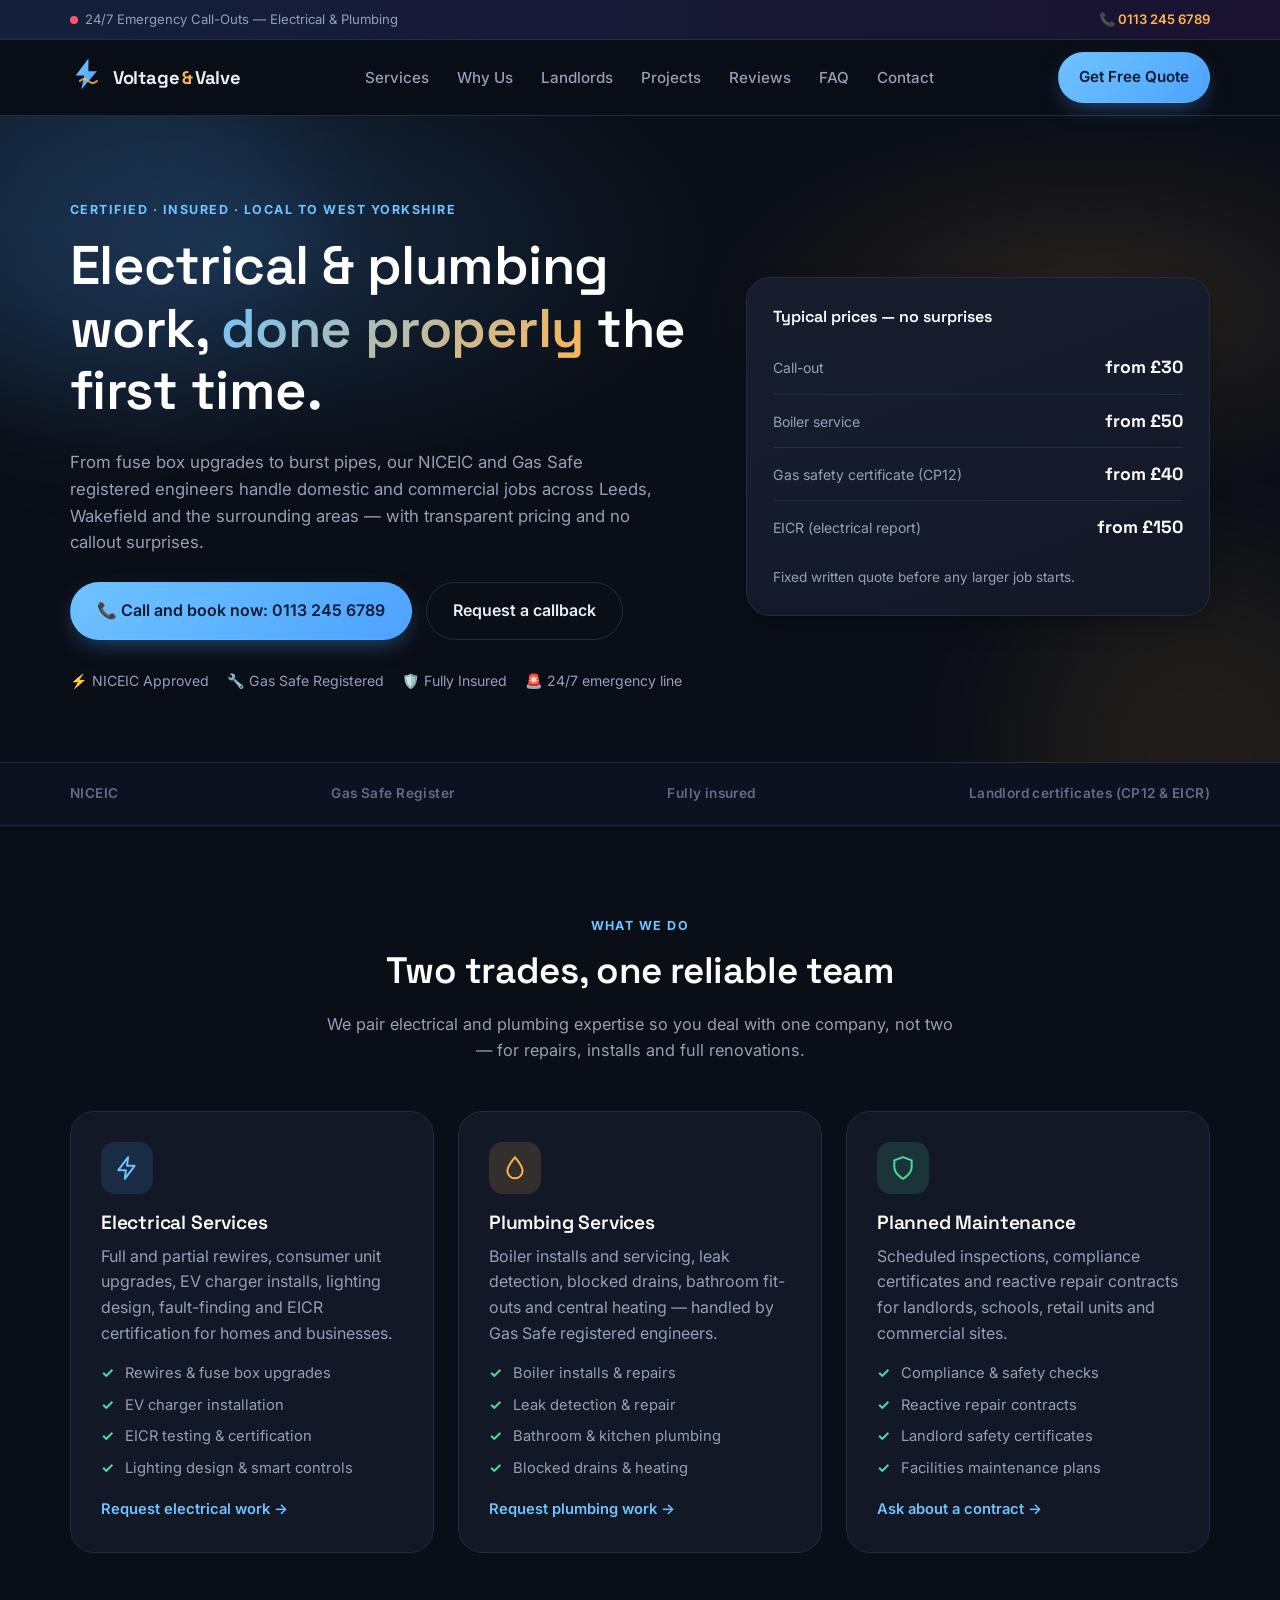
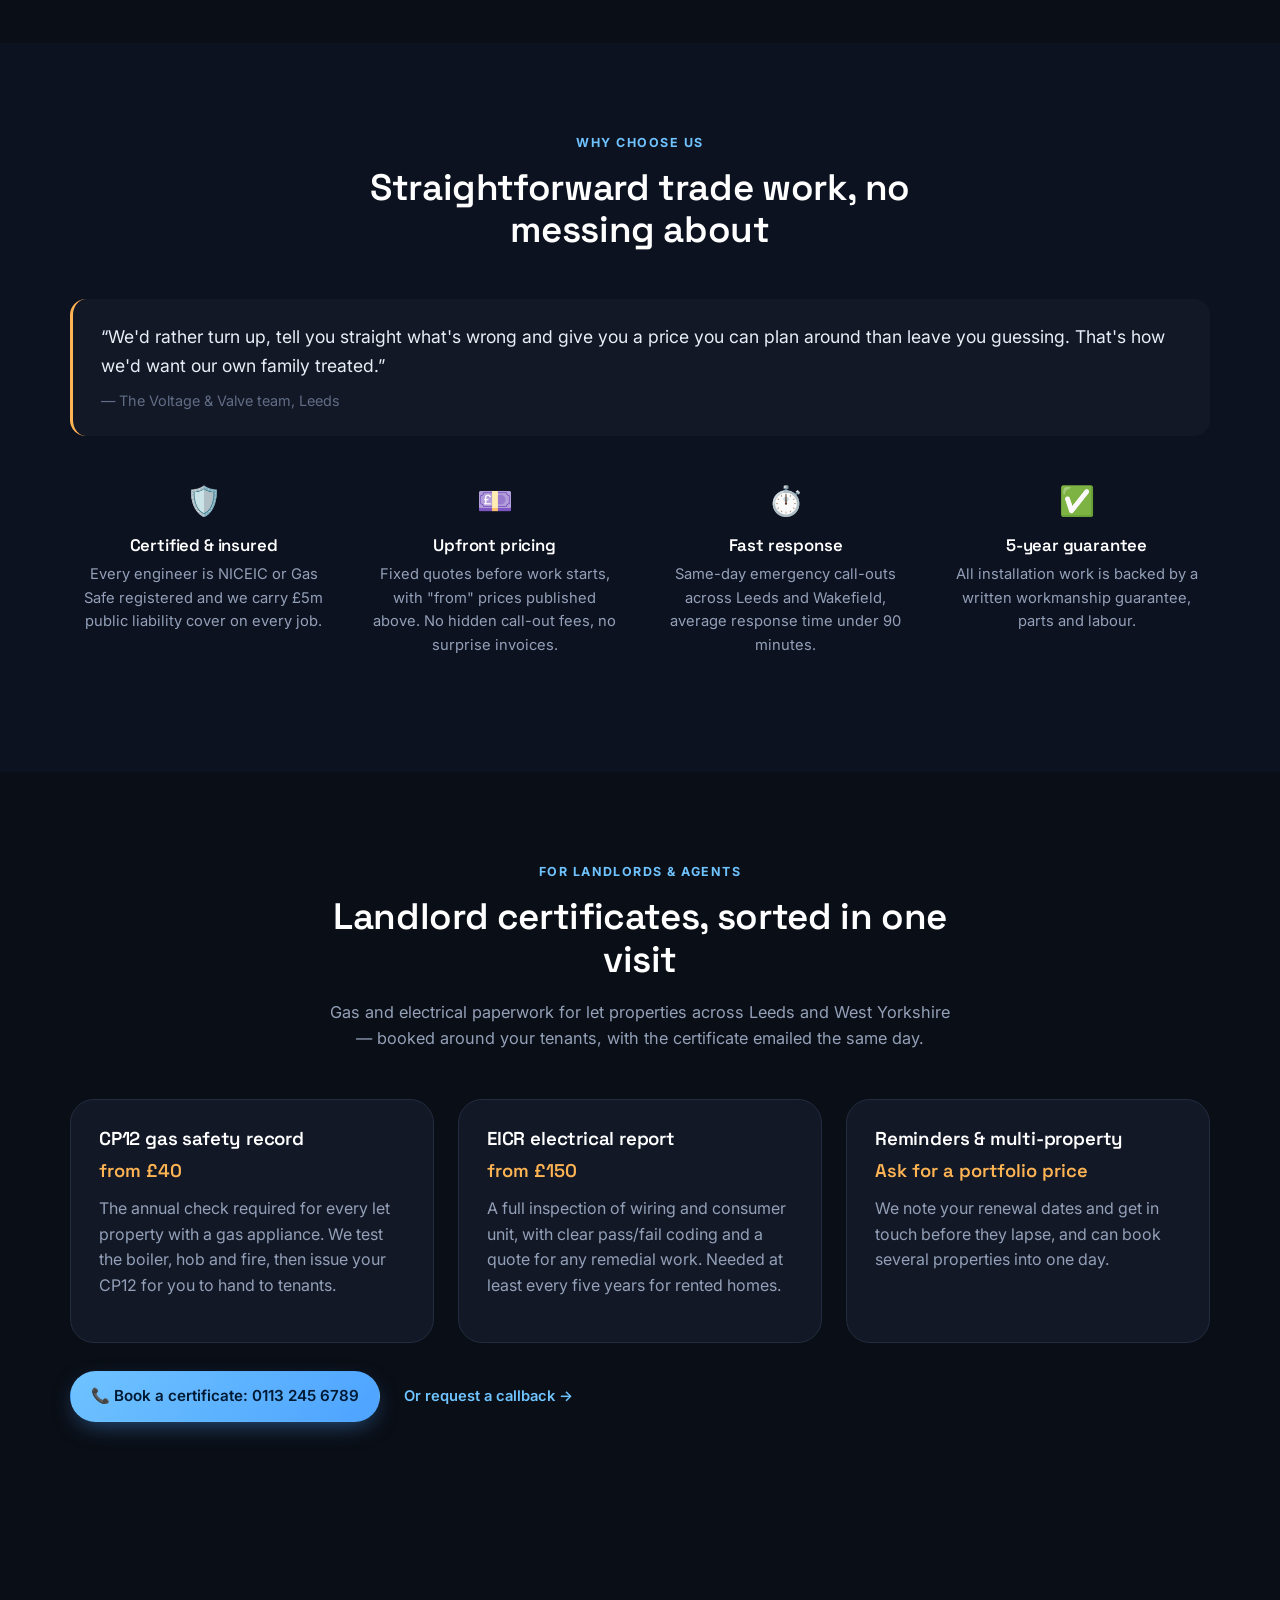
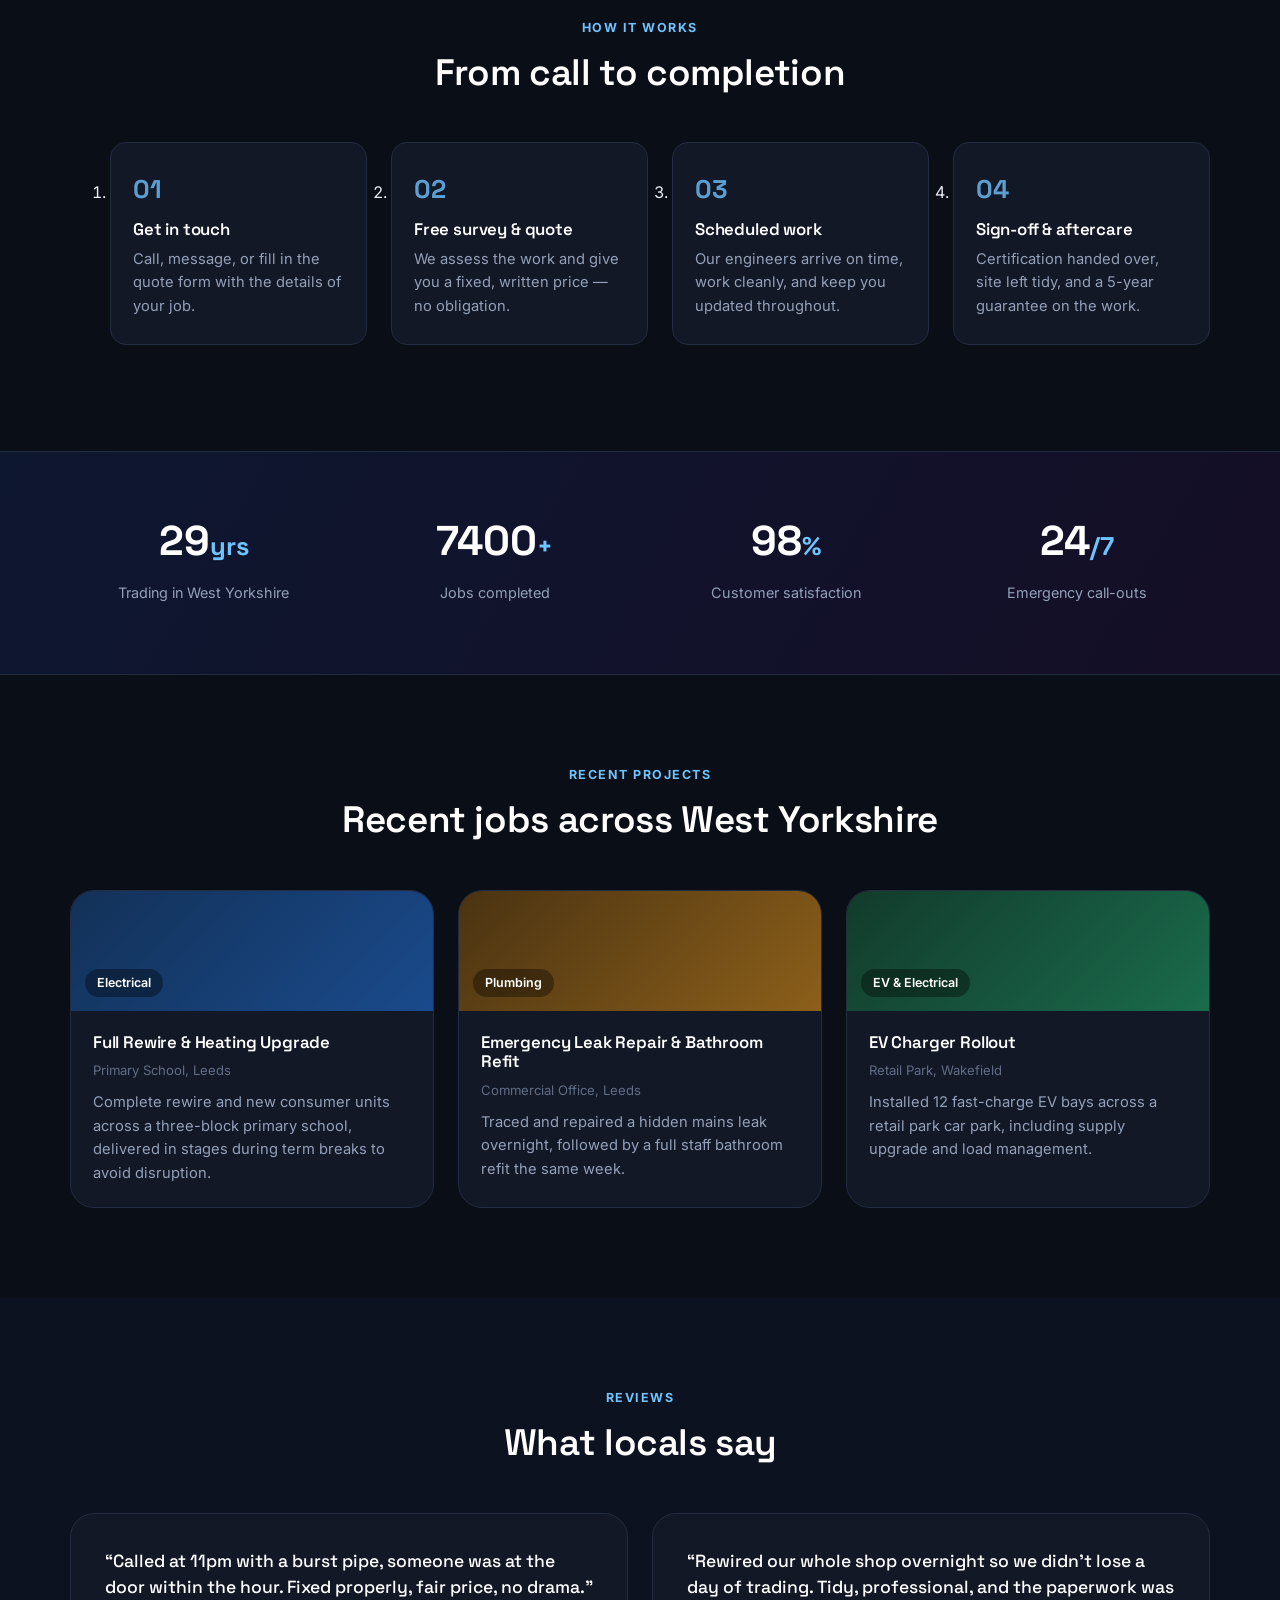
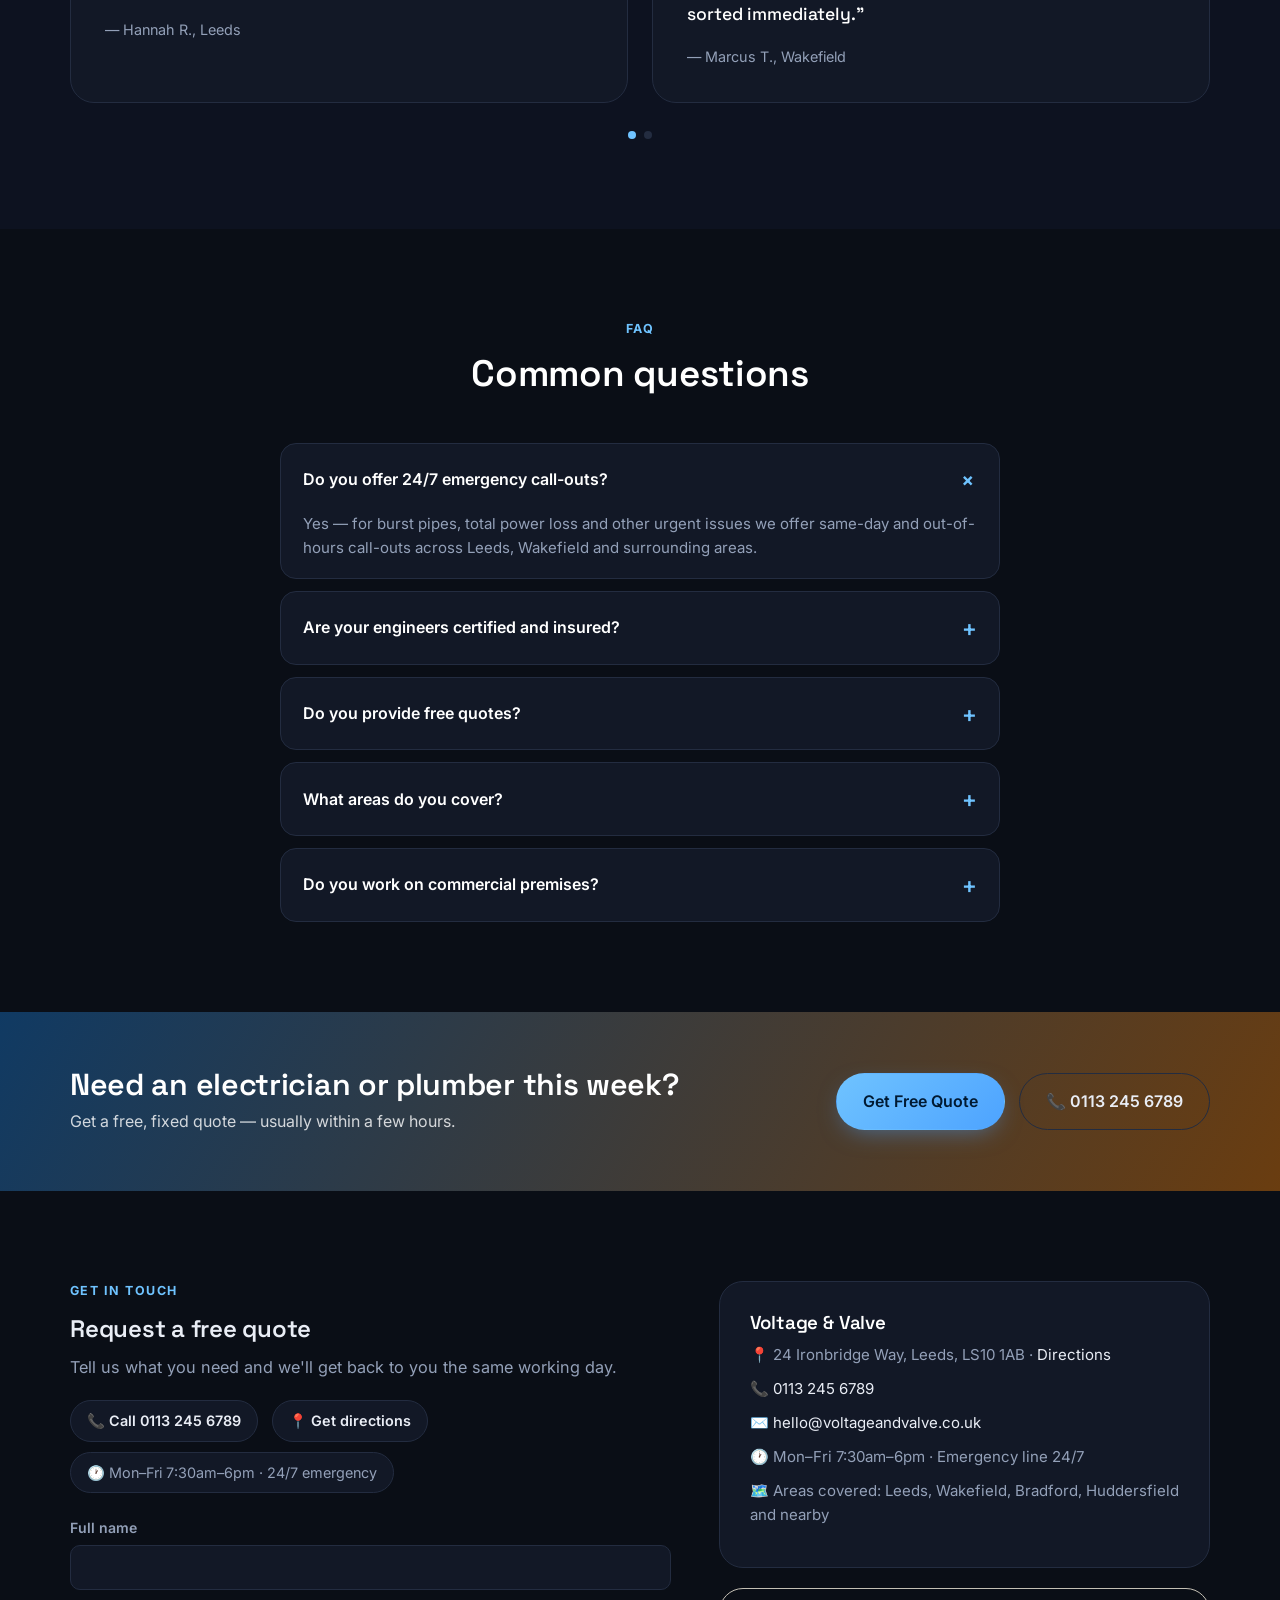
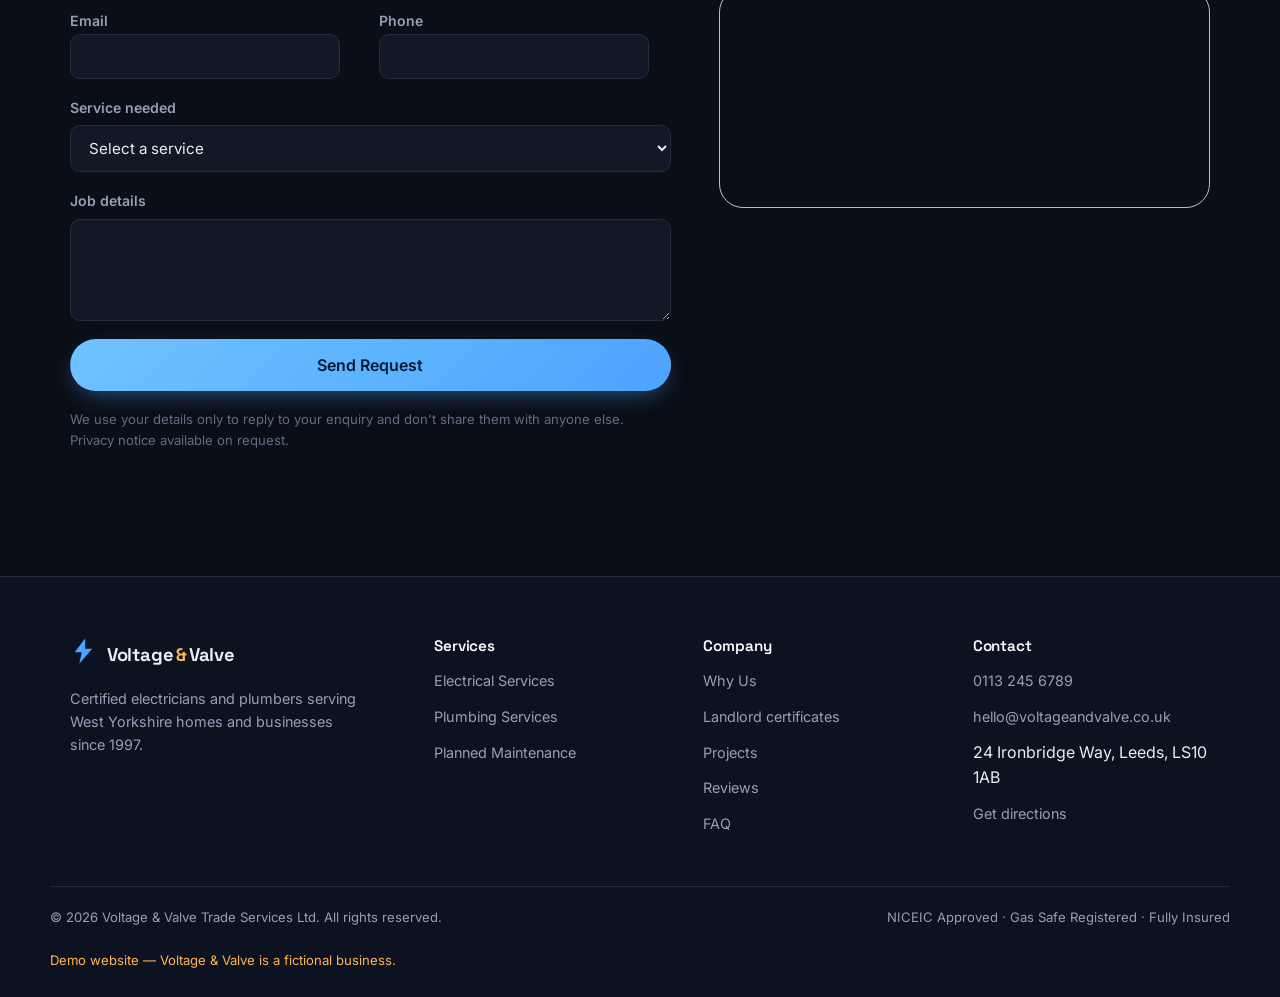
==== index.html @ f53104fb "Merge task C" ====
<!DOCTYPE html>
<html lang="en-GB">
<head>
<meta charset="UTF-8" />
<meta name="viewport" content="width=device-width, initial-scale=1, viewport-fit=cover" />
<title>Plumber &amp; Electrician in Leeds | Voltage &amp; Valve</title>
<meta name="description" content="Voltage &amp; Valve: Gas Safe and NICEIC plumbers and electricians in Leeds. Boilers, rewires, landlord certificates and 24/7 emergency call-outs." />
<!-- PLACEHOLDER: real domain needed once hosted (canonical, og:url, JSON-LD url, sitemap.xml and robots.txt all use this placeholder) -->
<link rel="canonical" href="https://voltage-and-valve.example/" />
<meta property="og:type" content="website" />
<meta property="og:title" content="Plumber &amp; Electrician in Leeds | Voltage &amp; Valve" />
<meta property="og:description" content="Gas Safe and NICEIC plumbers and electricians in Leeds. Boilers, rewires, landlord certificates and 24/7 emergency call-outs." />
<meta property="og:url" content="https://voltage-and-valve.example/" />
<meta property="og:locale" content="en_GB" />
<meta property="og:site_name" content="Voltage &amp; Valve" />
<meta name="twitter:card" content="summary_large_image" />
<meta name="twitter:title" content="Plumber &amp; Electrician in Leeds | Voltage &amp; Valve" />
<meta name="twitter:description" content="Gas Safe and NICEIC plumbers and electricians in Leeds. Boilers, rewires, landlord certificates and 24/7 emergency call-outs." />
<script type="application/ld+json">
{
  "@context": "https://schema.org",
  "@type": ["Plumber", "Electrician"],
  "name": "Voltage & Valve",
  "url": "https://voltage-and-valve.example/",
  "telephone": "+441132456789",
  "email": "hello@voltageandvalve.co.uk",
  "address": {
    "@type": "PostalAddress",
    "streetAddress": "24 Ironbridge Way",
    "addressLocality": "Leeds",
    "addressRegion": "West Yorkshire",
    "postalCode": "LS10 1AB",
    "addressCountry": "GB"
  },
  "areaServed": ["Leeds", "Wakefield", "Bradford", "Huddersfield"]
}
</script>
<meta name="theme-color" content="#0a0e16" />
<meta name="color-scheme" content="dark" />
<link rel="icon" href="assets/favicon.svg" type="image/svg+xml" />
<link rel="preconnect" href="https://fonts.googleapis.com" />
<link rel="preconnect" href="https://fonts.gstatic.com" crossorigin />
<link href="https://fonts.googleapis.com/css2?family=Space+Grotesk:wght@500;600;700&family=Inter:wght@400;500;600;700&display=swap" rel="stylesheet" />
<link rel="stylesheet" href="css/style.css" />
</head>
<body>

<a class="skip-link" href="#main">Skip to content</a>

<!-- Emergency bar -->
<div class="topbar">
  <div class="wrap topbar__inner">
    <p><span class="pulse-dot" aria-hidden="true"></span> 24/7 Emergency Call-Outs — Electrical &amp; Plumbing</p>
    <a href="tel:+441132456789" class="topbar__phone">📞 0113 245 6789</a>
  </div>
</div>

<!-- Header -->
<header class="site-header" id="site-header">
  <div class="wrap header__inner">
    <a href="#main" class="brand" aria-label="Voltage & Valve home">
      <span class="brand__mark" aria-hidden="true">
        <svg viewBox="0 0 48 48" width="34" height="34">
          <path d="M26 2 8 26h12l-4 20 22-26H26z" fill="url(#gradBolt)"/>
          <path d="M14 34c4-4 8-4 12 0s8 4 12 0" stroke="#ffb454" stroke-width="3" fill="none" stroke-linecap="round" opacity=".8"/>
          <defs>
            <linearGradient id="gradBolt" x1="0" y1="0" x2="1" y2="1">
              <stop offset="0" stop-color="#6fc3ff"/>
              <stop offset="1" stop-color="#4da3ff"/>
            </linearGradient>
          </defs>
        </svg>
      </span>
      <span class="brand__text">Voltage<span class="brand__amp">&amp;</span>Valve</span>
    </a>

    <nav class="nav" id="site-nav" aria-label="Primary">
      <ul>
        <li><a href="#services">Services</a></li>
        <li><a href="#why-us">Why Us</a></li>
        <li><a href="#landlords">Landlords</a></li>
        <li><a href="#projects">Projects</a></li>
        <li><a href="#reviews">Reviews</a></li>
        <li><a href="#faq">FAQ</a></li>
        <li><a href="#contact">Contact</a></li>
      </ul>
    </nav>

    <div class="header__actions">
      <a href="tel:+441132456789" class="btn btn--ghost header__call">📞 0113 245 6789</a>
      <a href="#contact" class="btn btn--accent">Get Free Quote</a>
      <button class="nav-toggle" id="navToggle" aria-expanded="false" aria-controls="site-nav" aria-label="Toggle menu">
        <span></span><span></span><span></span>
      </button>
    </div>
  </div>
</header>

<main id="main">

  <!-- Hero -->
  <section class="hero">
    <div class="hero__glow hero__glow--1" aria-hidden="true"></div>
    <div class="hero__glow hero__glow--2" aria-hidden="true"></div>
    <div class="wrap hero__inner">
      <div class="hero__content reveal">
        <p class="eyebrow">Certified · Insured · Local to West Yorkshire</p>
        <h1>Electrical &amp; plumbing work, <span class="text-gradient">done properly</span> the first time.</h1>
        <p class="hero__lede">From fuse box upgrades to burst pipes, our NICEIC and Gas Safe registered engineers handle domestic and commercial jobs across Leeds, Wakefield and the surrounding areas — with transparent pricing and no callout surprises.</p>
        <div class="hero__ctas">
          <a href="tel:+441132456789" class="btn btn--accent btn--lg">📞 Call and book now: 0113 245 6789</a>
          <a href="#contact" class="btn btn--outline btn--lg">Request a callback</a>
        </div>
        <ul class="trust-row">
          <!-- PLACEHOLDER: confirm NICEIC / Gas Safe registration numbers and insurance before pitching -->
          <li>⚡ NICEIC Approved</li>
          <li>🔧 Gas Safe Registered</li>
          <li>🛡️ Fully Insured</li>
          <!-- /PLACEHOLDER -->
          <li>🚨 24/7 emergency line</li>
        </ul>
      </div>

      <div class="hero__panel reveal">
        <div class="panel-card price-card">
          <p class="price-card__title">Typical prices — no surprises</p>
          <!-- PLACEHOLDER: confirm all "from" prices with the business -->
          <div class="panel-card__row">
            <span class="panel-card__label">Call-out</span>
            <span class="panel-card__value">from £30</span>
          </div>
          <div class="panel-card__row">
            <span class="panel-card__label">Boiler service</span>
            <span class="panel-card__value">from £50</span>
          </div>
          <div class="panel-card__row">
            <span class="panel-card__label">Gas safety certificate (CP12)</span>
            <span class="panel-card__value">from £40</span>
          </div>
          <div class="panel-card__row">
            <span class="panel-card__label">EICR (electrical report)</span>
            <span class="panel-card__value">from £150</span>
          </div>
          <!-- /PLACEHOLDER -->
          <p class="price-card__note">Fixed written quote before any larger job starts.</p>
        </div>
      </div>
    </div>
  </section>

  <!-- Logos / strip -->
  <section class="strip">
    <div class="wrap strip__inner">
      <!-- PLACEHOLDER: replace with owner-approved memberships, each with a registration number and verification link -->
      <span>NICEIC</span><span>Gas Safe Register</span><span>Fully insured</span><span>Landlord certificates (CP12 &amp; EICR)</span>
      <!-- /PLACEHOLDER -->
    </div>
  </section>

  <!-- Services -->
  <section class="section" id="services">
    <div class="wrap">
      <div class="section__head reveal">
        <p class="eyebrow">What we do</p>
        <h2>Two trades, one reliable team</h2>
        <p class="section__sub">We pair electrical and plumbing expertise so you deal with one company, not two — for repairs, installs and full renovations.</p>
      </div>

      <div class="service-grid">
        <article class="service-card reveal">
          <div class="service-card__icon service-card__icon--blue">
            <svg viewBox="0 0 24 24" width="26" height="26" fill="none" stroke="currentColor" stroke-width="1.8"><path d="M13 2 4 14h7l-1 8 9-12h-7l1-8z" stroke-linejoin="round" stroke-linecap="round"/></svg>
          </div>
          <h3>Electrical Services</h3>
          <p>Full and partial rewires, consumer unit upgrades, EV charger installs, lighting design, fault-finding and EICR certification for homes and businesses.</p>
          <ul class="check-list">
            <li>Rewires &amp; fuse box upgrades</li>
            <li>EV charger installation</li>
            <li>EICR testing &amp; certification</li>
            <li>Lighting design &amp; smart controls</li>
          </ul>
          <a href="#contact" class="link-arrow">Request electrical work →</a>
        </article>

        <article class="service-card reveal">
          <div class="service-card__icon service-card__icon--amber">
            <svg viewBox="0 0 24 24" width="26" height="26" fill="none" stroke="currentColor" stroke-width="1.8"><path d="M12 2c3 4 7 8.2 7 12.5A7 7 0 0 1 5 14.5C5 10.2 9 6 12 2z" stroke-linejoin="round" stroke-linecap="round"/></svg>
          </div>
          <h3>Plumbing Services</h3>
          <p>Boiler installs and servicing, leak detection, blocked drains, bathroom fit-outs and central heating — handled by Gas Safe registered engineers.</p>
          <ul class="check-list">
            <li>Boiler installs &amp; repairs</li>
            <li>Leak detection &amp; repair</li>
            <li>Bathroom &amp; kitchen plumbing</li>
            <li>Blocked drains &amp; heating</li>
          </ul>
          <a href="#contact" class="link-arrow">Request plumbing work →</a>
        </article>

        <article class="service-card reveal">
          <div class="service-card__icon service-card__icon--green">
            <svg viewBox="0 0 24 24" width="26" height="26" fill="none" stroke="currentColor" stroke-width="1.8"><path d="M12 22s8-4.5 8-11V5l-8-3-8 3v6c0 6.5 8 11 8 11z" stroke-linejoin="round" stroke-linecap="round"/></svg>
          </div>
          <h3>Planned Maintenance</h3>
          <p>Scheduled inspections, compliance certificates and reactive repair contracts for landlords, schools, retail units and commercial sites.</p>
          <ul class="check-list">
            <li>Compliance &amp; safety checks</li>
            <li>Reactive repair contracts</li>
            <li>Landlord safety certificates</li>
            <li>Facilities maintenance plans</li>
          </ul>
          <a href="#contact" class="link-arrow">Ask about a contract →</a>
        </article>
      </div>
    </div>
  </section>

  <!-- Why us -->
  <section class="section section--alt" id="why-us">
    <div class="wrap">
      <div class="section__head reveal">
        <p class="eyebrow">Why choose us</p>
        <h2>Straightforward trade work, no messing about</h2>
      </div>

      <!-- PLACEHOLDER: replace with a real quote and photo from the owner / engineers -->
      <blockquote class="owner-quote reveal">
        <p>“We'd rather turn up, tell you straight what's wrong and give you a price you can plan around than leave you guessing. That's how we'd want our own family treated.”</p>
        <footer>— The Voltage &amp; Valve team, Leeds</footer>
      </blockquote>
      <!-- /PLACEHOLDER -->

      <div class="feature-grid">
        <div class="feature reveal">
          <div class="feature__icon">🛡️</div>
          <h3>Certified &amp; insured</h3>
          <p>Every engineer is NICEIC or Gas Safe registered and we carry £5m public liability cover on every job.</p>
        </div>
        <div class="feature reveal">
          <div class="feature__icon">💷</div>
          <h3>Upfront pricing</h3>
          <p>Fixed quotes before work starts, with "from" prices published above. No hidden call-out fees, no surprise invoices.</p>
        </div>
        <div class="feature reveal">
          <div class="feature__icon">⏱️</div>
          <h3>Fast response</h3>
          <p>Same-day emergency call-outs across Leeds and Wakefield, average response time under 90 minutes.</p>
        </div>
        <div class="feature reveal">
          <div class="feature__icon">✅</div>
          <h3>5-year guarantee</h3>
          <p>All installation work is backed by a written workmanship guarantee, parts and labour.</p>
        </div>
      </div>
    </div>
  </section>

  <!-- Landlords -->
  <section class="section" id="landlords">
    <div class="wrap">
      <div class="section__head reveal">
        <p class="eyebrow">For landlords &amp; agents</p>
        <h2>Landlord certificates, sorted in one visit</h2>
        <p class="section__sub">Gas and electrical paperwork for let properties across Leeds and West Yorkshire — booked around your tenants, with the certificate emailed the same day.</p>
      </div>
      <div class="landlord-grid">
        <article class="landlord-card reveal">
          <h3>CP12 gas safety record</h3>
          <p class="landlord-card__price">from £40</p>
          <p>The annual check required for every let property with a gas appliance. We test the boiler, hob and fire, then issue your CP12 for you to hand to tenants.</p>
        </article>
        <article class="landlord-card reveal">
          <h3>EICR electrical report</h3>
          <p class="landlord-card__price">from £150</p>
          <p>A full inspection of wiring and consumer unit, with clear pass/fail coding and a quote for any remedial work. Needed at least every five years for rented homes.</p>
        </article>
        <article class="landlord-card reveal">
          <h3>Reminders &amp; multi-property</h3>
          <p class="landlord-card__price">Ask for a portfolio price</p>
          <p>We note your renewal dates and get in touch before they lapse, and can book several properties into one day.</p>
        </article>
      </div>
      <p class="landlord-cta reveal"><a href="tel:+441132456789" class="btn btn--accent">📞 Book a certificate: 0113 245 6789</a> <a href="#contact" class="link-arrow">Or request a callback →</a></p>
    </div>
  </section>

  <!-- Process -->
  <section class="section">
    <div class="wrap">
      <div class="section__head reveal">
        <p class="eyebrow">How it works</p>
        <h2>From call to completion</h2>
      </div>

      <ol class="process">
        <li class="process__step reveal">
          <span class="process__num">01</span>
          <h3>Get in touch</h3>
          <p>Call, message, or fill in the quote form with the details of your job.</p>
        </li>
        <li class="process__step reveal">
          <span class="process__num">02</span>
          <h3>Free survey &amp; quote</h3>
          <p>We assess the work and give you a fixed, written price — no obligation.</p>
        </li>
        <li class="process__step reveal">
          <span class="process__num">03</span>
          <h3>Scheduled work</h3>
          <p>Our engineers arrive on time, work cleanly, and keep you updated throughout.</p>
        </li>
        <li class="process__step reveal">
          <span class="process__num">04</span>
          <h3>Sign-off &amp; aftercare</h3>
          <p>Certification handed over, site left tidy, and a 5-year guarantee on the work.</p>
        </li>
      </ol>
    </div>
  </section>

  <!-- Stats -->
  <section class="stats" id="stats">
    <div class="wrap stats__grid">
      <div class="stat reveal">
        <span class="stat__num" data-count="29">29</span><span class="stat__suffix">yrs</span>
        <p>Trading in West Yorkshire</p>
      </div>
      <div class="stat reveal">
        <span class="stat__num" data-count="7400">7400</span><span class="stat__suffix">+</span>
        <p>Jobs completed</p>
      </div>
      <div class="stat reveal">
        <span class="stat__num" data-count="98">98</span><span class="stat__suffix">%</span>
        <p>Customer satisfaction</p>
      </div>
      <div class="stat reveal">
        <span class="stat__num" data-count="24">24</span><span class="stat__suffix">/7</span>
        <p>Emergency call-outs</p>
      </div>
    </div>
  </section>

  <!-- Projects -->
  <section class="section" id="projects">
    <div class="wrap">
      <div class="section__head reveal">
        <p class="eyebrow">Recent projects</p>
        <h2>Recent jobs across West Yorkshire</h2>
      </div>

      <div class="project-grid">
        <article class="project-card reveal">
          <div class="project-card__top project-card__top--blue">
            <span class="project-card__tag">Electrical</span>
          </div>
          <div class="project-card__body">
            <h3>Full Rewire &amp; Heating Upgrade</h3>
            <p class="project-card__loc">Primary School, Leeds</p>
            <p>Complete rewire and new consumer units across a three-block primary school, delivered in stages during term breaks to avoid disruption.</p>
          </div>
        </article>
        <article class="project-card reveal">
          <div class="project-card__top project-card__top--amber">
            <span class="project-card__tag">Plumbing</span>
          </div>
          <div class="project-card__body">
            <h3>Emergency Leak Repair &amp; Bathroom Refit</h3>
            <p class="project-card__loc">Commercial Office, Leeds</p>
            <p>Traced and repaired a hidden mains leak overnight, followed by a full staff bathroom refit the same week.</p>
          </div>
        </article>
        <article class="project-card reveal">
          <div class="project-card__top project-card__top--green">
            <span class="project-card__tag">EV &amp; Electrical</span>
          </div>
          <div class="project-card__body">
            <h3>EV Charger Rollout</h3>
            <p class="project-card__loc">Retail Park, Wakefield</p>
            <p>Installed 12 fast-charge EV bays across a retail park car park, including supply upgrade and load management.</p>
          </div>
        </article>
      </div>
    </div>
  </section>

  <!-- Testimonials -->
  <section class="section section--alt" id="reviews">
    <div class="wrap">
      <div class="section__head reveal">
        <p class="eyebrow">Reviews</p>
        <h2>What locals say</h2>
      </div>

      <div class="testimonials reveal">
        <!-- PLACEHOLDER: replace with real Google / Checkatrade reviews, with dates and a link to the source -->
        <div class="testimonial-track" id="testimonialTrack">
          <blockquote class="testimonial">
            <p>“Called at 11pm with a burst pipe, someone was at the door within the hour. Fixed properly, fair price, no drama.”</p>
            <footer>— Hannah R., Leeds</footer>
          </blockquote>
          <blockquote class="testimonial">
            <p>“Rewired our whole shop overnight so we didn't lose a day of trading. Tidy, professional, and the paperwork was sorted immediately.”</p>
            <footer>— Marcus T., Wakefield</footer>
          </blockquote>
          <blockquote class="testimonial">
            <p>“Been using them for our landlord certificates for three years. Always on time, always straightforward pricing.”</p>
            <footer>— Priya S., Property Manager</footer>
          </blockquote>
        </div>
        <!-- /PLACEHOLDER -->
        <div class="testimonial-dots" id="testimonialDots"></div>
      </div>
    </div>
  </section>

  <!-- FAQ -->
  <section class="section" id="faq">
    <div class="wrap wrap--narrow">
      <div class="section__head reveal">
        <p class="eyebrow">FAQ</p>
        <h2>Common questions</h2>
      </div>

      <div class="faq-list reveal">
        <details class="faq-item" open>
          <summary>Do you offer 24/7 emergency call-outs?</summary>
          <p>Yes — for burst pipes, total power loss and other urgent issues we offer same-day and out-of-hours call-outs across Leeds, Wakefield and surrounding areas.</p>
        </details>
        <details class="faq-item">
          <summary>Are your engineers certified and insured?</summary>
          <p>All electrical work is carried out by NICEIC-approved engineers and all gas/plumbing work by Gas Safe registered engineers. We carry £5m public liability insurance.</p>
        </details>
        <details class="faq-item">
          <summary>Do you provide free quotes?</summary>
          <p>Yes, we provide a free, no-obligation written quote for all non-emergency work before anything is booked in.</p>
        </details>
        <details class="faq-item">
          <summary>What areas do you cover?</summary>
          <p>We're based in Leeds and cover all of West Yorkshire, including Wakefield, Bradford, Huddersfield and surrounding towns.</p>
        </details>
        <details class="faq-item">
          <summary>Do you work on commercial premises?</summary>
          <p>Yes — we run planned maintenance contracts for schools, retail units, offices and leisure sites alongside our residential work.</p>
        </details>
      </div>
    </div>
  </section>

  <!-- CTA banner -->
  <section class="cta-banner reveal">
    <div class="wrap cta-banner__inner">
      <div>
        <h2>Need an electrician or plumber this week?</h2>
        <p>Get a free, fixed quote — usually within a few hours.</p>
      </div>
      <div class="cta-banner__actions">
        <a href="#contact" class="btn btn--accent btn--lg">Get Free Quote</a>
        <a href="tel:+441132456789" class="btn btn--outline btn--lg">📞 0113 245 6789</a>
      </div>
    </div>
  </section>

  <!-- Contact -->
  <section class="section" id="contact">
    <div class="wrap contact-grid">
      <div class="reveal">
        <p class="eyebrow">Get in touch</p>
        <h2>Request a free quote</h2>
        <p class="section__sub">Tell us what you need and we'll get back to you the same working day.</p>

        <ul class="quick-contact">
          <li><a href="tel:+441132456789">📞 Call 0113 245 6789</a></li>
          <!-- PLACEHOLDER: confirm business address before relying on this directions link -->
          <li><a href="https://www.google.com/maps/dir/?api=1&amp;destination=24+Ironbridge+Way,+Leeds,+LS10+1AB" target="_blank" rel="noopener">📍 Get directions</a></li>
          <!-- /PLACEHOLDER -->
          <li><!-- PLACEHOLDER: real opening hours needed -->🕐 Mon–Fri 7:30am–6pm · 24/7 emergency<!-- /PLACEHOLDER --></li>
        </ul>

        <form class="quote-form" id="quoteForm">
          <div class="form-row">
            <label for="name">Full name</label>
            <input type="text" id="name" name="name" required autocomplete="name" />
          </div>
          <div class="form-row form-row--split">
            <div>
              <label for="email">Email</label>
              <input type="email" id="email" name="email" required autocomplete="email" />
            </div>
            <div>
              <label for="phone">Phone</label>
              <input type="tel" id="phone" name="phone" required autocomplete="tel" />
            </div>
          </div>
          <div class="form-row">
            <label for="service">Service needed</label>
            <select id="service" name="service" required>
              <option value="" disabled selected>Select a service</option>
              <option>Electrical repair / installation</option>
              <option>Plumbing repair / installation</option>
              <option>Emergency call-out</option>
              <option>Planned maintenance contract</option>
              <option>Something else</option>
            </select>
          </div>
          <div class="form-row">
            <label for="message">Job details</label>
            <textarea id="message" name="message" rows="4" required></textarea>
          </div>
          <button type="submit" class="btn btn--accent btn--lg" id="quoteSubmit">Send Request</button>
          <p class="form-privacy">We use your details only to reply to your enquiry and don't share them with anyone else. <!-- PLACEHOLDER: link to real privacy notice when form submission is built -->Privacy notice available on request.<!-- /PLACEHOLDER --></p>
          <p class="form-note" id="formNote" role="status" aria-live="polite"></p>
        </form>
      </div>

      <div class="contact-info reveal">
        <div class="info-card">
          <h3>Voltage &amp; Valve</h3>
          <p class="info-card__item">📍 24 Ironbridge Way, Leeds, LS10 1AB · <a href="https://www.google.com/maps/dir/?api=1&amp;destination=24+Ironbridge+Way,+Leeds,+LS10+1AB" target="_blank" rel="noopener">Directions</a></p>
          <p class="info-card__item">📞 <a href="tel:+441132456789">0113 245 6789</a></p>
          <p class="info-card__item">✉️ <a href="mailto:hello@voltageandvalve.co.uk">hello@voltageandvalve.co.uk</a></p>
          <p class="info-card__item">🕐 Mon–Fri 7:30am–6pm · Emergency line 24/7</p>
          <p class="info-card__item">🗺️ Areas covered: Leeds, Wakefield, Bradford, Huddersfield and nearby</p>
        </div>
        <div class="map-embed">
          <iframe
            title="Map of the Leeds service area"
            src="https://www.openstreetmap.org/export/embed.html?bbox=-1.6700%2C53.7500%2C-1.4400%2C53.8600&layer=mapnik&marker=53.8008%2C-1.5491"
            loading="lazy"
            referrerpolicy="no-referrer-when-downgrade">
          </iframe>
        </div>
      </div>
    </div>
  </section>

</main>

<!-- Footer -->
<footer class="site-footer">
  <div class="wrap footer__grid">
    <div>
      <span class="brand brand--footer">
        <span class="brand__mark" aria-hidden="true">
          <svg viewBox="0 0 48 48" width="28" height="28">
            <path d="M26 2 8 26h12l-4 20 22-26H26z" fill="#4da3ff"/>
          </svg>
        </span>
        <span class="brand__text">Voltage<span class="brand__amp">&amp;</span>Valve</span>
      </span>
      <p class="footer__about">Certified electricians and plumbers serving West Yorkshire homes and businesses since 1997.</p>
    </div>

    <div>
      <h4>Services</h4>
      <ul>
        <li><a href="#services">Electrical Services</a></li>
        <li><a href="#services">Plumbing Services</a></li>
        <li><a href="#services">Planned Maintenance</a></li>
      </ul>
    </div>

    <div>
      <h4>Company</h4>
      <ul>
        <li><a href="#why-us">Why Us</a></li>
        <li><a href="#landlords">Landlord certificates</a></li>
        <li><a href="#projects">Projects</a></li>
        <li><a href="#reviews">Reviews</a></li>
        <li><a href="#faq">FAQ</a></li>
      </ul>
    </div>

    <div>
      <h4>Contact</h4>
      <ul>
        <li><a href="tel:+441132456789">0113 245 6789</a></li>
        <li><a href="mailto:hello@voltageandvalve.co.uk">hello@voltageandvalve.co.uk</a></li>
        <li>24 Ironbridge Way, Leeds, LS10 1AB</li>
        <li><a href="https://www.google.com/maps/dir/?api=1&amp;destination=24+Ironbridge+Way,+Leeds,+LS10+1AB" target="_blank" rel="noopener">Get directions</a></li>
      </ul>
    </div>
  </div>

  <div class="wrap footer__bottom">
    <p>© <span id="year"></span> Voltage &amp; Valve Trade Services Ltd. All rights reserved.</p>
    <!-- PLACEHOLDER: confirm registrations before pitching -->
    <p>NICEIC Approved · Gas Safe Registered · Fully Insured</p>
    <!-- /PLACEHOLDER -->
    <p class="footer__demo">Demo website — Voltage &amp; Valve is a fictional business.</p>
  </div>
</footer>

<a href="tel:+441132456789" class="fab-call" aria-label="Call Voltage and Valve now">📞</a>
<button class="back-to-top" id="backToTop" aria-label="Back to top">↑</button>

<script src="js/script.js"></script>
</body>
</html>
---- css/style.css ----
/* ---------- Tokens ---------- */
:root{
  --bg: #0a0e16;
  --bg-alt: #0d1220;
  --surface: #121826;
  --surface-2: #161e2e;
  --border: #232c40;
  --text: #e9edf5;
  --text-muted: #93a0b8;
  --text-faint: #616d85;

  --blue: #4da3ff;
  --blue-soft: #6fc3ff;
  --amber: #ffb454;
  --green: #4ddba0;
  --red: #ff5470;

  --grad-hero: radial-gradient(60% 60% at 20% 20%, rgba(77,163,255,.18), transparent 60%),
               radial-gradient(50% 50% at 85% 30%, rgba(255,180,84,.12), transparent 60%);

  --radius-sm: 10px;
  --radius-md: 16px;
  --radius-lg: 24px;

  --shadow-card: 0 10px 30px -12px rgba(0,0,0,.55);
  --ff-head: "Space Grotesk", "Segoe UI", sans-serif;
  --ff-body: "Inter", "Segoe UI", sans-serif;

  --header-h: 76px;
  --topbar-h: 40px;
}

*,*::before,*::after{ box-sizing: border-box; }
html{ scroll-behavior: smooth; }
@media (prefers-reduced-motion: reduce){
  html{ scroll-behavior: auto; }
  *,*::before,*::after{ animation-duration: 0.01ms !important; animation-iteration-count: 1 !important; transition-duration: 0.01ms !important; scroll-behavior: auto !important; }
}

body{
  margin:0;
  background: var(--bg);
  color: var(--text);
  font-family: var(--ff-body);
  font-size: 16px;
  line-height: 1.6;
  -webkit-font-smoothing: antialiased;
  overflow-x: hidden;
}

h1,h2,h3,h4{
  font-family: var(--ff-head);
  font-weight: 600;
  line-height: 1.15;
  margin: 0 0 .5em;
  letter-spacing: -.01em;
}
p{ margin: 0 0 1em; color: var(--text-muted); }
a{ color: var(--blue-soft); text-decoration: none; }
ul{ margin:0; padding:0; list-style:none; }
img{ max-width:100%; display:block; }
button{ font-family: inherit; }

.wrap{
  width: 100%;
  max-width: 1180px;
  margin: 0 auto;
  padding: 0 20px;
}
.wrap--narrow{ max-width: 760px; }

.skip-link{
  position:absolute; left:-999px; top:0; background:var(--blue); color:#001b33;
  padding: 10px 16px; z-index: 999; border-radius: 0 0 8px 0; font-weight:600;
}
.skip-link:focus{ left:0; }

/* ---------- Buttons ---------- */
.btn{
  display:inline-flex; align-items:center; justify-content:center; gap:.4em;
  padding: 12px 20px;
  border-radius: 999px;
  font-weight:600;
  font-size: .95rem;
  border: 1px solid transparent;
  cursor:pointer;
  transition: transform .15s ease, box-shadow .15s ease, background .15s ease, border-color .15s ease;
  white-space: nowrap;
}
.btn:hover{ transform: translateY(-2px); }
.btn--accent{
  background: linear-gradient(135deg, var(--blue-soft), var(--blue));
  color: #001a33;
  box-shadow: 0 8px 24px -8px rgba(77,163,255,.55);
}
.btn--accent:hover{ box-shadow: 0 12px 28px -8px rgba(77,163,255,.7); }
.btn--outline{
  background: transparent;
  border-color: var(--border);
  color: var(--text);
}
.btn--outline:hover{ border-color: var(--blue-soft); color: var(--blue-soft); }
.btn--ghost{
  background: var(--surface);
  color: var(--text);
  border-color: var(--border);
}
.btn--lg{ padding: 15px 26px; font-size: 1rem; }

/* ---------- Topbar ---------- */
.topbar{
  background: linear-gradient(90deg, #14203a, #1a1230);
  border-bottom: 1px solid var(--border);
  height: var(--topbar-h);
  display:flex; align-items:center;
  font-size: .82rem;
}
.topbar__inner{ display:flex; align-items:center; justify-content:space-between; gap: 12px; }
.topbar p{ margin:0; color: var(--text-muted); display:flex; align-items:center; gap:.5em; }
.topbar__phone{ color: var(--amber); font-weight:600; }
.pulse-dot{
  width:8px; height:8px; border-radius:50%; background: var(--red); flex:none;
  box-shadow: 0 0 0 0 rgba(255,84,112,.6);
  animation: pulse 1.8s infinite;
}
@keyframes pulse{
  0%{ box-shadow: 0 0 0 0 rgba(255,84,112,.55); }
  70%{ box-shadow: 0 0 0 8px rgba(255,84,112,0); }
  100%{ box-shadow: 0 0 0 0 rgba(255,84,112,0); }
}

/* ---------- Header ---------- */
.site-header{
  position: sticky; top:0; z-index: 100;
  height: var(--header-h);
  display:flex; align-items:center;
  background: rgba(10,14,22,.75);
  backdrop-filter: blur(10px);
  border-bottom: 1px solid var(--border);
  transition: height .2s ease, background .2s ease;
}
.site-header.is-scrolled{
  height: 62px;
  background: rgba(10,14,22,.92);
}
.header__inner{ display:flex; align-items:center; justify-content:space-between; gap: 16px; }

.brand{ display:flex; align-items:center; gap:.55em; color: var(--text); }
.brand__text{ font-family: var(--ff-head); font-weight:700; font-size:1.15rem; letter-spacing:-.01em; }
.brand__amp{ color: var(--amber); margin: 0 .12em; }
.brand--footer{ margin-bottom: 14px; }

.nav ul{ display:flex; gap: 28px; }
.nav a{ color: var(--text-muted); font-weight:500; font-size:.95rem; }
.nav a:hover{ color: var(--text); }

.header__actions{ display:flex; align-items:center; gap: 12px; }
.header__call{ display:none; }

.nav-toggle{
  display:none;
  width: 40px; height: 40px;
  border-radius: 10px;
  background: var(--surface);
  border: 1px solid var(--border);
  flex-direction: column; align-items:center; justify-content:center; gap:5px;
}
.nav-toggle span{ width: 18px; height: 2px; background: var(--text); border-radius: 2px; transition: transform .2s ease, opacity .2s ease; }
.nav-toggle.is-open span:nth-child(1){ transform: translateY(7px) rotate(45deg); }
.nav-toggle.is-open span:nth-child(2){ opacity:0; }
.nav-toggle.is-open span:nth-child(3){ transform: translateY(-7px) rotate(-45deg); }

/* ---------- Hero ---------- */
.hero{
  position:relative;
  padding: 84px 0 70px;
  background: var(--grad-hero), var(--bg);
  overflow: hidden;
}
.hero__glow{ position:absolute; border-radius:50%; filter: blur(70px); opacity:.5; pointer-events:none; }
.hero__glow--1{ width:420px; height:420px; background: rgba(77,163,255,.25); top:-140px; left:-120px; }
.hero__glow--2{ width:360px; height:360px; background: rgba(255,180,84,.18); bottom:-160px; right:-100px; }

.hero__inner{ display:grid; grid-template-columns: 1.15fr .85fr; gap: 48px; align-items:center; position:relative; }
.eyebrow{
  text-transform: uppercase; letter-spacing:.12em; font-size:.78rem; font-weight:700;
  color: var(--blue-soft); margin-bottom: 14px;
}
.hero h1{ font-size: clamp(2.1rem, 4.4vw, 3.4rem); color:#fff; }
.text-gradient{
  background: linear-gradient(135deg, var(--blue-soft), var(--amber));
  -webkit-background-clip: text; background-clip:text; color:transparent;
}
.hero__lede{ font-size: 1.05rem; max-width: 54ch; }
.hero__ctas{ display:flex; gap:14px; flex-wrap:wrap; margin: 26px 0 30px; }

.trust-row{ display:flex; flex-wrap:wrap; gap: 18px; font-size:.88rem; color: var(--text-muted); }
.trust-row li{ display:flex; align-items:center; gap:.4em; }

.hero__panel{ position:relative; }
.panel-card{
  background: linear-gradient(160deg, var(--surface-2), var(--surface));
  border: 1px solid var(--border);
  border-radius: var(--radius-lg);
  padding: 26px;
  box-shadow: var(--shadow-card);
}
.panel-card__row{ display:flex; justify-content:space-between; align-items:baseline; padding: 12px 0; border-bottom:1px solid var(--border); }
.panel-card__row:last-of-type{ border-bottom:none; }
.panel-card__label{ color: var(--text-muted); font-size:.88rem; }
.panel-card__value{ font-family: var(--ff-head); font-weight:700; color:#fff; font-size:1.1rem; }
.panel-card__spark{ margin-top: 16px; }

/* ---------- Strip ---------- */
.strip{ border-top:1px solid var(--border); border-bottom:1px solid var(--border); background: var(--bg-alt); padding: 20px 0; }
.strip__inner{ display:flex; flex-wrap:wrap; justify-content:space-between; gap: 16px 28px; color: var(--text-faint); font-weight:600; letter-spacing:.03em; font-size:.85rem; }

/* ---------- Sections ---------- */
.section{ padding: 90px 0; }
.section--alt{ background: var(--bg-alt); }
.section__head{ max-width: 640px; margin: 0 auto 48px; text-align:center; }
.section__head h2{ font-size: clamp(1.7rem, 3vw, 2.3rem); color:#fff; }
.section__sub{ font-size: 1.02rem; }

/* ---------- Service cards ---------- */
.service-grid{ display:grid; grid-template-columns: repeat(3, 1fr); gap: 24px; }
.service-card{
  background: var(--surface);
  border: 1px solid var(--border);
  border-radius: var(--radius-lg);
  padding: 30px;
  transition: transform .2s ease, border-color .2s ease;
}
.service-card:hover{ transform: translateY(-4px); border-color: rgba(77,163,255,.4); }
.service-card__icon{
  width:52px; height:52px; border-radius: 14px;
  display:flex; align-items:center; justify-content:center;
  margin-bottom: 18px;
}
.service-card__icon--blue{ background: rgba(77,163,255,.14); color: var(--blue-soft); }
.service-card__icon--amber{ background: rgba(255,180,84,.14); color: var(--amber); }
.service-card__icon--green{ background: rgba(77,219,160,.14); color: var(--green); }
.service-card h3{ color:#fff; font-size:1.2rem; }
.check-list{ margin: 16px 0; }
.check-list li{ padding-left: 24px; position:relative; margin-bottom:8px; color: var(--text-muted); font-size:.92rem; }
.check-list li::before{ content:"✓"; position:absolute; left:0; color: var(--green); font-weight:700; }
.link-arrow{ font-weight:600; font-size:.92rem; }
.link-arrow:hover{ text-decoration: underline; }

/* ---------- Features ---------- */
.feature-grid{ display:grid; grid-template-columns: repeat(4, 1fr); gap: 24px; }
.feature{ text-align:center; padding: 10px; }
.feature__icon{ font-size: 1.8rem; margin-bottom: 12px; }
.feature h3{ color:#fff; font-size: 1.05rem; }
.feature p{ font-size: .92rem; }

/* ---------- Process ---------- */
.process{ display:grid; grid-template-columns: repeat(4, 1fr); gap: 24px; counter-reset: step; }
.process__step{ position:relative; padding: 26px 22px; background: var(--surface); border:1px solid var(--border); border-radius: var(--radius-md); }
.process__num{ font-family: var(--ff-head); font-weight:700; font-size:1.6rem; color: var(--blue-soft); opacity:.8; }
.process__step h3{ color:#fff; margin-top:10px; font-size:1.05rem; }
.process__step p{ font-size:.92rem; margin-bottom:0; }

/* ---------- Stats ---------- */
.stats{ background: linear-gradient(120deg, #0e1730, #140e26); border-top:1px solid var(--border); border-bottom:1px solid var(--border); padding: 56px 0; }
.stats__grid{ display:grid; grid-template-columns: repeat(4, 1fr); gap: 24px; text-align:center; }
.stat__num{ font-family: var(--ff-head); font-weight:700; font-size: clamp(1.8rem, 4vw, 2.6rem); color:#fff; }
.stat__suffix{ font-family: var(--ff-head); font-weight:700; font-size: clamp(1.2rem, 2vw, 1.6rem); color: var(--blue-soft); }
.stat p{ margin-top:6px; font-size:.9rem; }

/* ---------- Projects ---------- */
.project-grid{ display:grid; grid-template-columns: repeat(3, 1fr); gap: 24px; }
.project-card{ border:1px solid var(--border); border-radius: var(--radius-lg); overflow:hidden; background: var(--surface); transition: transform .2s ease; }
.project-card:hover{ transform: translateY(-4px); }
.project-card__top{ height: 120px; position:relative; display:flex; align-items:flex-end; padding: 14px; }
.project-card__top--blue{ background: linear-gradient(135deg, #123157, #1a4a8c); }
.project-card__top--amber{ background: linear-gradient(135deg, #4a3312, #8c5f1a); }
.project-card__top--green{ background: linear-gradient(135deg, #123b2c, #1a6b4c); }
.project-card__tag{ background: rgba(0,0,0,.35); color:#fff; padding: 4px 12px; border-radius: 999px; font-size:.78rem; font-weight:600; backdrop-filter: blur(4px); }
.project-card__body{ padding: 22px; }
.project-card__body h3{ color:#fff; font-size:1.05rem; }
.project-card__loc{ color: var(--text-faint); font-size:.82rem; margin-bottom: 10px; }
.project-card__body p:last-child{ font-size:.92rem; margin-bottom:0; }

/* ---------- Testimonials ---------- */
.testimonials{ position:relative; }
.testimonial-track{ display:flex; gap: 24px; overflow-x:auto; scroll-snap-type:x mandatory; padding-bottom: 8px; scrollbar-width:none; }
.testimonial-track::-webkit-scrollbar{ display:none; }
.testimonial{
  flex: 0 0 100%; scroll-snap-align:start;
  background: var(--surface); border:1px solid var(--border); border-radius: var(--radius-lg);
  padding: 34px; margin:0;
}
.testimonial p{ font-size: 1.1rem; color:#fff; font-family: var(--ff-head); font-weight:500; line-height:1.5; }
.testimonial footer{ margin-top: 14px; color: var(--text-muted); font-size:.9rem; }
@media (min-width: 760px){
  .testimonial{ flex-basis: calc(50% - 12px); }
}
.testimonial-dots{ display:flex; gap:8px; justify-content:center; margin-top:20px; }
.testimonial-dots button{ width:8px; height:8px; border-radius:50%; background: var(--border); border:none; cursor:pointer; padding:0; }
.testimonial-dots button.is-active{ background: var(--blue-soft); }

/* ---------- FAQ ---------- */
.faq-list{ display:flex; flex-direction:column; gap: 12px; }
.faq-item{
  background: var(--surface); border:1px solid var(--border); border-radius: var(--radius-md);
  padding: 18px 22px;
}
.faq-item summary{
  cursor:pointer; font-weight:600; color:#fff; list-style:none;
  display:flex; justify-content:space-between; align-items:center; gap: 12px;
}
.faq-item summary::-webkit-details-marker{ display:none; }
.faq-item summary::after{ content:"+"; font-size:1.4rem; color: var(--blue-soft); transition: transform .2s ease; }
.faq-item[open] summary::after{ transform: rotate(45deg); }
.faq-item p{ margin: 14px 0 0; font-size:.94rem; }

/* ---------- CTA banner ---------- */
.cta-banner{
  margin: 0;
  background: linear-gradient(120deg, #103a63, #6a3d10);
  padding: 56px 0;
}
.cta-banner__inner{ display:flex; align-items:center; justify-content:space-between; gap: 24px; flex-wrap:wrap; }
.cta-banner h2{ color:#fff; margin-bottom:.2em; font-size: clamp(1.4rem, 2.6vw, 1.9rem); }
.cta-banner p{ margin:0; color: rgba(255,255,255,.8); }
.cta-banner__actions{ display:flex; gap: 14px; flex-wrap:wrap; }

/* ---------- Contact ---------- */
.contact-grid{ display:grid; grid-template-columns: 1.1fr .9fr; gap: 48px; align-items:start; }
.quote-form{ margin-top: 24px; display:flex; flex-direction:column; gap: 18px; }
.form-row{ display:flex; flex-direction:column; gap:6px; }
.form-row--split{ display:grid; grid-template-columns: 1fr 1fr; gap: 18px; }
.form-row label{ font-size:.88rem; font-weight:600; color: var(--text-muted); }
.form-row input, .form-row select, .form-row textarea{
  background: var(--surface); border:1px solid var(--border); border-radius: var(--radius-sm);
  padding: 12px 14px; color: var(--text); font-family: inherit; font-size: .95rem;
  transition: border-color .2s ease, box-shadow .2s ease;
}
.form-row input:focus, .form-row select:focus, .form-row textarea:focus{
  outline:none; border-color: var(--blue-soft); box-shadow: 0 0 0 3px rgba(77,163,255,.18);
}
.form-row textarea{ resize: vertical; min-height: 100px; }
.form-note{ font-size:.9rem; color: var(--green); min-height: 1.2em; margin:0; }
.form-note.is-error{ color: var(--red); }

.contact-info{ display:flex; flex-direction:column; gap: 20px; }
.info-card{ background: var(--surface); border:1px solid var(--border); border-radius: var(--radius-lg); padding: 30px; }
.info-card h3{ color:#fff; }
.info-card__item{ margin: 0 0 10px; font-size:.94rem; color: var(--text-muted); }
.info-card__item a{ color: var(--text); }
.map-embed{ border-radius: var(--radius-lg); overflow:hidden; border:1px solid var(--border); height: 220px; filter: grayscale(.3) invert(.92) contrast(.9); }
.map-embed iframe{ width:100%; height:100%; border:0; }

/* ---------- Footer ---------- */
.site-footer{ background: var(--bg-alt); border-top:1px solid var(--border); padding: 60px 0 0; }
.footer__grid{ display:grid; grid-template-columns: 1.4fr 1fr 1fr 1fr; gap: 32px; padding-bottom: 40px; }
.footer__about{ font-size:.9rem; max-width: 32ch; }
.site-footer h4{ color:#fff; font-size:.95rem; margin-bottom: 14px; }
.site-footer ul li{ margin-bottom: 10px; }
.site-footer a{ color: var(--text-muted); font-size:.9rem; }
.site-footer a:hover{ color: var(--blue-soft); }
.footer__bottom{
  border-top:1px solid var(--border); padding: 20px 0 26px;
  display:flex; justify-content:space-between; flex-wrap:wrap; gap:8px;
  color: var(--text-faint); font-size:.82rem;
}

/* ---------- Floating buttons ---------- */
.fab-call{
  position: fixed; right: 18px; bottom: 18px; z-index: 90;
  width: 56px; height: 56px; border-radius: 50%;
  background: linear-gradient(135deg, var(--blue-soft), var(--blue));
  display:none; align-items:center; justify-content:center;
  font-size: 1.4rem; box-shadow: 0 10px 24px -6px rgba(77,163,255,.6);
}
.back-to-top{
  position: fixed; right: 18px; bottom: 18px; z-index: 89;
  width: 44px; height: 44px; border-radius: 50%;
  background: var(--surface-2); border:1px solid var(--border); color: var(--text);
  cursor:pointer; opacity:0; pointer-events:none; transition: opacity .2s ease, transform .2s ease;
}
.back-to-top.is-visible{ opacity:1; pointer-events:auto; }

/* ---------- Reveal animation ---------- */
.reveal{ opacity:0; transform: translateY(18px); transition: opacity .6s ease, transform .6s ease; }
.reveal.is-visible{ opacity:1; transform:none; }

/* ---------- Responsive ---------- */
@media (max-width: 980px){
  .hero__inner{ grid-template-columns: 1fr; }
  .service-grid{ grid-template-columns: 1fr 1fr; }
  .feature-grid{ grid-template-columns: 1fr 1fr; }
  .process{ grid-template-columns: 1fr 1fr; }
  .stats__grid{ grid-template-columns: 1fr 1fr; }
  .project-grid{ grid-template-columns: 1fr 1fr; }
  .contact-grid{ grid-template-columns: 1fr; }
  .footer__grid{ grid-template-columns: 1fr 1fr; }
}

@media (max-width: 760px){
  :root{ --header-h: 66px; }
  .topbar__inner{ font-size:.74rem; }
  .topbar p span:not(.pulse-dot){ display:none; }

  .nav{
    position: fixed; inset: 66px 0 0 0; z-index: 95;
    background: rgba(9,12,20,.98); backdrop-filter: blur(10px);
    transform: translateY(-8px); opacity:0; pointer-events:none;
    transition: opacity .2s ease, transform .2s ease;
    padding: 24px 0;
  }
  .nav.is-open{ transform:none; opacity:1; pointer-events:auto; }
  .nav ul{ flex-direction:column; gap:0; }
  .nav ul li{ border-bottom: 1px solid var(--border); }
  .nav a{ display:block; padding: 16px 20px; font-size:1.05rem; }

  .header__actions .btn--accent{ display:none; }
  .header__call{ display:none; }
  .nav-toggle{ display:flex; }

  .hero{ padding: 56px 0 50px; }
  .hero__ctas{ flex-direction:column; align-items:stretch; }
  .hero__ctas .btn{ width:100%; }

  .service-grid, .feature-grid, .process, .stats__grid, .project-grid{ grid-template-columns: 1fr; }
  .form-row--split{ grid-template-columns: 1fr; }
  .footer__grid{ grid-template-columns: 1fr; }
  .cta-banner__inner{ flex-direction:column; align-items:flex-start; }
  .cta-banner__actions{ width:100%; }
  .cta-banner__actions .btn{ flex:1; }

  .fab-call{ display:flex; }
  .back-to-top{ bottom: 82px; }
}

@media (max-width: 420px){
  .wrap{ padding: 0 16px; }
  .section{ padding: 64px 0; }
}

/* ---------- Trade content additions ---------- */
html{ scroll-padding-top: calc(var(--header-h) + 8px); }
[id]{ scroll-margin-top: calc(var(--header-h) + 8px); }

.price-card__title{ color:#fff; font-family: var(--ff-head); font-weight:600; margin:0 0 12px; }
.price-card__note{ font-size:.85rem; margin:14px 0 0; }

.landlord-grid{ display:grid; grid-template-columns: repeat(3, 1fr); gap: 24px; }
.landlord-card{ background: var(--surface); border:1px solid var(--border); border-radius: var(--radius-lg); padding: 28px; }
.landlord-card h3{ color:#fff; margin-bottom:.3em; }
.landlord-card__price{ color: var(--amber); font-family: var(--ff-head); font-weight:600; font-size:1.15rem; margin:0 0 .6em; }
.landlord-cta{ margin-top: 28px; display:flex; flex-wrap:wrap; align-items:center; gap: 12px 24px; }

.owner-quote{ margin: 0 0 32px; padding: 24px 28px; border-left: 3px solid var(--amber); background: var(--surface); border-radius: var(--radius-md); }
.owner-quote p{ color: var(--text); font-size:1.1rem; margin:0 0 .5em; }
.owner-quote footer{ color: var(--text-faint); font-size:.9rem; }

.quick-contact{ display:flex; flex-wrap:wrap; gap: 10px 14px; margin: 20px 0 0; }
.quick-contact li{ background: var(--surface); border:1px solid var(--border); border-radius: 999px; padding: 8px 16px; font-size:.9rem; color: var(--text-muted); }
.quick-contact a{ color: var(--text); font-weight:600; }

.form-privacy{ font-size:.82rem; color: var(--text-faint); margin:0; }
.footer__demo{ flex-basis:100%; margin:0; color: var(--amber); }

@media (max-width: 980px){
  .landlord-grid{ grid-template-columns: 1fr; }
}
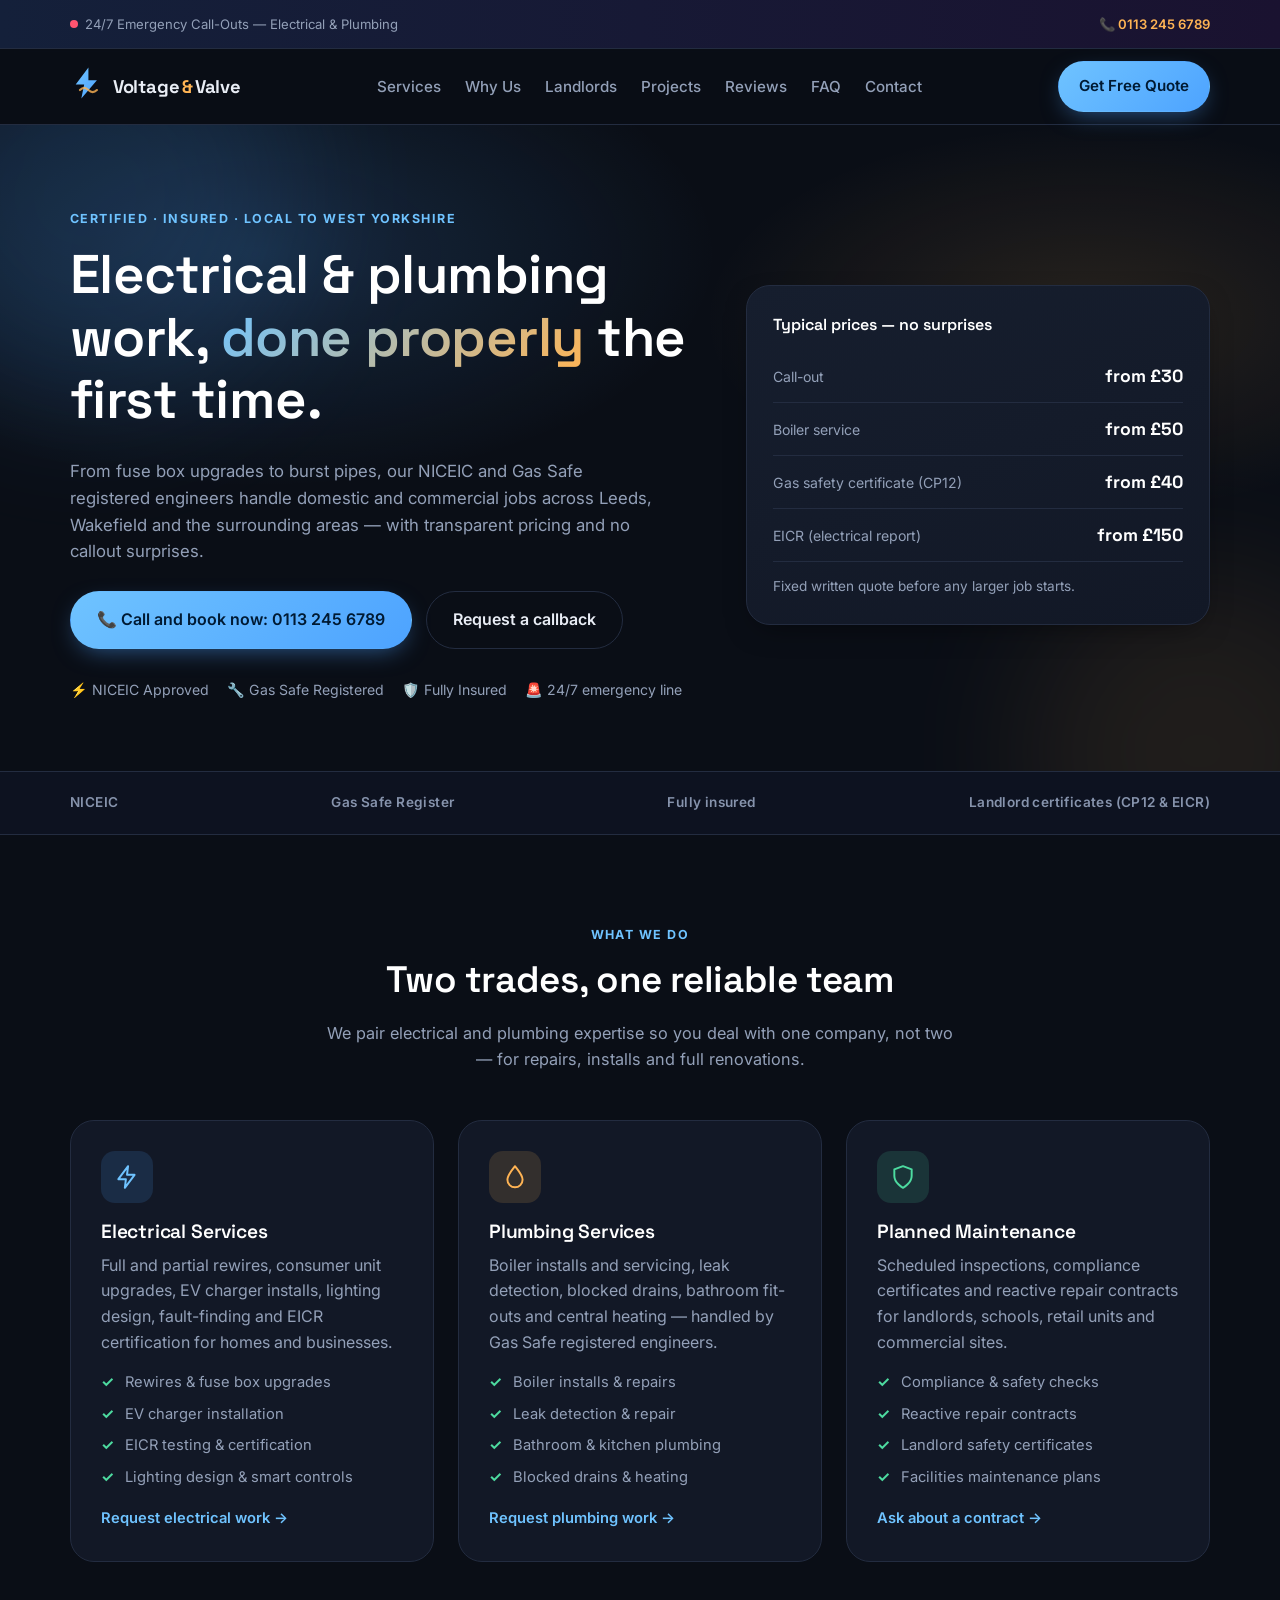
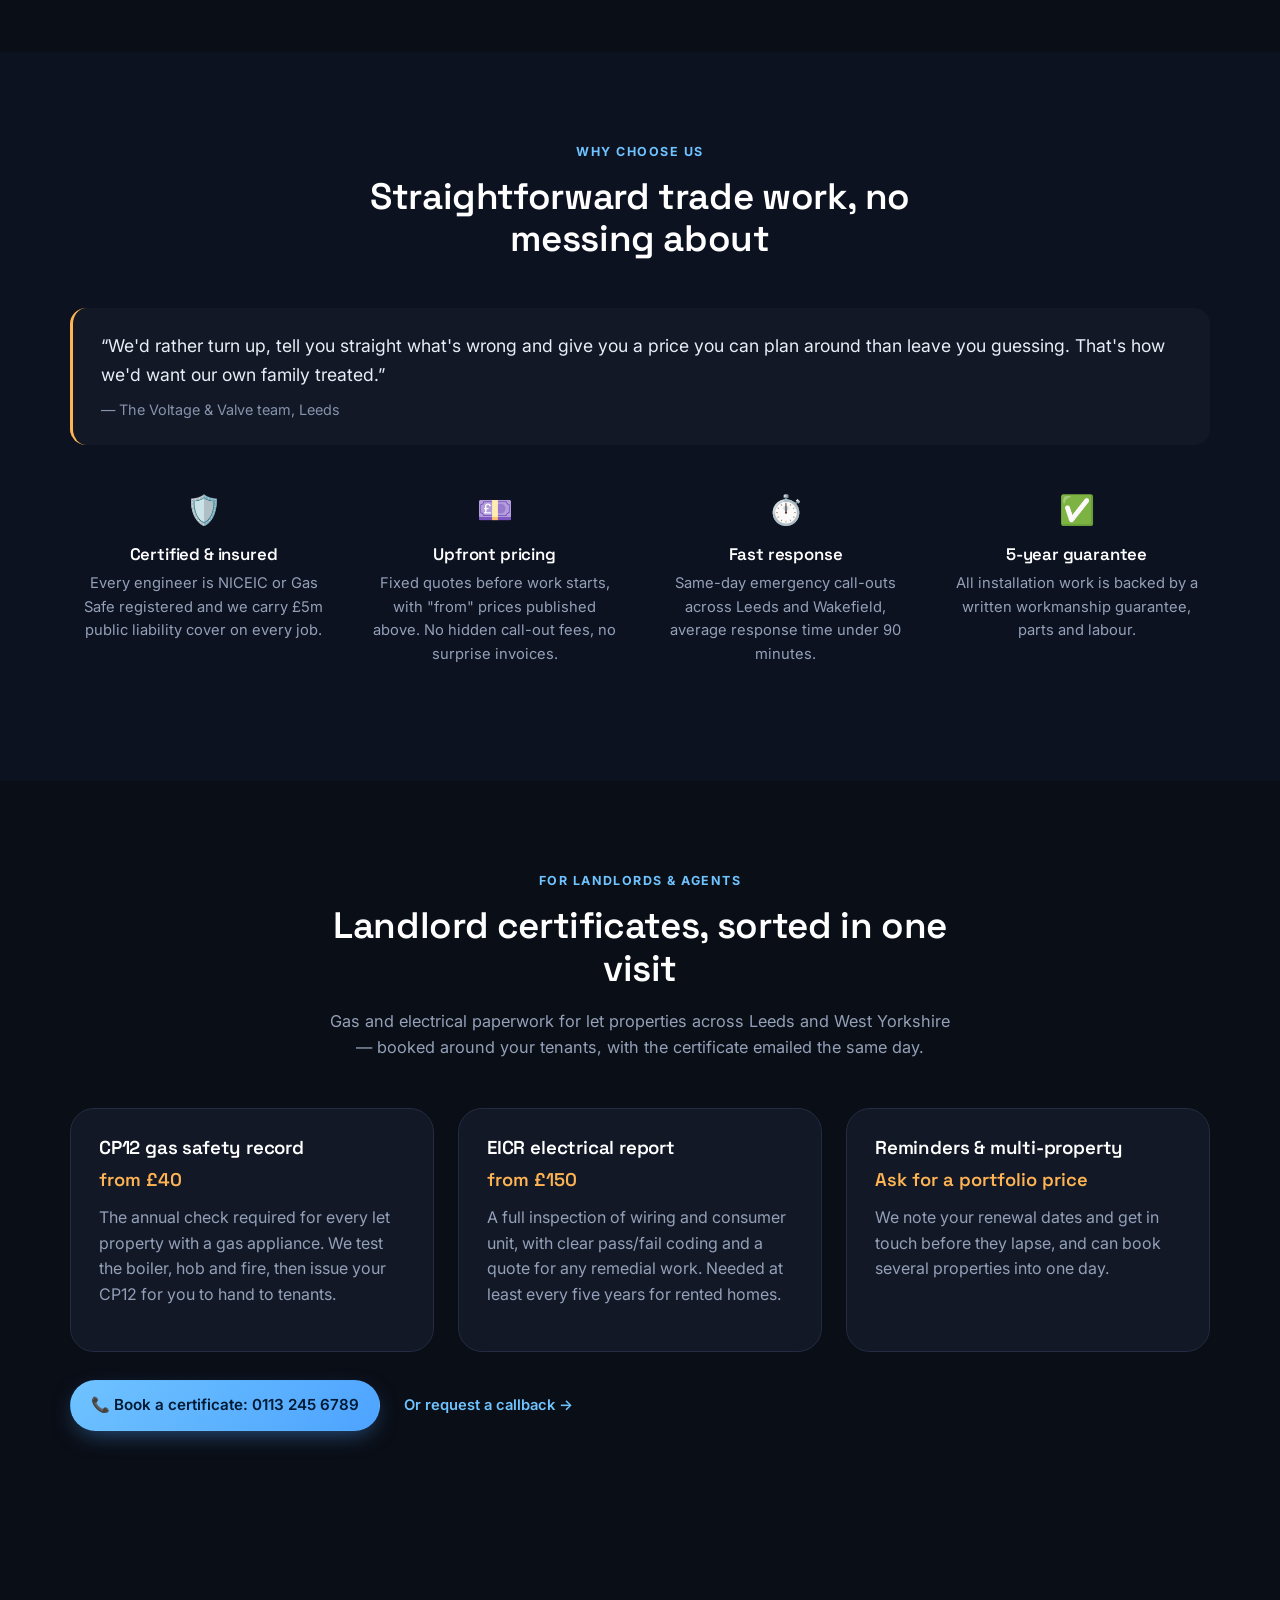
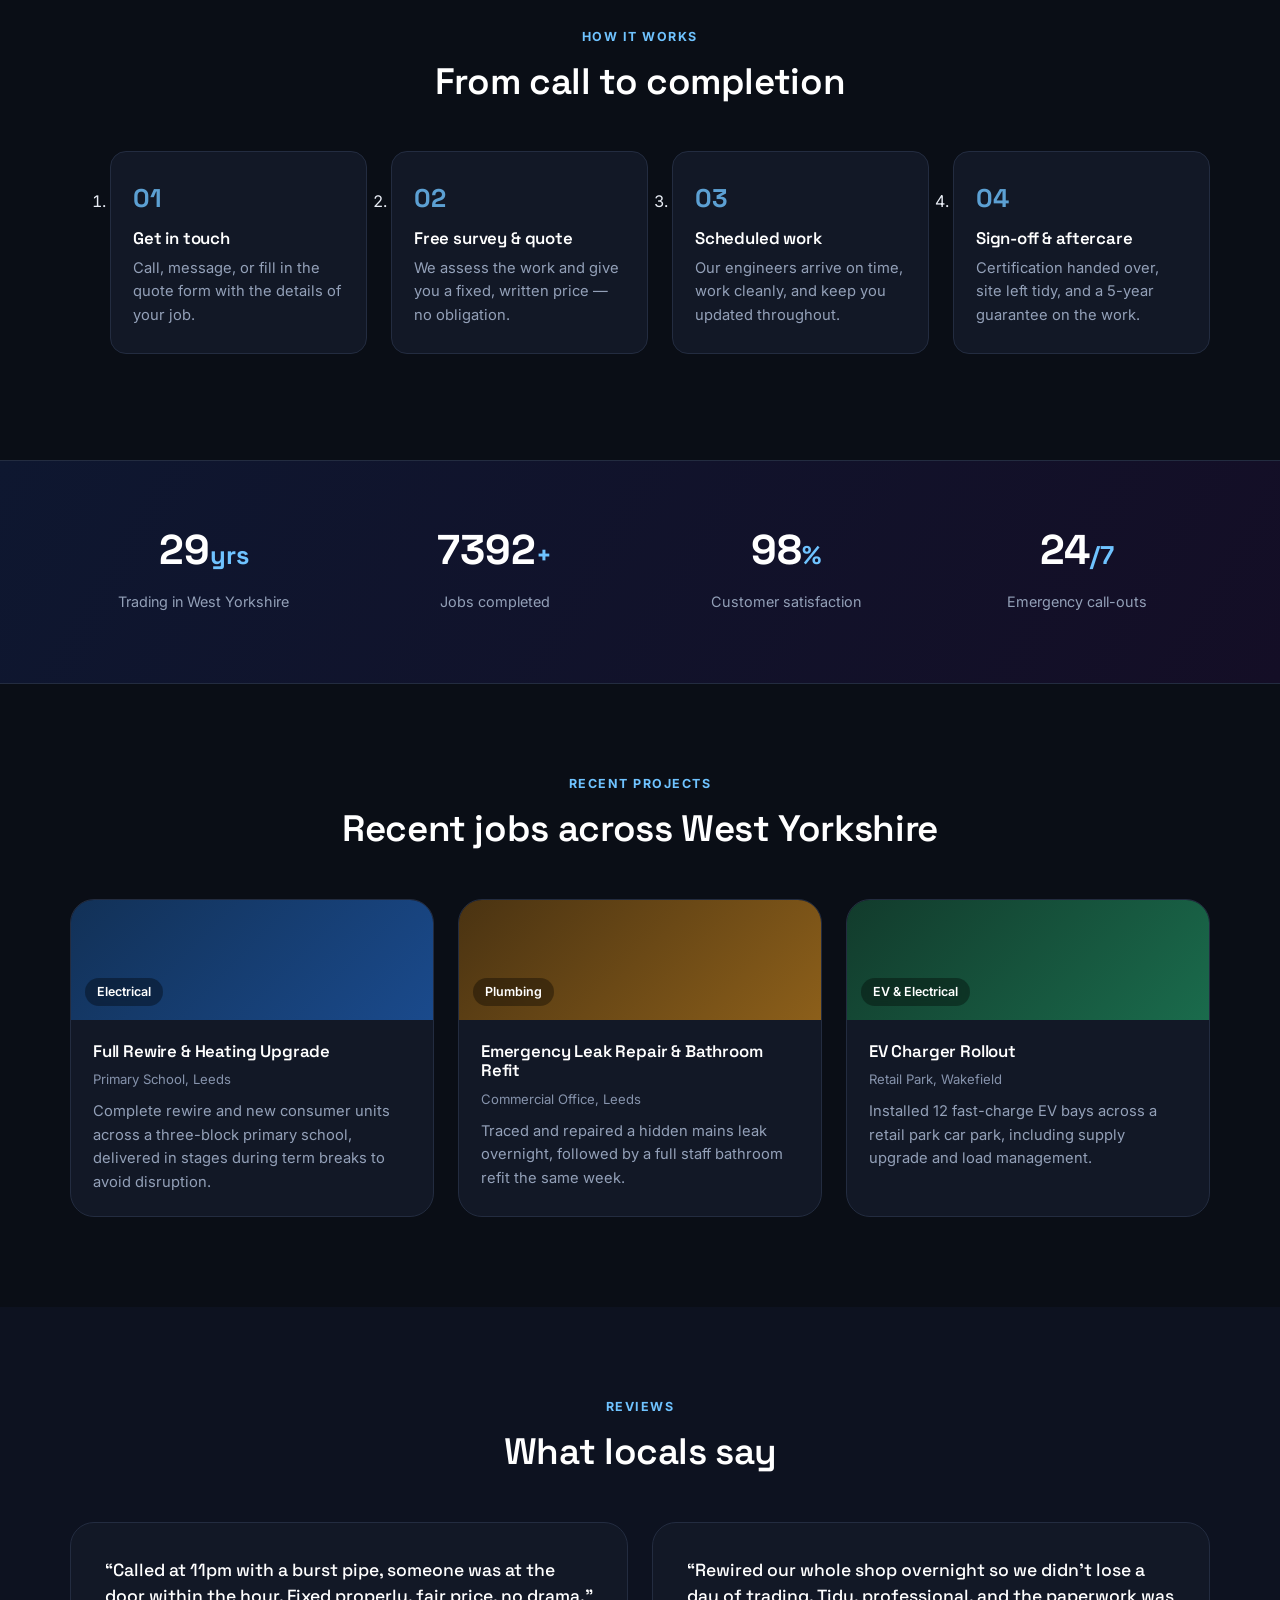
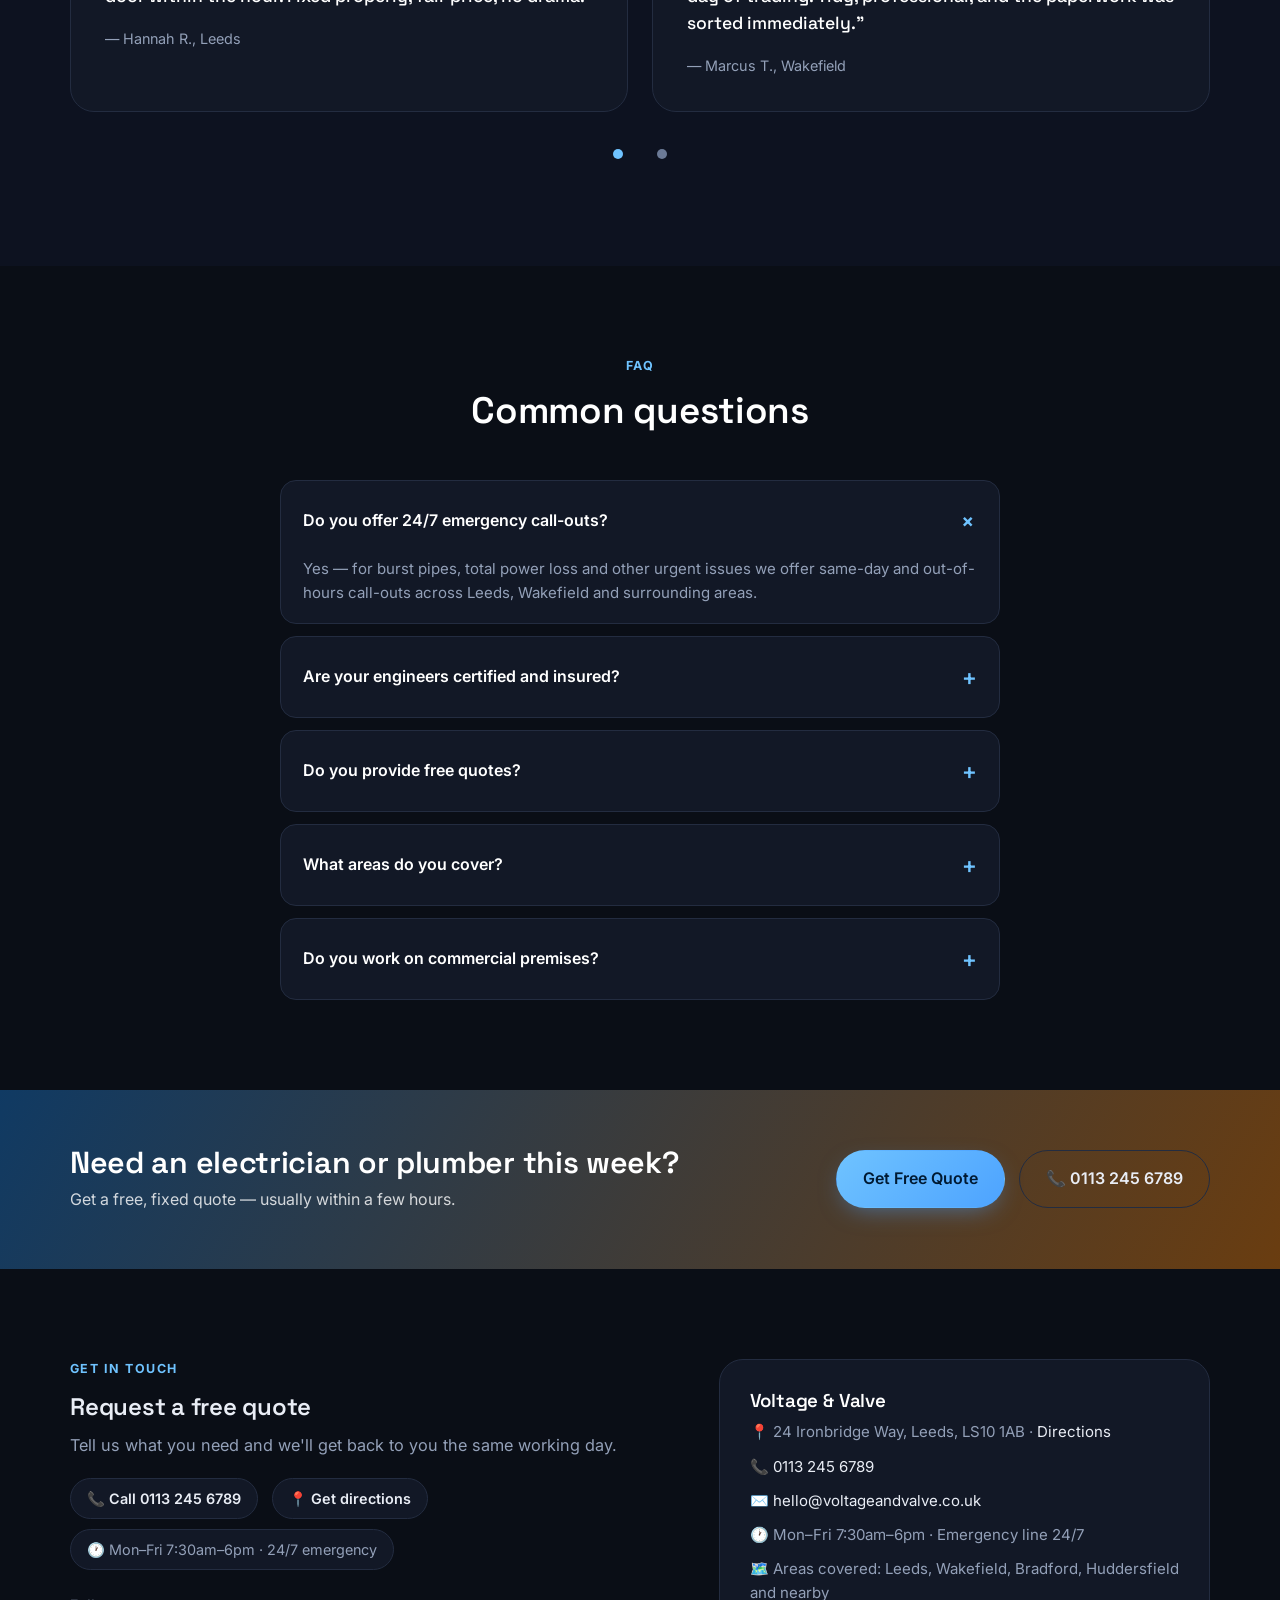
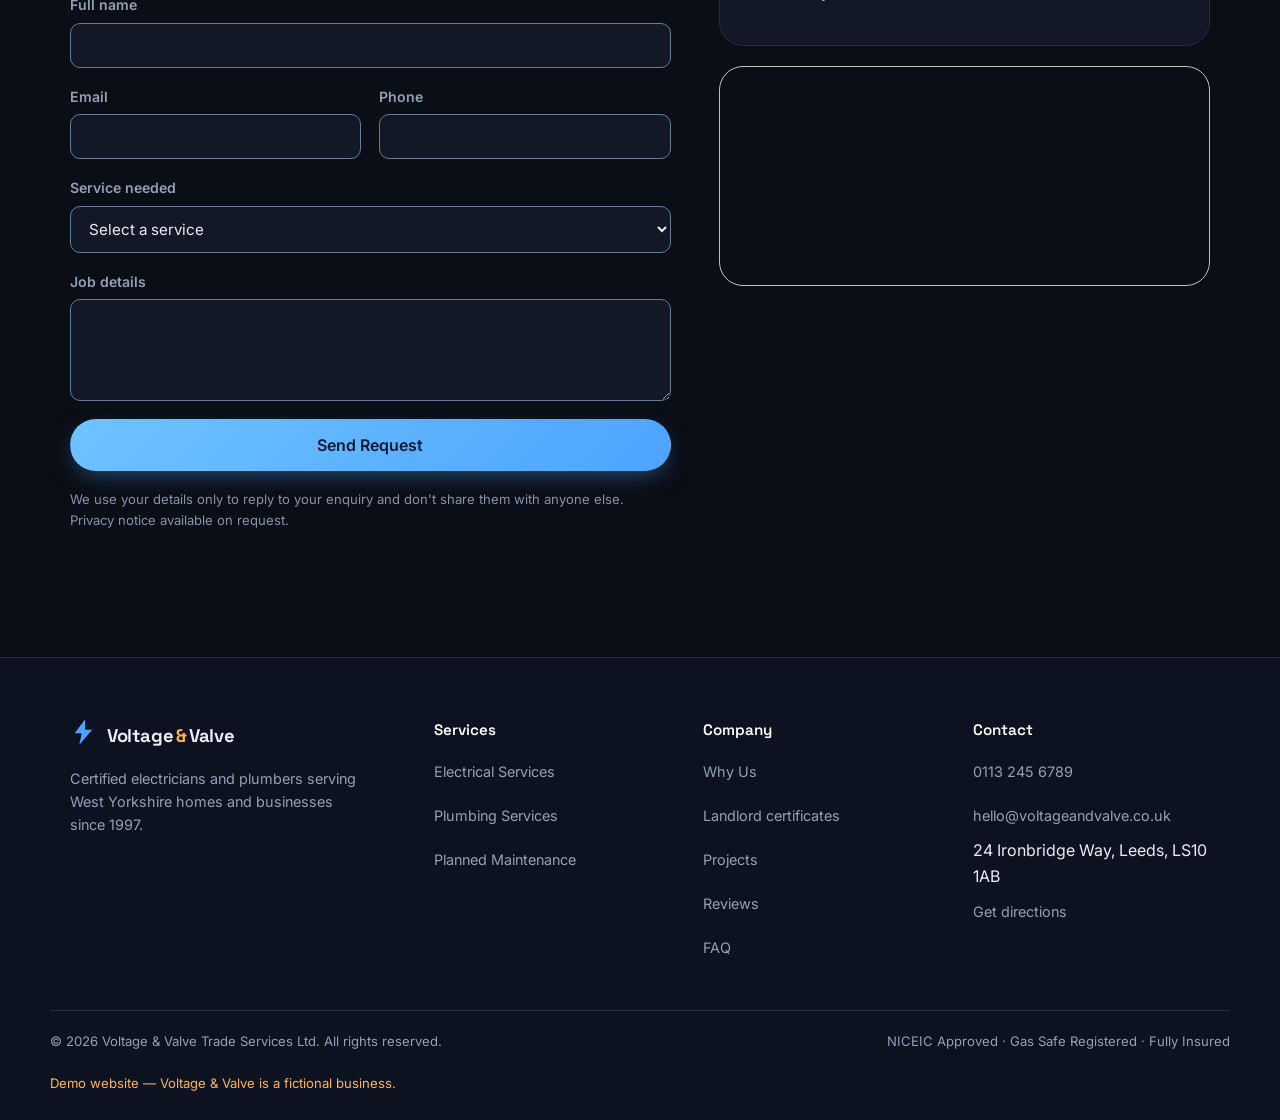
==== commit 58b5be2d: "Merge task D" ====
--- a/index.html
+++ b/index.html
@@ -87,7 +87,6 @@
     </nav>
 
     <div class="header__actions">
-      <a href="tel:+441132456789" class="btn btn--ghost header__call">📞 0113 245 6789</a>
       <a href="#contact" class="btn btn--accent">Get Free Quote</a>
       <button class="nav-toggle" id="navToggle" aria-expanded="false" aria-controls="site-nav" aria-label="Toggle menu">
         <span></span><span></span><span></span>
@@ -550,7 +549,7 @@
     </div>
 
     <div>
-      <h4>Services</h4>
+      <p class="footer__title">Services</p>
       <ul>
         <li><a href="#services">Electrical Services</a></li>
         <li><a href="#services">Plumbing Services</a></li>
@@ -559,7 +558,7 @@
     </div>
 
     <div>
-      <h4>Company</h4>
+      <p class="footer__title">Company</p>
       <ul>
         <li><a href="#why-us">Why Us</a></li>
         <li><a href="#landlords">Landlord certificates</a></li>
@@ -570,7 +569,7 @@
     </div>
 
     <div>
-      <h4>Contact</h4>
+      <p class="footer__title">Contact</p>
       <ul>
         <li><a href="tel:+441132456789">0113 245 6789</a></li>
         <li><a href="mailto:hello@voltageandvalve.co.uk">hello@voltageandvalve.co.uk</a></li>
--- a/css/style.css
+++ b/css/style.css
@@ -7,7 +7,8 @@
   --border: #232c40;
   --text: #e9edf5;
   --text-muted: #93a0b8;
-  --text-faint: #616d85;
+  --text-faint: #8693ac;
+  --line-strong: #6b7a96;
 
   --blue: #4da3ff;
   --blue-soft: #6fc3ff;
@@ -27,7 +28,6 @@
   --ff-body: "Inter", "Segoe UI", sans-serif;
 
   --header-h: 76px;
-  --topbar-h: 40px;
 }
 
 *,*::before,*::after{ box-sizing: border-box; }
@@ -35,7 +35,12 @@
 @media (prefers-reduced-motion: reduce){
   html{ scroll-behavior: auto; }
   *,*::before,*::after{ animation-duration: 0.01ms !important; animation-iteration-count: 1 !important; transition-duration: 0.01ms !important; scroll-behavior: auto !important; }
-}
+  .js .reveal{ opacity:1; transform:none; transition:none; }
+  .btn:hover, .service-card:hover, .project-card:hover{ transform:none; }
+}
+
+/* Visible keyboard focus on every interactive element */
+:focus-visible{ outline: 3px solid var(--amber); outline-offset: 3px; border-radius: 4px; }
 
 body{
   margin:0;
@@ -45,10 +50,9 @@
   font-size: 16px;
   line-height: 1.6;
   -webkit-font-smoothing: antialiased;
-  overflow-x: hidden;
-}
-
-h1,h2,h3,h4{
+}
+
+h1,h2,h3{
   font-family: var(--ff-head);
   font-weight: 600;
   line-height: 1.15;
@@ -71,21 +75,20 @@
 
 .skip-link{
   position:absolute; left:-999px; top:0; background:var(--blue); color:#001b33;
-  padding: 10px 16px; z-index: 999; border-radius: 0 0 8px 0; font-weight:600;
-}
-.skip-link:focus{ left:0; }
+  padding: 12px 18px; z-index: 999; border-radius: 0 0 8px 0; font-weight:600;
+}
+.skip-link:focus{ left:0; outline-color:#fff; outline-offset:-4px; }
 
 /* ---------- Buttons ---------- */
 .btn{
   display:inline-flex; align-items:center; justify-content:center; gap:.4em;
-  padding: 12px 20px;
-  border-radius: 999px;
+  padding: 12px 20px; min-height: 44px;
+  border-radius: 999px; text-align:center;
   font-weight:600;
   font-size: .95rem;
   border: 1px solid transparent;
   cursor:pointer;
   transition: transform .15s ease, box-shadow .15s ease, background .15s ease, border-color .15s ease;
-  white-space: nowrap;
 }
 .btn:hover{ transform: translateY(-2px); }
 .btn--accent{
@@ -100,24 +103,19 @@
   color: var(--text);
 }
 .btn--outline:hover{ border-color: var(--blue-soft); color: var(--blue-soft); }
-.btn--ghost{
-  background: var(--surface);
-  color: var(--text);
-  border-color: var(--border);
-}
 .btn--lg{ padding: 15px 26px; font-size: 1rem; }
 
 /* ---------- Topbar ---------- */
 .topbar{
   background: linear-gradient(90deg, #14203a, #1a1230);
   border-bottom: 1px solid var(--border);
-  height: var(--topbar-h);
+  min-height: 44px; padding: 2px 0;
   display:flex; align-items:center;
   font-size: .82rem;
 }
-.topbar__inner{ display:flex; align-items:center; justify-content:space-between; gap: 12px; }
+.topbar__inner{ display:flex; align-items:center; justify-content:space-between; flex-wrap:wrap; gap: 0 12px; }
 .topbar p{ margin:0; color: var(--text-muted); display:flex; align-items:center; gap:.5em; }
-.topbar__phone{ color: var(--amber); font-weight:600; }
+.topbar__phone{ color: var(--amber); font-weight:600; display:inline-flex; align-items:center; min-height:44px; }
 .pulse-dot{
   width:8px; height:8px; border-radius:50%; background: var(--red); flex:none;
   box-shadow: 0 0 0 0 rgba(255,84,112,.6);
@@ -150,19 +148,18 @@
 .brand__amp{ color: var(--amber); margin: 0 .12em; }
 .brand--footer{ margin-bottom: 14px; }
 
-.nav ul{ display:flex; gap: 28px; }
+.nav ul{ display:flex; gap: 24px; }
 .nav a{ color: var(--text-muted); font-weight:500; font-size:.95rem; }
 .nav a:hover{ color: var(--text); }
 
 .header__actions{ display:flex; align-items:center; gap: 12px; }
-.header__call{ display:none; }
 
 .nav-toggle{
   display:none;
-  width: 40px; height: 40px;
-  border-radius: 10px;
+  width: 44px; height: 44px;
+  border-radius: 10px; cursor:pointer;
   background: var(--surface);
-  border: 1px solid var(--border);
+  border: 1px solid var(--line-strong);
   flex-direction: column; align-items:center; justify-content:center; gap:5px;
 }
 .nav-toggle span{ width: 18px; height: 2px; background: var(--text); border-radius: 2px; transition: transform .2s ease, opacity .2s ease; }
@@ -206,10 +203,9 @@
   box-shadow: var(--shadow-card);
 }
 .panel-card__row{ display:flex; justify-content:space-between; align-items:baseline; padding: 12px 0; border-bottom:1px solid var(--border); }
-.panel-card__row:last-of-type{ border-bottom:none; }
+.panel-card__row:last-child{ border-bottom:none; }
 .panel-card__label{ color: var(--text-muted); font-size:.88rem; }
 .panel-card__value{ font-family: var(--ff-head); font-weight:700; color:#fff; font-size:1.1rem; }
-.panel-card__spark{ margin-top: 16px; }
 
 /* ---------- Strip ---------- */
 .strip{ border-top:1px solid var(--border); border-bottom:1px solid var(--border); background: var(--bg-alt); padding: 20px 0; }
@@ -296,9 +292,10 @@
 @media (min-width: 760px){
   .testimonial{ flex-basis: calc(50% - 12px); }
 }
-.testimonial-dots{ display:flex; gap:8px; justify-content:center; margin-top:20px; }
-.testimonial-dots button{ width:8px; height:8px; border-radius:50%; background: var(--border); border:none; cursor:pointer; padding:0; }
-.testimonial-dots button.is-active{ background: var(--blue-soft); }
+.testimonial-dots{ display:flex; gap:0; justify-content:center; margin-top:12px; }
+.testimonial-dots button{ position:relative; width:44px; height:44px; background:transparent; border:none; cursor:pointer; padding:0; }
+.testimonial-dots button::before{ content:""; position:absolute; top:50%; left:50%; width:10px; height:10px; margin:-5px 0 0 -5px; border-radius:50%; background: var(--line-strong); }
+.testimonial-dots button.is-active::before{ background: var(--blue-soft); }
 
 /* ---------- FAQ ---------- */
 .faq-list{ display:flex; flex-direction:column; gap: 12px; }
@@ -307,7 +304,7 @@
   padding: 18px 22px;
 }
 .faq-item summary{
-  cursor:pointer; font-weight:600; color:#fff; list-style:none;
+  cursor:pointer; font-weight:600; color:#fff; list-style:none; min-height:44px;
   display:flex; justify-content:space-between; align-items:center; gap: 12px;
 }
 .faq-item summary::-webkit-details-marker{ display:none; }
@@ -330,15 +327,17 @@
 .contact-grid{ display:grid; grid-template-columns: 1.1fr .9fr; gap: 48px; align-items:start; }
 .quote-form{ margin-top: 24px; display:flex; flex-direction:column; gap: 18px; }
 .form-row{ display:flex; flex-direction:column; gap:6px; }
-.form-row--split{ display:grid; grid-template-columns: 1fr 1fr; gap: 18px; }
+.form-row--split{ display:grid; grid-template-columns: minmax(0,1fr) minmax(0,1fr); gap: 18px; }
+.form-row--split > div{ min-width:0; display:flex; flex-direction:column; gap:6px; }
 .form-row label{ font-size:.88rem; font-weight:600; color: var(--text-muted); }
 .form-row input, .form-row select, .form-row textarea{
-  background: var(--surface); border:1px solid var(--border); border-radius: var(--radius-sm);
+  width:100%; min-width:0; min-height:44px;
+  background: var(--surface); border:1px solid var(--line-strong); border-radius: var(--radius-sm);
   padding: 12px 14px; color: var(--text); font-family: inherit; font-size: .95rem;
   transition: border-color .2s ease, box-shadow .2s ease;
 }
 .form-row input:focus, .form-row select:focus, .form-row textarea:focus{
-  outline:none; border-color: var(--blue-soft); box-shadow: 0 0 0 3px rgba(77,163,255,.18);
+  border-color: var(--blue-soft); box-shadow: 0 0 0 3px rgba(77,163,255,.18);
 }
 .form-row textarea{ resize: vertical; min-height: 100px; }
 .form-note{ font-size:.9rem; color: var(--green); min-height: 1.2em; margin:0; }
@@ -356,9 +355,9 @@
 .site-footer{ background: var(--bg-alt); border-top:1px solid var(--border); padding: 60px 0 0; }
 .footer__grid{ display:grid; grid-template-columns: 1.4fr 1fr 1fr 1fr; gap: 32px; padding-bottom: 40px; }
 .footer__about{ font-size:.9rem; max-width: 32ch; }
-.site-footer h4{ color:#fff; font-size:.95rem; margin-bottom: 14px; }
-.site-footer ul li{ margin-bottom: 10px; }
-.site-footer a{ color: var(--text-muted); font-size:.9rem; }
+.footer__title{ font-family: var(--ff-head); font-weight:600; color:#fff; font-size:.95rem; margin: 0 0 8px; }
+.site-footer ul li{ margin-bottom: 0; }
+.site-footer a{ color: var(--text-muted); font-size:.9rem; display:inline-flex; align-items:center; min-height:44px; overflow-wrap:anywhere; }
 .site-footer a:hover{ color: var(--blue-soft); }
 .footer__bottom{
   border-top:1px solid var(--border); padding: 20px 0 26px;
@@ -378,15 +377,33 @@
   position: fixed; right: 18px; bottom: 18px; z-index: 89;
   width: 44px; height: 44px; border-radius: 50%;
   background: var(--surface-2); border:1px solid var(--border); color: var(--text);
-  cursor:pointer; opacity:0; pointer-events:none; transition: opacity .2s ease, transform .2s ease;
-}
-.back-to-top.is-visible{ opacity:1; pointer-events:auto; }
+  cursor:pointer; opacity:0; visibility:hidden; pointer-events:none; transition: opacity .2s ease, visibility 0s linear .2s;
+}
+.back-to-top.is-visible{ opacity:1; visibility:visible; pointer-events:auto; transition: opacity .2s ease; }
 
 /* ---------- Reveal animation ---------- */
-.reveal{ opacity:0; transform: translateY(18px); transition: opacity .6s ease, transform .6s ease; }
-.reveal.is-visible{ opacity:1; transform:none; }
+/* Only hidden when JS is running (script adds .js to <html>) */
+.js .reveal{ opacity:0; transform: translateY(18px); transition: opacity .6s ease, transform .6s ease; }
+.js .reveal.is-visible{ opacity:1; transform:none; }
 
 /* ---------- Responsive ---------- */
+/* Collapse the 7-link nav into the mobile menu before it gets crowded */
+@media (max-width: 1100px){
+  :root{ --header-h: 66px; }
+  .nav{
+    position: fixed; inset: var(--header-h) 0 0 0; z-index: 95;
+    background: rgba(9,12,20,.98); backdrop-filter: blur(10px);
+    transform: translateY(-8px); opacity:0; visibility:hidden; pointer-events:none;
+    transition: opacity .2s ease, transform .2s ease, visibility 0s linear .2s;
+    padding: 24px 0; overflow-y:auto;
+  }
+  .nav.is-open{ transform:none; opacity:1; visibility:visible; pointer-events:auto; transition: opacity .2s ease, transform .2s ease; }
+  .nav ul{ flex-direction:column; gap:0; }
+  .nav ul li{ border-bottom: 1px solid var(--border); }
+  .nav a{ display:block; padding: 16px 20px; font-size:1.05rem; }
+  .nav-toggle{ display:flex; }
+}
+
 @media (max-width: 980px){
   .hero__inner{ grid-template-columns: 1fr; }
   .service-grid{ grid-template-columns: 1fr 1fr; }
@@ -399,25 +416,9 @@
 }
 
 @media (max-width: 760px){
-  :root{ --header-h: 66px; }
-  .topbar__inner{ font-size:.74rem; }
-  .topbar p span:not(.pulse-dot){ display:none; }
-
-  .nav{
-    position: fixed; inset: 66px 0 0 0; z-index: 95;
-    background: rgba(9,12,20,.98); backdrop-filter: blur(10px);
-    transform: translateY(-8px); opacity:0; pointer-events:none;
-    transition: opacity .2s ease, transform .2s ease;
-    padding: 24px 0;
-  }
-  .nav.is-open{ transform:none; opacity:1; pointer-events:auto; }
-  .nav ul{ flex-direction:column; gap:0; }
-  .nav ul li{ border-bottom: 1px solid var(--border); }
-  .nav a{ display:block; padding: 16px 20px; font-size:1.05rem; }
+  .topbar{ font-size:.74rem; }
 
   .header__actions .btn--accent{ display:none; }
-  .header__call{ display:none; }
-  .nav-toggle{ display:flex; }
 
   .hero{ padding: 56px 0 50px; }
   .hero__ctas{ flex-direction:column; align-items:stretch; }
@@ -440,8 +441,8 @@
 }
 
 /* ---------- Trade content additions ---------- */
-html{ scroll-padding-top: calc(var(--header-h) + 8px); }
-[id]{ scroll-margin-top: calc(var(--header-h) + 8px); }
+/* Anchors and direct #hash loads clear the sticky header (no scroll-padding, to avoid double offset) */
+main[id], section[id]{ scroll-margin-top: var(--header-h); }
 
 .price-card__title{ color:#fff; font-family: var(--ff-head); font-weight:600; margin:0 0 12px; }
 .price-card__note{ font-size:.85rem; margin:14px 0 0; }
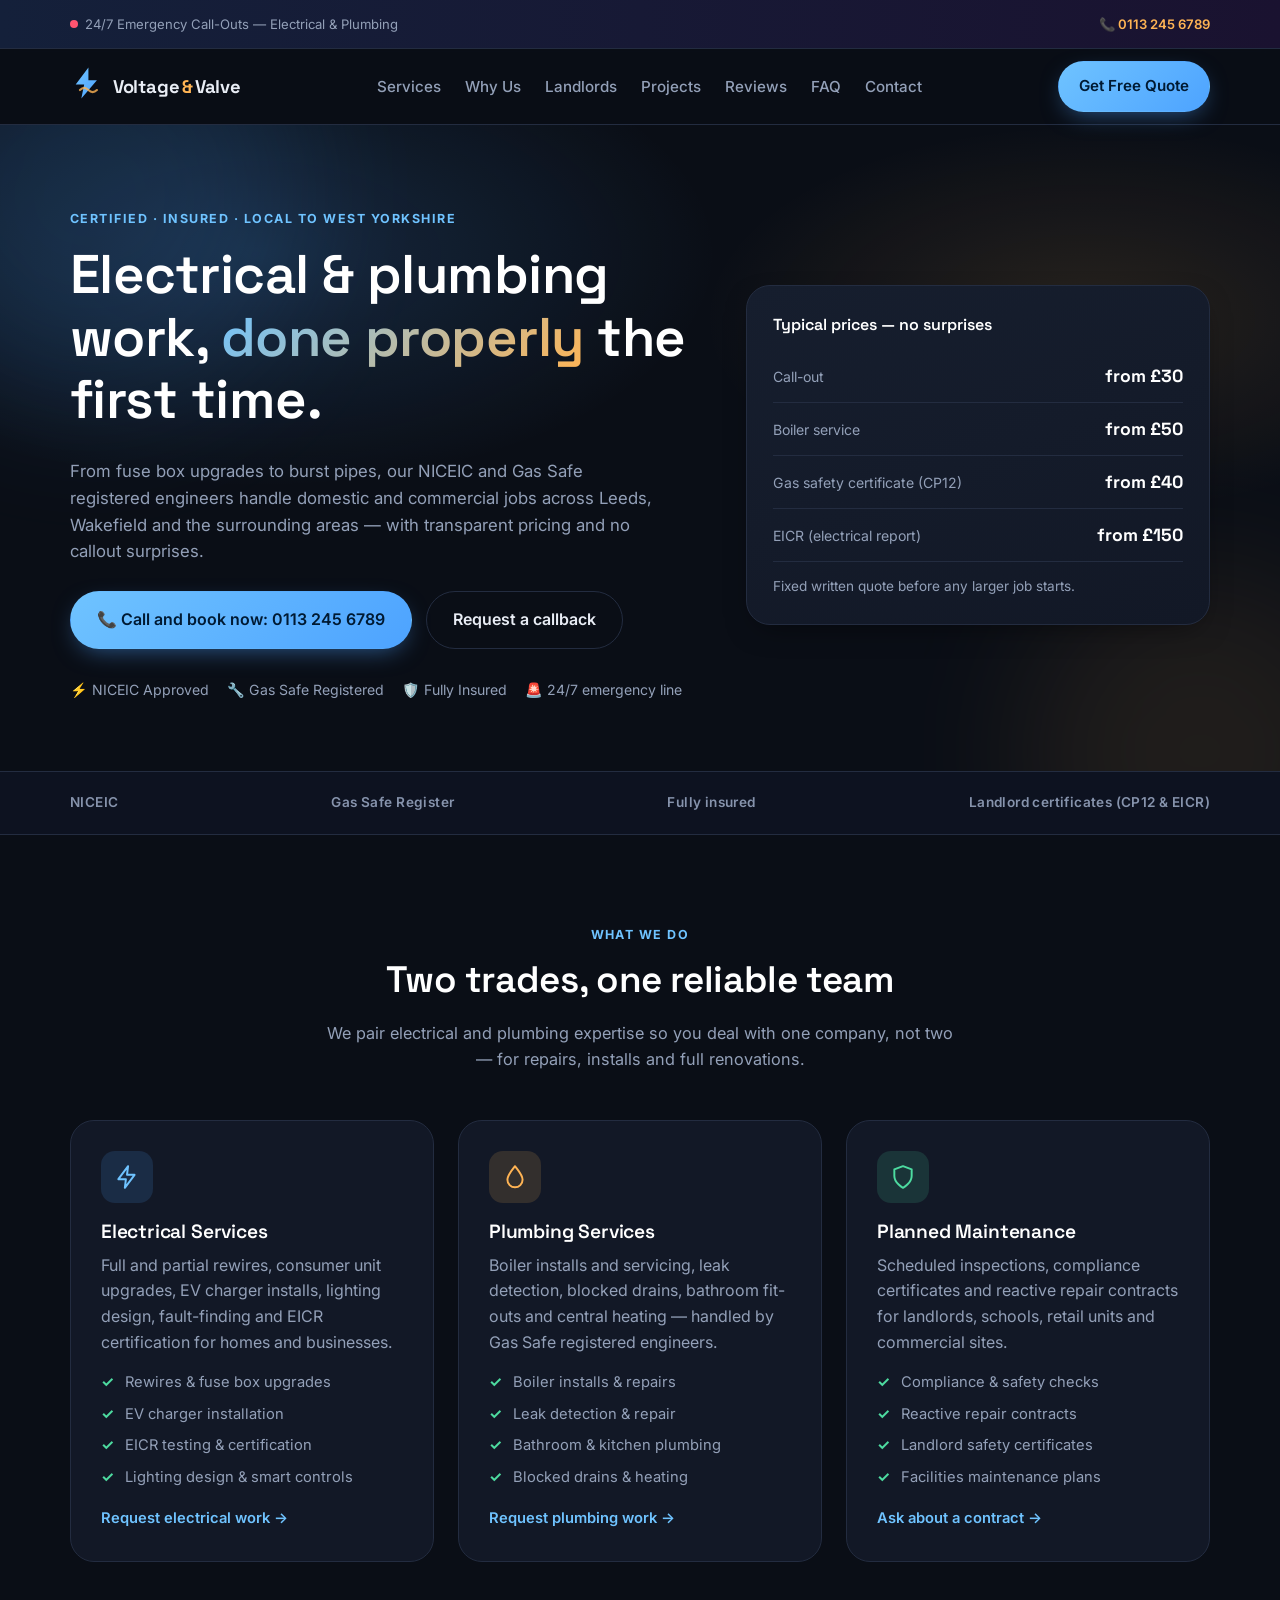
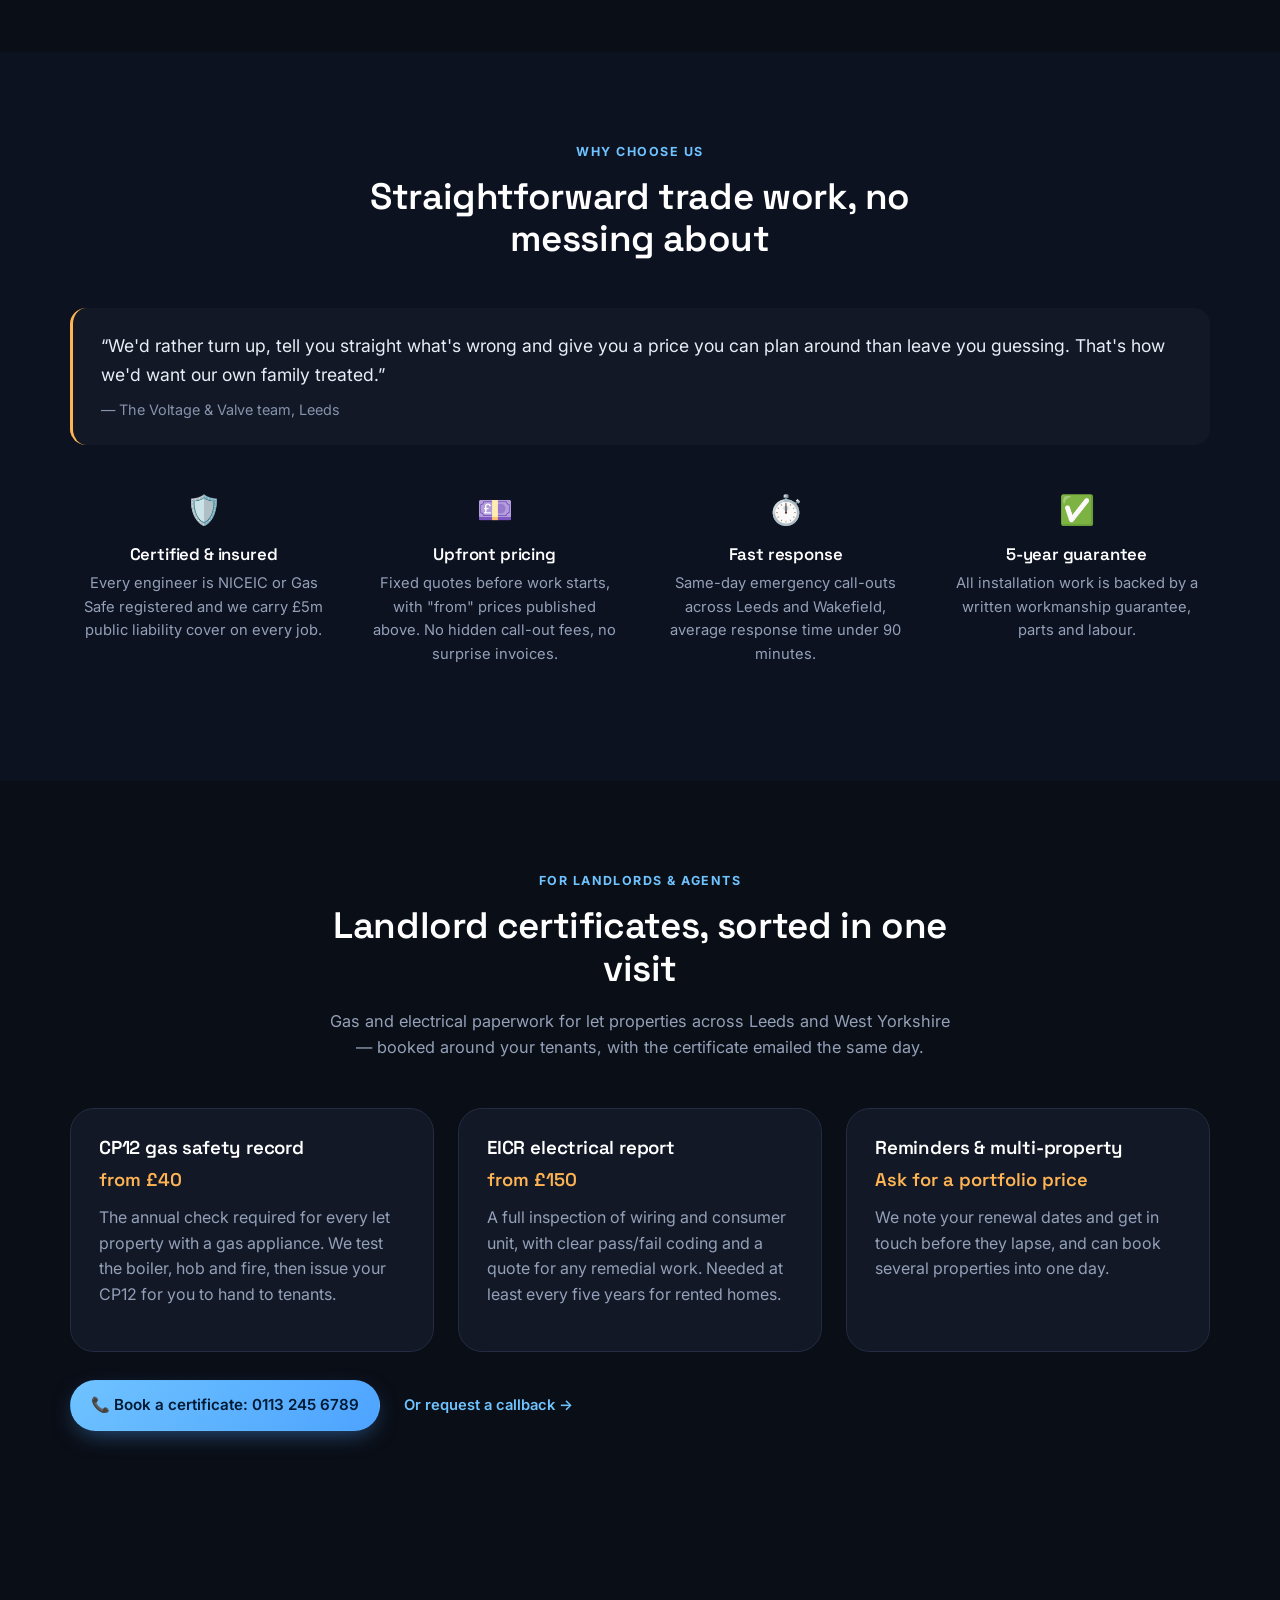
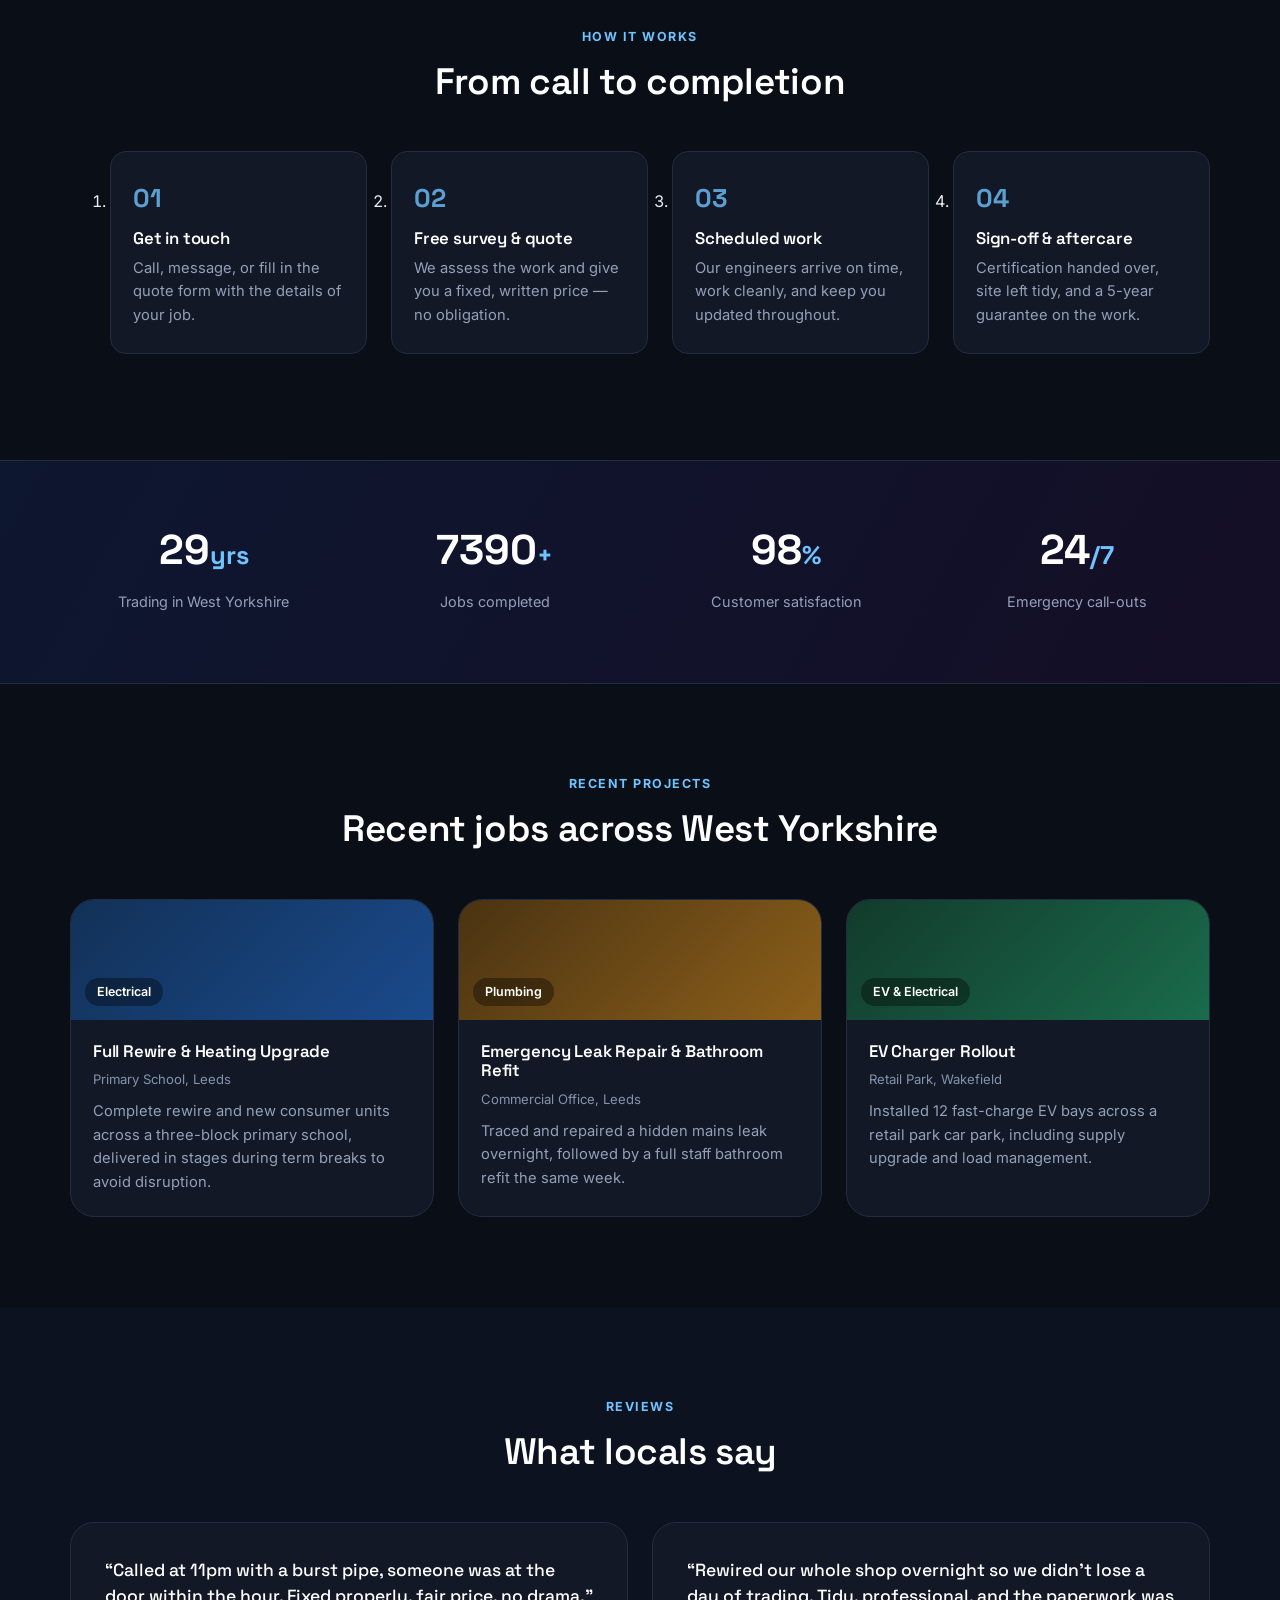
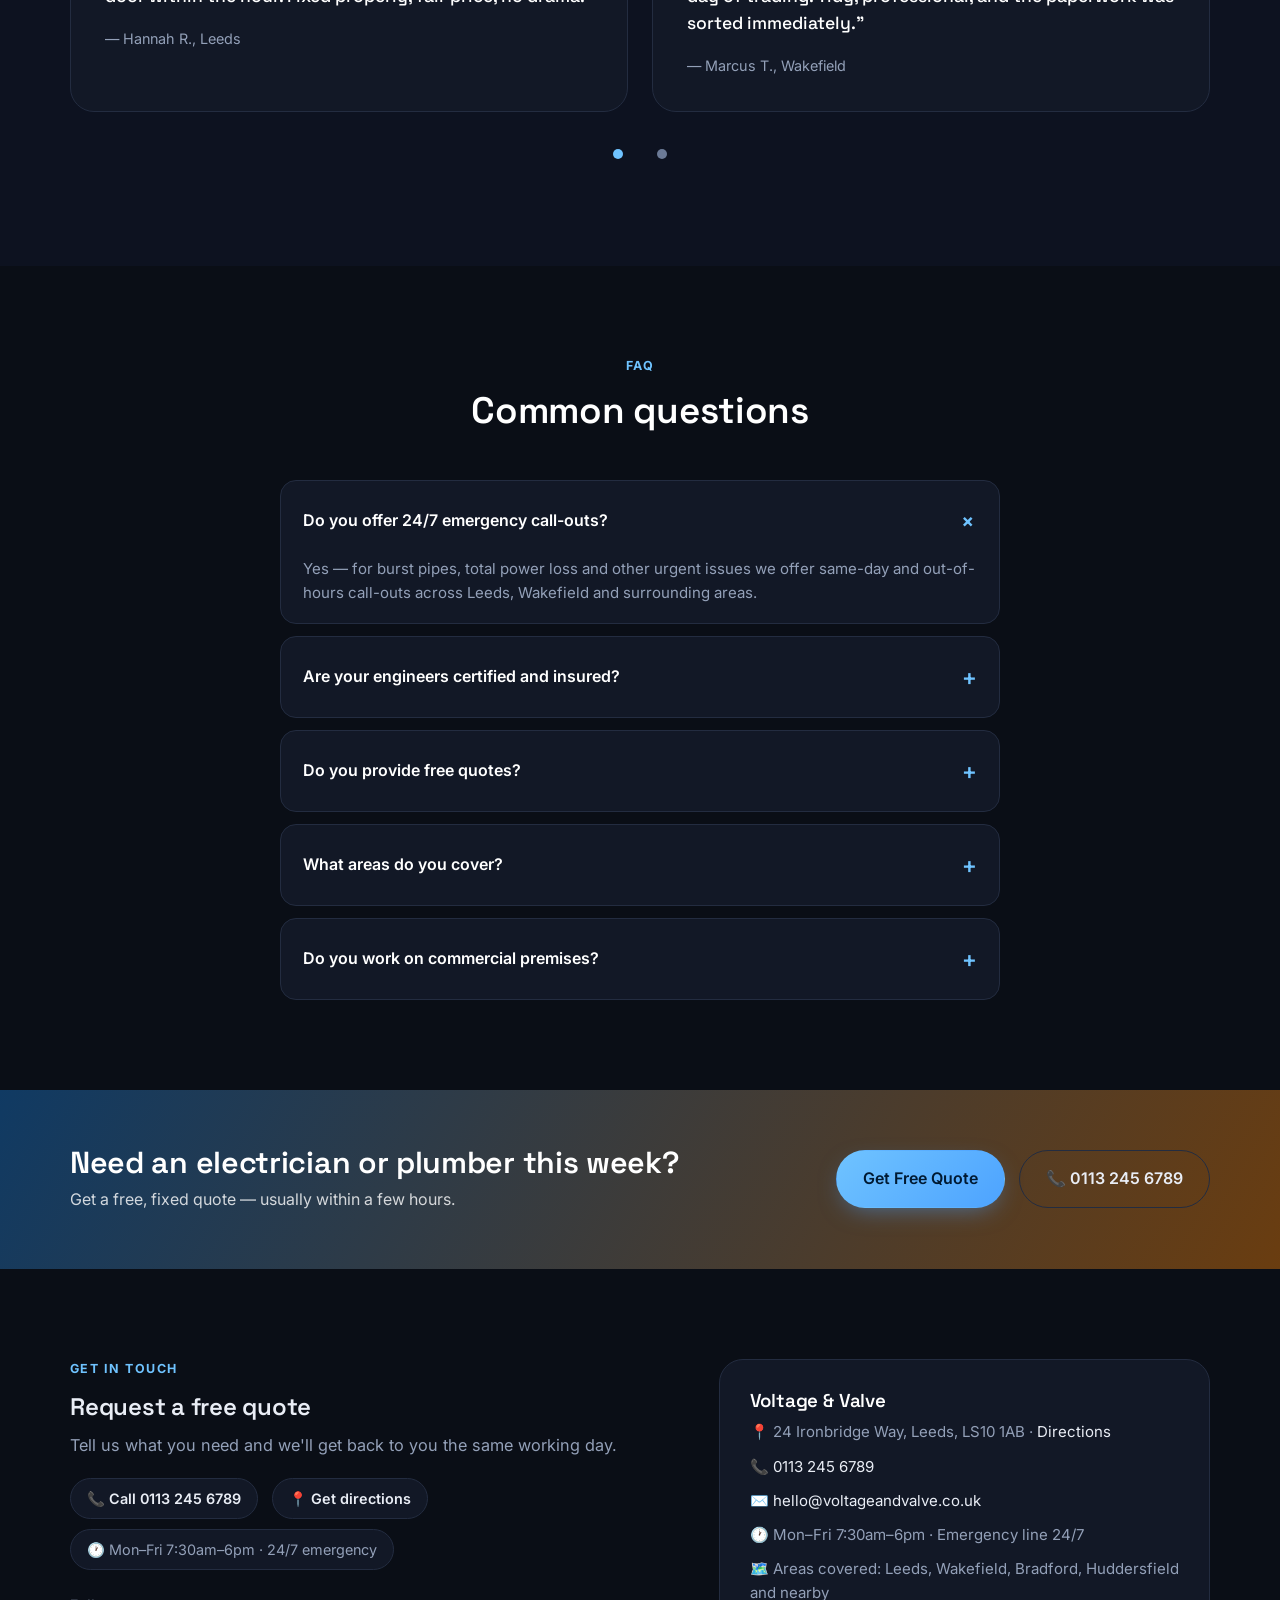
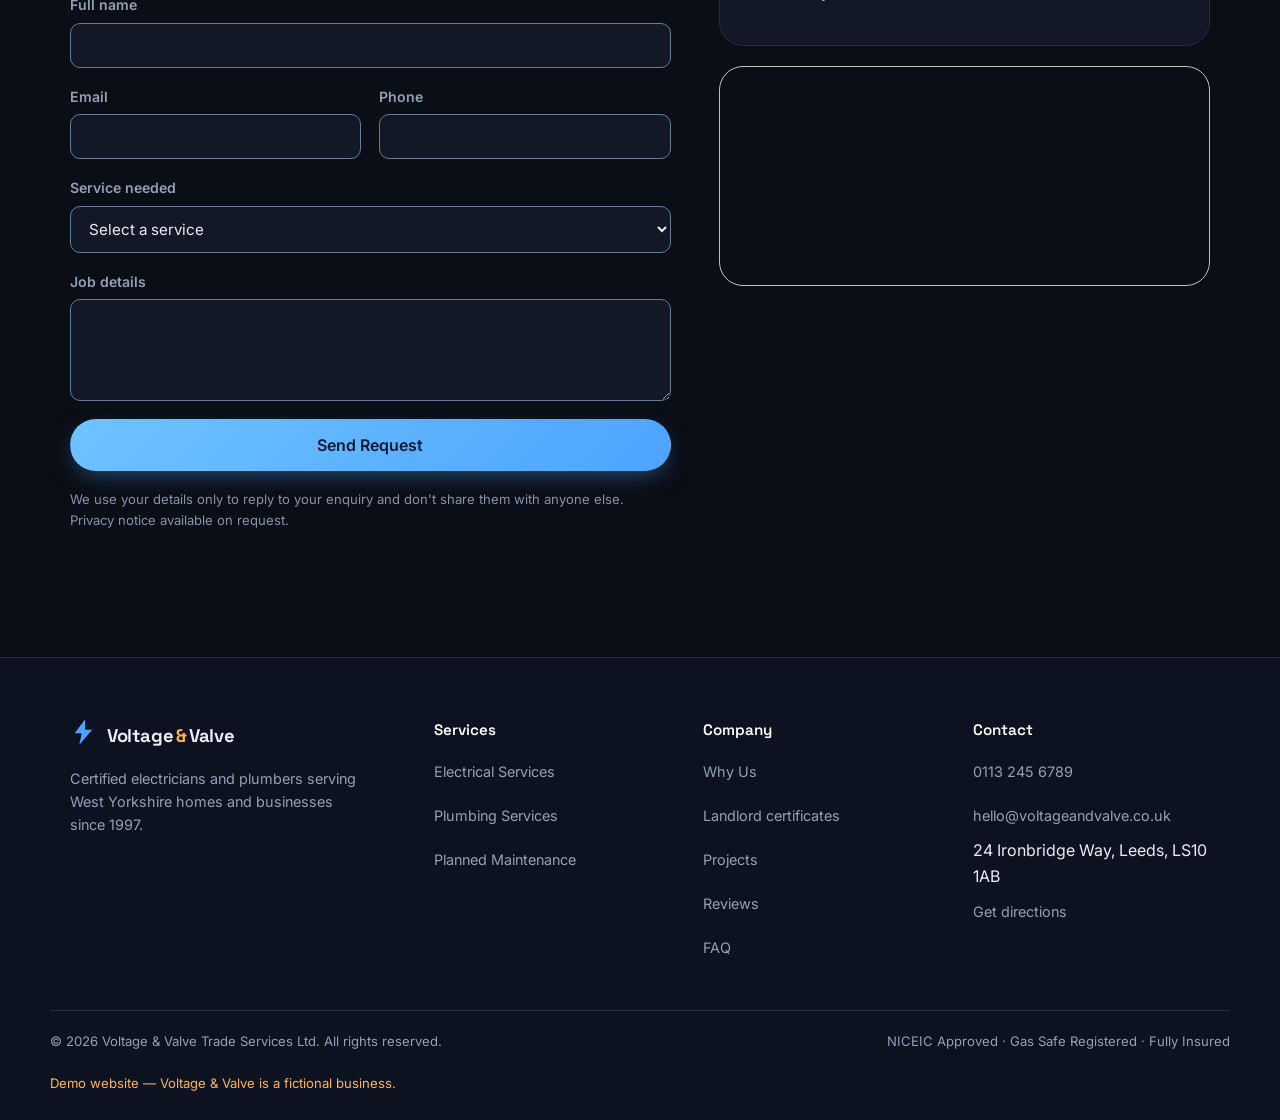
==== commit 7a22848d: "Task D: accessibility, focus, reduced motion, menu ARIA, font Co-Authored-By: Claude Opus 5.5 <norep" ====
--- a/index.html
+++ b/index.html
@@ -3,38 +3,8 @@
 <head>
 <meta charset="UTF-8" />
 <meta name="viewport" content="width=device-width, initial-scale=1, viewport-fit=cover" />
-<title>Plumber &amp; Electrician in Leeds | Voltage &amp; Valve</title>
-<meta name="description" content="Voltage &amp; Valve: Gas Safe and NICEIC plumbers and electricians in Leeds. Boilers, rewires, landlord certificates and 24/7 emergency call-outs." />
-<!-- PLACEHOLDER: real domain needed once hosted (canonical, og:url, JSON-LD url, sitemap.xml and robots.txt all use this placeholder) -->
-<link rel="canonical" href="https://voltage-and-valve.example/" />
-<meta property="og:type" content="website" />
-<meta property="og:title" content="Plumber &amp; Electrician in Leeds | Voltage &amp; Valve" />
-<meta property="og:description" content="Gas Safe and NICEIC plumbers and electricians in Leeds. Boilers, rewires, landlord certificates and 24/7 emergency call-outs." />
-<meta property="og:url" content="https://voltage-and-valve.example/" />
-<meta property="og:locale" content="en_GB" />
-<meta property="og:site_name" content="Voltage &amp; Valve" />
-<meta name="twitter:card" content="summary_large_image" />
-<meta name="twitter:title" content="Plumber &amp; Electrician in Leeds | Voltage &amp; Valve" />
-<meta name="twitter:description" content="Gas Safe and NICEIC plumbers and electricians in Leeds. Boilers, rewires, landlord certificates and 24/7 emergency call-outs." />
-<script type="application/ld+json">
-{
-  "@context": "https://schema.org",
-  "@type": ["Plumber", "Electrician"],
-  "name": "Voltage & Valve",
-  "url": "https://voltage-and-valve.example/",
-  "telephone": "+441132456789",
-  "email": "hello@voltageandvalve.co.uk",
-  "address": {
-    "@type": "PostalAddress",
-    "streetAddress": "24 Ironbridge Way",
-    "addressLocality": "Leeds",
-    "addressRegion": "West Yorkshire",
-    "postalCode": "LS10 1AB",
-    "addressCountry": "GB"
-  },
-  "areaServed": ["Leeds", "Wakefield", "Bradford", "Huddersfield"]
-}
-</script>
+<title>Voltage &amp; Valve | Electrical &amp; Plumbing Specialists</title>
+<meta name="description" content="Voltage & Valve are certified electricians and plumbers serving homes and businesses across West Yorkshire. 24/7 emergency call-outs, free quotes, fully insured." />
 <meta name="theme-color" content="#0a0e16" />
 <meta name="color-scheme" content="dark" />
 <link rel="icon" href="assets/favicon.svg" type="image/svg+xml" />
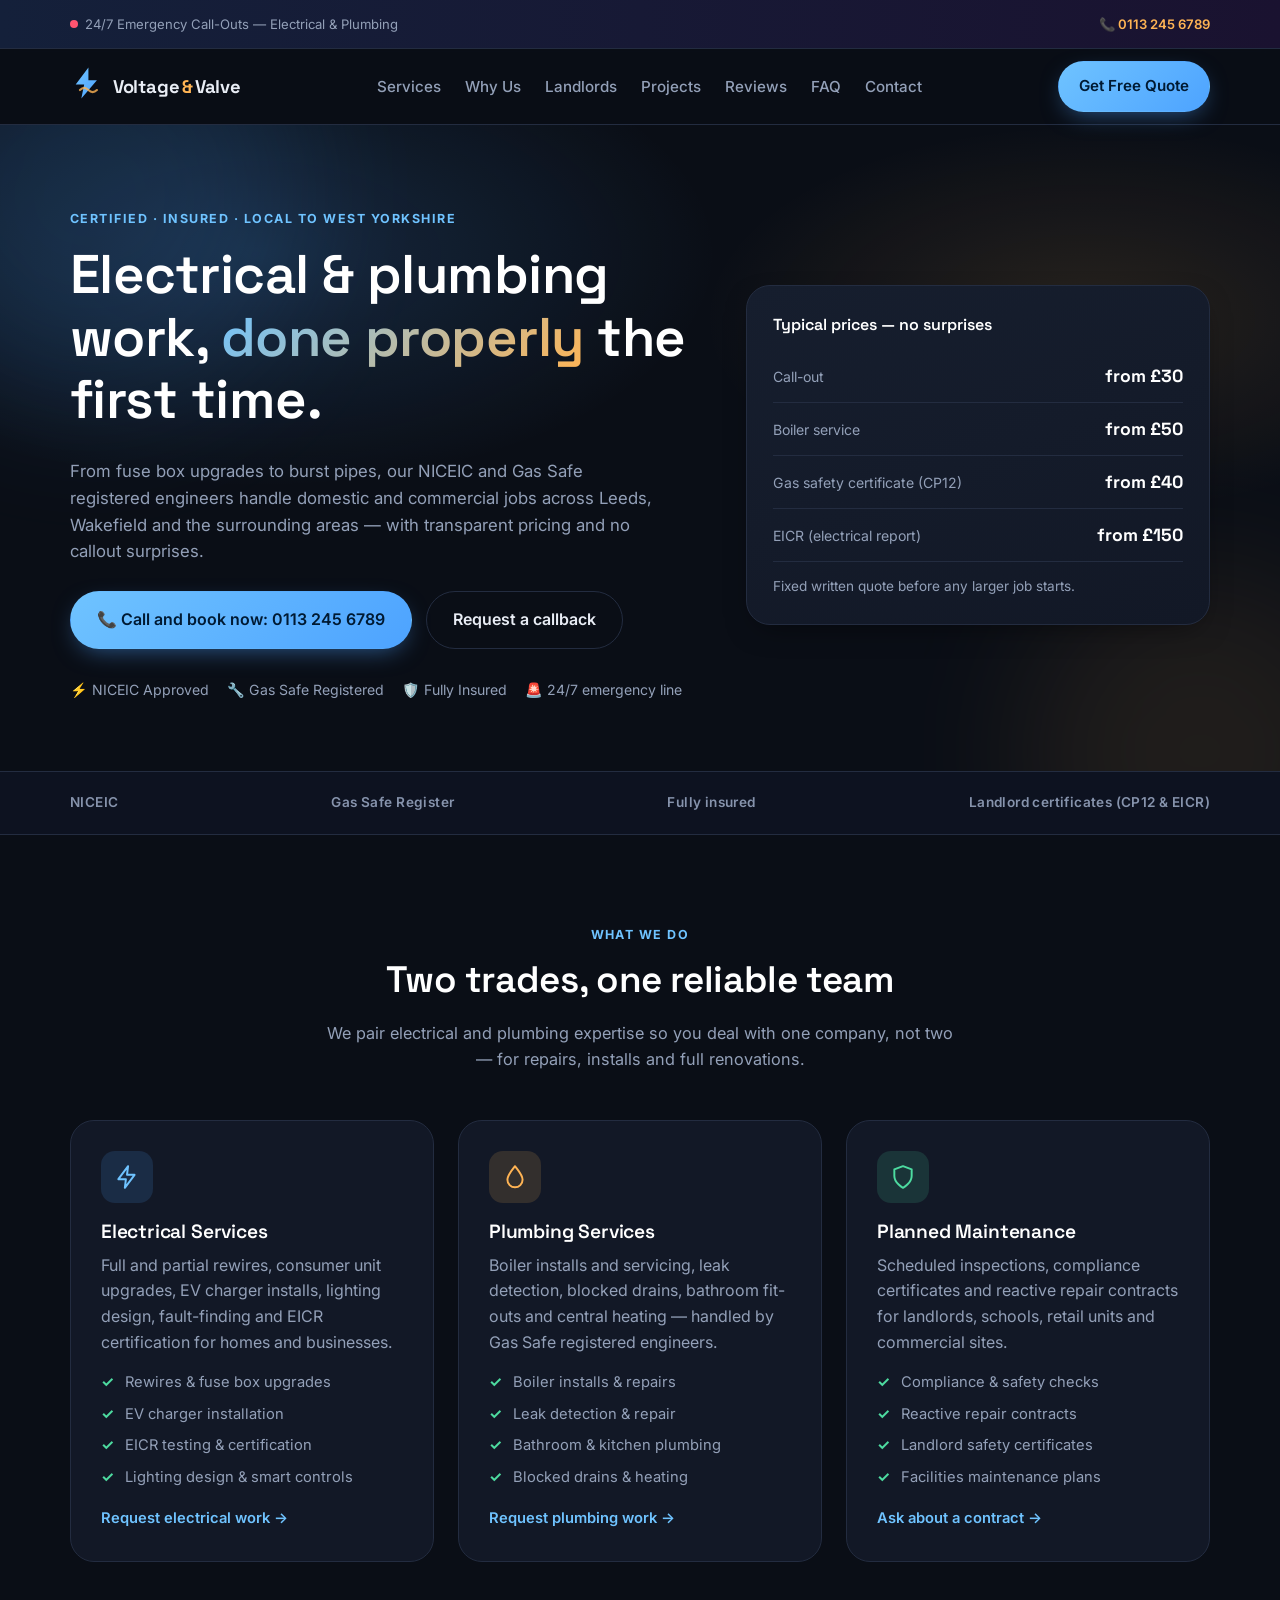
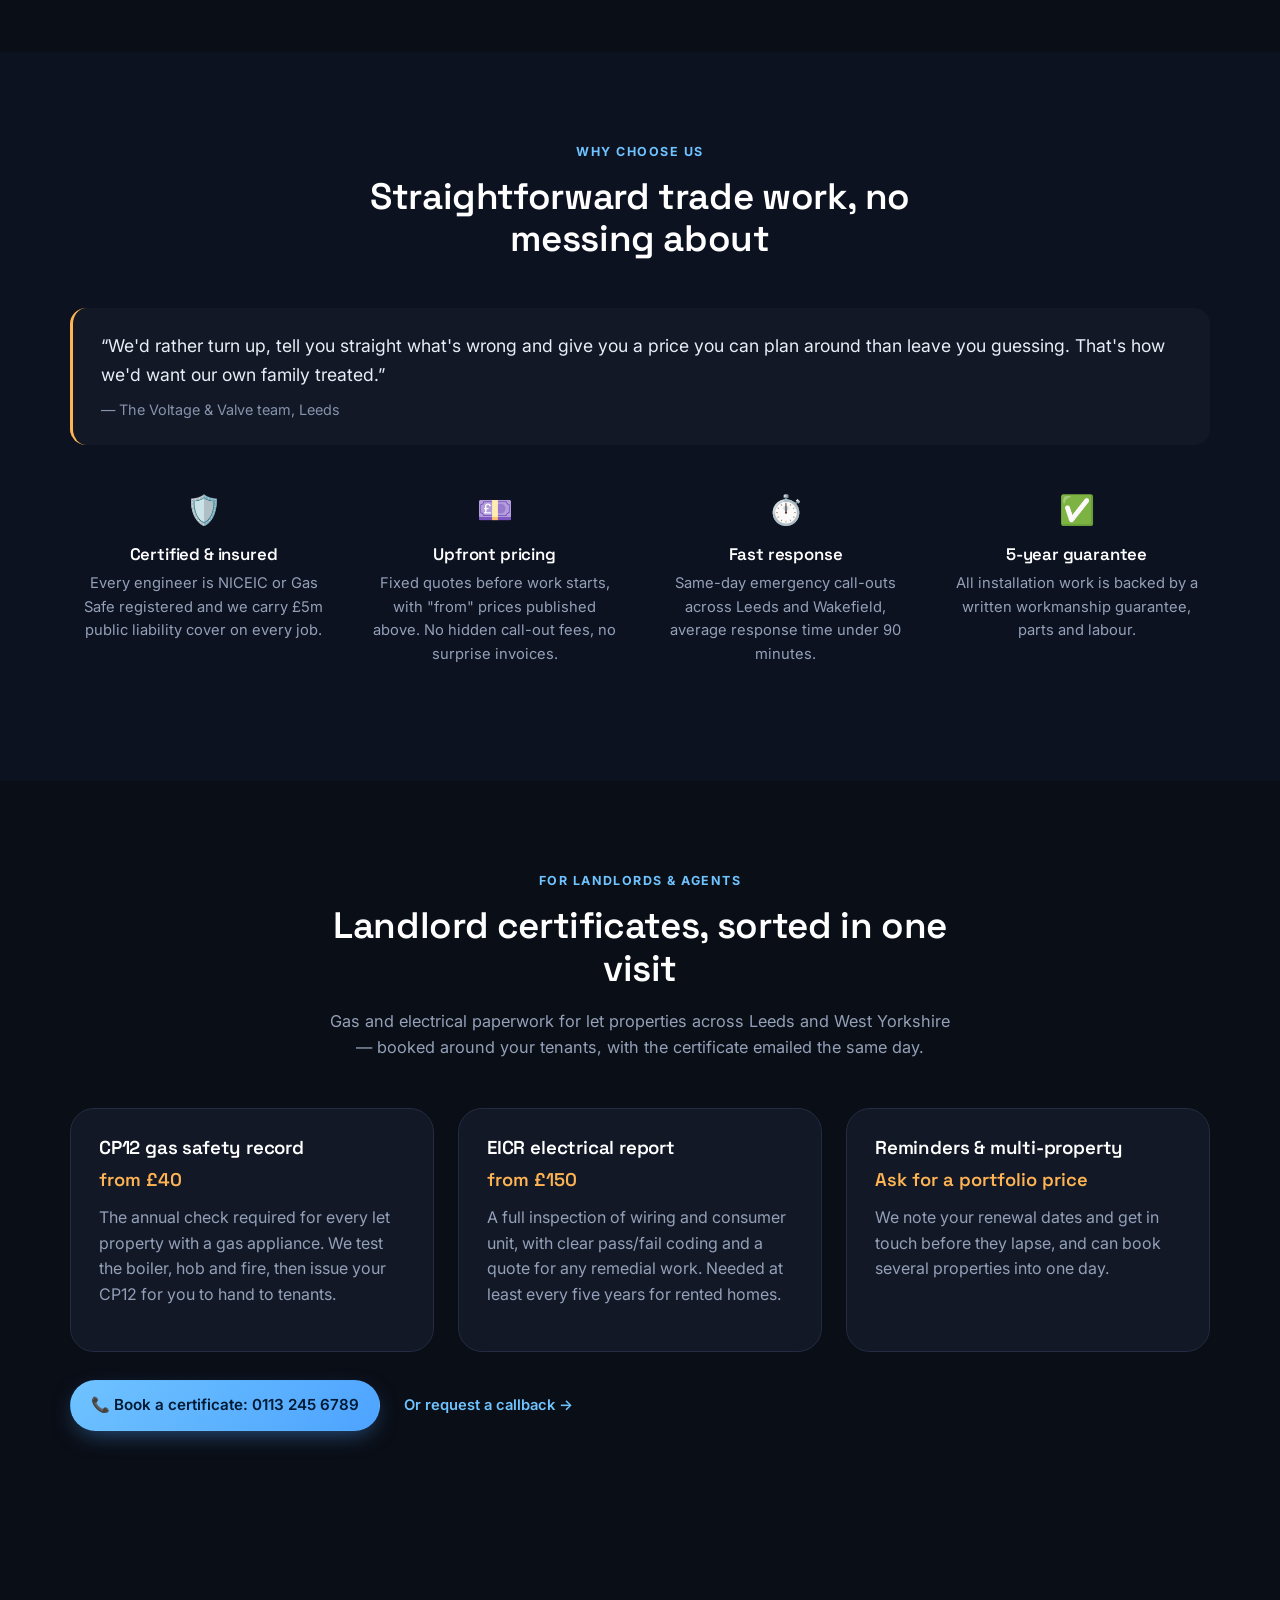
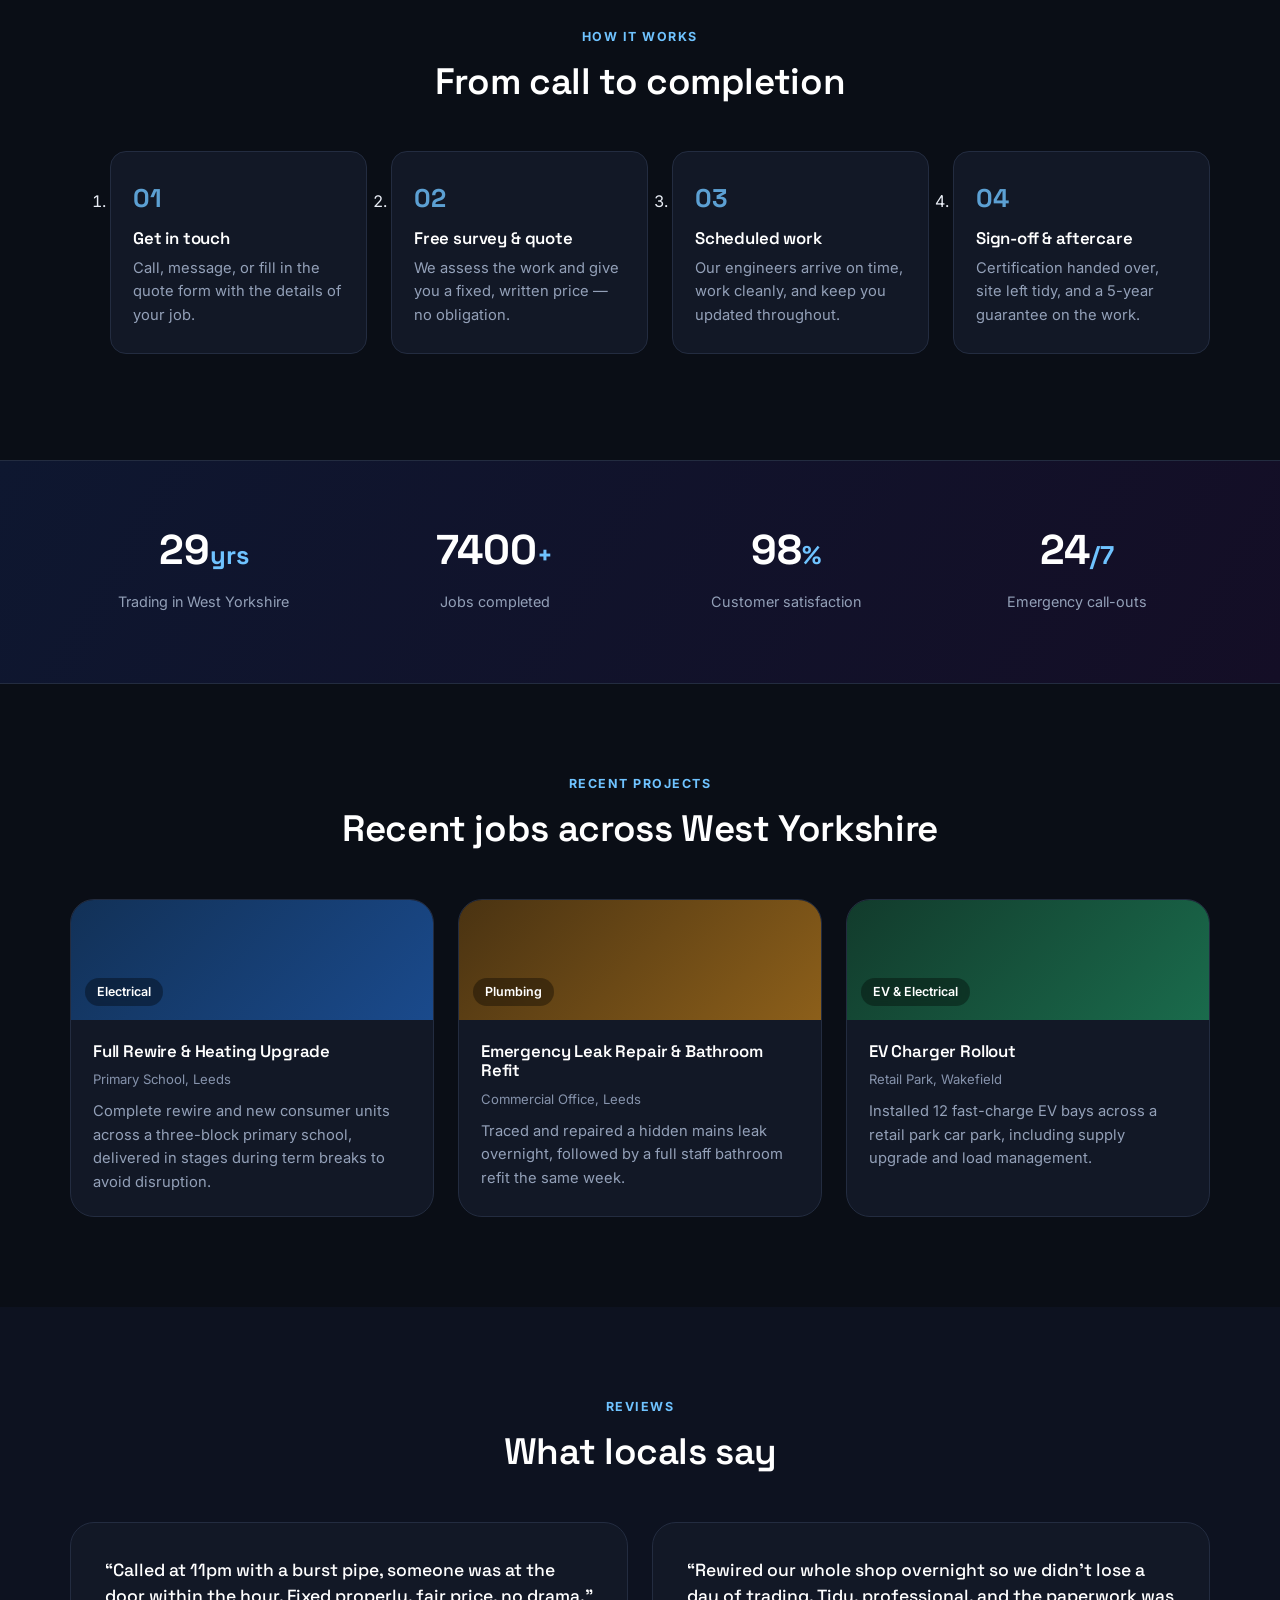
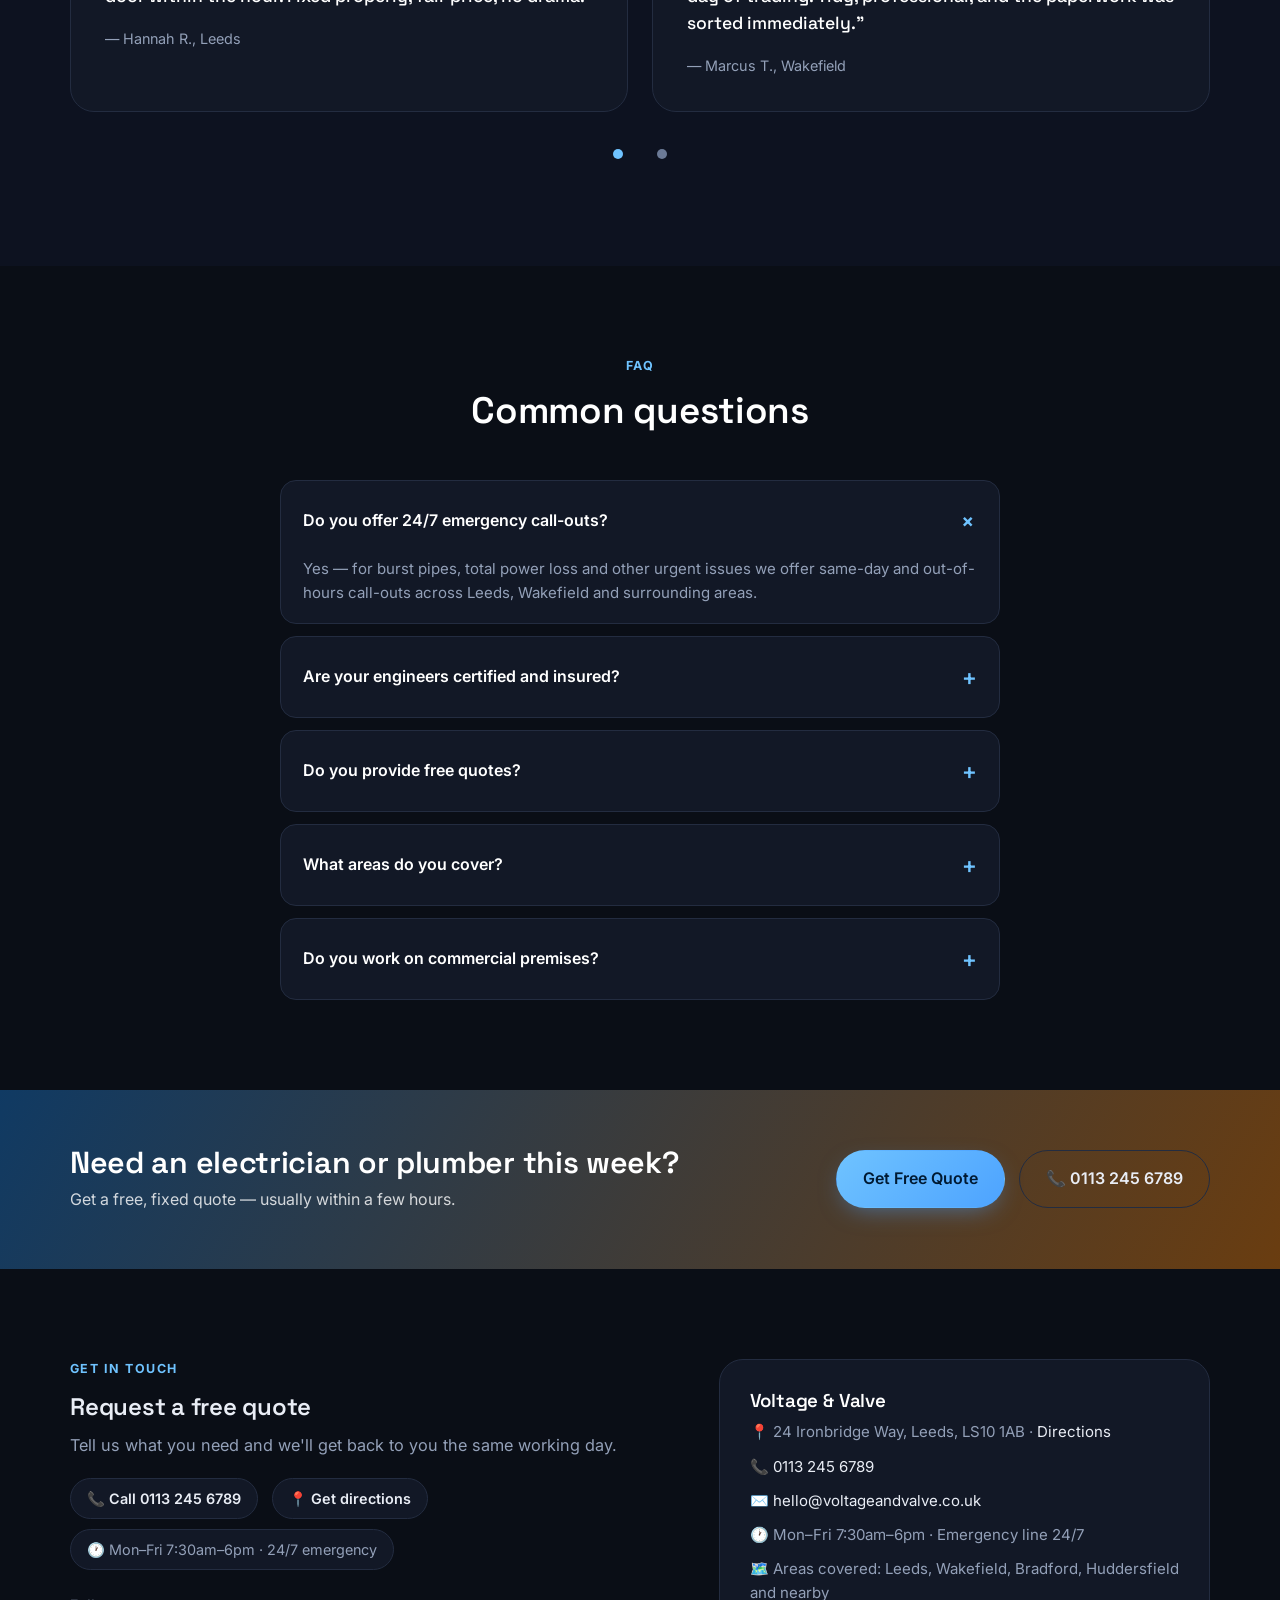
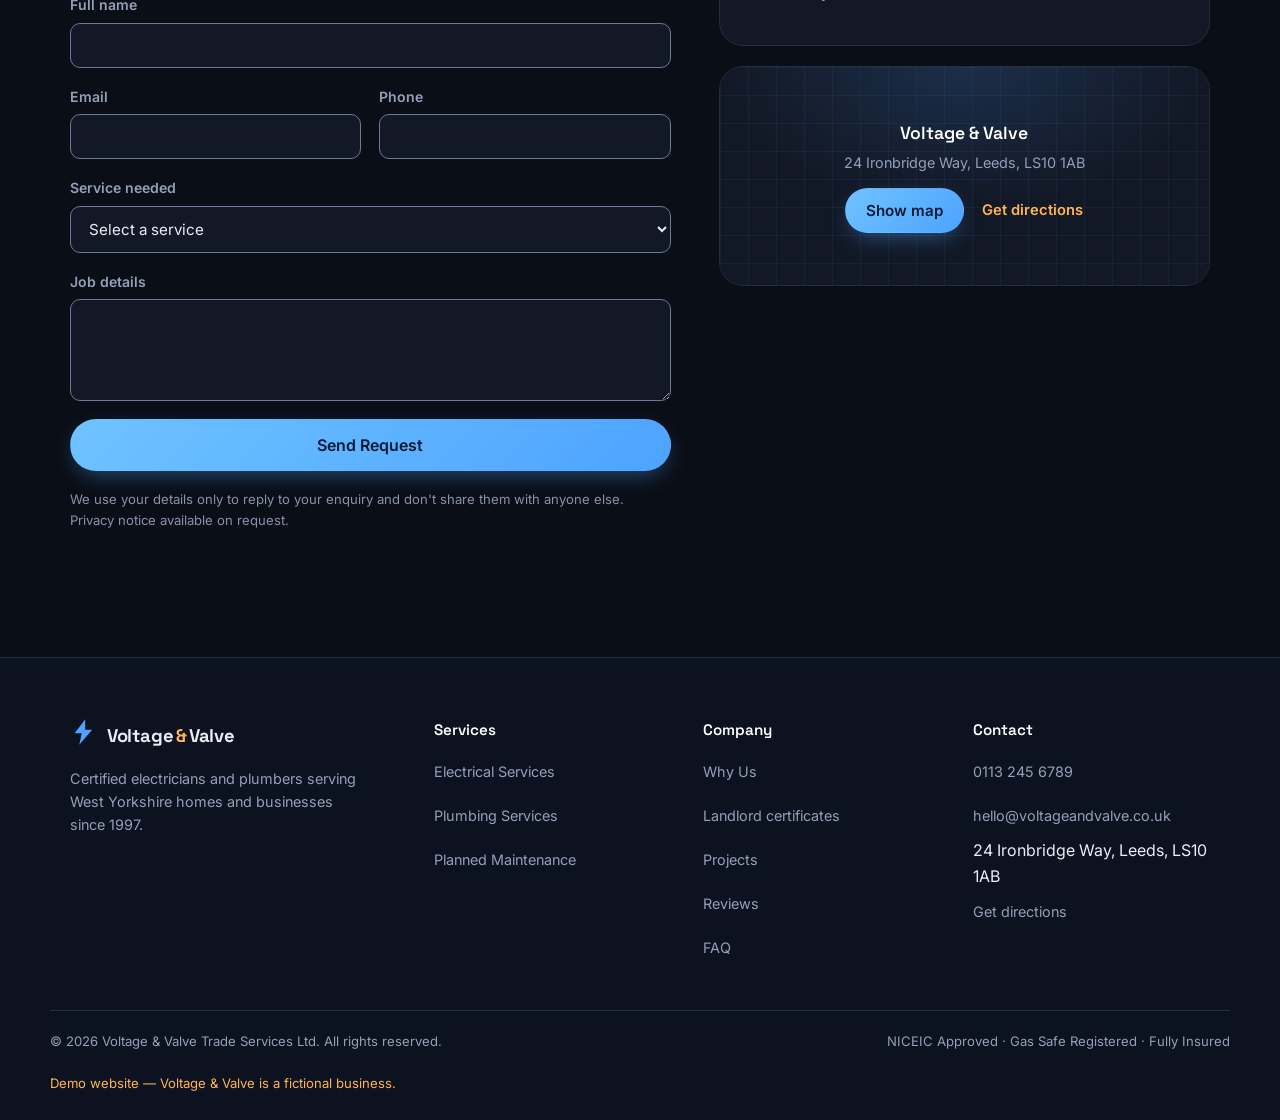
==== commit 889a8e93: "Merge task E" ====
--- a/index.html
+++ b/index.html
@@ -3,8 +3,38 @@
 <head>
 <meta charset="UTF-8" />
 <meta name="viewport" content="width=device-width, initial-scale=1, viewport-fit=cover" />
-<title>Voltage &amp; Valve | Electrical &amp; Plumbing Specialists</title>
-<meta name="description" content="Voltage & Valve are certified electricians and plumbers serving homes and businesses across West Yorkshire. 24/7 emergency call-outs, free quotes, fully insured." />
+<title>Plumber &amp; Electrician in Leeds | Voltage &amp; Valve</title>
+<meta name="description" content="Voltage &amp; Valve: Gas Safe and NICEIC plumbers and electricians in Leeds. Boilers, rewires, landlord certificates and 24/7 emergency call-outs." />
+<!-- PLACEHOLDER: real domain needed once hosted (canonical, og:url, JSON-LD url, sitemap.xml and robots.txt all use this placeholder) -->
+<link rel="canonical" href="https://voltage-and-valve.example/" />
+<meta property="og:type" content="website" />
+<meta property="og:title" content="Plumber &amp; Electrician in Leeds | Voltage &amp; Valve" />
+<meta property="og:description" content="Gas Safe and NICEIC plumbers and electricians in Leeds. Boilers, rewires, landlord certificates and 24/7 emergency call-outs." />
+<meta property="og:url" content="https://voltage-and-valve.example/" />
+<meta property="og:locale" content="en_GB" />
+<meta property="og:site_name" content="Voltage &amp; Valve" />
+<meta name="twitter:card" content="summary_large_image" />
+<meta name="twitter:title" content="Plumber &amp; Electrician in Leeds | Voltage &amp; Valve" />
+<meta name="twitter:description" content="Gas Safe and NICEIC plumbers and electricians in Leeds. Boilers, rewires, landlord certificates and 24/7 emergency call-outs." />
+<script type="application/ld+json">
+{
+  "@context": "https://schema.org",
+  "@type": ["Plumber", "Electrician"],
+  "name": "Voltage & Valve",
+  "url": "https://voltage-and-valve.example/",
+  "telephone": "+441132456789",
+  "email": "hello@voltageandvalve.co.uk",
+  "address": {
+    "@type": "PostalAddress",
+    "streetAddress": "24 Ironbridge Way",
+    "addressLocality": "Leeds",
+    "addressRegion": "West Yorkshire",
+    "postalCode": "LS10 1AB",
+    "addressCountry": "GB"
+  },
+  "areaServed": ["Leeds", "Wakefield", "Bradford", "Huddersfield"]
+}
+</script>
 <meta name="theme-color" content="#0a0e16" />
 <meta name="color-scheme" content="dark" />
 <link rel="icon" href="assets/favicon.svg" type="image/svg+xml" />
@@ -489,13 +519,15 @@
           <p class="info-card__item">🕐 Mon–Fri 7:30am–6pm · Emergency line 24/7</p>
           <p class="info-card__item">🗺️ Areas covered: Leeds, Wakefield, Bradford, Huddersfield and nearby</p>
         </div>
-        <div class="map-embed">
-          <iframe
-            title="Map of the Leeds service area"
-            src="https://www.openstreetmap.org/export/embed.html?bbox=-1.6700%2C53.7500%2C-1.4400%2C53.8600&layer=mapnik&marker=53.8008%2C-1.5491"
-            loading="lazy"
-            referrerpolicy="no-referrer-when-downgrade">
-          </iframe>
+        <div class="map-embed" id="mapEmbed" data-map-src="https://www.openstreetmap.org/export/embed.html?bbox=-1.6700%2C53.7500%2C-1.4400%2C53.8600&amp;layer=mapnik&amp;marker=53.8008%2C-1.5491" data-map-title="Map of the Leeds service area">
+          <div class="map-facade">
+            <p class="map-facade__name">Voltage &amp; Valve</p>
+            <p class="map-facade__addr">24 Ironbridge Way, Leeds, LS10 1AB</p>
+            <div class="map-facade__actions">
+              <button type="button" class="btn btn--accent map-facade__btn">Show map</button>
+              <a class="map-facade__link" href="https://www.google.com/maps/search/?api=1&amp;query=Voltage+%26+Valve+Leeds" target="_blank" rel="noopener">Get directions</a>
+            </div>
+          </div>
         </div>
       </div>
     </div>
--- a/css/style.css
+++ b/css/style.css
@@ -348,8 +348,8 @@
 .info-card h3{ color:#fff; }
 .info-card__item{ margin: 0 0 10px; font-size:.94rem; color: var(--text-muted); }
 .info-card__item a{ color: var(--text); }
-.map-embed{ border-radius: var(--radius-lg); overflow:hidden; border:1px solid var(--border); height: 220px; filter: grayscale(.3) invert(.92) contrast(.9); }
-.map-embed iframe{ width:100%; height:100%; border:0; }
+.map-embed{ border-radius: var(--radius-lg); overflow:hidden; border:1px solid var(--border); height: 220px; }
+.map-embed iframe{ width:100%; height:100%; border:0; display:block; filter: grayscale(.3) invert(.92) contrast(.9); }
 
 /* ---------- Footer ---------- */
 .site-footer{ background: var(--bg-alt); border-top:1px solid var(--border); padding: 60px 0 0; }
@@ -467,3 +467,19 @@
 @media (max-width: 980px){
   .landlord-grid{ grid-template-columns: 1fr; }
 }
+
+/* Map facade */
+.map-facade{
+  height:100%; display:flex; flex-direction:column; align-items:center; justify-content:center; text-align:center;
+  gap:4px; padding:16px;
+  background:
+    linear-gradient(rgba(77,163,255,.07) 1px, transparent 1px) 0 0 / 28px 28px,
+    linear-gradient(90deg, rgba(77,163,255,.07) 1px, transparent 1px) 0 0 / 28px 28px,
+    radial-gradient(70% 90% at 50% 0%, rgba(77,163,255,.16), transparent 70%),
+    var(--surface);
+}
+.map-facade__name{ margin:0; font-family: var(--ff-head); font-weight:600; color:#fff; font-size:1.1rem; }
+.map-facade__addr{ margin:0 0 10px; font-size:.9rem; color: var(--text-muted); }
+.map-facade__actions{ display:flex; flex-wrap:wrap; align-items:center; justify-content:center; gap:4px 18px; }
+.map-facade__btn{ cursor:pointer; min-height:44px; }
+.map-facade__link{ color: var(--amber); font-weight:600; font-size:.92rem; display:inline-flex; align-items:center; min-height:44px; }
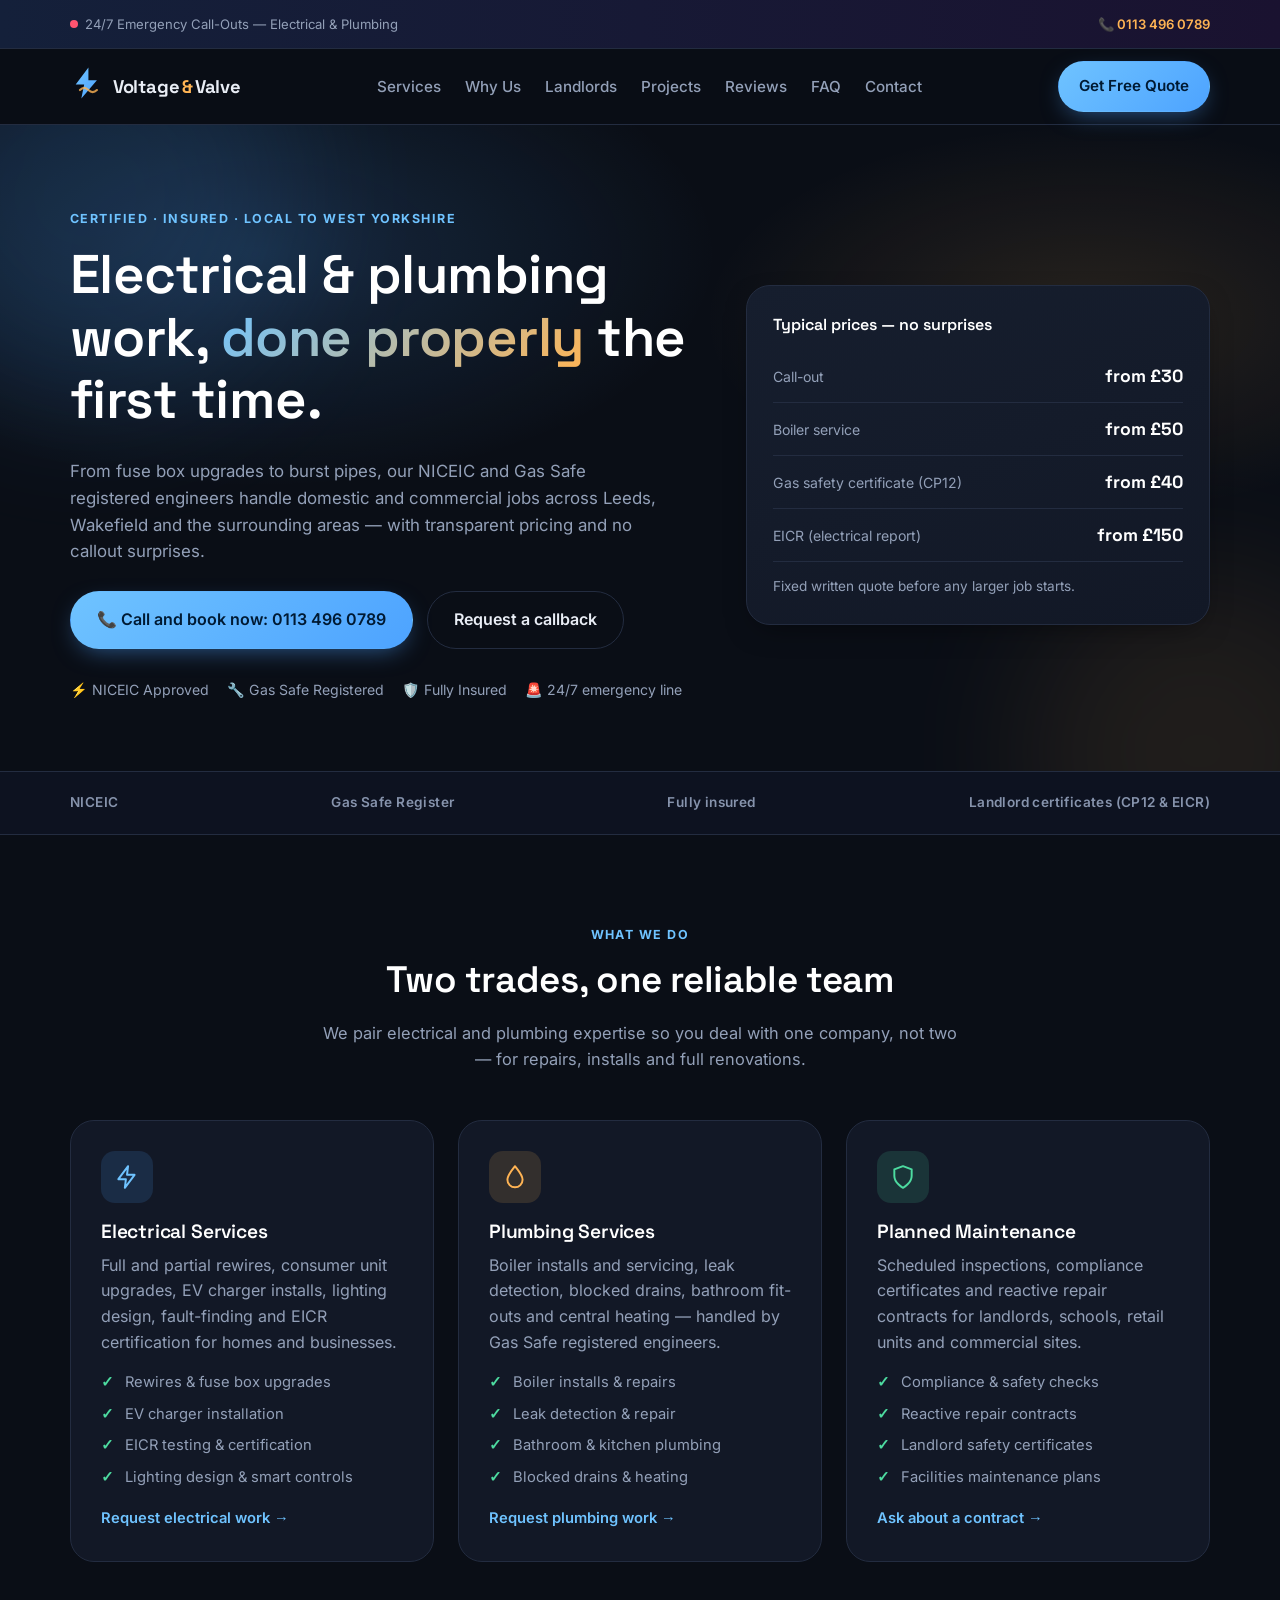
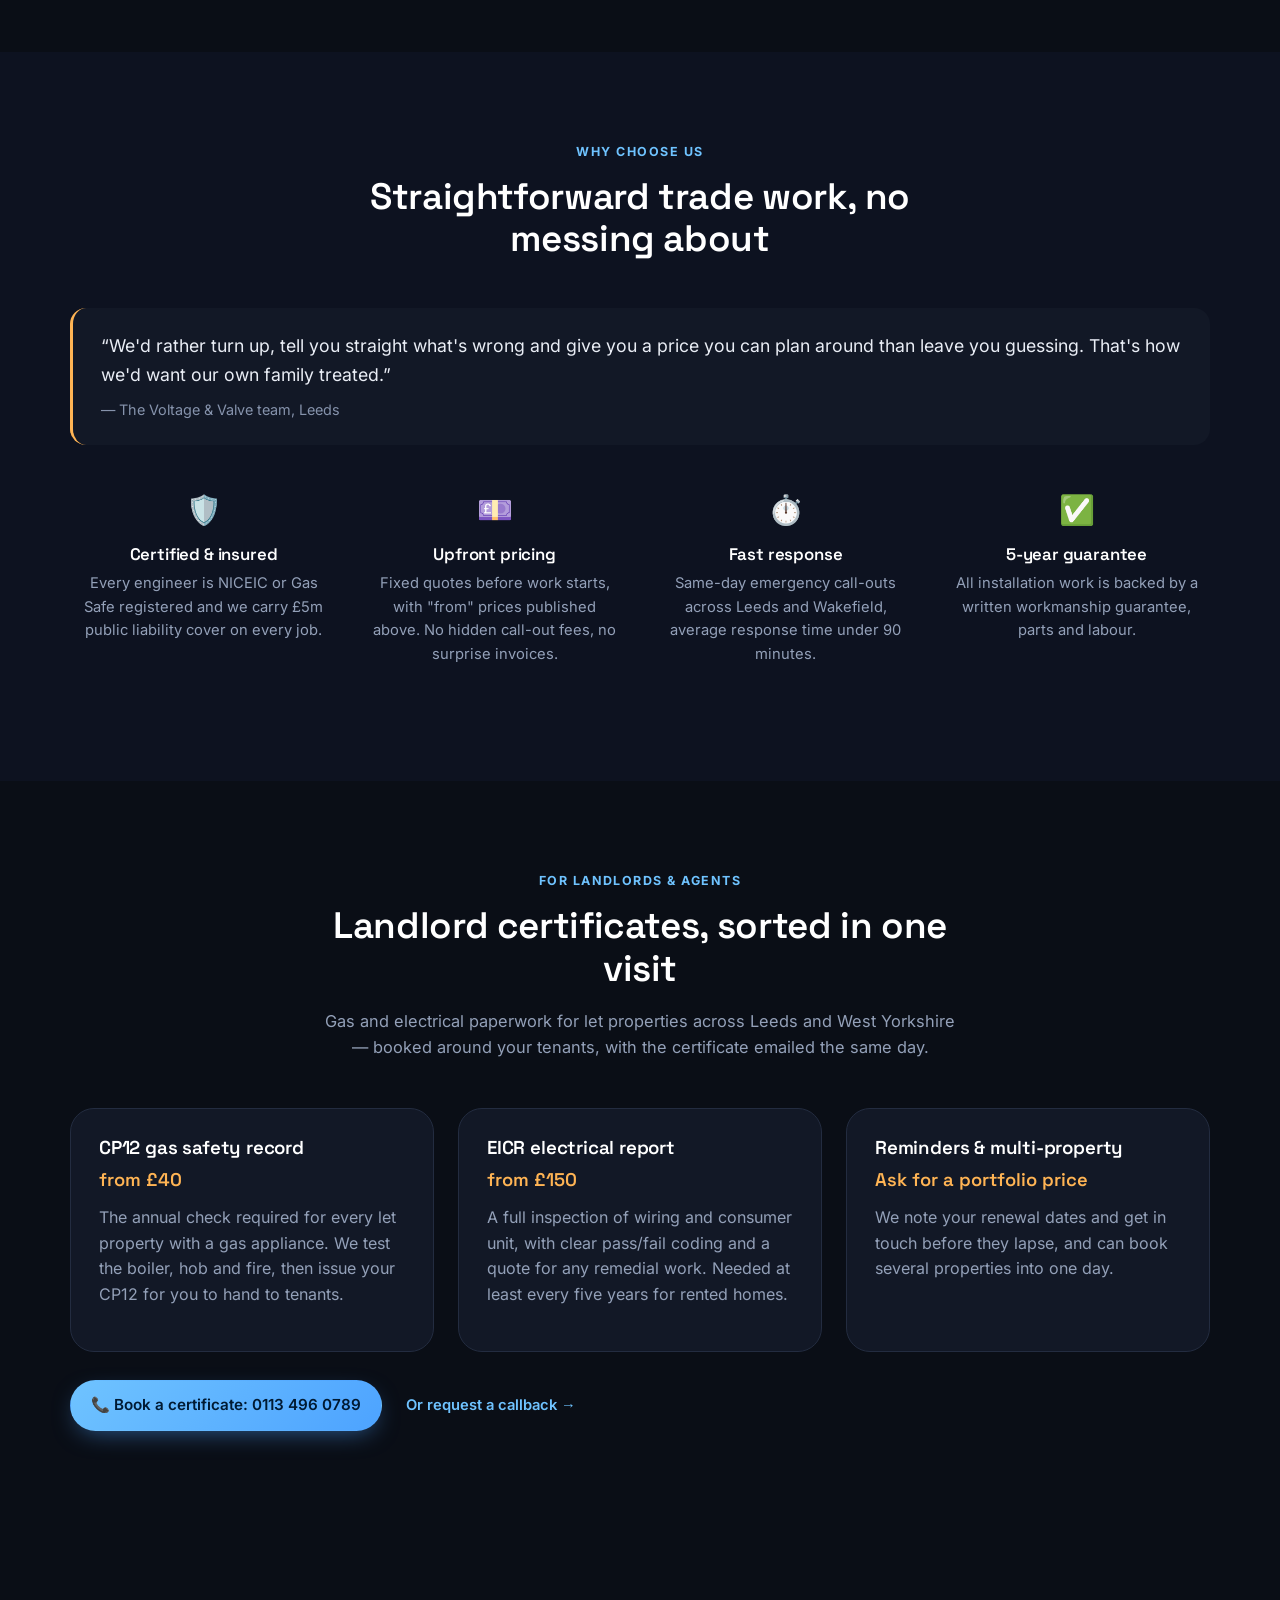
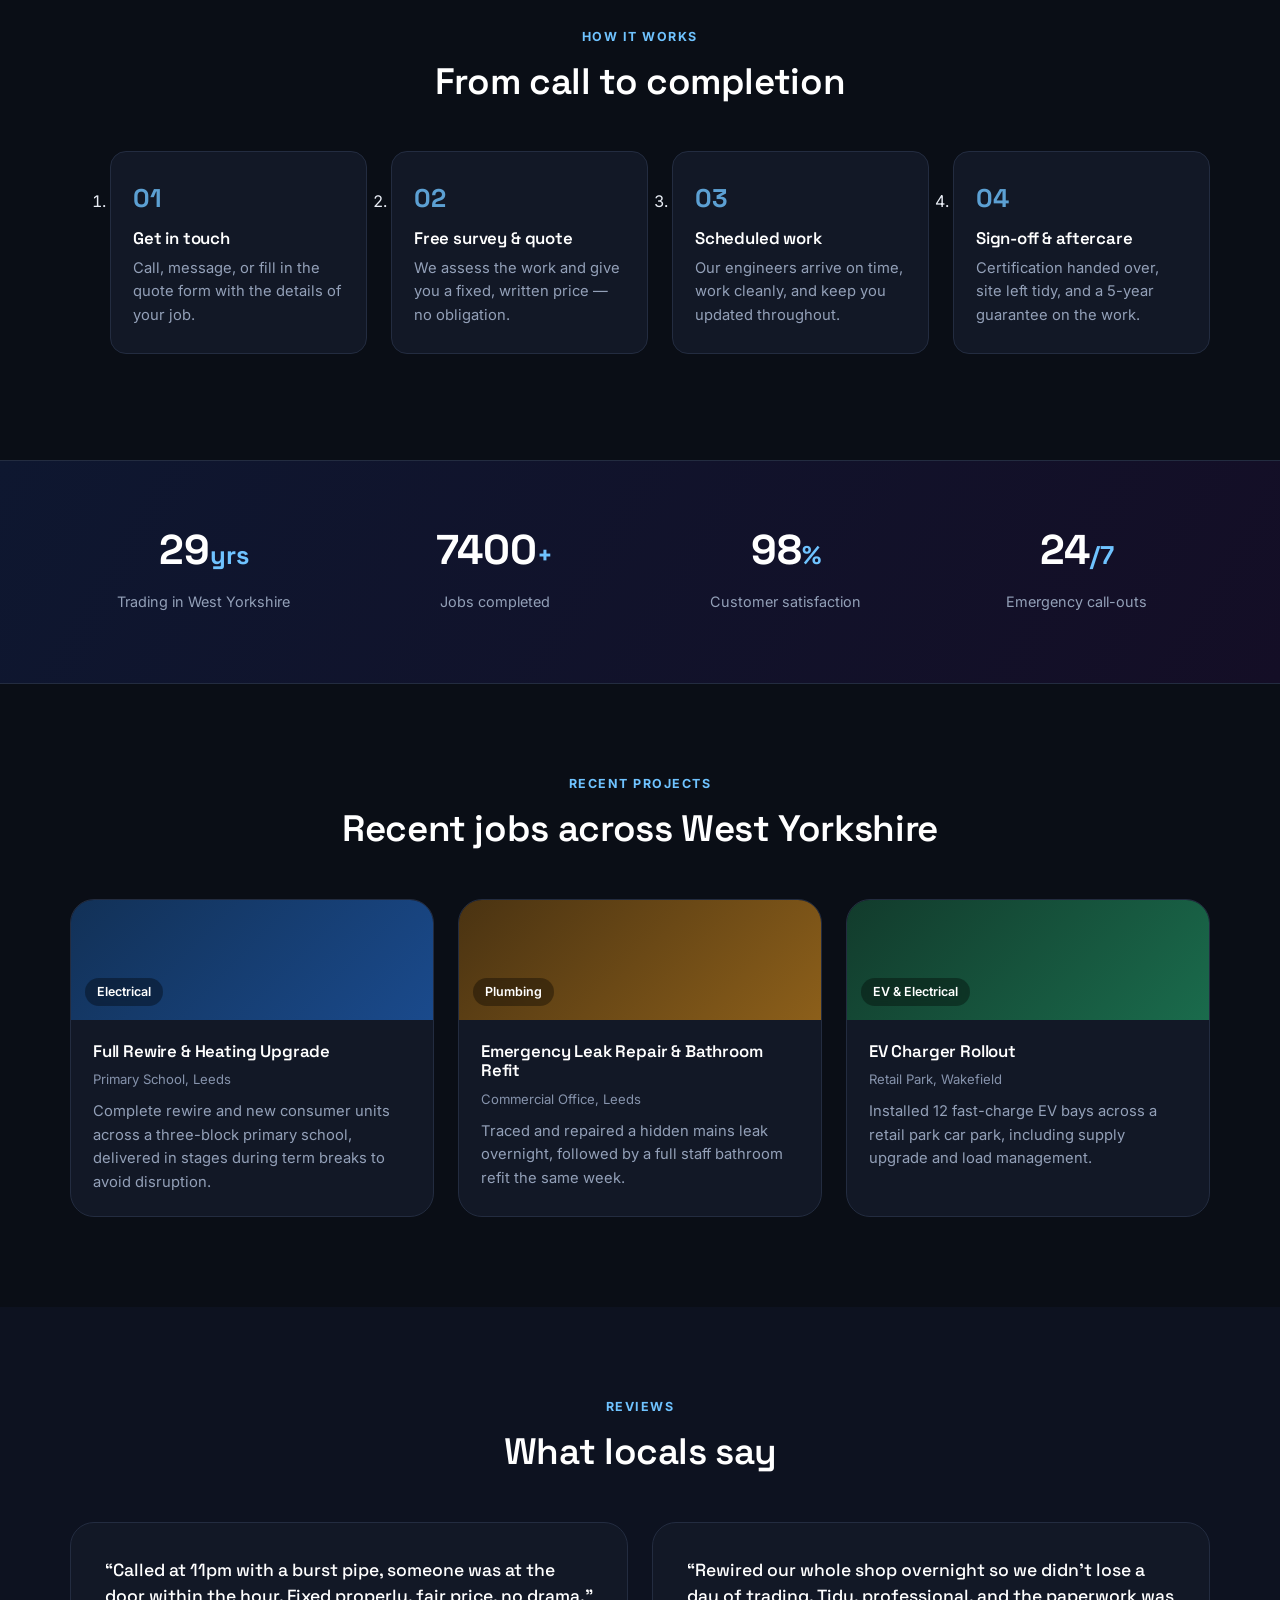
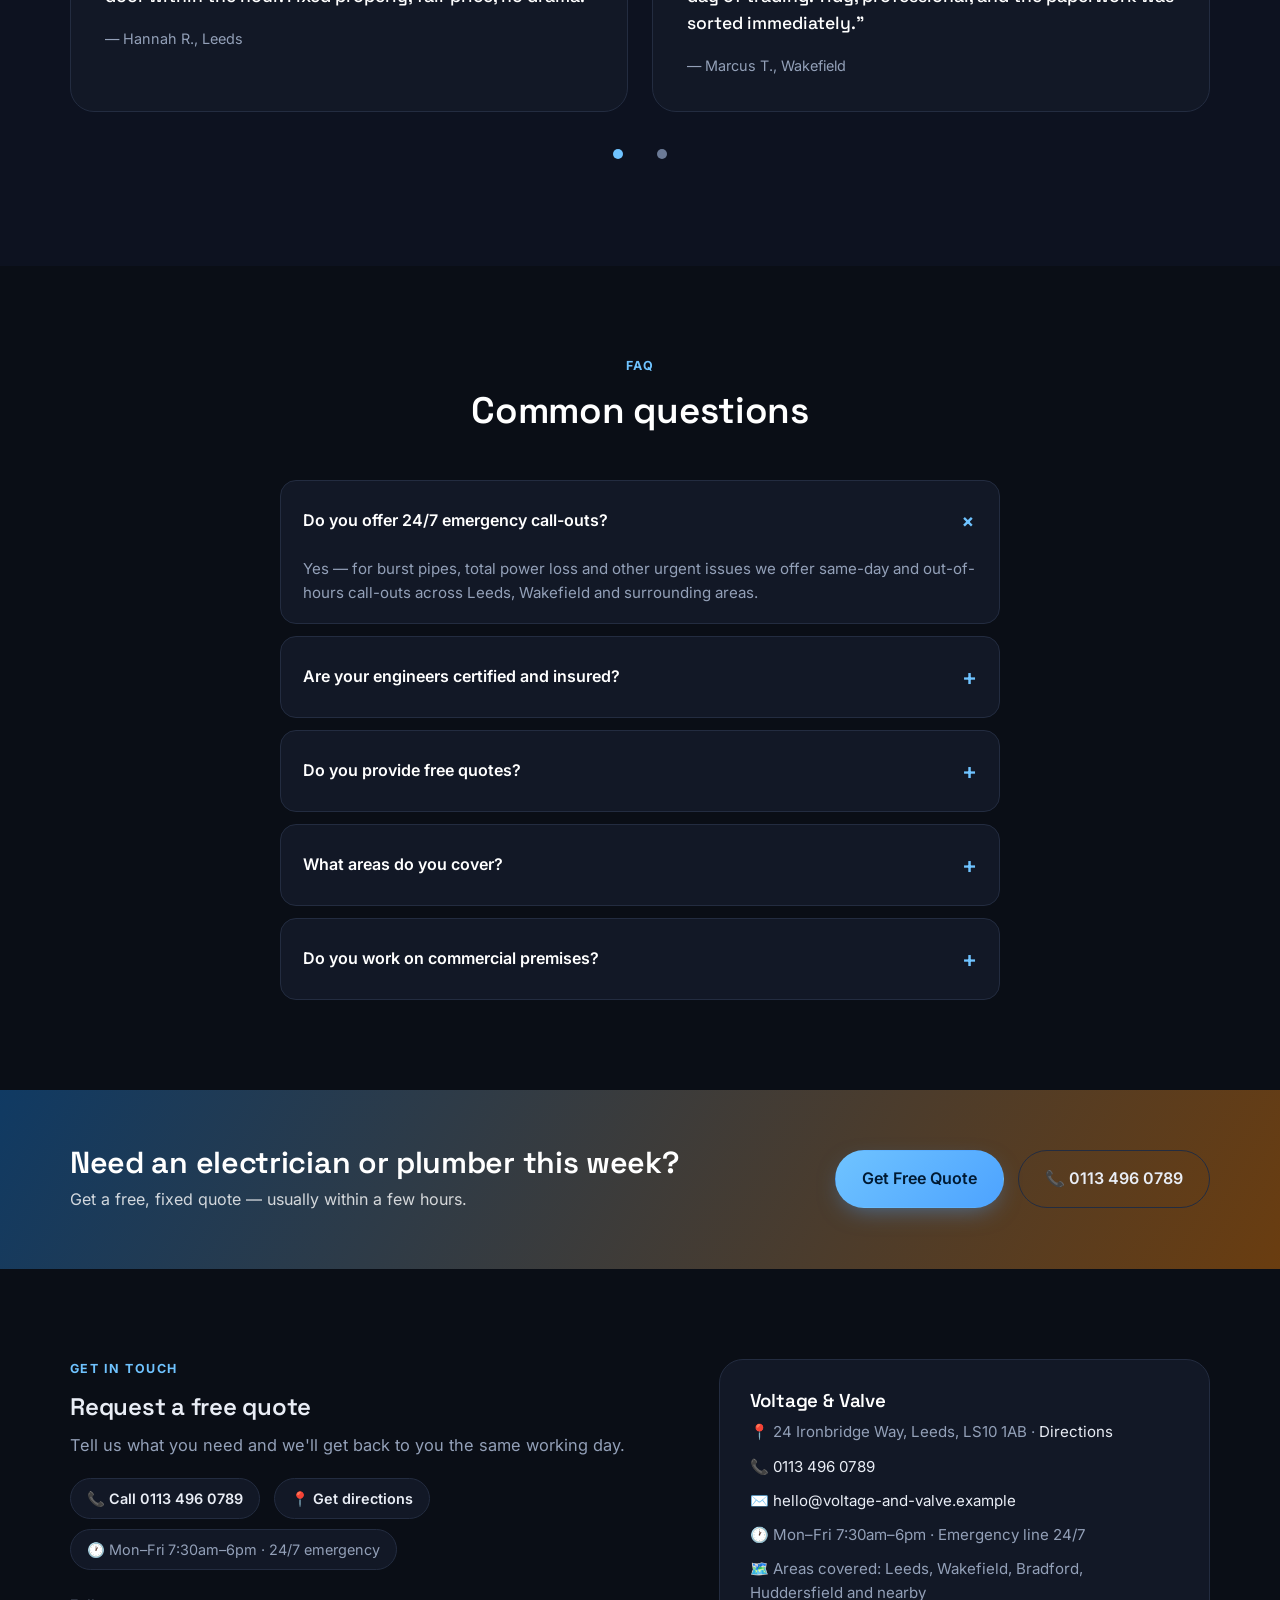
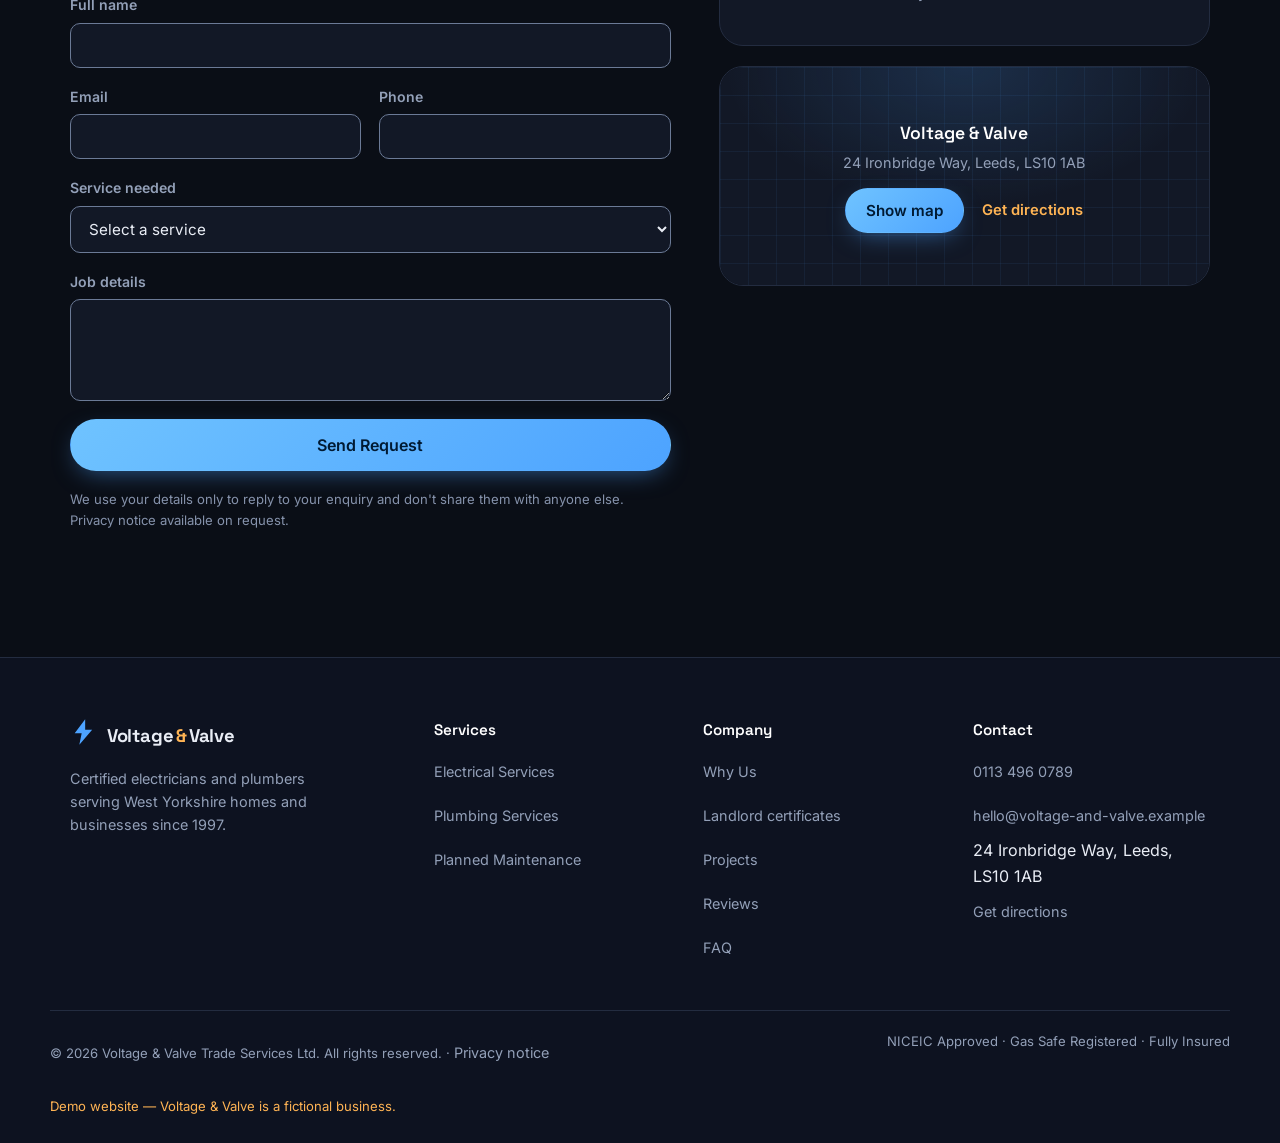
==== commit 6d8ef2de: "Security and privacy hardening - Self-host Pexels images (WebP; JPEG for og:image) and Google Fonts " ====
--- a/index.html
+++ b/index.html
@@ -3,6 +3,8 @@
 <head>
 <meta charset="UTF-8" />
 <meta name="viewport" content="width=device-width, initial-scale=1, viewport-fit=cover" />
+<meta http-equiv="Content-Security-Policy" content="default-src 'self'; script-src 'self'; style-src 'self' 'unsafe-inline'; img-src 'self' data:; font-src 'self'; frame-src https://www.openstreetmap.org; connect-src 'self'; form-action 'self'; base-uri 'self'; object-src 'none'; upgrade-insecure-requests" />
+<meta name="referrer" content="strict-origin-when-cross-origin" />
 <title>Plumber &amp; Electrician in Leeds | Voltage &amp; Valve</title>
 <meta name="description" content="Voltage &amp; Valve: Gas Safe and NICEIC plumbers and electricians in Leeds. Boilers, rewires, landlord certificates and 24/7 emergency call-outs." />
 <!-- PLACEHOLDER: real domain needed once hosted (canonical, og:url, JSON-LD url, sitemap.xml and robots.txt all use this placeholder) -->
@@ -22,8 +24,8 @@
   "@type": ["Plumber", "Electrician"],
   "name": "Voltage & Valve",
   "url": "https://voltage-and-valve.example/",
-  "telephone": "+441132456789",
-  "email": "hello@voltageandvalve.co.uk",
+  "telephone": "+441134960789",
+  "email": "hello@voltage-and-valve.example",
   "address": {
     "@type": "PostalAddress",
     "streetAddress": "24 Ironbridge Way",
@@ -38,9 +40,7 @@
 <meta name="theme-color" content="#0a0e16" />
 <meta name="color-scheme" content="dark" />
 <link rel="icon" href="assets/favicon.svg" type="image/svg+xml" />
-<link rel="preconnect" href="https://fonts.googleapis.com" />
-<link rel="preconnect" href="https://fonts.gstatic.com" crossorigin />
-<link href="https://fonts.googleapis.com/css2?family=Space+Grotesk:wght@500;600;700&family=Inter:wght@400;500;600;700&display=swap" rel="stylesheet" />
+<link rel="stylesheet" href="fonts/fonts.css" />
 <link rel="stylesheet" href="css/style.css" />
 </head>
 <body>
@@ -51,7 +51,7 @@
 <div class="topbar">
   <div class="wrap topbar__inner">
     <p><span class="pulse-dot" aria-hidden="true"></span> 24/7 Emergency Call-Outs — Electrical &amp; Plumbing</p>
-    <a href="tel:+441132456789" class="topbar__phone">📞 0113 245 6789</a>
+    <a href="tel:+441134960789" class="topbar__phone">📞 0113 496 0789</a>
   </div>
 </div>
 
@@ -107,7 +107,7 @@
         <h1>Electrical &amp; plumbing work, <span class="text-gradient">done properly</span> the first time.</h1>
         <p class="hero__lede">From fuse box upgrades to burst pipes, our NICEIC and Gas Safe registered engineers handle domestic and commercial jobs across Leeds, Wakefield and the surrounding areas — with transparent pricing and no callout surprises.</p>
         <div class="hero__ctas">
-          <a href="tel:+441132456789" class="btn btn--accent btn--lg">📞 Call and book now: 0113 245 6789</a>
+          <a href="tel:+441134960789" class="btn btn--accent btn--lg">📞 Call and book now: 0113 496 0789</a>
           <a href="#contact" class="btn btn--outline btn--lg">Request a callback</a>
         </div>
         <ul class="trust-row">
@@ -279,7 +279,7 @@
           <p>We note your renewal dates and get in touch before they lapse, and can book several properties into one day.</p>
         </article>
       </div>
-      <p class="landlord-cta reveal"><a href="tel:+441132456789" class="btn btn--accent">📞 Book a certificate: 0113 245 6789</a> <a href="#contact" class="link-arrow">Or request a callback →</a></p>
+      <p class="landlord-cta reveal"><a href="tel:+441134960789" class="btn btn--accent">📞 Book a certificate: 0113 496 0789</a> <a href="#contact" class="link-arrow">Or request a callback →</a></p>
     </div>
   </section>
 
@@ -453,7 +453,7 @@
       </div>
       <div class="cta-banner__actions">
         <a href="#contact" class="btn btn--accent btn--lg">Get Free Quote</a>
-        <a href="tel:+441132456789" class="btn btn--outline btn--lg">📞 0113 245 6789</a>
+        <a href="tel:+441134960789" class="btn btn--outline btn--lg">📞 0113 496 0789</a>
       </div>
     </div>
   </section>
@@ -467,7 +467,7 @@
         <p class="section__sub">Tell us what you need and we'll get back to you the same working day.</p>
 
         <ul class="quick-contact">
-          <li><a href="tel:+441132456789">📞 Call 0113 245 6789</a></li>
+          <li><a href="tel:+441134960789">📞 Call 0113 496 0789</a></li>
           <!-- PLACEHOLDER: confirm business address before relying on this directions link -->
           <li><a href="https://www.google.com/maps/dir/?api=1&amp;destination=24+Ironbridge+Way,+Leeds,+LS10+1AB" target="_blank" rel="noopener">📍 Get directions</a></li>
           <!-- /PLACEHOLDER -->
@@ -514,8 +514,8 @@
         <div class="info-card">
           <h3>Voltage &amp; Valve</h3>
           <p class="info-card__item">📍 24 Ironbridge Way, Leeds, LS10 1AB · <a href="https://www.google.com/maps/dir/?api=1&amp;destination=24+Ironbridge+Way,+Leeds,+LS10+1AB" target="_blank" rel="noopener">Directions</a></p>
-          <p class="info-card__item">📞 <a href="tel:+441132456789">0113 245 6789</a></p>
-          <p class="info-card__item">✉️ <a href="mailto:hello@voltageandvalve.co.uk">hello@voltageandvalve.co.uk</a></p>
+          <p class="info-card__item">📞 <a href="tel:+441134960789">0113 496 0789</a></p>
+          <p class="info-card__item">✉️ <a href="mailto:hello@voltage-and-valve.example">hello@voltage-and-valve.example</a></p>
           <p class="info-card__item">🕐 Mon–Fri 7:30am–6pm · Emergency line 24/7</p>
           <p class="info-card__item">🗺️ Areas covered: Leeds, Wakefield, Bradford, Huddersfield and nearby</p>
         </div>
@@ -573,8 +573,8 @@
     <div>
       <p class="footer__title">Contact</p>
       <ul>
-        <li><a href="tel:+441132456789">0113 245 6789</a></li>
-        <li><a href="mailto:hello@voltageandvalve.co.uk">hello@voltageandvalve.co.uk</a></li>
+        <li><a href="tel:+441134960789">0113 496 0789</a></li>
+        <li><a href="mailto:hello@voltage-and-valve.example">hello@voltage-and-valve.example</a></li>
         <li>24 Ironbridge Way, Leeds, LS10 1AB</li>
         <li><a href="https://www.google.com/maps/dir/?api=1&amp;destination=24+Ironbridge+Way,+Leeds,+LS10+1AB" target="_blank" rel="noopener">Get directions</a></li>
       </ul>
@@ -582,7 +582,7 @@
   </div>
 
   <div class="wrap footer__bottom">
-    <p>© <span id="year"></span> Voltage &amp; Valve Trade Services Ltd. All rights reserved.</p>
+    <p>© <span id="year">2026</span> Voltage &amp; Valve Trade Services Ltd. All rights reserved. · <a href="privacy.html">Privacy notice</a></p>
     <!-- PLACEHOLDER: confirm registrations before pitching -->
     <p>NICEIC Approved · Gas Safe Registered · Fully Insured</p>
     <!-- /PLACEHOLDER -->
@@ -590,7 +590,7 @@
   </div>
 </footer>
 
-<a href="tel:+441132456789" class="fab-call" aria-label="Call Voltage and Valve now">📞</a>
+<a href="tel:+441134960789" class="fab-call" aria-label="Call Voltage and Valve now">📞</a>
 <button class="back-to-top" id="backToTop" aria-label="Back to top">↑</button>
 
 <script src="js/script.js"></script>
--- a/fonts/fonts.css
+++ b/fonts/fonts.css
@@ -0,0 +1,57 @@
+/* Self-hosted Google Fonts (latin subset), downloaded 2026-10-02. */
+@font-face {
+  font-family: 'Inter';
+  font-style: normal;
+  font-weight: 400;
+  font-display: swap;
+  src: url(UcC73FwrK3iLTeHuS_nVMrMxCp50SjIa1ZL7.woff2) format('woff2');
+  unicode-range: U+0000-00FF, U+0131, U+0152-0153, U+02BB-02BC, U+02C6, U+02DA, U+02DC, U+0304, U+0308, U+0329, U+2000-206F, U+20AC, U+2122, U+2191, U+2193, U+2212, U+2215, U+FEFF, U+FFFD;
+}
+@font-face {
+  font-family: 'Inter';
+  font-style: normal;
+  font-weight: 500;
+  font-display: swap;
+  src: url(UcC73FwrK3iLTeHuS_nVMrMxCp50SjIa1ZL7.woff2) format('woff2');
+  unicode-range: U+0000-00FF, U+0131, U+0152-0153, U+02BB-02BC, U+02C6, U+02DA, U+02DC, U+0304, U+0308, U+0329, U+2000-206F, U+20AC, U+2122, U+2191, U+2193, U+2212, U+2215, U+FEFF, U+FFFD;
+}
+@font-face {
+  font-family: 'Inter';
+  font-style: normal;
+  font-weight: 600;
+  font-display: swap;
+  src: url(UcC73FwrK3iLTeHuS_nVMrMxCp50SjIa1ZL7.woff2) format('woff2');
+  unicode-range: U+0000-00FF, U+0131, U+0152-0153, U+02BB-02BC, U+02C6, U+02DA, U+02DC, U+0304, U+0308, U+0329, U+2000-206F, U+20AC, U+2122, U+2191, U+2193, U+2212, U+2215, U+FEFF, U+FFFD;
+}
+@font-face {
+  font-family: 'Inter';
+  font-style: normal;
+  font-weight: 700;
+  font-display: swap;
+  src: url(UcC73FwrK3iLTeHuS_nVMrMxCp50SjIa1ZL7.woff2) format('woff2');
+  unicode-range: U+0000-00FF, U+0131, U+0152-0153, U+02BB-02BC, U+02C6, U+02DA, U+02DC, U+0304, U+0308, U+0329, U+2000-206F, U+20AC, U+2122, U+2191, U+2193, U+2212, U+2215, U+FEFF, U+FFFD;
+}
+@font-face {
+  font-family: 'Space Grotesk';
+  font-style: normal;
+  font-weight: 500;
+  font-display: swap;
+  src: url(V8mDoQDjQSkFtoMM3T6r8E7mPbF4Cw.woff2) format('woff2');
+  unicode-range: U+0000-00FF, U+0131, U+0152-0153, U+02BB-02BC, U+02C6, U+02DA, U+02DC, U+0304, U+0308, U+0329, U+2000-206F, U+20AC, U+2122, U+2191, U+2193, U+2212, U+2215, U+FEFF, U+FFFD;
+}
+@font-face {
+  font-family: 'Space Grotesk';
+  font-style: normal;
+  font-weight: 600;
+  font-display: swap;
+  src: url(V8mDoQDjQSkFtoMM3T6r8E7mPbF4Cw.woff2) format('woff2');
+  unicode-range: U+0000-00FF, U+0131, U+0152-0153, U+02BB-02BC, U+02C6, U+02DA, U+02DC, U+0304, U+0308, U+0329, U+2000-206F, U+20AC, U+2122, U+2191, U+2193, U+2212, U+2215, U+FEFF, U+FFFD;
+}
+@font-face {
+  font-family: 'Space Grotesk';
+  font-style: normal;
+  font-weight: 700;
+  font-display: swap;
+  src: url(V8mDoQDjQSkFtoMM3T6r8E7mPbF4Cw.woff2) format('woff2');
+  unicode-range: U+0000-00FF, U+0131, U+0152-0153, U+02BB-02BC, U+02C6, U+02DA, U+02DC, U+0304, U+0308, U+0329, U+2000-206F, U+20AC, U+2122, U+2191, U+2193, U+2212, U+2215, U+FEFF, U+FFFD;
+}
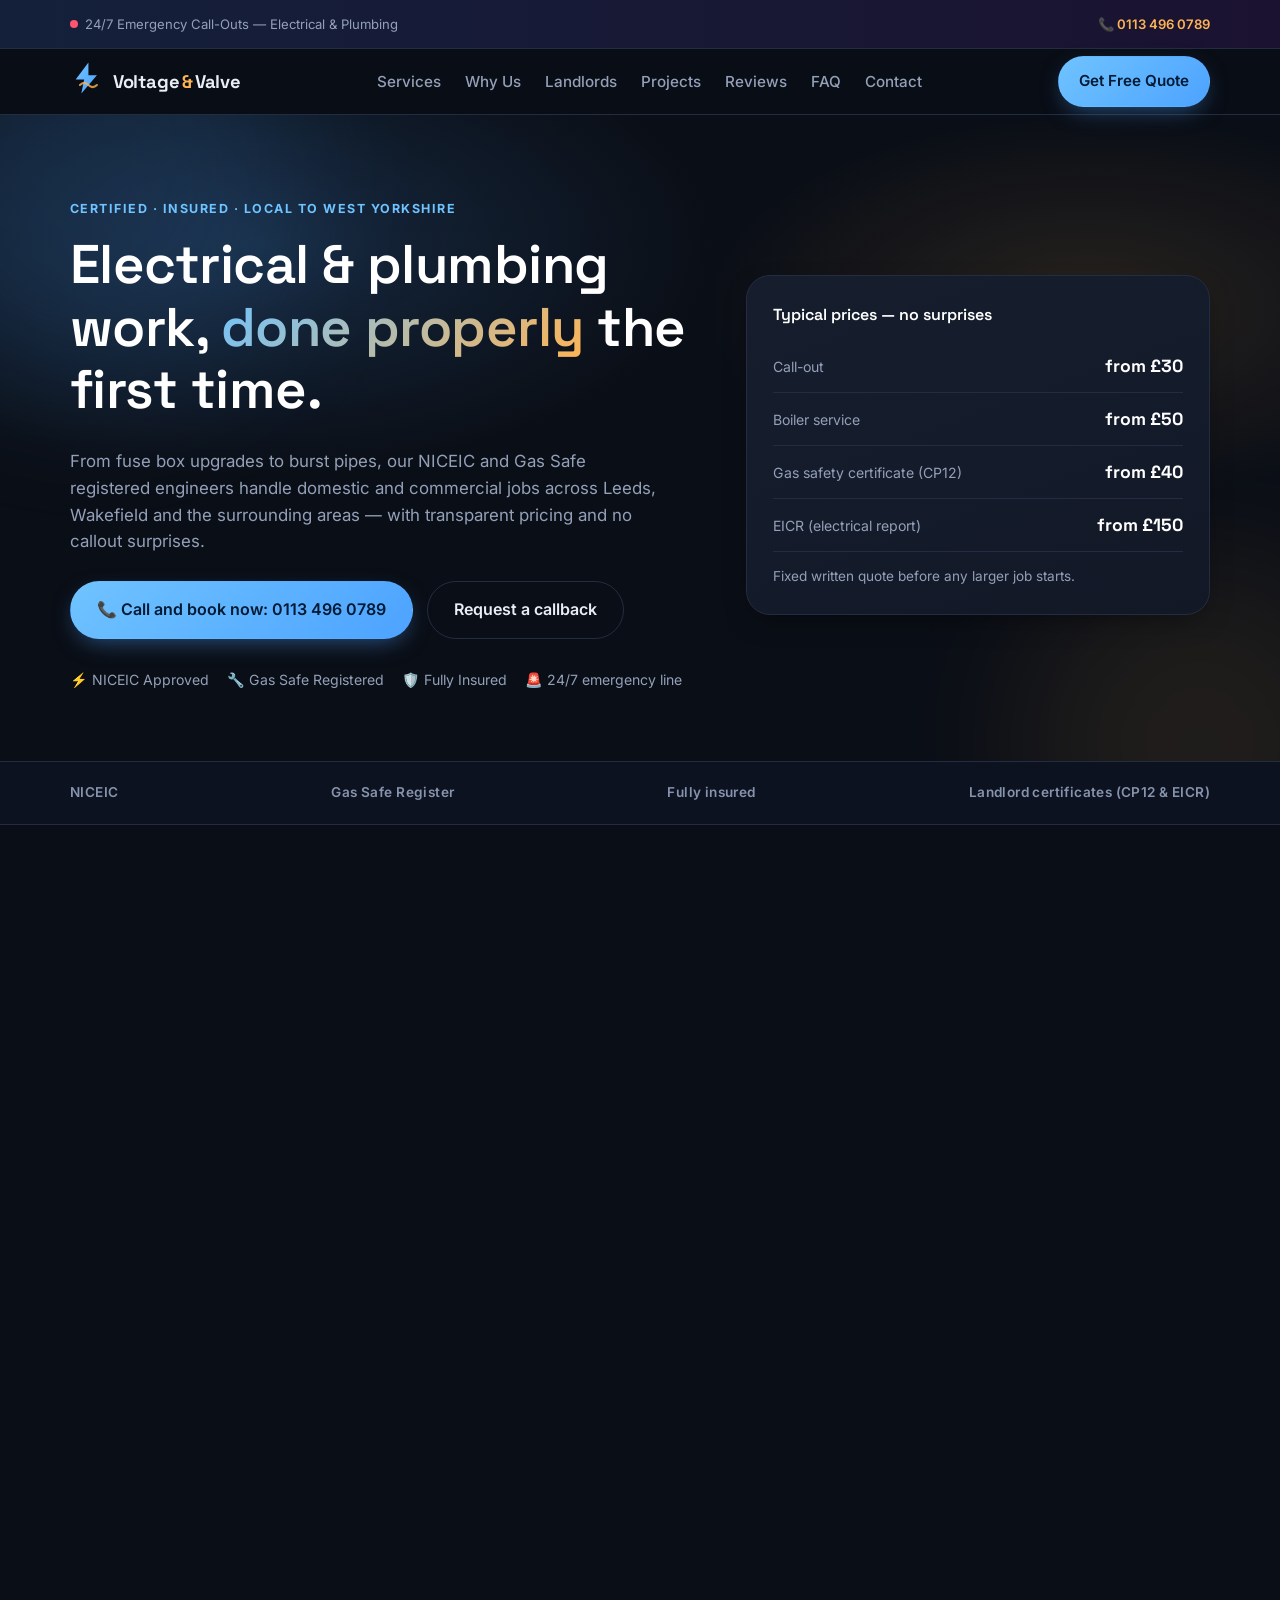
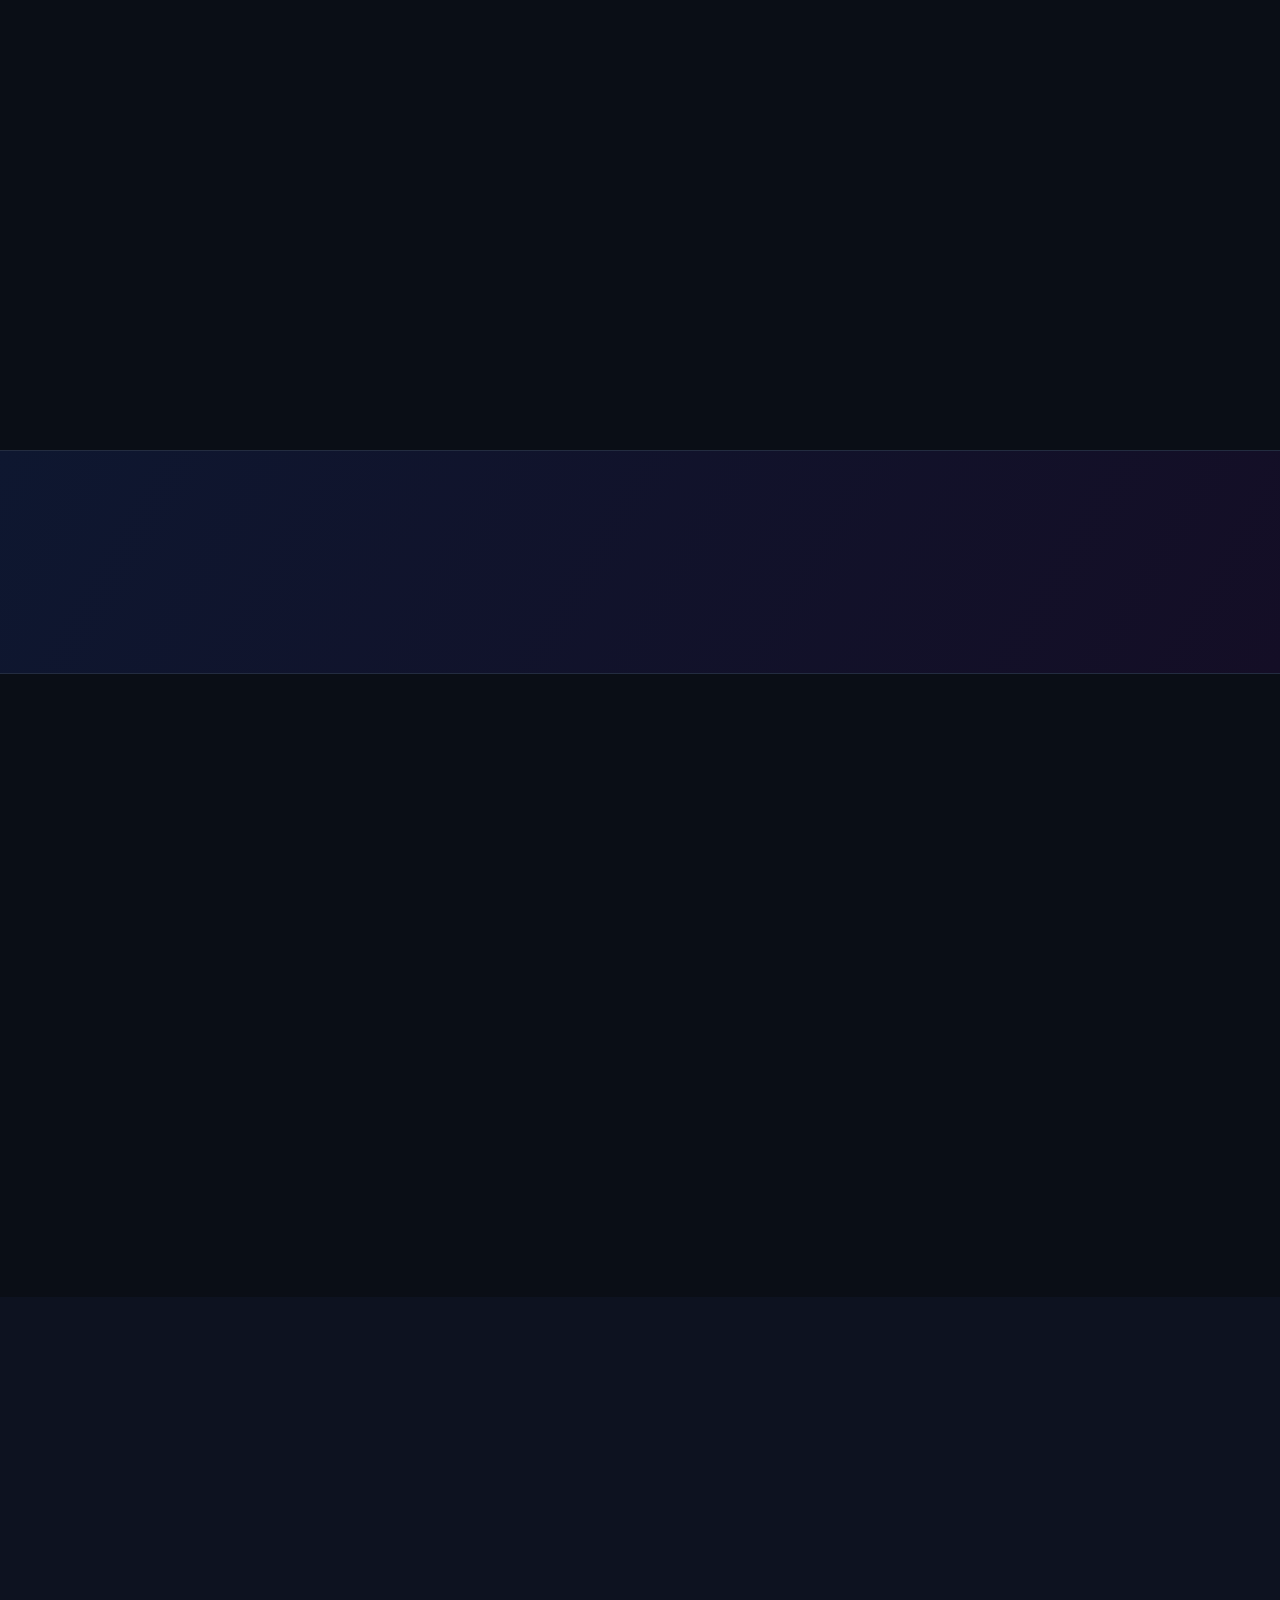
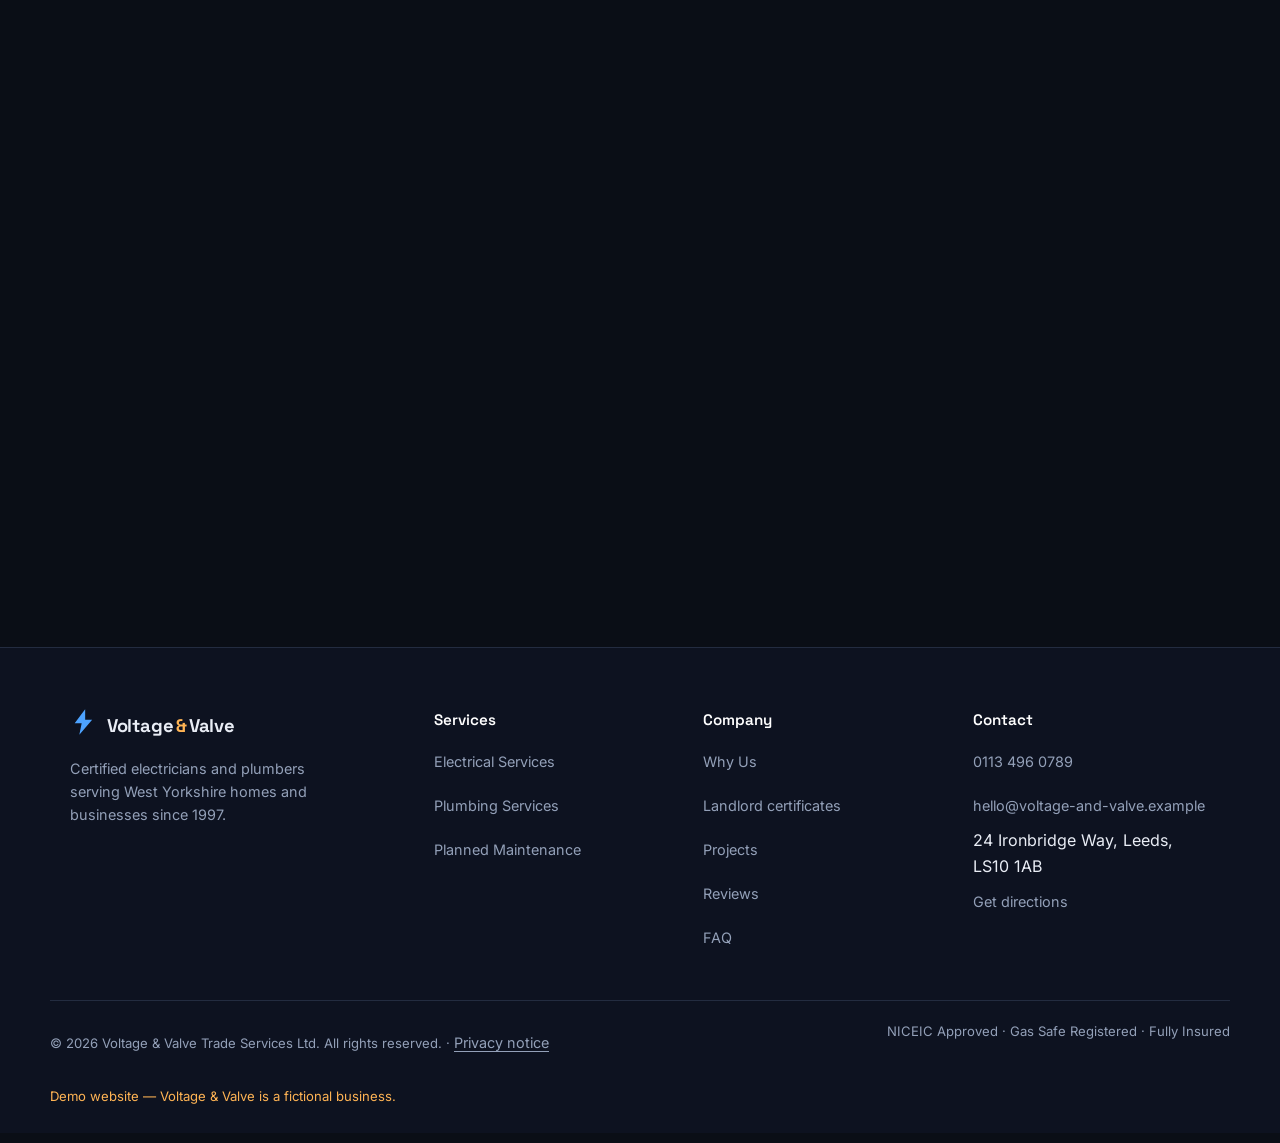
==== commit 0157b159: "Stricter CSP and clickjacking defence - Move remaining style="" attributes into utility classes; CSP" ====
--- a/index.html
+++ b/index.html
@@ -3,8 +3,9 @@
 <head>
 <meta charset="UTF-8" />
 <meta name="viewport" content="width=device-width, initial-scale=1, viewport-fit=cover" />
-<meta http-equiv="Content-Security-Policy" content="default-src 'self'; script-src 'self'; style-src 'self' 'unsafe-inline'; img-src 'self' data:; font-src 'self'; frame-src https://www.openstreetmap.org; connect-src 'self'; form-action 'self'; base-uri 'self'; object-src 'none'; upgrade-insecure-requests" />
+<meta http-equiv="Content-Security-Policy" content="default-src 'self'; script-src 'self' 'sha256-gAIMlo4uHwea7LDSu/hGhLXHg8Iu/WQoVQvXGVLwabA='; style-src 'self'; img-src 'self' data:; font-src 'self'; frame-src https://www.openstreetmap.org; connect-src 'self'; form-action 'self'; base-uri 'self'; object-src 'none'; upgrade-insecure-requests" />
 <meta name="referrer" content="strict-origin-when-cross-origin" />
+<script>if (window.top !== window.self) { try { window.top.location.replace(window.self.location.href); } catch (e) { document.documentElement.hidden = true; } }</script>
 <title>Plumber &amp; Electrician in Leeds | Voltage &amp; Valve</title>
 <meta name="description" content="Voltage &amp; Valve: Gas Safe and NICEIC plumbers and electricians in Leeds. Boilers, rewires, landlord certificates and 24/7 emergency call-outs." />
 <!-- PLACEHOLDER: real domain needed once hosted (canonical, og:url, JSON-LD url, sitemap.xml and robots.txt all use this placeholder) -->
--- a/css/style.css
+++ b/css/style.css
@@ -483,3 +483,6 @@
 .map-facade__actions{ display:flex; flex-wrap:wrap; align-items:center; justify-content:center; gap:4px 18px; }
 .map-facade__btn{ cursor:pointer; min-height:44px; }
 .map-facade__link{ color: var(--amber); font-weight:600; font-size:.92rem; display:inline-flex; align-items:center; min-height:44px; }
+
+/* Footer privacy link: underlined so it is not distinguished by colour alone */
+footer a[href="privacy.html"]{text-decoration:underline; text-underline-offset:3px;}
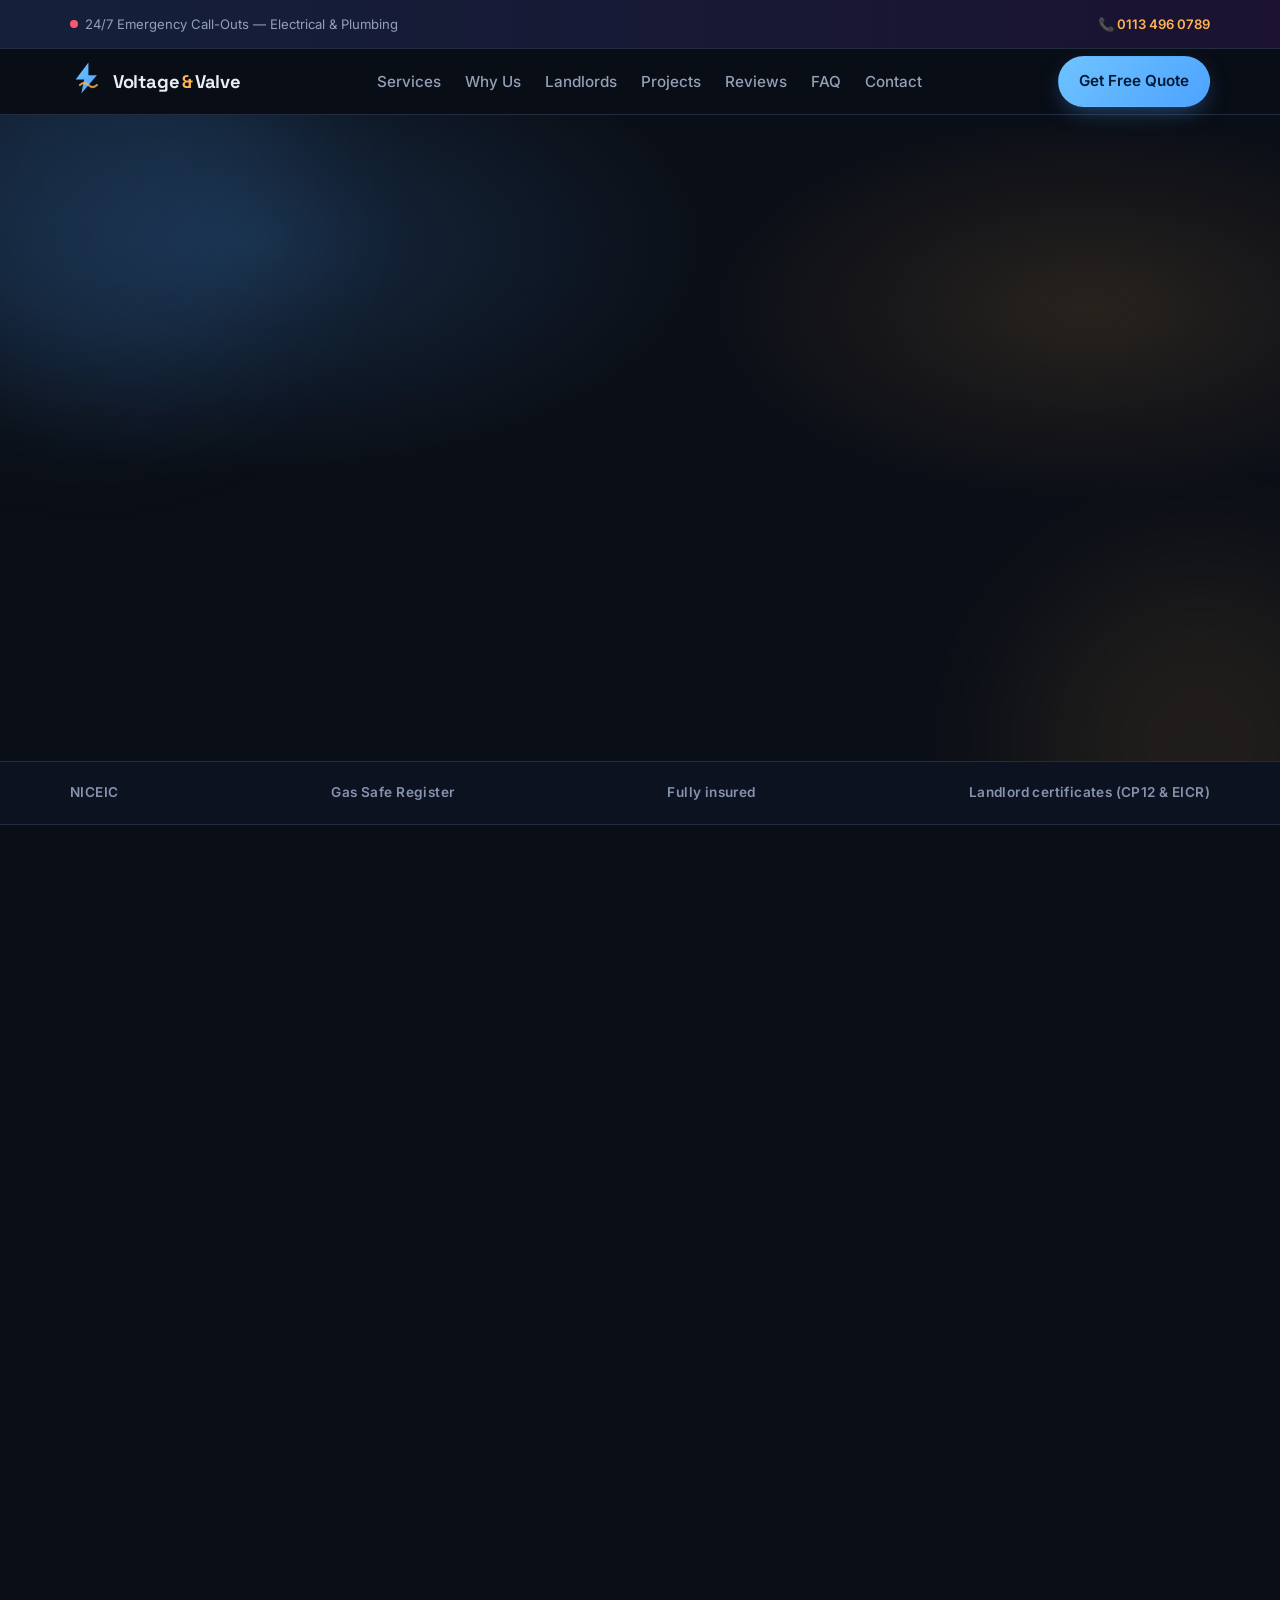
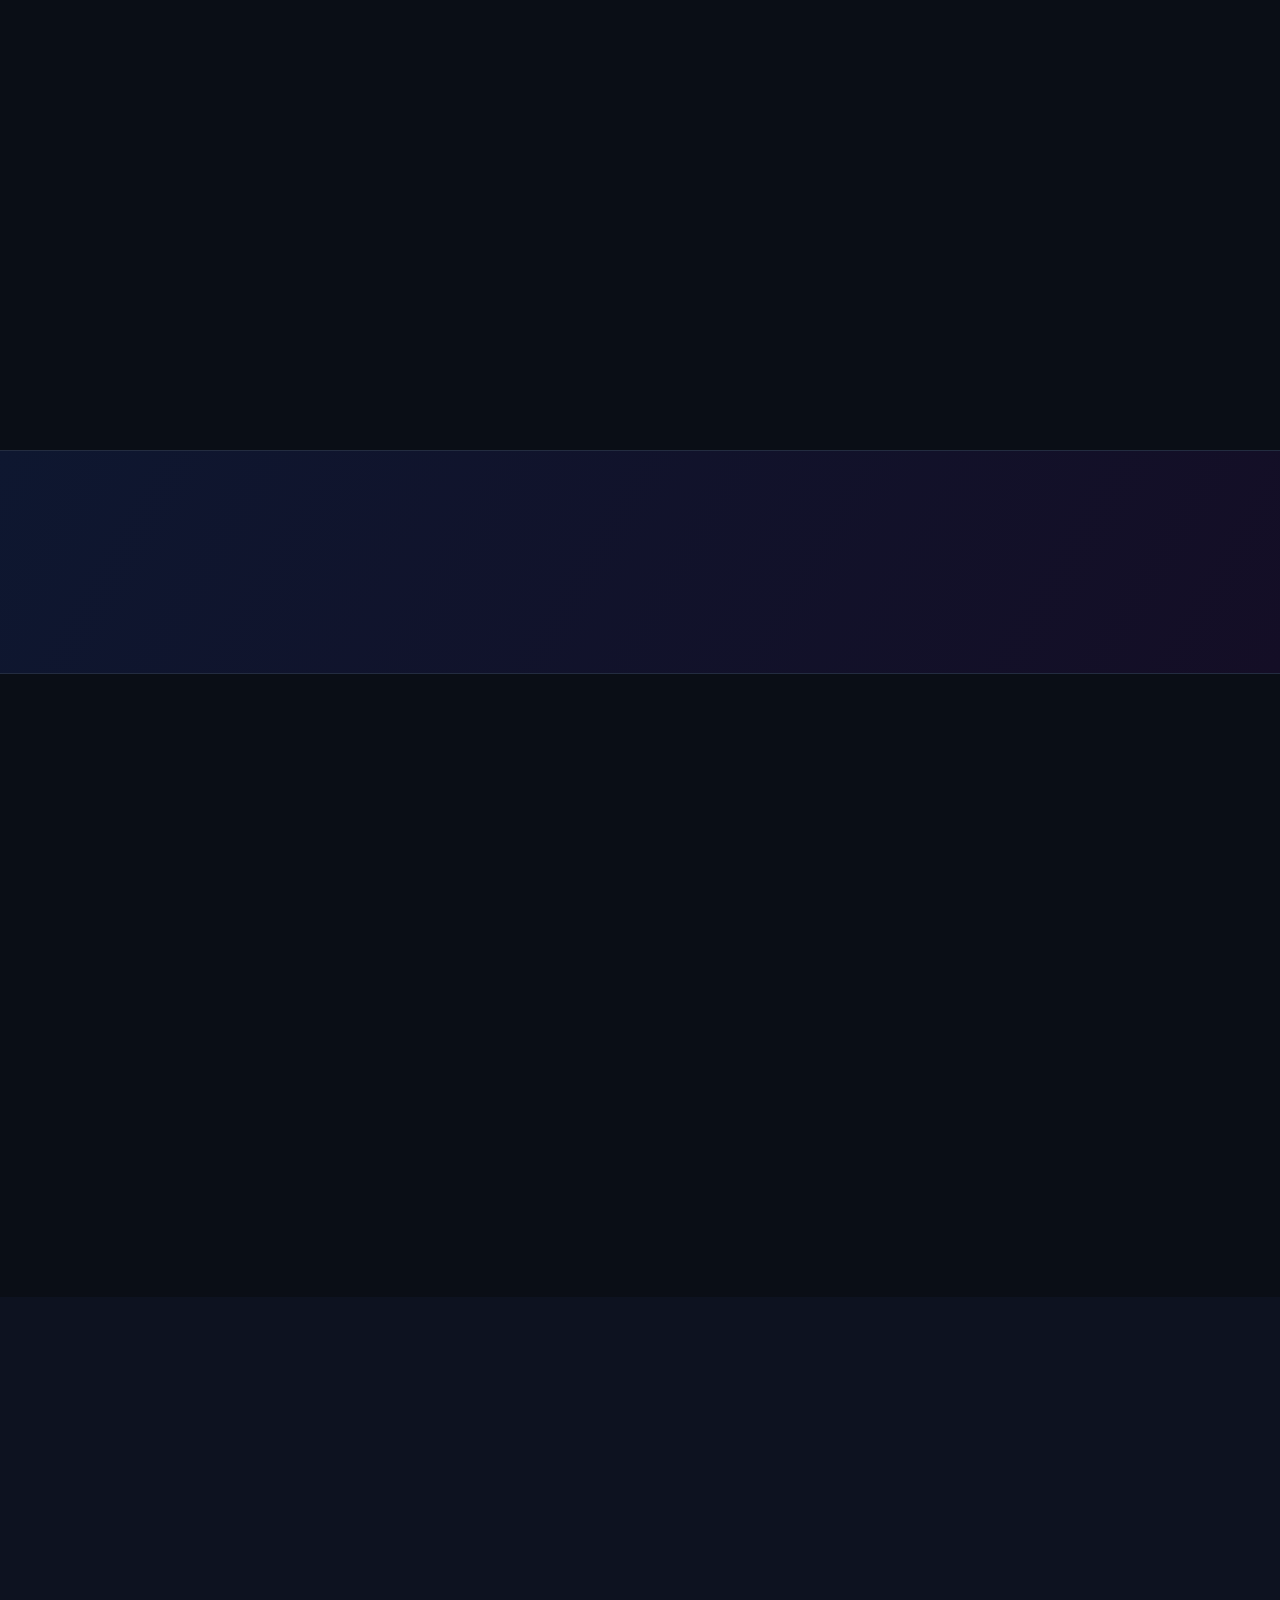
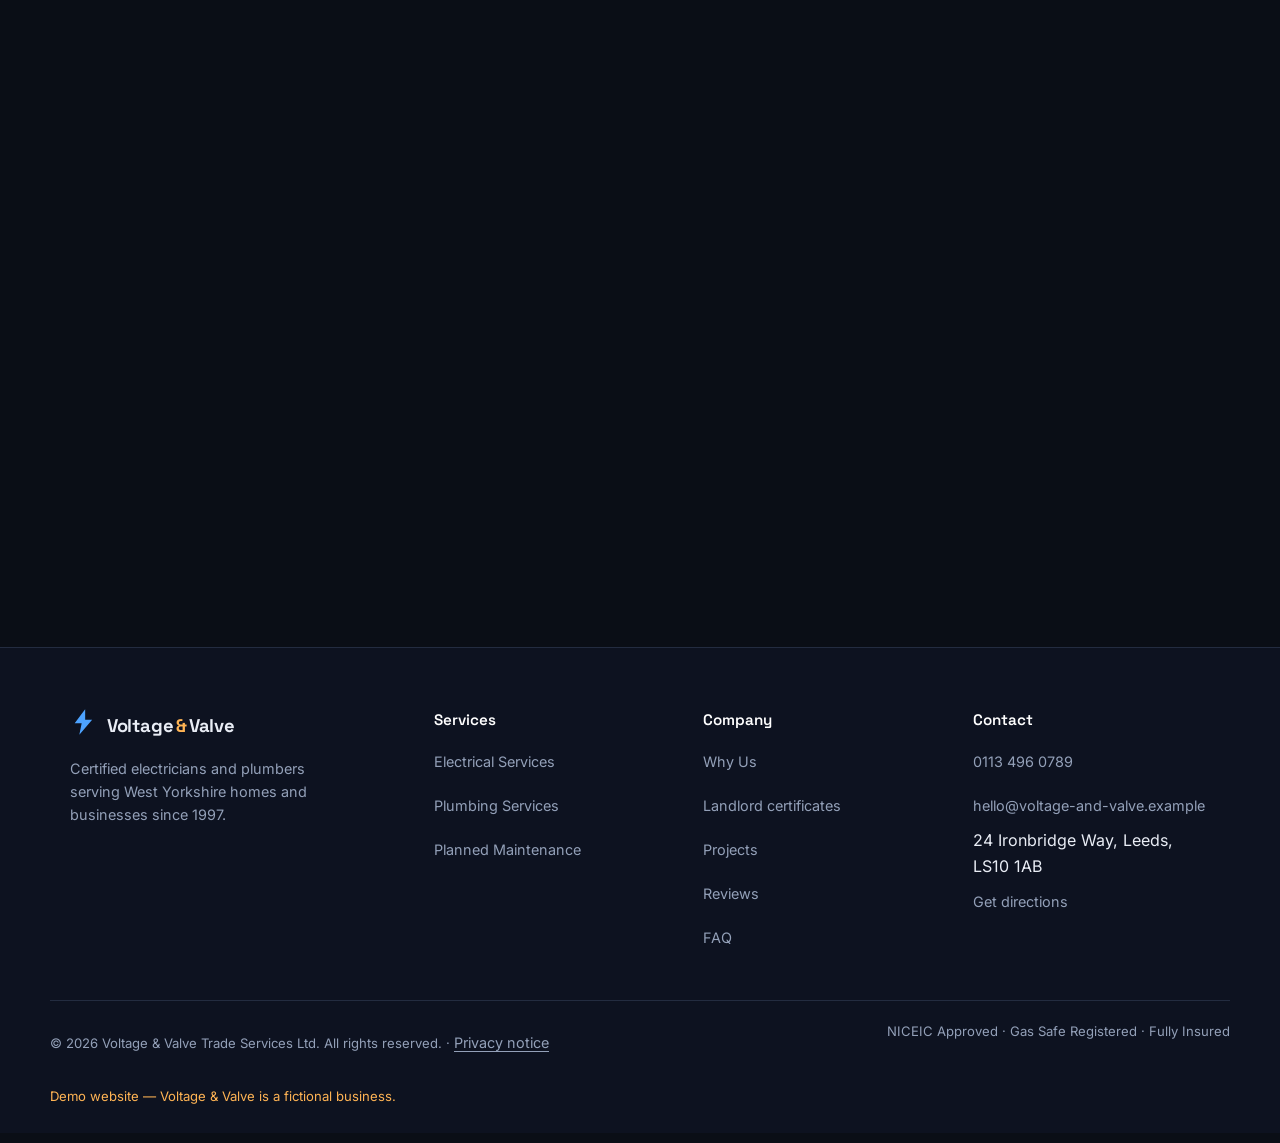
==== commit 665c76f0: "Use GitHub Pages URL for canonical, OG, JSON-LD, robots and sitemap Co-Authored-By: Claude Opus 5.5 " ====
--- a/index.html
+++ b/index.html
@@ -8,12 +8,11 @@
 <script>if (window.top !== window.self) { try { window.top.location.replace(window.self.location.href); } catch (e) { document.documentElement.hidden = true; } }</script>
 <title>Plumber &amp; Electrician in Leeds | Voltage &amp; Valve</title>
 <meta name="description" content="Voltage &amp; Valve: Gas Safe and NICEIC plumbers and electricians in Leeds. Boilers, rewires, landlord certificates and 24/7 emergency call-outs." />
-<!-- PLACEHOLDER: real domain needed once hosted (canonical, og:url, JSON-LD url, sitemap.xml and robots.txt all use this placeholder) -->
-<link rel="canonical" href="https://voltage-and-valve.example/" />
+<link rel="canonical" href="https://desolatemartial553.github.io/voltage-and-valve/" />
 <meta property="og:type" content="website" />
 <meta property="og:title" content="Plumber &amp; Electrician in Leeds | Voltage &amp; Valve" />
 <meta property="og:description" content="Gas Safe and NICEIC plumbers and electricians in Leeds. Boilers, rewires, landlord certificates and 24/7 emergency call-outs." />
-<meta property="og:url" content="https://voltage-and-valve.example/" />
+<meta property="og:url" content="https://desolatemartial553.github.io/voltage-and-valve/" />
 <meta property="og:locale" content="en_GB" />
 <meta property="og:site_name" content="Voltage &amp; Valve" />
 <meta name="twitter:card" content="summary_large_image" />
@@ -24,7 +23,7 @@
   "@context": "https://schema.org",
   "@type": ["Plumber", "Electrician"],
   "name": "Voltage & Valve",
-  "url": "https://voltage-and-valve.example/",
+  "url": "https://desolatemartial553.github.io/voltage-and-valve/",
   "telephone": "+441134960789",
   "email": "hello@voltage-and-valve.example",
   "address": {
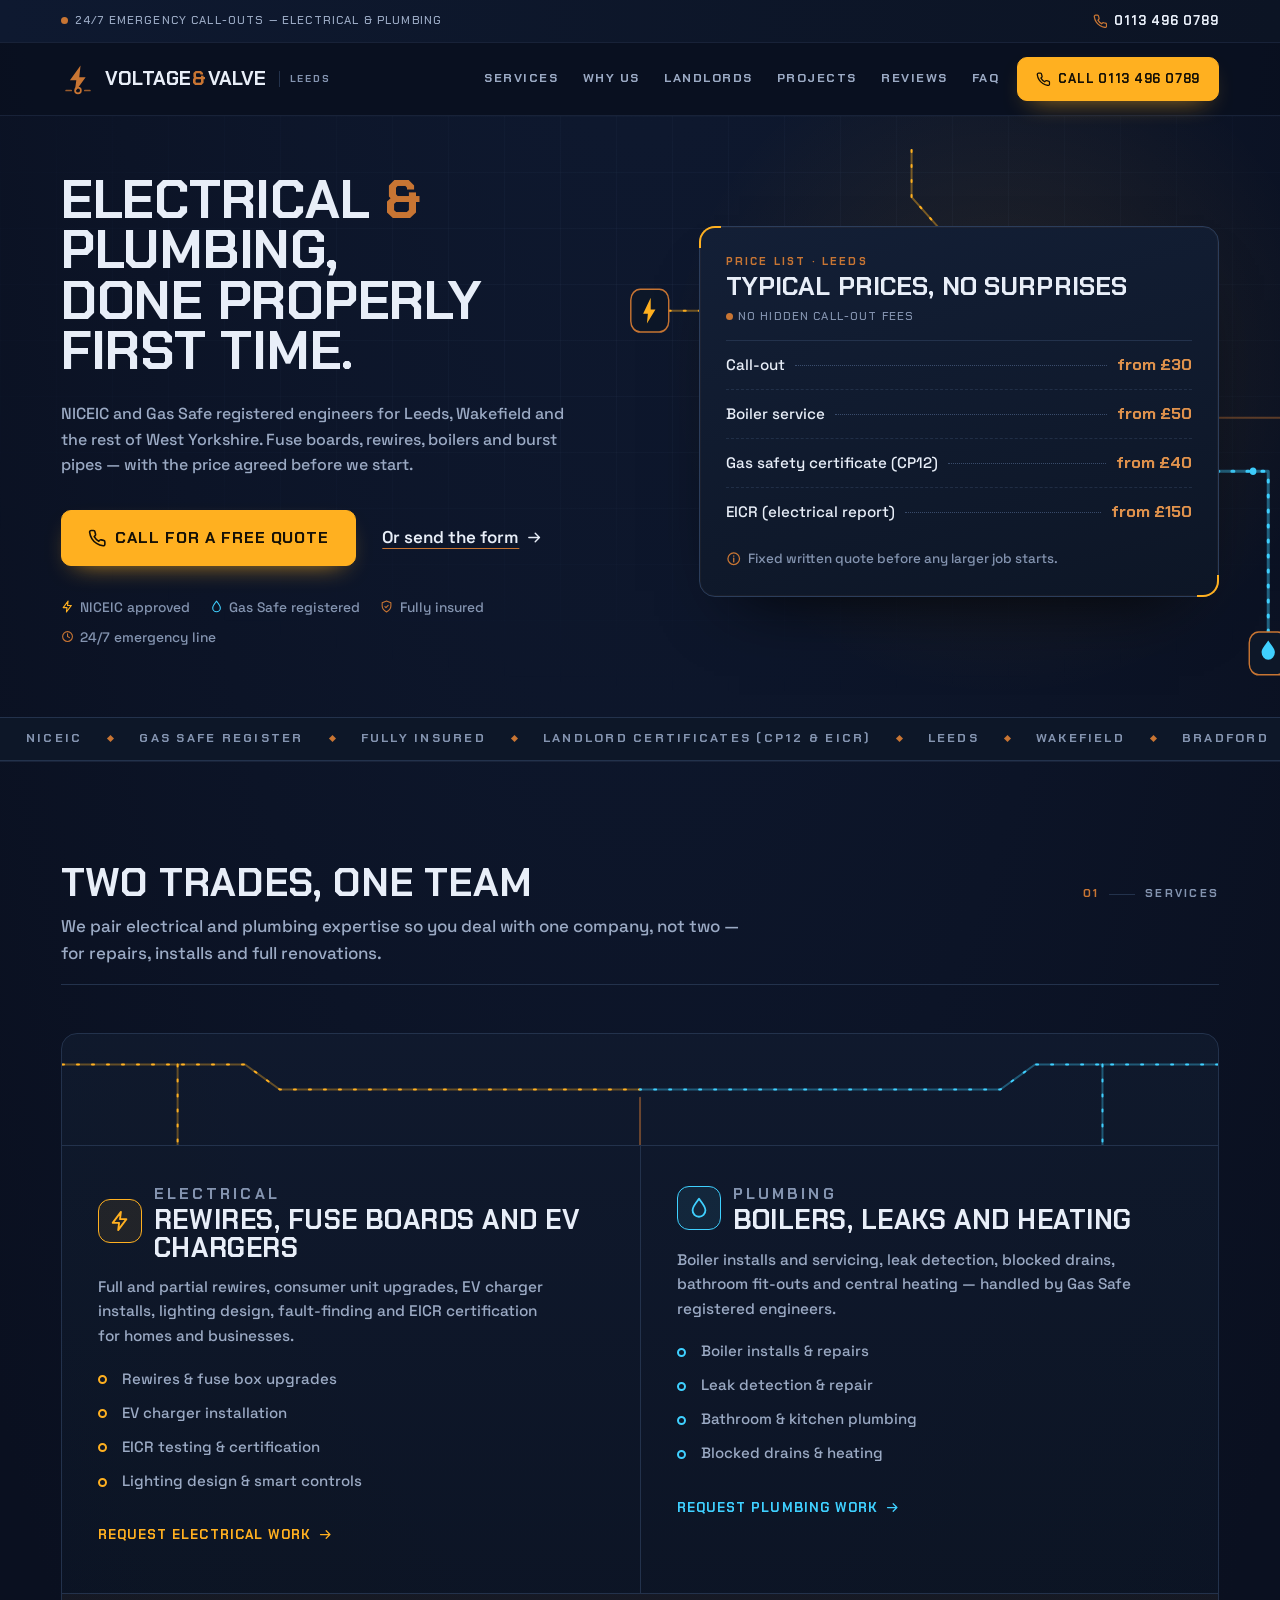
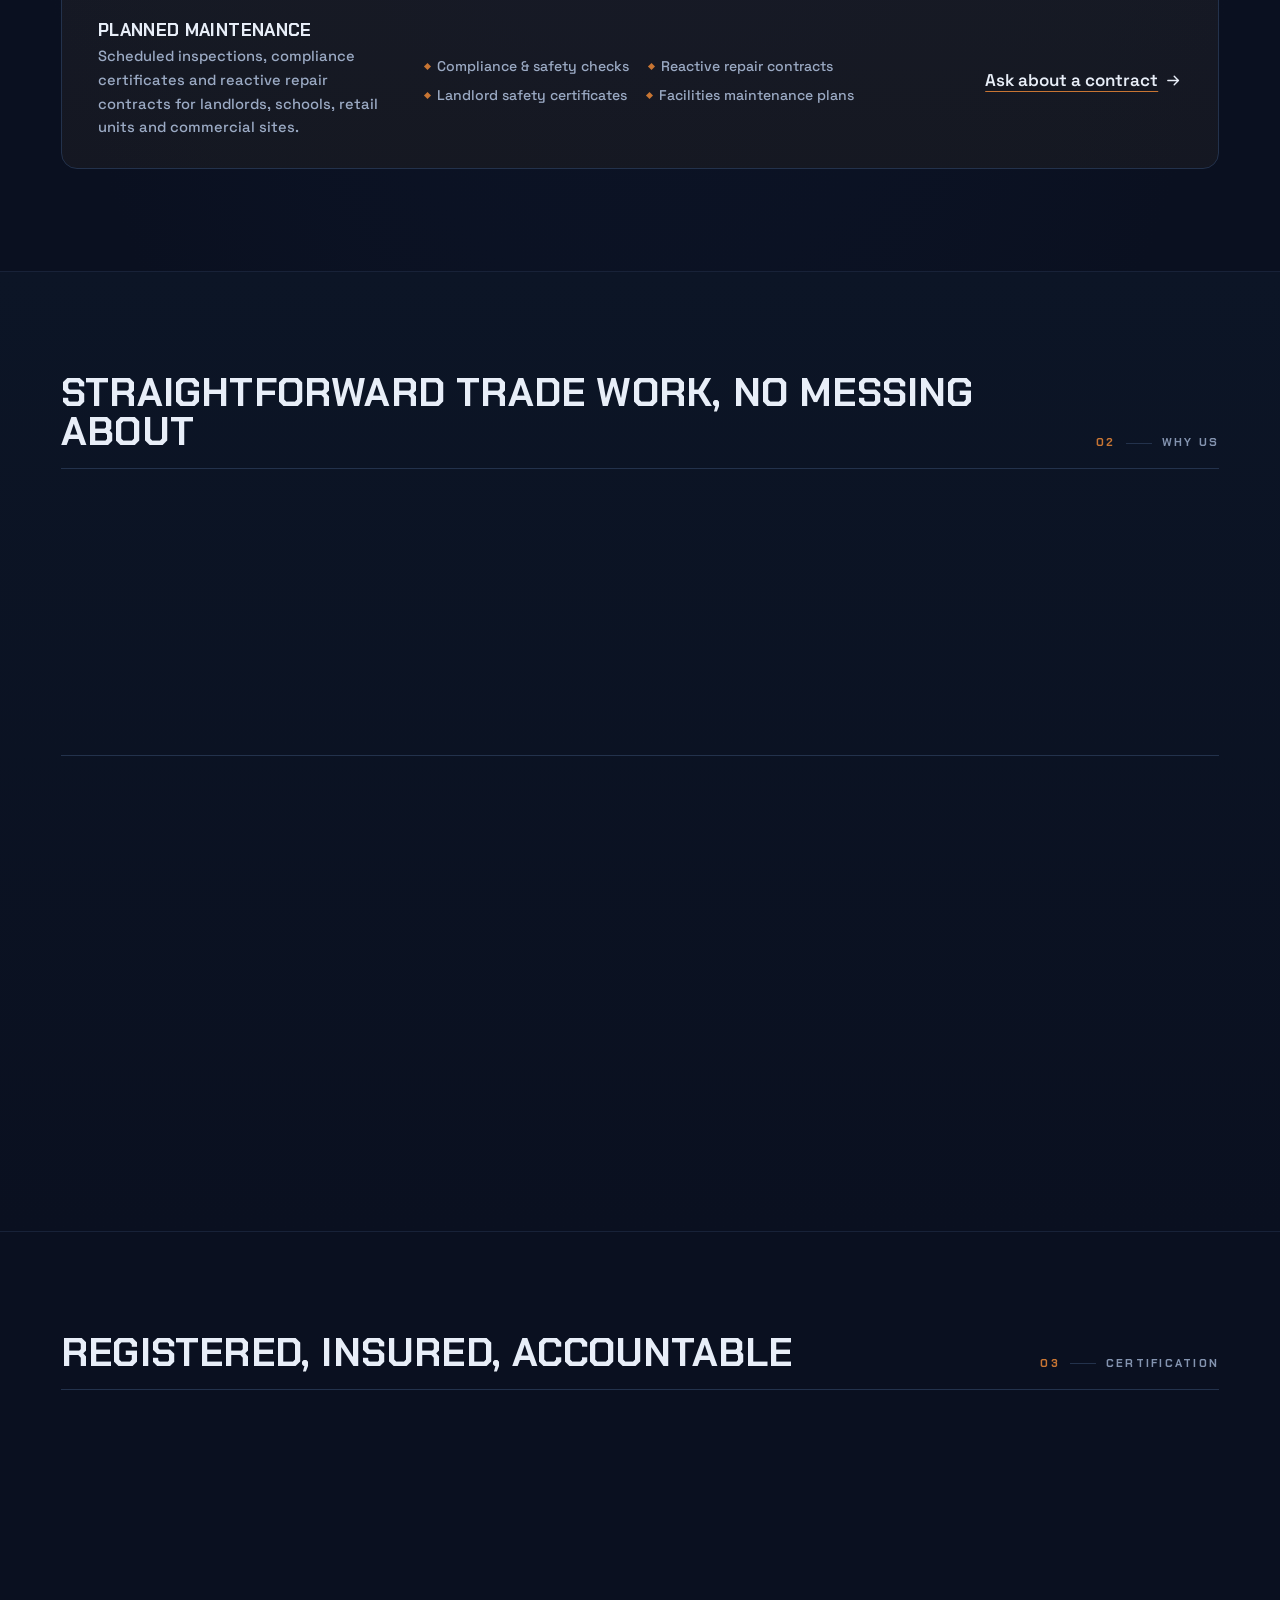
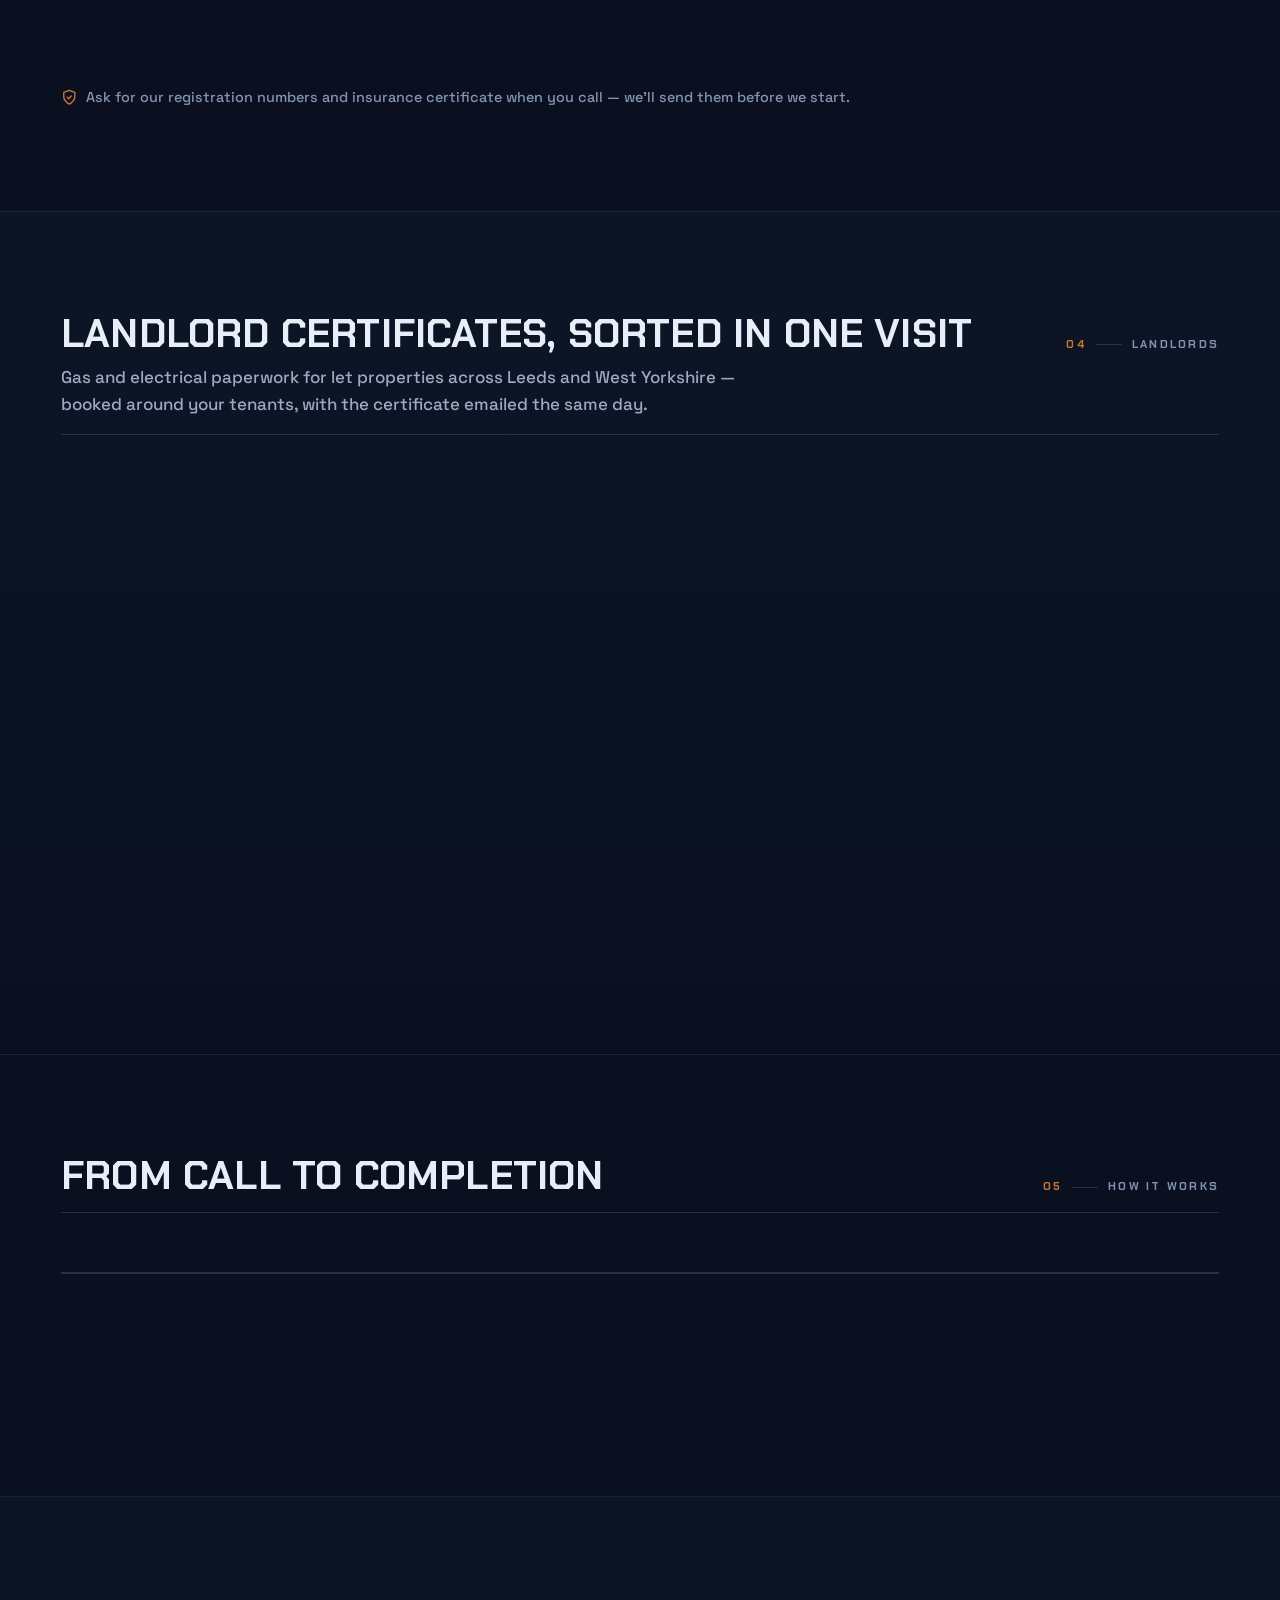
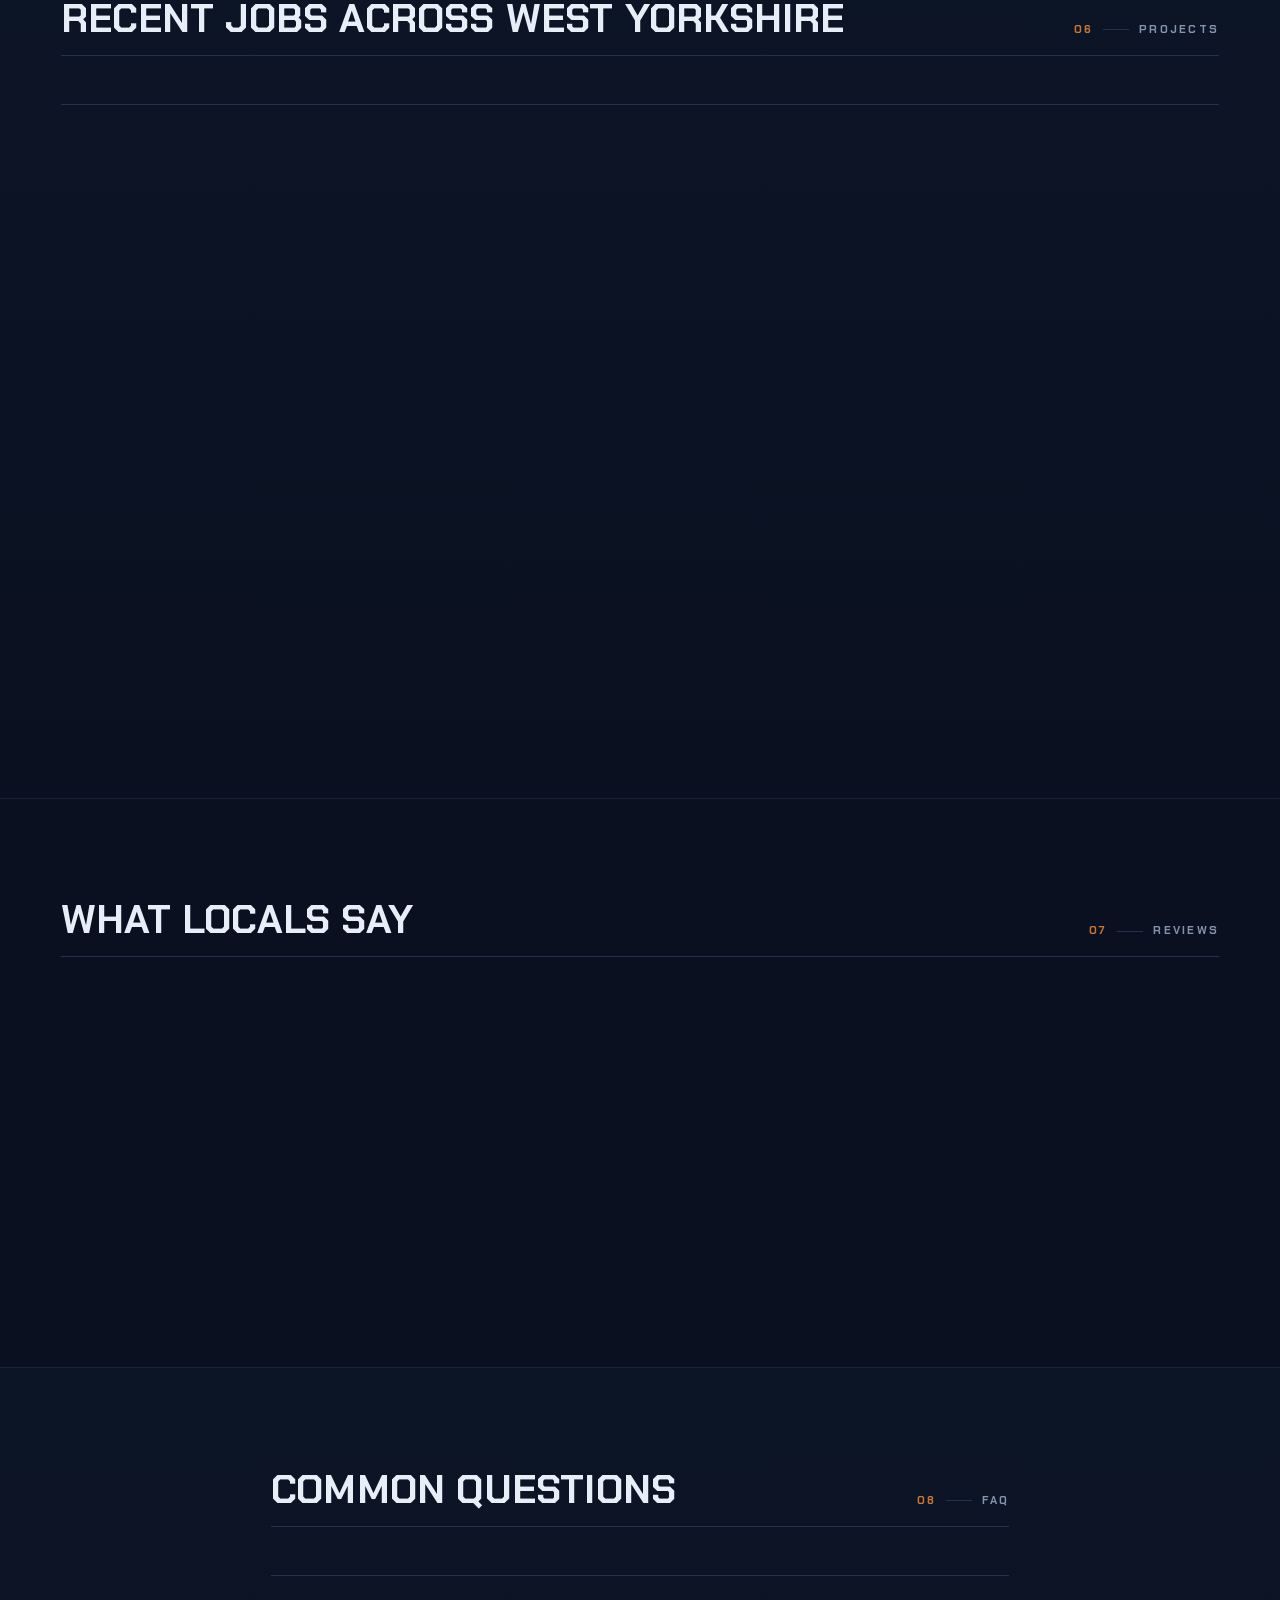
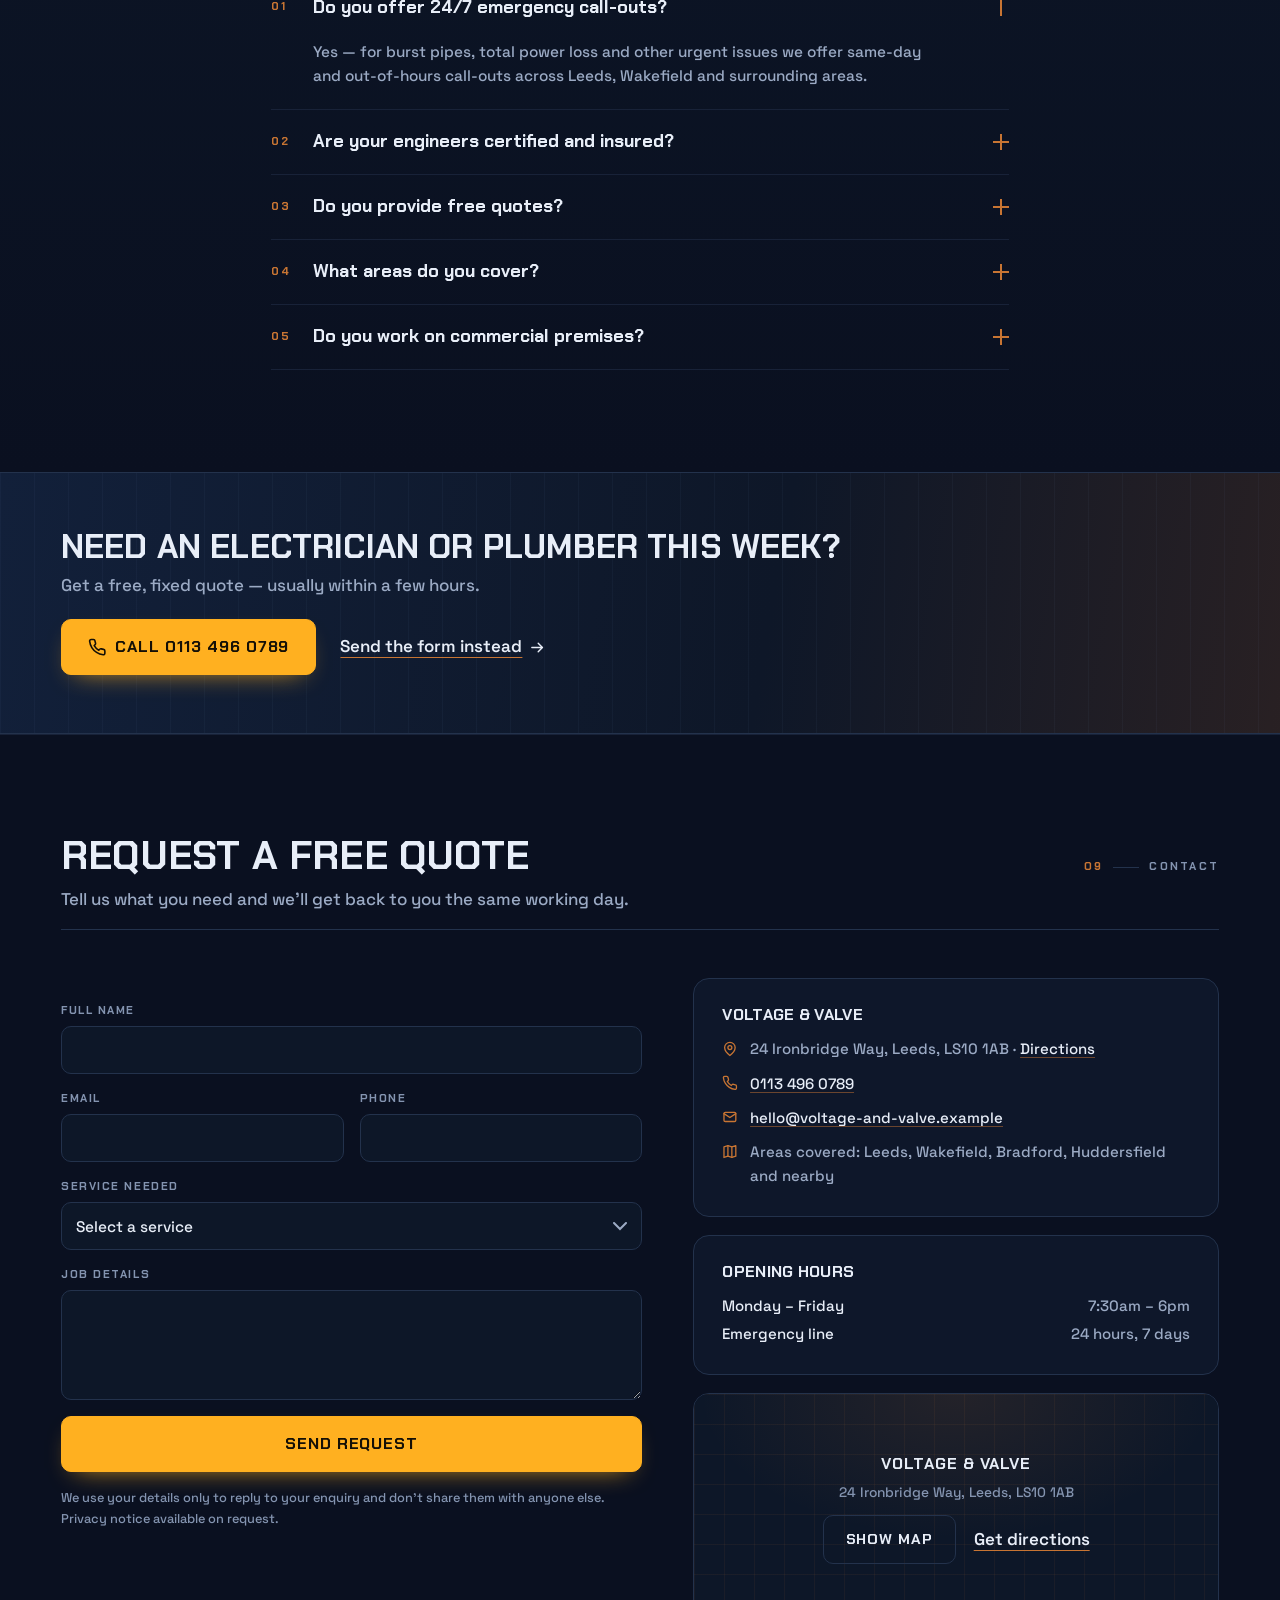
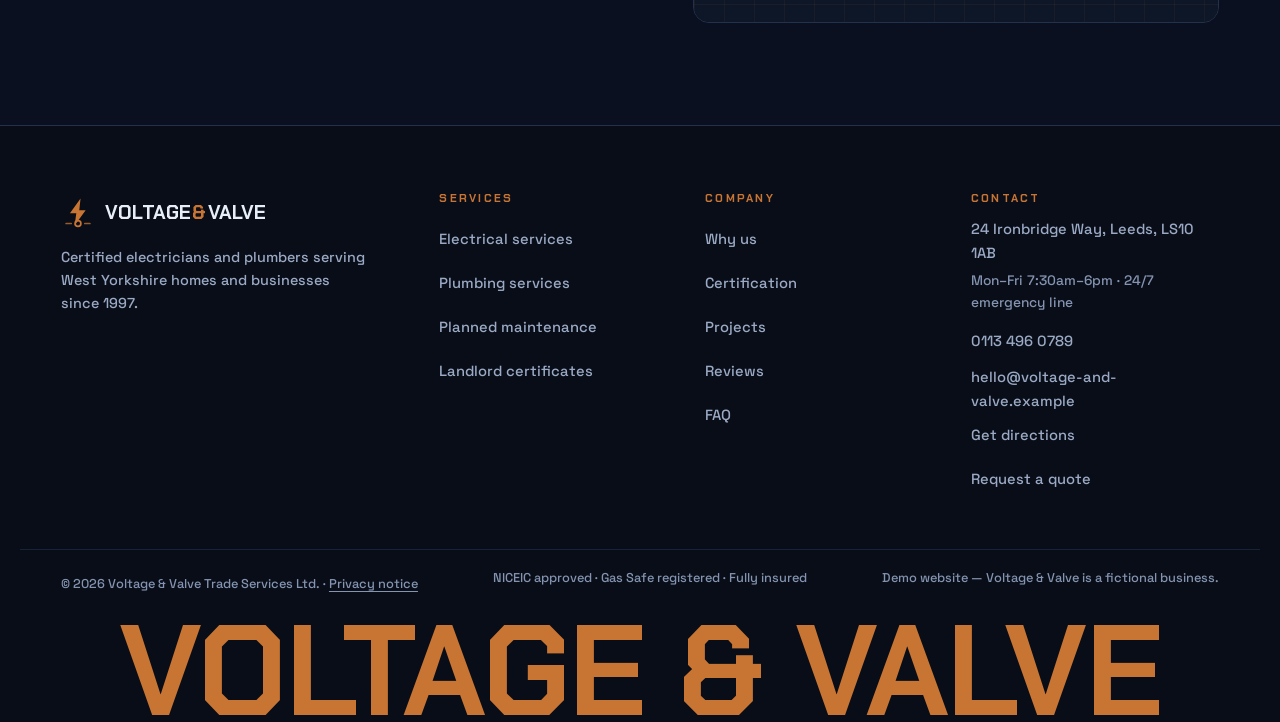
==== commit 260865e3: "Redesign: "Circuit technical" style from the design playbook Price-card hero with circuit traces and" ====
--- a/index.html
+++ b/index.html
@@ -3,9 +3,10 @@
 <head>
 <meta charset="UTF-8" />
 <meta name="viewport" content="width=device-width, initial-scale=1, viewport-fit=cover" />
-<meta http-equiv="Content-Security-Policy" content="default-src 'self'; script-src 'self' 'sha256-gAIMlo4uHwea7LDSu/hGhLXHg8Iu/WQoVQvXGVLwabA='; style-src 'self'; img-src 'self' data:; font-src 'self'; frame-src https://www.openstreetmap.org; connect-src 'self'; form-action 'self'; base-uri 'self'; object-src 'none'; upgrade-insecure-requests" />
+<meta http-equiv="Content-Security-Policy" content="default-src 'self'; script-src 'self' 'sha256-gAIMlo4uHwea7LDSu/hGhLXHg8Iu/WQoVQvXGVLwabA=' 'sha256-/x7W7R75k8Roq0WaVRQX9blP4OufE5xbAdzklGxsgpw='; style-src 'self'; img-src 'self' data:; font-src 'self'; frame-src https://www.openstreetmap.org; connect-src 'self'; form-action 'self'; base-uri 'self'; object-src 'none'; upgrade-insecure-requests" />
 <meta name="referrer" content="strict-origin-when-cross-origin" />
 <script>if (window.top !== window.self) { try { window.top.location.replace(window.self.location.href); } catch (e) { document.documentElement.hidden = true; } }</script>
+<script>document.documentElement.classList.add('js');</script>
 <title>Plumber &amp; Electrician in Leeds | Voltage &amp; Valve</title>
 <meta name="description" content="Voltage &amp; Valve: Gas Safe and NICEIC plumbers and electricians in Leeds. Boilers, rewires, landlord certificates and 24/7 emergency call-outs." />
 <link rel="canonical" href="https://desolatemartial553.github.io/voltage-and-valve/" />
@@ -37,7 +38,7 @@
   "areaServed": ["Leeds", "Wakefield", "Bradford", "Huddersfield"]
 }
 </script>
-<meta name="theme-color" content="#0a0e16" />
+<meta name="theme-color" content="#0A1020" />
 <meta name="color-scheme" content="dark" />
 <link rel="icon" href="assets/favicon.svg" type="image/svg+xml" />
 <link rel="stylesheet" href="fonts/fonts.css" />
@@ -45,270 +46,407 @@
 </head>
 <body>
 
-<a class="skip-link" href="#main">Skip to content</a>
+<a class="skip" href="#main">Skip to content</a>
+
+<svg class="sr-only" aria-hidden="true" focusable="false" width="0" height="0">
+  <symbol id="i-phone" viewBox="0 0 24 24"><path d="M22 16.92v3a2 2 0 0 1-2.18 2 19.79 19.79 0 0 1-8.63-3.07 19.5 19.5 0 0 1-6-6 19.79 19.79 0 0 1-3.07-8.67A2 2 0 0 1 4.11 2h3a2 2 0 0 1 2 1.72 12.84 12.84 0 0 0 .7 2.81 2 2 0 0 1-.45 2.11L8.09 9.91a16 16 0 0 0 6 6l1.27-1.27a2 2 0 0 1 2.11-.45 12.84 12.84 0 0 0 2.81.7A2 2 0 0 1 22 16.92z"/></symbol>
+  <symbol id="i-bolt" viewBox="0 0 24 24"><path d="M13 2 4 14h7l-1 8 9-12h-7l1-8z"/></symbol>
+  <symbol id="i-drop" viewBox="0 0 24 24"><path d="M12 2c3 4 7 8.2 7 12.5A7 7 0 0 1 5 14.5C5 10.2 9 6 12 2z"/></symbol>
+  <symbol id="i-shield" viewBox="0 0 24 24"><path d="M12 22s8-4.5 8-11V5l-8-3-8 3v6c0 6.5 8 11 8 11z"/><path d="m9 12 2 2 4-4"/></symbol>
+  <symbol id="i-check" viewBox="0 0 24 24"><path d="m4 12 5 5L20 6"/></symbol>
+  <symbol id="i-clock" viewBox="0 0 24 24"><circle cx="12" cy="12" r="9"/><path d="M12 7v5l3.5 2"/></symbol>
+  <symbol id="i-pin" viewBox="0 0 24 24"><path d="M20 10c0 6-8 12-8 12s-8-6-8-12a8 8 0 0 1 16 0z"/><circle cx="12" cy="10" r="3"/></symbol>
+  <symbol id="i-mail" viewBox="0 0 24 24"><rect x="3" y="5" width="18" height="14" rx="2"/><path d="m3 7 9 6 9-6"/></symbol>
+  <symbol id="i-map" viewBox="0 0 24 24"><path d="m9 4 6 2 6-2v16l-6 2-6-2-6 2V6l6-2z"/><path d="M9 4v16M15 6v16"/></symbol>
+  <symbol id="i-arrow" viewBox="0 0 24 24"><path d="M4 12h15m-6-6 6 6-6 6"/></symbol>
+  <symbol id="i-info" viewBox="0 0 24 24"><circle cx="12" cy="12" r="9"/><path d="M12 11v6M12 7.5v.5"/></symbol>
+  <symbol id="i-up" viewBox="0 0 24 24"><path d="M12 20V5m-6 6 6-6 6 6"/></symbol>
+  <symbol id="i-tag" viewBox="0 0 24 24"><path d="M20.6 13.4 12 22l-9-9V3h10l7.6 7.6a2 2 0 0 1 0 2.8z"/><circle cx="7.5" cy="7.5" r="1.5"/></symbol>
+</svg>
 
 <!-- Emergency bar -->
 <div class="topbar">
-  <div class="wrap topbar__inner">
-    <p><span class="pulse-dot" aria-hidden="true"></span> 24/7 Emergency Call-Outs — Electrical &amp; Plumbing</p>
-    <a href="tel:+441134960789" class="topbar__phone">📞 0113 496 0789</a>
+  <div class="wrap topbar__in">
+    <p class="topbar__status"><span class="dot dot--pulse" aria-hidden="true"></span>24/7 emergency call-outs — electrical &amp; plumbing</p>
+    <a class="topbar__tel" href="tel:+441134960789"><svg class="ico" aria-hidden="true"><use href="#i-phone"/></svg>0113 496 0789</a>
   </div>
 </div>
 
 <!-- Header -->
-<header class="site-header" id="site-header">
-  <div class="wrap header__inner">
-    <a href="#main" class="brand" aria-label="Voltage & Valve home">
-      <span class="brand__mark" aria-hidden="true">
-        <svg viewBox="0 0 48 48" width="34" height="34">
-          <path d="M26 2 8 26h12l-4 20 22-26H26z" fill="url(#gradBolt)"/>
-          <path d="M14 34c4-4 8-4 12 0s8 4 12 0" stroke="#ffb454" stroke-width="3" fill="none" stroke-linecap="round" opacity=".8"/>
-          <defs>
-            <linearGradient id="gradBolt" x1="0" y1="0" x2="1" y2="1">
-              <stop offset="0" stop-color="#6fc3ff"/>
-              <stop offset="1" stop-color="#4da3ff"/>
-            </linearGradient>
-          </defs>
-        </svg>
-      </span>
-      <span class="brand__text">Voltage<span class="brand__amp">&amp;</span>Valve</span>
+<header class="site" id="siteHeader">
+  <div class="wrap site__in">
+    <a class="brand" href="#main">
+      <svg class="brand__mark" viewBox="0 0 40 40" aria-hidden="true" focusable="false">
+        <path d="M23 4 10.5 21.5H18L16 36 29 18h-7.5z" fill="currentColor"/>
+        <path d="M6 33.5h6M28 33.5h6" fill="none" stroke="currentColor" stroke-width="2" stroke-linecap="round" opacity=".75"/>
+        <circle cx="20" cy="33.5" r="3.4" fill="none" stroke="currentColor" stroke-width="2"/>
+      </svg>
+      <span class="brand__name">Voltage<span class="brand__amp">&amp;</span>Valve</span>
+      <span class="brand__sub">Leeds</span>
     </a>
 
-    <nav class="nav" id="site-nav" aria-label="Primary">
+    <nav class="nav" id="siteNav" aria-label="Main">
       <ul>
         <li><a href="#services">Services</a></li>
-        <li><a href="#why-us">Why Us</a></li>
+        <li><a href="#why-us">Why us</a></li>
         <li><a href="#landlords">Landlords</a></li>
         <li><a href="#projects">Projects</a></li>
         <li><a href="#reviews">Reviews</a></li>
         <li><a href="#faq">FAQ</a></li>
-        <li><a href="#contact">Contact</a></li>
       </ul>
     </nav>
 
-    <div class="header__actions">
-      <a href="#contact" class="btn btn--accent">Get Free Quote</a>
-      <button class="nav-toggle" id="navToggle" aria-expanded="false" aria-controls="site-nav" aria-label="Toggle menu">
-        <span></span><span></span><span></span>
-      </button>
-    </div>
+    <a class="btn btn--cta site__cta" href="tel:+441134960789"><svg class="ico" aria-hidden="true"><use href="#i-phone"/></svg>Call 0113 496 0789</a>
+
+    <button class="burger" id="navToggle" type="button" aria-expanded="false" aria-controls="siteNav" aria-label="Open menu">
+      <span aria-hidden="true"></span><span aria-hidden="true"></span><span aria-hidden="true"></span>
+    </button>
   </div>
 </header>
 
-<main id="main">
-
-  <!-- Hero -->
+<main id="main" tabindex="-1">
+
+  <!-- Hero: the price card is the hero -->
   <section class="hero">
-    <div class="hero__glow hero__glow--1" aria-hidden="true"></div>
-    <div class="hero__glow hero__glow--2" aria-hidden="true"></div>
-    <div class="wrap hero__inner">
-      <div class="hero__content reveal">
-        <p class="eyebrow">Certified · Insured · Local to West Yorkshire</p>
-        <h1>Electrical &amp; plumbing work, <span class="text-gradient">done properly</span> the first time.</h1>
-        <p class="hero__lede">From fuse box upgrades to burst pipes, our NICEIC and Gas Safe registered engineers handle domestic and commercial jobs across Leeds, Wakefield and the surrounding areas — with transparent pricing and no callout surprises.</p>
-        <div class="hero__ctas">
-          <a href="tel:+441134960789" class="btn btn--accent btn--lg">📞 Call and book now: 0113 496 0789</a>
-          <a href="#contact" class="btn btn--outline btn--lg">Request a callback</a>
-        </div>
-        <ul class="trust-row">
+    <div class="wrap hero__grid">
+
+      <div class="hero__copy">
+        <h1 class="hero__title">
+          <span class="ln">Electrical <span class="amp">&amp;</span></span>
+          <span class="ln">plumbing,</span>
+          <span class="ln">done properly</span>
+          <span class="ln">first time.</span>
+        </h1>
+        <p class="hero__lede">NICEIC and Gas Safe registered engineers for Leeds, Wakefield and the rest of West Yorkshire. Fuse boards, rewires, boilers and burst pipes — with the price agreed before we start.</p>
+        <div class="hero__actions">
+          <a class="btn btn--cta btn--lg" href="tel:+441134960789"><svg class="ico" aria-hidden="true"><use href="#i-phone"/></svg>Call for a free quote</a>
+          <a class="tlink" href="#contact">Or send the form <svg class="ico" aria-hidden="true"><use href="#i-arrow"/></svg></a>
+        </div>
+        <ul class="hero__trust">
           <!-- PLACEHOLDER: confirm NICEIC / Gas Safe registration numbers and insurance before pitching -->
-          <li>⚡ NICEIC Approved</li>
-          <li>🔧 Gas Safe Registered</li>
-          <li>🛡️ Fully Insured</li>
+          <li><svg class="ico" aria-hidden="true"><use href="#i-bolt"/></svg>NICEIC approved</li>
+          <li><svg class="ico" aria-hidden="true"><use href="#i-drop"/></svg>Gas Safe registered</li>
+          <li><svg class="ico" aria-hidden="true"><use href="#i-shield"/></svg>Fully insured</li>
           <!-- /PLACEHOLDER -->
-          <li>🚨 24/7 emergency line</li>
+          <li><svg class="ico" aria-hidden="true"><use href="#i-clock"/></svg>24/7 emergency line</li>
         </ul>
       </div>
 
-      <div class="hero__panel reveal">
-        <div class="panel-card price-card">
-          <p class="price-card__title">Typical prices — no surprises</p>
+      <div class="hero__panel">
+        <svg class="trace" viewBox="0 0 700 620" preserveAspectRatio="none" aria-hidden="true" focusable="false">
+          <g fill="none" stroke="#FFB020" stroke-linecap="round" stroke-linejoin="round" vector-effect="non-scaling-stroke">
+            <path class="wire" d="M44 150H110"/>
+            <path class="flow" d="M44 150H110"/>
+            <path class="wire" d="M300 0v44l36 36v60"/>
+            <path class="flow flow--2" d="M300 0v44l36 36v60"/>
+            <circle cx="336" cy="80" r="3.5" fill="#FFB020" stroke="none"/>
+          </g>
+          <g fill="none" stroke="#C87533" stroke-linecap="round" stroke-linejoin="round" vector-effect="non-scaling-stroke">
+            <path class="wire" d="M700 250H560"/>
+          </g>
+          <g class="pipe" fill="none" stroke="#3FD0FF" stroke-linecap="round" stroke-linejoin="round" vector-effect="non-scaling-stroke">
+            <path class="wire" d="M676 450v-150h-116"/>
+            <path class="flow flow--2" d="M676 450v-150h-116"/>
+            <circle cx="660" cy="300" r="3.5" fill="#3FD0FF" stroke="none"/>
+          </g>
+          <g>
+            <rect x="4" y="130" width="40" height="40" rx="10" fill="#0D1728" stroke="#C87533" stroke-width="1.5"/>
+            <path class="node node--e" d="M25 138 17 153h5l-1 9 9-13h-5z"/>
+            <rect x="656" y="450" width="40" height="40" rx="10" fill="#0D1728" stroke="#C87533" stroke-width="1.5"/>
+            <path class="node node--p" d="M676 458c4 5 7 8 7 11a7 7 0 0 1-14 0c0-3 3-6 7-11z"/>
+          </g>
+          <circle class="pulse pulse--a" r="4"/>
+          <circle class="pulse pulse--b" r="4"/>
+          <circle class="pulse pulse--p" r="4"/>
+        </svg>
+
+        <svg class="trace trace--mini" viewBox="0 0 600 64" preserveAspectRatio="none" aria-hidden="true" focusable="false">
+          <g fill="none" stroke="#FFB020" stroke-linecap="round" stroke-linejoin="round">
+            <path class="wire" d="M0 18h190l30 30h58"/>
+            <path class="flow" d="M0 18h190l30 30h58"/>
+            <circle cx="278" cy="48" r="3.2" fill="#FFB020" stroke="none"/>
+          </g>
+          <g class="pipe" fill="none" stroke="#3FD0FF" stroke-linecap="round" stroke-linejoin="round">
+            <path class="wire" d="M600 18H410l-30 30h-58"/>
+            <path class="flow flow--2" d="M600 18H410l-30 30h-58"/>
+            <circle cx="322" cy="48" r="3.2" fill="#3FD0FF" stroke="none"/>
+          </g>
+          <circle class="pulse pulse--ma" r="3.5"/>
+          <circle class="pulse pulse--mp" r="3.5"/>
+        </svg>
+
+        <div class="price">
+          <div class="price__head">
+            <div>
+              <p class="price__label">Price list · Leeds</p>
+              <h2 class="price__title">Typical prices, no surprises</h2>
+            </div>
+            <p class="price__tag"><span class="dot" aria-hidden="true"></span>No hidden call-out fees</p>
+          </div>
           <!-- PLACEHOLDER: confirm all "from" prices with the business -->
-          <div class="panel-card__row">
-            <span class="panel-card__label">Call-out</span>
-            <span class="panel-card__value">from £30</span>
-          </div>
-          <div class="panel-card__row">
-            <span class="panel-card__label">Boiler service</span>
-            <span class="panel-card__value">from £50</span>
-          </div>
-          <div class="panel-card__row">
-            <span class="panel-card__label">Gas safety certificate (CP12)</span>
-            <span class="panel-card__value">from £40</span>
-          </div>
-          <div class="panel-card__row">
-            <span class="panel-card__label">EICR (electrical report)</span>
-            <span class="panel-card__value">from £150</span>
-          </div>
+          <ul class="price__rows">
+            <li><span class="price__name">Call-out</span><span class="price__lead" aria-hidden="true"></span><span class="price__val">from £30</span></li>
+            <li><span class="price__name">Boiler service</span><span class="price__lead" aria-hidden="true"></span><span class="price__val">from £50</span></li>
+            <li><span class="price__name">Gas safety certificate (CP12)</span><span class="price__lead" aria-hidden="true"></span><span class="price__val">from £40</span></li>
+            <li><span class="price__name">EICR (electrical report)</span><span class="price__lead" aria-hidden="true"></span><span class="price__val">from £150</span></li>
+          </ul>
           <!-- /PLACEHOLDER -->
-          <p class="price-card__note">Fixed written quote before any larger job starts.</p>
-        </div>
-      </div>
-    </div>
-  </section>
-
-  <!-- Logos / strip -->
-  <section class="strip">
-    <div class="wrap strip__inner">
+          <p class="price__note"><svg class="ico" aria-hidden="true"><use href="#i-info"/></svg>Fixed written quote before any larger job starts.</p>
+        </div>
+      </div>
+
+    </div>
+  </section>
+
+  <!-- Ticker -->
+  <div class="ticker" aria-hidden="true">
+    <ul class="ticker__track">
       <!-- PLACEHOLDER: replace with owner-approved memberships, each with a registration number and verification link -->
-      <span>NICEIC</span><span>Gas Safe Register</span><span>Fully insured</span><span>Landlord certificates (CP12 &amp; EICR)</span>
+      <li>NICEIC</li><li>Gas Safe Register</li><li>Fully insured</li><li>Landlord certificates (CP12 &amp; EICR)</li>
       <!-- /PLACEHOLDER -->
-    </div>
-  </section>
-
-  <!-- Services -->
-  <section class="section" id="services">
+      <li>Leeds</li><li>Wakefield</li><li>Bradford</li><li>Huddersfield</li><li>24/7 call-outs</li>
+    </ul>
+    <ul class="ticker__track">
+      <!-- PLACEHOLDER: replace with owner-approved memberships, each with a registration number and verification link -->
+      <li>NICEIC</li><li>Gas Safe Register</li><li>Fully insured</li><li>Landlord certificates (CP12 &amp; EICR)</li>
+      <!-- /PLACEHOLDER -->
+      <li>Leeds</li><li>Wakefield</li><li>Bradford</li><li>Huddersfield</li><li>24/7 call-outs</li>
+    </ul>
+  </div>
+
+  <!-- 01 Services: two trades as one schematic -->
+  <section class="sec" id="services">
     <div class="wrap">
-      <div class="section__head reveal">
-        <p class="eyebrow">What we do</p>
-        <h2>Two trades, one reliable team</h2>
-        <p class="section__sub">We pair electrical and plumbing expertise so you deal with one company, not two — for repairs, installs and full renovations.</p>
-      </div>
-
-      <div class="service-grid">
-        <article class="service-card reveal">
-          <div class="service-card__icon service-card__icon--blue">
-            <svg viewBox="0 0 24 24" width="26" height="26" fill="none" stroke="currentColor" stroke-width="1.8"><path d="M13 2 4 14h7l-1 8 9-12h-7l1-8z" stroke-linejoin="round" stroke-linecap="round"/></svg>
-          </div>
-          <h3>Electrical Services</h3>
-          <p>Full and partial rewires, consumer unit upgrades, EV charger installs, lighting design, fault-finding and EICR certification for homes and businesses.</p>
-          <ul class="check-list">
-            <li>Rewires &amp; fuse box upgrades</li>
-            <li>EV charger installation</li>
-            <li>EICR testing &amp; certification</li>
-            <li>Lighting design &amp; smart controls</li>
-          </ul>
-          <a href="#contact" class="link-arrow">Request electrical work →</a>
-        </article>
-
-        <article class="service-card reveal">
-          <div class="service-card__icon service-card__icon--amber">
-            <svg viewBox="0 0 24 24" width="26" height="26" fill="none" stroke="currentColor" stroke-width="1.8"><path d="M12 2c3 4 7 8.2 7 12.5A7 7 0 0 1 5 14.5C5 10.2 9 6 12 2z" stroke-linejoin="round" stroke-linecap="round"/></svg>
-          </div>
-          <h3>Plumbing Services</h3>
-          <p>Boiler installs and servicing, leak detection, blocked drains, bathroom fit-outs and central heating — handled by Gas Safe registered engineers.</p>
-          <ul class="check-list">
-            <li>Boiler installs &amp; repairs</li>
-            <li>Leak detection &amp; repair</li>
-            <li>Bathroom &amp; kitchen plumbing</li>
-            <li>Blocked drains &amp; heating</li>
-          </ul>
-          <a href="#contact" class="link-arrow">Request plumbing work →</a>
-        </article>
-
-        <article class="service-card reveal">
-          <div class="service-card__icon service-card__icon--green">
-            <svg viewBox="0 0 24 24" width="26" height="26" fill="none" stroke="currentColor" stroke-width="1.8"><path d="M12 22s8-4.5 8-11V5l-8-3-8 3v6c0 6.5 8 11 8 11z" stroke-linejoin="round" stroke-linecap="round"/></svg>
-          </div>
-          <h3>Planned Maintenance</h3>
-          <p>Scheduled inspections, compliance certificates and reactive repair contracts for landlords, schools, retail units and commercial sites.</p>
-          <ul class="check-list">
+      <div class="sec__head">
+        <h2>Two trades, one team</h2>
+        <p class="sec__meta"><b>01</b><span class="bar" aria-hidden="true"></span>Services</p>
+        <p class="sec__sub">We pair electrical and plumbing expertise so you deal with one company, not two — for repairs, installs and full renovations.</p>
+      </div>
+
+      <div class="trades">
+        <div class="trades__band" aria-hidden="true">
+          <svg viewBox="0 0 1200 160" preserveAspectRatio="none" focusable="false">
+            <g fill="none" stroke="#FFB020" stroke-linecap="round" stroke-linejoin="round">
+              <path d="M0 44h190l36 36h374" opacity=".35"/>
+              <path d="M0 44h190l36 36h374" class="flow"/>
+              <path d="M120 44v116" opacity=".35"/>
+              <path d="M120 44v116" class="flow"/>
+            </g>
+            <g fill="none" stroke="#3FD0FF" stroke-linecap="round" stroke-linejoin="round">
+              <path d="M1200 44h-190l-36 36H600" opacity=".35"/>
+              <path d="M1200 44h-190l-36 36H600" class="flow flow--p"/>
+              <path d="M1080 44v116" opacity=".35"/>
+              <path d="M1080 44v116" class="flow flow--p"/>
+            </g>
+            <path d="M600 68l12 12-12 12-12-12z" fill="#C87533"/>
+            <path d="M600 92v68" fill="none" stroke="#C87533" stroke-width="2" opacity=".5"/>
+          </svg>
+        </div>
+
+        <div class="trades__cols">
+          <article class="trade trade--e">
+            <div class="trade__top">
+              <span class="trade__icon"><svg class="ico" aria-hidden="true"><use href="#i-bolt"/></svg></span>
+              <div>
+                <p class="trade__kicker">Electrical</p>
+                <h3>Rewires, fuse boards and EV chargers</h3>
+              </div>
+            </div>
+            <p>Full and partial rewires, consumer unit upgrades, EV charger installs, lighting design, fault-finding and EICR certification for homes and businesses.</p>
+            <ul class="trade__list">
+              <li>Rewires &amp; fuse box upgrades</li>
+              <li>EV charger installation</li>
+              <li>EICR testing &amp; certification</li>
+              <li>Lighting design &amp; smart controls</li>
+            </ul>
+            <a class="trade__link" href="#contact">Request electrical work <svg class="ico" aria-hidden="true"><use href="#i-arrow"/></svg></a>
+          </article>
+
+          <article class="trade trade--p">
+            <div class="trade__top">
+              <span class="trade__icon"><svg class="ico" aria-hidden="true"><use href="#i-drop"/></svg></span>
+              <div>
+                <p class="trade__kicker">Plumbing</p>
+                <h3>Boilers, leaks and heating</h3>
+              </div>
+            </div>
+            <p>Boiler installs and servicing, leak detection, blocked drains, bathroom fit-outs and central heating — handled by Gas Safe registered engineers.</p>
+            <ul class="trade__list">
+              <li>Boiler installs &amp; repairs</li>
+              <li>Leak detection &amp; repair</li>
+              <li>Bathroom &amp; kitchen plumbing</li>
+              <li>Blocked drains &amp; heating</li>
+            </ul>
+            <a class="trade__link" href="#contact">Request plumbing work <svg class="ico" aria-hidden="true"><use href="#i-arrow"/></svg></a>
+          </article>
+        </div>
+
+        <div class="maint">
+          <div>
+            <h3>Planned maintenance</h3>
+            <p>Scheduled inspections, compliance certificates and reactive repair contracts for landlords, schools, retail units and commercial sites.</p>
+          </div>
+          <ul class="maint__list">
             <li>Compliance &amp; safety checks</li>
             <li>Reactive repair contracts</li>
             <li>Landlord safety certificates</li>
             <li>Facilities maintenance plans</li>
           </ul>
-          <a href="#contact" class="link-arrow">Ask about a contract →</a>
-        </article>
-      </div>
-    </div>
-  </section>
-
-  <!-- Why us -->
-  <section class="section section--alt" id="why-us">
+          <a class="tlink" href="#contact">Ask about a contract <svg class="ico" aria-hidden="true"><use href="#i-arrow"/></svg></a>
+        </div>
+      </div>
+    </div>
+  </section>
+
+  <!-- 02 Why us: job sheet -->
+  <section class="sec sec--alt" id="why-us">
     <div class="wrap">
-      <div class="section__head reveal">
-        <p class="eyebrow">Why choose us</p>
+      <div class="sec__head">
         <h2>Straightforward trade work, no messing about</h2>
+        <p class="sec__meta"><b>02</b><span class="bar" aria-hidden="true"></span>Why us</p>
       </div>
 
       <!-- PLACEHOLDER: replace with a real quote and photo from the owner / engineers -->
-      <blockquote class="owner-quote reveal">
+      <blockquote class="quote rv">
         <p>“We'd rather turn up, tell you straight what's wrong and give you a price you can plan around than leave you guessing. That's how we'd want our own family treated.”</p>
         <footer>— The Voltage &amp; Valve team, Leeds</footer>
       </blockquote>
       <!-- /PLACEHOLDER -->
 
-      <div class="feature-grid">
-        <div class="feature reveal">
-          <div class="feature__icon">🛡️</div>
-          <h3>Certified &amp; insured</h3>
-          <p>Every engineer is NICEIC or Gas Safe registered and we carry £5m public liability cover on every job.</p>
-        </div>
-        <div class="feature reveal">
-          <div class="feature__icon">💷</div>
-          <h3>Upfront pricing</h3>
-          <p>Fixed quotes before work starts, with "from" prices published above. No hidden call-out fees, no surprise invoices.</p>
-        </div>
-        <div class="feature reveal">
-          <div class="feature__icon">⏱️</div>
-          <h3>Fast response</h3>
-          <p>Same-day emergency call-outs across Leeds and Wakefield, average response time under 90 minutes.</p>
-        </div>
-        <div class="feature reveal">
-          <div class="feature__icon">✅</div>
-          <h3>5-year guarantee</h3>
-          <p>All installation work is backed by a written workmanship guarantee, parts and labour.</p>
-        </div>
-      </div>
-    </div>
-  </section>
-
-  <!-- Landlords -->
-  <section class="section" id="landlords">
+      <div class="feats">
+        <div class="feat rv">
+          <span class="feat__n" aria-hidden="true">01</span>
+          <div>
+            <h3>Certified &amp; insured</h3>
+            <p>Every engineer is NICEIC or Gas Safe registered and we carry £5m public liability cover on every job.</p>
+          </div>
+        </div>
+        <div class="feat rv">
+          <span class="feat__n" aria-hidden="true">02</span>
+          <div>
+            <h3>Upfront pricing</h3>
+            <p>Fixed quotes before work starts, with "from" prices published above. No hidden call-out fees, no surprise invoices.</p>
+          </div>
+        </div>
+        <div class="feat rv">
+          <span class="feat__n" aria-hidden="true">03</span>
+          <div>
+            <h3>Fast response</h3>
+            <p>Same-day emergency call-outs across Leeds and Wakefield, average response time under 90 minutes.</p>
+          </div>
+        </div>
+        <div class="feat rv">
+          <span class="feat__n" aria-hidden="true">04</span>
+          <div>
+            <h3>5-year guarantee</h3>
+            <p>All installation work is backed by a written workmanship guarantee, parts and labour.</p>
+          </div>
+        </div>
+      </div>
+
+      <!-- PLACEHOLDER: confirm trading years, job count and satisfaction figure with the business -->
+      <div class="readout rv">
+        <div><span class="readout__val"><span data-count="29">29</span><small>yrs</small></span><p>In West Yorkshire</p></div>
+        <div><span class="readout__val"><span data-count="7400">7400</span><small>+</small></span><p>Jobs completed</p></div>
+        <div><span class="readout__val"><span data-count="98">98</span><small>%</small></span><p>Customer satisfaction</p></div>
+        <div><span class="readout__val">24<small>/7</small></span><p>Emergency call-outs</p></div>
+      </div>
+      <!-- /PLACEHOLDER -->
+    </div>
+  </section>
+
+  <!-- 03 Certifications as stamped badges -->
+  <section class="sec" id="certification">
     <div class="wrap">
-      <div class="section__head reveal">
-        <p class="eyebrow">For landlords &amp; agents</p>
+      <div class="sec__head">
+        <h2>Registered, insured, accountable</h2>
+        <p class="sec__meta"><b>03</b><span class="bar" aria-hidden="true"></span>Certification</p>
+      </div>
+
+      <!-- PLACEHOLDER: confirm every registration and policy before pitching -->
+      <ul class="stamps rv">
+        <li class="stamp"><span class="stamp__in"><strong>NICEIC</strong><span>Approved</span></span></li>
+        <li class="stamp"><span class="stamp__in"><strong>Gas Safe</strong><span>Registered</span></span></li>
+        <li class="stamp"><span class="stamp__in"><strong>£5m</strong><span>Public liability</span></span></li>
+        <li class="stamp"><span class="stamp__in"><strong>5 year</strong><span>Workmanship</span></span></li>
+      </ul>
+      <!-- /PLACEHOLDER -->
+      <p class="certs__note"><svg class="ico" aria-hidden="true"><use href="#i-shield"/></svg>Ask for our registration numbers and insurance certificate when you call — we'll send them before we start.</p>
+    </div>
+  </section>
+
+  <!-- 04 Landlords checklist board -->
+  <section class="sec sec--alt" id="landlords">
+    <div class="wrap">
+      <div class="sec__head">
         <h2>Landlord certificates, sorted in one visit</h2>
-        <p class="section__sub">Gas and electrical paperwork for let properties across Leeds and West Yorkshire — booked around your tenants, with the certificate emailed the same day.</p>
-      </div>
-      <div class="landlord-grid">
-        <article class="landlord-card reveal">
-          <h3>CP12 gas safety record</h3>
-          <p class="landlord-card__price">from £40</p>
-          <p>The annual check required for every let property with a gas appliance. We test the boiler, hob and fire, then issue your CP12 for you to hand to tenants.</p>
-        </article>
-        <article class="landlord-card reveal">
-          <h3>EICR electrical report</h3>
-          <p class="landlord-card__price">from £150</p>
-          <p>A full inspection of wiring and consumer unit, with clear pass/fail coding and a quote for any remedial work. Needed at least every five years for rented homes.</p>
-        </article>
-        <article class="landlord-card reveal">
-          <h3>Reminders &amp; multi-property</h3>
-          <p class="landlord-card__price">Ask for a portfolio price</p>
-          <p>We note your renewal dates and get in touch before they lapse, and can book several properties into one day.</p>
-        </article>
-      </div>
-      <p class="landlord-cta reveal"><a href="tel:+441134960789" class="btn btn--accent">📞 Book a certificate: 0113 496 0789</a> <a href="#contact" class="link-arrow">Or request a callback →</a></p>
-    </div>
-  </section>
-
-  <!-- Process -->
-  <section class="section">
+        <p class="sec__meta"><b>04</b><span class="bar" aria-hidden="true"></span>Landlords</p>
+        <p class="sec__sub">Gas and electrical paperwork for let properties across Leeds and West Yorkshire — booked around your tenants, with the certificate emailed the same day.</p>
+      </div>
+
+      <div class="board rv">
+        <!-- PLACEHOLDER: confirm certificate prices with the business -->
+        <ul class="board__list">
+          <li>
+            <span class="board__chk" aria-hidden="true"><svg class="ico"><use href="#i-check"/></svg></span>
+            <div class="board__body">
+              <h3>CP12 gas safety record</h3>
+              <p>The annual check required for every let property with a gas appliance. We test the boiler, hob and fire, then issue your CP12 for you to hand to tenants.</p>
+            </div>
+            <span class="board__price">from £40</span>
+          </li>
+          <li>
+            <span class="board__chk" aria-hidden="true"><svg class="ico"><use href="#i-check"/></svg></span>
+            <div class="board__body">
+              <h3>EICR electrical report</h3>
+              <p>A full inspection of wiring and consumer unit, with clear pass/fail coding and a quote for any remedial work. Needed at least every five years for rented homes.</p>
+            </div>
+            <span class="board__price">from £150</span>
+          </li>
+          <li>
+            <span class="board__chk" aria-hidden="true"><svg class="ico"><use href="#i-check"/></svg></span>
+            <div class="board__body">
+              <h3>Reminders &amp; multi-property</h3>
+              <p>We note your renewal dates and get in touch before they lapse, and can book several properties into one day.</p>
+            </div>
+            <span class="board__price">Portfolio price</span>
+          </li>
+        </ul>
+        <!-- /PLACEHOLDER -->
+        <div class="board__foot">
+          <a class="btn btn--cta" href="tel:+441134960789"><svg class="ico" aria-hidden="true"><use href="#i-phone"/></svg>Book a certificate: 0113 496 0789</a>
+          <a class="tlink" href="#contact">Or request a callback <svg class="ico" aria-hidden="true"><use href="#i-arrow"/></svg></a>
+        </div>
+      </div>
+    </div>
+  </section>
+
+  <!-- 05 Process -->
+  <section class="sec" id="process">
     <div class="wrap">
-      <div class="section__head reveal">
-        <p class="eyebrow">How it works</p>
+      <div class="sec__head">
         <h2>From call to completion</h2>
-      </div>
-
-      <ol class="process">
-        <li class="process__step reveal">
-          <span class="process__num">01</span>
+        <p class="sec__meta"><b>05</b><span class="bar" aria-hidden="true"></span>How it works</p>
+      </div>
+
+      <ol class="proc">
+        <li class="proc__step rv">
+          <span class="proc__n" aria-hidden="true">01</span>
           <h3>Get in touch</h3>
           <p>Call, message, or fill in the quote form with the details of your job.</p>
         </li>
-        <li class="process__step reveal">
-          <span class="process__num">02</span>
+        <li class="proc__step rv">
+          <span class="proc__n" aria-hidden="true">02</span>
           <h3>Free survey &amp; quote</h3>
           <p>We assess the work and give you a fixed, written price — no obligation.</p>
         </li>
-        <li class="process__step reveal">
-          <span class="process__num">03</span>
+        <li class="proc__step rv">
+          <span class="proc__n" aria-hidden="true">03</span>
           <h3>Scheduled work</h3>
           <p>Our engineers arrive on time, work cleanly, and keep you updated throughout.</p>
         </li>
-        <li class="process__step reveal">
-          <span class="process__num">04</span>
+        <li class="proc__step rv">
+          <span class="proc__n" aria-hidden="true">04</span>
           <h3>Sign-off &amp; aftercare</h3>
           <p>Certification handed over, site left tidy, and a 5-year guarantee on the work.</p>
         </li>
@@ -316,180 +454,178 @@
     </div>
   </section>
 
-  <!-- Stats -->
-  <section class="stats" id="stats">
-    <div class="wrap stats__grid">
-      <div class="stat reveal">
-        <span class="stat__num" data-count="29">29</span><span class="stat__suffix">yrs</span>
-        <p>Trading in West Yorkshire</p>
-      </div>
-      <div class="stat reveal">
-        <span class="stat__num" data-count="7400">7400</span><span class="stat__suffix">+</span>
-        <p>Jobs completed</p>
-      </div>
-      <div class="stat reveal">
-        <span class="stat__num" data-count="98">98</span><span class="stat__suffix">%</span>
-        <p>Customer satisfaction</p>
-      </div>
-      <div class="stat reveal">
-        <span class="stat__num" data-count="24">24</span><span class="stat__suffix">/7</span>
-        <p>Emergency call-outs</p>
-      </div>
-    </div>
-  </section>
-
-  <!-- Projects -->
-  <section class="section" id="projects">
+  <!-- 06 Projects as case files -->
+  <section class="sec sec--alt" id="projects">
     <div class="wrap">
-      <div class="section__head reveal">
-        <p class="eyebrow">Recent projects</p>
+      <div class="sec__head">
         <h2>Recent jobs across West Yorkshire</h2>
-      </div>
-
-      <div class="project-grid">
-        <article class="project-card reveal">
-          <div class="project-card__top project-card__top--blue">
-            <span class="project-card__tag">Electrical</span>
-          </div>
-          <div class="project-card__body">
-            <h3>Full Rewire &amp; Heating Upgrade</h3>
-            <p class="project-card__loc">Primary School, Leeds</p>
+        <p class="sec__meta"><b>06</b><span class="bar" aria-hidden="true"></span>Projects</p>
+      </div>
+
+      <!-- PLACEHOLDER: replace with real, photographed jobs once the owner confirms them -->
+      <ol class="cases">
+        <li class="case case--e rv">
+          <span class="case__n" aria-hidden="true">01</span>
+          <div>
+            <p class="case__tag">Electrical</p>
+            <h3>Full rewire &amp; heating upgrade</h3>
+            <p class="case__loc">Primary school, Leeds</p>
             <p>Complete rewire and new consumer units across a three-block primary school, delivered in stages during term breaks to avoid disruption.</p>
           </div>
-        </article>
-        <article class="project-card reveal">
-          <div class="project-card__top project-card__top--amber">
-            <span class="project-card__tag">Plumbing</span>
-          </div>
-          <div class="project-card__body">
-            <h3>Emergency Leak Repair &amp; Bathroom Refit</h3>
-            <p class="project-card__loc">Commercial Office, Leeds</p>
+          <svg class="case__art" viewBox="0 0 150 96" aria-hidden="true" focusable="false">
+            <g fill="none" stroke="currentColor" stroke-width="2" stroke-linejoin="round">
+              <rect x="6" y="36" width="32" height="52" rx="3"/>
+              <rect x="44" y="20" width="40" height="68" rx="3"/>
+              <rect x="90" y="44" width="28" height="44" rx="3"/>
+              <path d="M10 30h24M48 14h32M94 38h20"/>
+            </g>
+            <path d="M136 12l-11 21h8l-2 18 12-21h-8z" fill="currentColor"/>
+          </svg>
+        </li>
+        <li class="case case--p rv">
+          <span class="case__n" aria-hidden="true">02</span>
+          <div>
+            <p class="case__tag">Plumbing</p>
+            <h3>Emergency leak repair &amp; bathroom refit</h3>
+            <p class="case__loc">Commercial office, Leeds</p>
             <p>Traced and repaired a hidden mains leak overnight, followed by a full staff bathroom refit the same week.</p>
           </div>
-        </article>
-        <article class="project-card reveal">
-          <div class="project-card__top project-card__top--green">
-            <span class="project-card__tag">EV &amp; Electrical</span>
-          </div>
-          <div class="project-card__body">
-            <h3>EV Charger Rollout</h3>
-            <p class="project-card__loc">Retail Park, Wakefield</p>
+          <svg class="case__art" viewBox="0 0 150 96" aria-hidden="true" focusable="false">
+            <g fill="none" stroke="currentColor" stroke-width="2" stroke-linejoin="round">
+              <path d="M8 24h58v26h34v30h42"/>
+              <path d="M8 24v16M66 24v16"/>
+              <circle cx="104" cy="62" r="13"/>
+              <path d="M104 49v-6M104 81v-6M91 62h-6M123 62h-6"/>
+            </g>
+            <path d="M120 14c4 5 7 8 7 11a7 7 0 0 1-14 0c0-3 3-6 7-11z" fill="currentColor"/>
+          </svg>
+        </li>
+        <li class="case case--ev rv">
+          <span class="case__n" aria-hidden="true">03</span>
+          <div>
+            <p class="case__tag">EV &amp; electrical</p>
+            <h3>EV charger rollout</h3>
+            <p class="case__loc">Retail park, Wakefield</p>
             <p>Installed 12 fast-charge EV bays across a retail park car park, including supply upgrade and load management.</p>
           </div>
-        </article>
-      </div>
-    </div>
-  </section>
-
-  <!-- Testimonials -->
-  <section class="section section--alt" id="reviews">
+          <svg class="case__art" viewBox="0 0 150 96" aria-hidden="true" focusable="false">
+            <g fill="none" stroke="currentColor" stroke-width="2" stroke-linejoin="round">
+              <rect x="14" y="18" width="34" height="56" rx="6"/>
+              <path d="M22 30h18M22 40h18M22 50h10"/>
+              <path d="M48 44h16v22a10 10 0 0 0 10 10h4"/>
+              <circle cx="86" cy="76" r="8"/>
+              <path d="M112 20l-12 23h9l-2 19 13-23h-9z"/>
+            </g>
+            <circle cx="66" cy="30" r="4" fill="currentColor"/>
+          </svg>
+        </li>
+      </ol>
+    </div>
+  </section>
+
+  <!-- 07 Reviews -->
+  <section class="sec" id="reviews">
     <div class="wrap">
-      <div class="section__head reveal">
-        <p class="eyebrow">Reviews</p>
+      <div class="sec__head">
         <h2>What locals say</h2>
-      </div>
-
-      <div class="testimonials reveal">
-        <!-- PLACEHOLDER: replace with real Google / Checkatrade reviews, with dates and a link to the source -->
-        <div class="testimonial-track" id="testimonialTrack">
-          <blockquote class="testimonial">
-            <p>“Called at 11pm with a burst pipe, someone was at the door within the hour. Fixed properly, fair price, no drama.”</p>
-            <footer>— Hannah R., Leeds</footer>
-          </blockquote>
-          <blockquote class="testimonial">
-            <p>“Rewired our whole shop overnight so we didn't lose a day of trading. Tidy, professional, and the paperwork was sorted immediately.”</p>
-            <footer>— Marcus T., Wakefield</footer>
-          </blockquote>
-          <blockquote class="testimonial">
-            <p>“Been using them for our landlord certificates for three years. Always on time, always straightforward pricing.”</p>
-            <footer>— Priya S., Property Manager</footer>
-          </blockquote>
-        </div>
-        <!-- /PLACEHOLDER -->
-        <div class="testimonial-dots" id="testimonialDots"></div>
-      </div>
-    </div>
-  </section>
-
-  <!-- FAQ -->
-  <section class="section" id="faq">
+        <p class="sec__meta"><b>07</b><span class="bar" aria-hidden="true"></span>Reviews</p>
+      </div>
+
+      <!-- PLACEHOLDER: replace with real Google / Checkatrade reviews, with dates and a link to the source -->
+      <div class="reports">
+        <figure class="report rv">
+          <p class="chip">Demo review</p>
+          <blockquote><p>“Called at 11pm with a burst pipe, someone was at the door within the hour. Fixed properly, fair price, no drama.”</p></blockquote>
+          <figcaption>Hannah R., Leeds</figcaption>
+        </figure>
+        <figure class="report rv">
+          <p class="chip">Demo review</p>
+          <blockquote><p>“Rewired our whole shop overnight so we didn't lose a day of trading. Tidy, professional, and the paperwork was sorted immediately.”</p></blockquote>
+          <figcaption>Marcus T., Wakefield</figcaption>
+        </figure>
+        <figure class="report rv">
+          <p class="chip">Demo review</p>
+          <blockquote><p>“Been using them for our landlord certificates for three years. Always on time, always straightforward pricing.”</p></blockquote>
+          <figcaption>Priya S., Property Manager</figcaption>
+        </figure>
+      </div>
+      <!-- /PLACEHOLDER -->
+    </div>
+  </section>
+
+  <!-- 08 FAQ -->
+  <section class="sec sec--alt" id="faq">
     <div class="wrap wrap--narrow">
-      <div class="section__head reveal">
-        <p class="eyebrow">FAQ</p>
+      <div class="sec__head">
         <h2>Common questions</h2>
-      </div>
-
-      <div class="faq-list reveal">
-        <details class="faq-item" open>
-          <summary>Do you offer 24/7 emergency call-outs?</summary>
+        <p class="sec__meta"><b>08</b><span class="bar" aria-hidden="true"></span>FAQ</p>
+      </div>
+
+      <div class="faq">
+        <details class="faq__item" open>
+          <summary><span class="faq__num" aria-hidden="true">01</span>Do you offer 24/7 emergency call-outs?<span class="faq__plus" aria-hidden="true"></span></summary>
           <p>Yes — for burst pipes, total power loss and other urgent issues we offer same-day and out-of-hours call-outs across Leeds, Wakefield and surrounding areas.</p>
         </details>
-        <details class="faq-item">
-          <summary>Are your engineers certified and insured?</summary>
+        <details class="faq__item">
+          <summary><span class="faq__num" aria-hidden="true">02</span>Are your engineers certified and insured?<span class="faq__plus" aria-hidden="true"></span></summary>
           <p>All electrical work is carried out by NICEIC-approved engineers and all gas/plumbing work by Gas Safe registered engineers. We carry £5m public liability insurance.</p>
         </details>
-        <details class="faq-item">
-          <summary>Do you provide free quotes?</summary>
+        <details class="faq__item">
+          <summary><span class="faq__num" aria-hidden="true">03</span>Do you provide free quotes?<span class="faq__plus" aria-hidden="true"></span></summary>
           <p>Yes, we provide a free, no-obligation written quote for all non-emergency work before anything is booked in.</p>
         </details>
-        <details class="faq-item">
-          <summary>What areas do you cover?</summary>
+        <details class="faq__item">
+          <summary><span class="faq__num" aria-hidden="true">04</span>What areas do you cover?<span class="faq__plus" aria-hidden="true"></span></summary>
           <p>We're based in Leeds and cover all of West Yorkshire, including Wakefield, Bradford, Huddersfield and surrounding towns.</p>
         </details>
-        <details class="faq-item">
-          <summary>Do you work on commercial premises?</summary>
+        <details class="faq__item">
+          <summary><span class="faq__num" aria-hidden="true">05</span>Do you work on commercial premises?<span class="faq__plus" aria-hidden="true"></span></summary>
           <p>Yes — we run planned maintenance contracts for schools, retail units, offices and leisure sites alongside our residential work.</p>
         </details>
       </div>
     </div>
   </section>
 
-  <!-- CTA banner -->
-  <section class="cta-banner reveal">
-    <div class="wrap cta-banner__inner">
+  <!-- Call banner -->
+  <section class="callband">
+    <div class="wrap callband__in">
       <div>
         <h2>Need an electrician or plumber this week?</h2>
         <p>Get a free, fixed quote — usually within a few hours.</p>
       </div>
-      <div class="cta-banner__actions">
-        <a href="#contact" class="btn btn--accent btn--lg">Get Free Quote</a>
-        <a href="tel:+441134960789" class="btn btn--outline btn--lg">📞 0113 496 0789</a>
-      </div>
-    </div>
-  </section>
-
-  <!-- Contact -->
-  <section class="section" id="contact">
-    <div class="wrap contact-grid">
-      <div class="reveal">
-        <p class="eyebrow">Get in touch</p>
+      <div class="callband__act">
+        <a class="btn btn--cta btn--lg" href="tel:+441134960789"><svg class="ico" aria-hidden="true"><use href="#i-phone"/></svg>Call 0113 496 0789</a>
+        <a class="tlink" href="#contact">Send the form instead <svg class="ico" aria-hidden="true"><use href="#i-arrow"/></svg></a>
+      </div>
+    </div>
+  </section>
+
+  <!-- 09 Contact -->
+  <section class="sec" id="contact">
+    <div class="wrap">
+      <div class="sec__head">
         <h2>Request a free quote</h2>
-        <p class="section__sub">Tell us what you need and we'll get back to you the same working day.</p>
-
-        <ul class="quick-contact">
-          <li><a href="tel:+441134960789">📞 Call 0113 496 0789</a></li>
-          <!-- PLACEHOLDER: confirm business address before relying on this directions link -->
-          <li><a href="https://www.google.com/maps/dir/?api=1&amp;destination=24+Ironbridge+Way,+Leeds,+LS10+1AB" target="_blank" rel="noopener">📍 Get directions</a></li>
-          <!-- /PLACEHOLDER -->
-          <li><!-- PLACEHOLDER: real opening hours needed -->🕐 Mon–Fri 7:30am–6pm · 24/7 emergency<!-- /PLACEHOLDER --></li>
-        </ul>
-
-        <form class="quote-form" id="quoteForm">
-          <div class="form-row">
+        <p class="sec__meta"><b>09</b><span class="bar" aria-hidden="true"></span>Contact</p>
+        <p class="sec__sub">Tell us what you need and we'll get back to you the same working day.</p>
+      </div>
+
+      <div class="contact">
+        <form class="form" id="quoteForm" novalidate>
+          <div class="field">
             <label for="name">Full name</label>
             <input type="text" id="name" name="name" required autocomplete="name" />
           </div>
-          <div class="form-row form-row--split">
-            <div>
+          <div class="field field--split">
+            <div class="field">
               <label for="email">Email</label>
               <input type="email" id="email" name="email" required autocomplete="email" />
             </div>
-            <div>
+            <div class="field">
               <label for="phone">Phone</label>
               <input type="tel" id="phone" name="phone" required autocomplete="tel" />
             </div>
           </div>
-          <div class="form-row">
+          <div class="field">
             <label for="service">Service needed</label>
             <select id="service" name="service" required>
               <option value="" disabled selected>Select a service</option>
@@ -500,32 +636,44 @@
               <option>Something else</option>
             </select>
           </div>
-          <div class="form-row">
+          <div class="field">
             <label for="message">Job details</label>
             <textarea id="message" name="message" rows="4" required></textarea>
           </div>
-          <button type="submit" class="btn btn--accent btn--lg" id="quoteSubmit">Send Request</button>
-          <p class="form-privacy">We use your details only to reply to your enquiry and don't share them with anyone else. <!-- PLACEHOLDER: link to real privacy notice when form submission is built -->Privacy notice available on request.<!-- /PLACEHOLDER --></p>
-          <p class="form-note" id="formNote" role="status" aria-live="polite"></p>
+          <button type="submit" class="btn btn--cta btn--lg" id="quoteSubmit">Send request</button>
+          <p class="form__privacy">We use your details only to reply to your enquiry and don't share them with anyone else. <!-- PLACEHOLDER: link to real privacy notice when form submission is built -->Privacy notice available on request.<!-- /PLACEHOLDER --></p>
+          <p class="form__status" id="formStatus" role="status" aria-live="polite"></p>
         </form>
-      </div>
-
-      <div class="contact-info reveal">
-        <div class="info-card">
-          <h3>Voltage &amp; Valve</h3>
-          <p class="info-card__item">📍 24 Ironbridge Way, Leeds, LS10 1AB · <a href="https://www.google.com/maps/dir/?api=1&amp;destination=24+Ironbridge+Way,+Leeds,+LS10+1AB" target="_blank" rel="noopener">Directions</a></p>
-          <p class="info-card__item">📞 <a href="tel:+441134960789">0113 496 0789</a></p>
-          <p class="info-card__item">✉️ <a href="mailto:hello@voltage-and-valve.example">hello@voltage-and-valve.example</a></p>
-          <p class="info-card__item">🕐 Mon–Fri 7:30am–6pm · Emergency line 24/7</p>
-          <p class="info-card__item">🗺️ Areas covered: Leeds, Wakefield, Bradford, Huddersfield and nearby</p>
-        </div>
-        <div class="map-embed" id="mapEmbed" data-map-src="https://www.openstreetmap.org/export/embed.html?bbox=-1.6700%2C53.7500%2C-1.4400%2C53.8600&amp;layer=mapnik&amp;marker=53.8008%2C-1.5491" data-map-title="Map of the Leeds service area">
-          <div class="map-facade">
-            <p class="map-facade__name">Voltage &amp; Valve</p>
-            <p class="map-facade__addr">24 Ironbridge Way, Leeds, LS10 1AB</p>
-            <div class="map-facade__actions">
-              <button type="button" class="btn btn--accent map-facade__btn">Show map</button>
-              <a class="map-facade__link" href="https://www.google.com/maps/search/?api=1&amp;query=Voltage+%26+Valve+Leeds" target="_blank" rel="noopener">Get directions</a>
+
+        <div class="info">
+          <div class="info__card">
+            <h3>Voltage &amp; Valve</h3>
+            <ul class="info__list">
+              <li><svg class="ico" aria-hidden="true"><use href="#i-pin"/></svg><span>24 Ironbridge Way, Leeds, LS10 1AB · <a href="https://www.google.com/maps/dir/?api=1&amp;destination=24+Ironbridge+Way,+Leeds,+LS10+1AB" target="_blank" rel="noopener">Directions</a></span></li>
+              <li><svg class="ico" aria-hidden="true"><use href="#i-phone"/></svg><span><a href="tel:+441134960789">0113 496 0789</a></span></li>
+              <li><svg class="ico" aria-hidden="true"><use href="#i-mail"/></svg><span><a href="mailto:hello@voltage-and-valve.example">hello@voltage-and-valve.example</a></span></li>
+              <li><svg class="ico" aria-hidden="true"><use href="#i-map"/></svg><span>Areas covered: Leeds, Wakefield, Bradford, Huddersfield and nearby</span></li>
+            </ul>
+          </div>
+
+          <div class="info__card">
+            <h3>Opening hours</h3>
+            <!-- PLACEHOLDER: real opening hours needed -->
+            <div class="info__hours">
+              <div><b>Monday – Friday</b><span>7:30am – 6pm</span></div>
+              <div><b>Emergency line</b><span>24 hours, 7 days</span></div>
+            </div>
+            <!-- /PLACEHOLDER -->
+          </div>
+
+          <div class="map" id="mapEmbed" data-map-src="https://www.openstreetmap.org/export/embed.html?bbox=-1.6700%2C53.7500%2C-1.4400%2C53.8600&amp;layer=mapnik&amp;marker=53.8008%2C-1.5491" data-map-title="Map of the Leeds service area">
+            <div class="map__facade">
+              <p class="map__name">Voltage &amp; Valve</p>
+              <p class="map__addr">24 Ironbridge Way, Leeds, LS10 1AB</p>
+              <div class="map__actions">
+                <button type="button" class="btn btn--ghost map__btn">Show map</button>
+                <a class="tlink" href="https://www.google.com/maps/search/?api=1&amp;query=Voltage+%26+Valve+Leeds" target="_blank" rel="noopener">Get directions</a>
+              </div>
             </div>
           </div>
         </div>
@@ -535,35 +683,35 @@
 
 </main>
 
-<!-- Footer -->
-<footer class="site-footer">
-  <div class="wrap footer__grid">
+<footer class="foot">
+  <div class="wrap foot__grid">
+    <div class="foot__brand">
+      <span class="brand">
+        <svg class="brand__mark" viewBox="0 0 40 40" aria-hidden="true" focusable="false">
+          <path d="M23 4 10.5 21.5H18L16 36 29 18h-7.5z" fill="currentColor"/>
+          <path d="M6 33.5h6M28 33.5h6" fill="none" stroke="currentColor" stroke-width="2" stroke-linecap="round" opacity=".75"/>
+          <circle cx="20" cy="33.5" r="3.4" fill="none" stroke="currentColor" stroke-width="2"/>
+        </svg>
+        <span class="brand__name">Voltage<span class="brand__amp">&amp;</span>Valve</span>
+      </span>
+      <p class="foot__about">Certified electricians and plumbers serving West Yorkshire homes and businesses since 1997.</p>
+    </div>
+
     <div>
-      <span class="brand brand--footer">
-        <span class="brand__mark" aria-hidden="true">
-          <svg viewBox="0 0 48 48" width="28" height="28">
-            <path d="M26 2 8 26h12l-4 20 22-26H26z" fill="#4da3ff"/>
-          </svg>
-        </span>
-        <span class="brand__text">Voltage<span class="brand__amp">&amp;</span>Valve</span>
-      </span>
-      <p class="footer__about">Certified electricians and plumbers serving West Yorkshire homes and businesses since 1997.</p>
+      <p class="foot__title">Services</p>
+      <ul>
+        <li><a href="#services">Electrical services</a></li>
+        <li><a href="#services">Plumbing services</a></li>
+        <li><a href="#services">Planned maintenance</a></li>
+        <li><a href="#landlords">Landlord certificates</a></li>
+      </ul>
     </div>
 
     <div>
-      <p class="footer__title">Services</p>
+      <p class="foot__title">Company</p>
       <ul>
-        <li><a href="#services">Electrical Services</a></li>
-        <li><a href="#services">Plumbing Services</a></li>
-        <li><a href="#services">Planned Maintenance</a></li>
-      </ul>
-    </div>
-
-    <div>
-      <p class="footer__title">Company</p>
-      <ul>
-        <li><a href="#why-us">Why Us</a></li>
-        <li><a href="#landlords">Landlord certificates</a></li>
+        <li><a href="#why-us">Why us</a></li>
+        <li><a href="#certification">Certification</a></li>
         <li><a href="#projects">Projects</a></li>
         <li><a href="#reviews">Reviews</a></li>
         <li><a href="#faq">FAQ</a></li>
@@ -571,27 +719,33 @@
     </div>
 
     <div>
-      <p class="footer__title">Contact</p>
+      <p class="foot__title">Contact</p>
+      <p class="foot__addr">24 Ironbridge Way, Leeds, LS10 1AB</p>
+      <p class="foot__hours">Mon–Fri 7:30am–6pm · 24/7 emergency line</p>
       <ul>
         <li><a href="tel:+441134960789">0113 496 0789</a></li>
         <li><a href="mailto:hello@voltage-and-valve.example">hello@voltage-and-valve.example</a></li>
-        <li>24 Ironbridge Way, Leeds, LS10 1AB</li>
         <li><a href="https://www.google.com/maps/dir/?api=1&amp;destination=24+Ironbridge+Way,+Leeds,+LS10+1AB" target="_blank" rel="noopener">Get directions</a></li>
+        <li><a href="#contact">Request a quote</a></li>
       </ul>
     </div>
   </div>
 
-  <div class="wrap footer__bottom">
-    <p>© <span id="year">2026</span> Voltage &amp; Valve Trade Services Ltd. All rights reserved. · <a href="privacy.html">Privacy notice</a></p>
+  <div class="wrap foot__legal">
+    <p>© <span id="year">2026</span> Voltage &amp; Valve Trade Services Ltd. · <a href="privacy.html">Privacy notice</a></p>
     <!-- PLACEHOLDER: confirm registrations before pitching -->
-    <p>NICEIC Approved · Gas Safe Registered · Fully Insured</p>
+    <p>NICEIC approved · Gas Safe registered · Fully insured</p>
     <!-- /PLACEHOLDER -->
-    <p class="footer__demo">Demo website — Voltage &amp; Valve is a fictional business.</p>
+    <p class="foot__demo">Demo website — Voltage &amp; Valve is a fictional business.</p>
   </div>
+
+  <p class="foot__mark" aria-hidden="true">Voltage &amp; Valve</p>
 </footer>
 
-<a href="tel:+441134960789" class="fab-call" aria-label="Call Voltage and Valve now">📞</a>
-<button class="back-to-top" id="backToTop" aria-label="Back to top">↑</button>
+<div class="callbar">
+  <a class="btn btn--cta" href="tel:+441134960789"><svg class="ico" aria-hidden="true"><use href="#i-phone"/></svg>Call 0113 496 0789</a>
+</div>
+<button class="totop" id="backToTop" type="button" aria-label="Back to top"><svg class="ico" aria-hidden="true"><use href="#i-up"/></svg></button>
 
 <script src="js/script.js"></script>
 </body>
--- a/fonts/fonts.css
+++ b/fonts/fonts.css
@@ -55,3 +55,21 @@
   src: url(V8mDoQDjQSkFtoMM3T6r8E7mPbF4Cw.woff2) format('woff2');
   unicode-range: U+0000-00FF, U+0131, U+0152-0153, U+02BB-02BC, U+02C6, U+02DA, U+02DC, U+0304, U+0308, U+0329, U+2000-206F, U+20AC, U+2122, U+2191, U+2193, U+2212, U+2215, U+FEFF, U+FFFD;
 }
+
+/* Added 2026-11-03 for the redesign (OFL, self-hosted, latin). */
+@font-face {
+  font-family: 'Chakra Petch';
+  font-style: normal;
+  font-weight: 500;
+  font-display: swap;
+  src: url(chakrapetch-cIflMapbsEk7TDLdtEz1BwkebIl1R5_F.woff2) format('woff2');
+  unicode-range: U+0000-00FF, U+0131, U+0152-0153, U+02BB-02BC, U+02C6, U+02DA, U+02DC, U+0304, U+0308, U+0329, U+2000-206F, U+20AC, U+2122, U+2191, U+2193, U+2212, U+2215, U+FEFF, U+FFFD;
+}
+@font-face {
+  font-family: 'Chakra Petch';
+  font-style: normal;
+  font-weight: 700;
+  font-display: swap;
+  src: url(chakrapetch-cIflMapbsEk7TDLdtEz1BwkeJI91R5_F.woff2) format('woff2');
+  unicode-range: U+0000-00FF, U+0131, U+0152-0153, U+02BB-02BC, U+02C6, U+02DA, U+02DC, U+0304, U+0308, U+0329, U+2000-206F, U+20AC, U+2122, U+2191, U+2193, U+2212, U+2215, U+FEFF, U+FFFD;
+}
--- a/css/style.css
+++ b/css/style.css
@@ -1,488 +1,836 @@
-/* ---------- Tokens ---------- */
+/* =========================================================
+   Voltage & Valve — style: "Circuit technical" (HUD/technical)
+   Navy field, copper detail, one CTA colour (amber), cyan for
+   plumbing only. Display: Chakra Petch. Text: Space Grotesk.
+   ========================================================= */
+
+/* ---------- 1. Tokens ---------- */
 :root{
-  --bg: #0a0e16;
-  --bg-alt: #0d1220;
-  --surface: #121826;
-  --surface-2: #161e2e;
-  --border: #232c40;
-  --text: #e9edf5;
-  --text-muted: #93a0b8;
-  --text-faint: #8693ac;
-  --line-strong: #6b7a96;
-
-  --blue: #4da3ff;
-  --blue-soft: #6fc3ff;
-  --amber: #ffb454;
-  --green: #4ddba0;
-  --red: #ff5470;
-
-  --grad-hero: radial-gradient(60% 60% at 20% 20%, rgba(77,163,255,.18), transparent 60%),
-               radial-gradient(50% 50% at 85% 30%, rgba(255,180,84,.12), transparent 60%);
-
-  --radius-sm: 10px;
-  --radius-md: 16px;
-  --radius-lg: 24px;
-
-  --shadow-card: 0 10px 30px -12px rgba(0,0,0,.55);
-  --ff-head: "Space Grotesk", "Segoe UI", sans-serif;
-  --ff-body: "Inter", "Segoe UI", sans-serif;
-
-  --header-h: 76px;
-}
-
-*,*::before,*::after{ box-sizing: border-box; }
-html{ scroll-behavior: smooth; }
-@media (prefers-reduced-motion: reduce){
-  html{ scroll-behavior: auto; }
-  *,*::before,*::after{ animation-duration: 0.01ms !important; animation-iteration-count: 1 !important; transition-duration: 0.01ms !important; scroll-behavior: auto !important; }
-  .js .reveal{ opacity:1; transform:none; transition:none; }
-  .btn:hover, .service-card:hover, .project-card:hover{ transform:none; }
-}
-
-/* Visible keyboard focus on every interactive element */
-:focus-visible{ outline: 3px solid var(--amber); outline-offset: 3px; border-radius: 4px; }
-
+  --navy:#0A1020;
+  --navy-2:#0B1322;
+  --panel:#101A2E;
+  --panel-2:#0D1728;
+  --line:#23324C;
+  --line-soft:#182238;
+  --ink:#E8EEF8;
+  --muted:#9BAAC4;
+  --faint:#8494B0;
+  --copper:#C87533;
+  --copper-hi:#E0924C;
+  --amber:#FFB020;
+  --cyan:#3FD0FF;
+  --cyan-deep:#1B8FB8;
+
+  --display:'Chakra Petch',ui-sans-serif,system-ui,sans-serif;
+  --text:'Space Grotesk',ui-sans-serif,system-ui,sans-serif;
+
+  --radius:16px;
+  --radius-sm:10px;
+  --header-h:72px;
+  --pad:clamp(18px,3.2vw,52px);
+  --sec:clamp(56px,8vw,112px);
+  --ease:cubic-bezier(.2,.8,.2,1);
+  --grid-c:rgba(120,150,200,.055);
+}
+
+/* ---------- 2. Reset ---------- */
+*,*::before,*::after{box-sizing:border-box;}
+html{-webkit-text-size-adjust:100%; scroll-behavior:smooth;}
+@media (prefers-reduced-motion:reduce){
+  html{scroll-behavior:auto;}
+  *,*::before,*::after{animation:none !important; transition:none !important;}
+}
 body{
   margin:0;
-  background: var(--bg);
-  color: var(--text);
-  font-family: var(--ff-body);
-  font-size: 16px;
-  line-height: 1.6;
-  -webkit-font-smoothing: antialiased;
-}
-
+  background:
+    radial-gradient(120% 70% at 50% -12%, #101C35 0%, rgba(16,28,53,0) 58%),
+    var(--navy);
+  color:var(--ink);
+  font-family:var(--text);
+  font-size:17px;
+  font-weight:500;
+  line-height:1.6;
+  -webkit-font-smoothing:antialiased;
+  overflow-x:clip;
+}
+img,svg{display:block; max-width:100%;}
+a{color:inherit;}
+ul,ol{margin:0; padding:0; list-style:none;}
+p{margin:0 0 1em; color:var(--muted);}
+button{font:inherit; color:inherit;}
+::selection{background:var(--copper); color:#0A1020;}
+
+/* ---------- 3. Utilities ---------- */
+.wrap{width:100%; max-width:1240px; margin:0 auto; padding:0 var(--pad);}
+.wrap--narrow{max-width:820px;}
+#main{scroll-margin-top:var(--header-h);}
+.sr-only{position:absolute; width:1px; height:1px; margin:-1px; padding:0; overflow:hidden; clip:rect(0 0 0 0); white-space:nowrap; border:0;}
+.skip{
+  position:absolute; left:12px; top:-80px; z-index:200;
+  background:var(--amber); color:#141008; font-family:var(--display); font-weight:700;
+  padding:12px 20px; border-radius:8px; text-decoration:none;
+}
+.skip:focus{top:12px;}
+:focus-visible{outline:3px solid var(--amber); outline-offset:3px; border-radius:4px;}
+[tabindex="-1"]:focus{outline:none;}
+
+.ico{width:1.15em; height:1.15em; flex:none; fill:none; stroke:currentColor; stroke-width:2; stroke-linecap:round; stroke-linejoin:round;}
+
+/* ---------- 4. Type ---------- */
 h1,h2,h3{
-  font-family: var(--ff-head);
-  font-weight: 600;
-  line-height: 1.15;
-  margin: 0 0 .5em;
-  letter-spacing: -.01em;
-}
-p{ margin: 0 0 1em; color: var(--text-muted); }
-a{ color: var(--blue-soft); text-decoration: none; }
-ul{ margin:0; padding:0; list-style:none; }
-img{ max-width:100%; display:block; }
-button{ font-family: inherit; }
-
-.wrap{
-  width: 100%;
-  max-width: 1180px;
-  margin: 0 auto;
-  padding: 0 20px;
-}
-.wrap--narrow{ max-width: 760px; }
-
-.skip-link{
-  position:absolute; left:-999px; top:0; background:var(--blue); color:#001b33;
-  padding: 12px 18px; z-index: 999; border-radius: 0 0 8px 0; font-weight:600;
-}
-.skip-link:focus{ left:0; outline-color:#fff; outline-offset:-4px; }
-
-/* ---------- Buttons ---------- */
+  font-family:var(--display);
+  font-weight:700;
+  text-transform:uppercase;
+  line-height:1;
+  letter-spacing:.005em;
+  margin:0;
+  color:var(--ink);
+}
+h2{font-size:clamp(1.6rem,3.1vw,2.6rem); line-height:.98;}
+h3{font-size:clamp(1.05rem,1.5vw,1.25rem); letter-spacing:.02em;}
+.sec__sub{max-width:60ch; margin:14px 0 0;}
+
+/* ---------- 5. Buttons and links ---------- */
 .btn{
-  display:inline-flex; align-items:center; justify-content:center; gap:.4em;
-  padding: 12px 20px; min-height: 44px;
-  border-radius: 999px; text-align:center;
-  font-weight:600;
-  font-size: .95rem;
-  border: 1px solid transparent;
-  cursor:pointer;
-  transition: transform .15s ease, box-shadow .15s ease, background .15s ease, border-color .15s ease;
-}
-.btn:hover{ transform: translateY(-2px); }
-.btn--accent{
-  background: linear-gradient(135deg, var(--blue-soft), var(--blue));
-  color: #001a33;
-  box-shadow: 0 8px 24px -8px rgba(77,163,255,.55);
-}
-.btn--accent:hover{ box-shadow: 0 12px 28px -8px rgba(77,163,255,.7); }
-.btn--outline{
-  background: transparent;
-  border-color: var(--border);
-  color: var(--text);
-}
-.btn--outline:hover{ border-color: var(--blue-soft); color: var(--blue-soft); }
-.btn--lg{ padding: 15px 26px; font-size: 1rem; }
-
-/* ---------- Topbar ---------- */
+  display:inline-flex; align-items:center; justify-content:center; gap:.55em;
+  min-height:48px; padding:12px 22px;
+  border:1px solid transparent; border-radius:var(--radius-sm);
+  font-family:var(--display); font-weight:700; font-size:.92rem;
+  text-transform:uppercase; letter-spacing:.06em; text-decoration:none;
+  cursor:pointer; transition:transform 120ms var(--ease), box-shadow 160ms var(--ease), background-color 160ms var(--ease), border-color 160ms var(--ease);
+}
+.btn:active{transform:translateY(1px) scale(.995);}
+.btn--lg{min-height:56px; padding:14px 26px; font-size:1rem;}
+/* amber: the only CTA colour */
+.btn--cta{
+  background:var(--amber); color:#151006; border-color:var(--amber);
+  box-shadow:0 10px 26px -14px rgba(255,176,32,.9);
+}
+@media (hover:hover) and (pointer:fine){
+  .btn--cta:hover{background:#FFC149; border-color:#FFC149; transform:translateY(-2px); box-shadow:0 14px 30px -14px rgba(255,176,32,.95);}
+}
+.btn--ghost{background:transparent; color:var(--ink); border-color:var(--line);}
+@media (hover:hover) and (pointer:fine){
+  .btn--ghost:hover{border-color:var(--copper); color:#fff;}
+}
+.btn .ico{stroke-width:2.1;}
+
+.tlink{
+  display:inline-flex; align-items:center; gap:.4em; min-height:44px;
+  font-weight:600; text-decoration:underline; text-decoration-thickness:1px;
+  text-underline-offset:5px; text-decoration-color:var(--copper);
+}
+.tlink:hover{text-decoration-color:var(--amber);}
+.tlink .ico{width:1em; height:1em;}
+
+/* small technical chip */
+.chip{
+  display:inline-flex; align-items:center; gap:.45em;
+  font-family:var(--display); font-size:.7rem; font-weight:700;
+  letter-spacing:.14em; text-transform:uppercase;
+  color:var(--copper); border:1px solid rgba(200,117,51,.45);
+  border-radius:999px; padding:4px 10px; background:rgba(200,117,51,.08);
+}
+.dot{width:7px; height:7px; border-radius:50%; background:var(--copper); flex:none;}
+.dot--pulse{animation:blip 2.4s ease-out infinite;}
+@keyframes blip{
+  0%,100%{box-shadow:0 0 0 0 rgba(200,117,51,.5);}
+  55%{box-shadow:0 0 0 7px rgba(200,117,51,0);}
+}
+
+/* ---------- 6. Top bar ---------- */
 .topbar{
-  background: linear-gradient(90deg, #14203a, #1a1230);
-  border-bottom: 1px solid var(--border);
-  min-height: 44px; padding: 2px 0;
-  display:flex; align-items:center;
-  font-size: .82rem;
-}
-.topbar__inner{ display:flex; align-items:center; justify-content:space-between; flex-wrap:wrap; gap: 0 12px; }
-.topbar p{ margin:0; color: var(--text-muted); display:flex; align-items:center; gap:.5em; }
-.topbar__phone{ color: var(--amber); font-weight:600; display:inline-flex; align-items:center; min-height:44px; }
-.pulse-dot{
-  width:8px; height:8px; border-radius:50%; background: var(--red); flex:none;
-  box-shadow: 0 0 0 0 rgba(255,84,112,.6);
-  animation: pulse 1.8s infinite;
-}
-@keyframes pulse{
-  0%{ box-shadow: 0 0 0 0 rgba(255,84,112,.55); }
-  70%{ box-shadow: 0 0 0 8px rgba(255,84,112,0); }
-  100%{ box-shadow: 0 0 0 0 rgba(255,84,112,0); }
-}
-
-/* ---------- Header ---------- */
-.site-header{
-  position: sticky; top:0; z-index: 100;
-  height: var(--header-h);
-  display:flex; align-items:center;
-  background: rgba(10,14,22,.75);
-  backdrop-filter: blur(10px);
-  border-bottom: 1px solid var(--border);
-  transition: height .2s ease, background .2s ease;
-}
-.site-header.is-scrolled{
-  height: 62px;
-  background: rgba(10,14,22,.92);
-}
-.header__inner{ display:flex; align-items:center; justify-content:space-between; gap: 16px; }
-
-.brand{ display:flex; align-items:center; gap:.55em; color: var(--text); }
-.brand__text{ font-family: var(--ff-head); font-weight:700; font-size:1.15rem; letter-spacing:-.01em; }
-.brand__amp{ color: var(--amber); margin: 0 .12em; }
-.brand--footer{ margin-bottom: 14px; }
-
-.nav ul{ display:flex; gap: 24px; }
-.nav a{ color: var(--text-muted); font-weight:500; font-size:.95rem; }
-.nav a:hover{ color: var(--text); }
-
-.header__actions{ display:flex; align-items:center; gap: 12px; }
-
-.nav-toggle{
-  display:none;
-  width: 44px; height: 44px;
-  border-radius: 10px; cursor:pointer;
-  background: var(--surface);
-  border: 1px solid var(--line-strong);
-  flex-direction: column; align-items:center; justify-content:center; gap:5px;
-}
-.nav-toggle span{ width: 18px; height: 2px; background: var(--text); border-radius: 2px; transition: transform .2s ease, opacity .2s ease; }
-.nav-toggle.is-open span:nth-child(1){ transform: translateY(7px) rotate(45deg); }
-.nav-toggle.is-open span:nth-child(2){ opacity:0; }
-.nav-toggle.is-open span:nth-child(3){ transform: translateY(-7px) rotate(-45deg); }
-
-/* ---------- Hero ---------- */
-.hero{
-  position:relative;
-  padding: 84px 0 70px;
-  background: var(--grad-hero), var(--bg);
-  overflow: hidden;
-}
-.hero__glow{ position:absolute; border-radius:50%; filter: blur(70px); opacity:.5; pointer-events:none; }
-.hero__glow--1{ width:420px; height:420px; background: rgba(77,163,255,.25); top:-140px; left:-120px; }
-.hero__glow--2{ width:360px; height:360px; background: rgba(255,180,84,.18); bottom:-160px; right:-100px; }
-
-.hero__inner{ display:grid; grid-template-columns: 1.15fr .85fr; gap: 48px; align-items:center; position:relative; }
-.eyebrow{
-  text-transform: uppercase; letter-spacing:.12em; font-size:.78rem; font-weight:700;
-  color: var(--blue-soft); margin-bottom: 14px;
-}
-.hero h1{ font-size: clamp(2.1rem, 4.4vw, 3.4rem); color:#fff; }
-.text-gradient{
-  background: linear-gradient(135deg, var(--blue-soft), var(--amber));
-  -webkit-background-clip: text; background-clip:text; color:transparent;
-}
-.hero__lede{ font-size: 1.05rem; max-width: 54ch; }
-.hero__ctas{ display:flex; gap:14px; flex-wrap:wrap; margin: 26px 0 30px; }
-
-.trust-row{ display:flex; flex-wrap:wrap; gap: 18px; font-size:.88rem; color: var(--text-muted); }
-.trust-row li{ display:flex; align-items:center; gap:.4em; }
-
-.hero__panel{ position:relative; }
-.panel-card{
-  background: linear-gradient(160deg, var(--surface-2), var(--surface));
-  border: 1px solid var(--border);
-  border-radius: var(--radius-lg);
-  padding: 26px;
-  box-shadow: var(--shadow-card);
-}
-.panel-card__row{ display:flex; justify-content:space-between; align-items:baseline; padding: 12px 0; border-bottom:1px solid var(--border); }
-.panel-card__row:last-child{ border-bottom:none; }
-.panel-card__label{ color: var(--text-muted); font-size:.88rem; }
-.panel-card__value{ font-family: var(--ff-head); font-weight:700; color:#fff; font-size:1.1rem; }
-
-/* ---------- Strip ---------- */
-.strip{ border-top:1px solid var(--border); border-bottom:1px solid var(--border); background: var(--bg-alt); padding: 20px 0; }
-.strip__inner{ display:flex; flex-wrap:wrap; justify-content:space-between; gap: 16px 28px; color: var(--text-faint); font-weight:600; letter-spacing:.03em; font-size:.85rem; }
-
-/* ---------- Sections ---------- */
-.section{ padding: 90px 0; }
-.section--alt{ background: var(--bg-alt); }
-.section__head{ max-width: 640px; margin: 0 auto 48px; text-align:center; }
-.section__head h2{ font-size: clamp(1.7rem, 3vw, 2.3rem); color:#fff; }
-.section__sub{ font-size: 1.02rem; }
-
-/* ---------- Service cards ---------- */
-.service-grid{ display:grid; grid-template-columns: repeat(3, 1fr); gap: 24px; }
-.service-card{
-  background: var(--surface);
-  border: 1px solid var(--border);
-  border-radius: var(--radius-lg);
-  padding: 30px;
-  transition: transform .2s ease, border-color .2s ease;
-}
-.service-card:hover{ transform: translateY(-4px); border-color: rgba(77,163,255,.4); }
-.service-card__icon{
-  width:52px; height:52px; border-radius: 14px;
-  display:flex; align-items:center; justify-content:center;
-  margin-bottom: 18px;
-}
-.service-card__icon--blue{ background: rgba(77,163,255,.14); color: var(--blue-soft); }
-.service-card__icon--amber{ background: rgba(255,180,84,.14); color: var(--amber); }
-.service-card__icon--green{ background: rgba(77,219,160,.14); color: var(--green); }
-.service-card h3{ color:#fff; font-size:1.2rem; }
-.check-list{ margin: 16px 0; }
-.check-list li{ padding-left: 24px; position:relative; margin-bottom:8px; color: var(--text-muted); font-size:.92rem; }
-.check-list li::before{ content:"✓"; position:absolute; left:0; color: var(--green); font-weight:700; }
-.link-arrow{ font-weight:600; font-size:.92rem; }
-.link-arrow:hover{ text-decoration: underline; }
-
-/* ---------- Features ---------- */
-.feature-grid{ display:grid; grid-template-columns: repeat(4, 1fr); gap: 24px; }
-.feature{ text-align:center; padding: 10px; }
-.feature__icon{ font-size: 1.8rem; margin-bottom: 12px; }
-.feature h3{ color:#fff; font-size: 1.05rem; }
-.feature p{ font-size: .92rem; }
-
-/* ---------- Process ---------- */
-.process{ display:grid; grid-template-columns: repeat(4, 1fr); gap: 24px; counter-reset: step; }
-.process__step{ position:relative; padding: 26px 22px; background: var(--surface); border:1px solid var(--border); border-radius: var(--radius-md); }
-.process__num{ font-family: var(--ff-head); font-weight:700; font-size:1.6rem; color: var(--blue-soft); opacity:.8; }
-.process__step h3{ color:#fff; margin-top:10px; font-size:1.05rem; }
-.process__step p{ font-size:.92rem; margin-bottom:0; }
-
-/* ---------- Stats ---------- */
-.stats{ background: linear-gradient(120deg, #0e1730, #140e26); border-top:1px solid var(--border); border-bottom:1px solid var(--border); padding: 56px 0; }
-.stats__grid{ display:grid; grid-template-columns: repeat(4, 1fr); gap: 24px; text-align:center; }
-.stat__num{ font-family: var(--ff-head); font-weight:700; font-size: clamp(1.8rem, 4vw, 2.6rem); color:#fff; }
-.stat__suffix{ font-family: var(--ff-head); font-weight:700; font-size: clamp(1.2rem, 2vw, 1.6rem); color: var(--blue-soft); }
-.stat p{ margin-top:6px; font-size:.9rem; }
-
-/* ---------- Projects ---------- */
-.project-grid{ display:grid; grid-template-columns: repeat(3, 1fr); gap: 24px; }
-.project-card{ border:1px solid var(--border); border-radius: var(--radius-lg); overflow:hidden; background: var(--surface); transition: transform .2s ease; }
-.project-card:hover{ transform: translateY(-4px); }
-.project-card__top{ height: 120px; position:relative; display:flex; align-items:flex-end; padding: 14px; }
-.project-card__top--blue{ background: linear-gradient(135deg, #123157, #1a4a8c); }
-.project-card__top--amber{ background: linear-gradient(135deg, #4a3312, #8c5f1a); }
-.project-card__top--green{ background: linear-gradient(135deg, #123b2c, #1a6b4c); }
-.project-card__tag{ background: rgba(0,0,0,.35); color:#fff; padding: 4px 12px; border-radius: 999px; font-size:.78rem; font-weight:600; backdrop-filter: blur(4px); }
-.project-card__body{ padding: 22px; }
-.project-card__body h3{ color:#fff; font-size:1.05rem; }
-.project-card__loc{ color: var(--text-faint); font-size:.82rem; margin-bottom: 10px; }
-.project-card__body p:last-child{ font-size:.92rem; margin-bottom:0; }
-
-/* ---------- Testimonials ---------- */
-.testimonials{ position:relative; }
-.testimonial-track{ display:flex; gap: 24px; overflow-x:auto; scroll-snap-type:x mandatory; padding-bottom: 8px; scrollbar-width:none; }
-.testimonial-track::-webkit-scrollbar{ display:none; }
-.testimonial{
-  flex: 0 0 100%; scroll-snap-align:start;
-  background: var(--surface); border:1px solid var(--border); border-radius: var(--radius-lg);
-  padding: 34px; margin:0;
-}
-.testimonial p{ font-size: 1.1rem; color:#fff; font-family: var(--ff-head); font-weight:500; line-height:1.5; }
-.testimonial footer{ margin-top: 14px; color: var(--text-muted); font-size:.9rem; }
-@media (min-width: 760px){
-  .testimonial{ flex-basis: calc(50% - 12px); }
-}
-.testimonial-dots{ display:flex; gap:0; justify-content:center; margin-top:12px; }
-.testimonial-dots button{ position:relative; width:44px; height:44px; background:transparent; border:none; cursor:pointer; padding:0; }
-.testimonial-dots button::before{ content:""; position:absolute; top:50%; left:50%; width:10px; height:10px; margin:-5px 0 0 -5px; border-radius:50%; background: var(--line-strong); }
-.testimonial-dots button.is-active::before{ background: var(--blue-soft); }
-
-/* ---------- FAQ ---------- */
-.faq-list{ display:flex; flex-direction:column; gap: 12px; }
-.faq-item{
-  background: var(--surface); border:1px solid var(--border); border-radius: var(--radius-md);
-  padding: 18px 22px;
-}
-.faq-item summary{
-  cursor:pointer; font-weight:600; color:#fff; list-style:none; min-height:44px;
-  display:flex; justify-content:space-between; align-items:center; gap: 12px;
-}
-.faq-item summary::-webkit-details-marker{ display:none; }
-.faq-item summary::after{ content:"+"; font-size:1.4rem; color: var(--blue-soft); transition: transform .2s ease; }
-.faq-item[open] summary::after{ transform: rotate(45deg); }
-.faq-item p{ margin: 14px 0 0; font-size:.94rem; }
-
-/* ---------- CTA banner ---------- */
-.cta-banner{
-  margin: 0;
-  background: linear-gradient(120deg, #103a63, #6a3d10);
-  padding: 56px 0;
-}
-.cta-banner__inner{ display:flex; align-items:center; justify-content:space-between; gap: 24px; flex-wrap:wrap; }
-.cta-banner h2{ color:#fff; margin-bottom:.2em; font-size: clamp(1.4rem, 2.6vw, 1.9rem); }
-.cta-banner p{ margin:0; color: rgba(255,255,255,.8); }
-.cta-banner__actions{ display:flex; gap: 14px; flex-wrap:wrap; }
-
-/* ---------- Contact ---------- */
-.contact-grid{ display:grid; grid-template-columns: 1.1fr .9fr; gap: 48px; align-items:start; }
-.quote-form{ margin-top: 24px; display:flex; flex-direction:column; gap: 18px; }
-.form-row{ display:flex; flex-direction:column; gap:6px; }
-.form-row--split{ display:grid; grid-template-columns: minmax(0,1fr) minmax(0,1fr); gap: 18px; }
-.form-row--split > div{ min-width:0; display:flex; flex-direction:column; gap:6px; }
-.form-row label{ font-size:.88rem; font-weight:600; color: var(--text-muted); }
-.form-row input, .form-row select, .form-row textarea{
-  width:100%; min-width:0; min-height:44px;
-  background: var(--surface); border:1px solid var(--line-strong); border-radius: var(--radius-sm);
-  padding: 12px 14px; color: var(--text); font-family: inherit; font-size: .95rem;
-  transition: border-color .2s ease, box-shadow .2s ease;
-}
-.form-row input:focus, .form-row select:focus, .form-row textarea:focus{
-  border-color: var(--blue-soft); box-shadow: 0 0 0 3px rgba(77,163,255,.18);
-}
-.form-row textarea{ resize: vertical; min-height: 100px; }
-.form-note{ font-size:.9rem; color: var(--green); min-height: 1.2em; margin:0; }
-.form-note.is-error{ color: var(--red); }
-
-.contact-info{ display:flex; flex-direction:column; gap: 20px; }
-.info-card{ background: var(--surface); border:1px solid var(--border); border-radius: var(--radius-lg); padding: 30px; }
-.info-card h3{ color:#fff; }
-.info-card__item{ margin: 0 0 10px; font-size:.94rem; color: var(--text-muted); }
-.info-card__item a{ color: var(--text); }
-.map-embed{ border-radius: var(--radius-lg); overflow:hidden; border:1px solid var(--border); height: 220px; }
-.map-embed iframe{ width:100%; height:100%; border:0; display:block; filter: grayscale(.3) invert(.92) contrast(.9); }
-
-/* ---------- Footer ---------- */
-.site-footer{ background: var(--bg-alt); border-top:1px solid var(--border); padding: 60px 0 0; }
-.footer__grid{ display:grid; grid-template-columns: 1.4fr 1fr 1fr 1fr; gap: 32px; padding-bottom: 40px; }
-.footer__about{ font-size:.9rem; max-width: 32ch; }
-.footer__title{ font-family: var(--ff-head); font-weight:600; color:#fff; font-size:.95rem; margin: 0 0 8px; }
-.site-footer ul li{ margin-bottom: 0; }
-.site-footer a{ color: var(--text-muted); font-size:.9rem; display:inline-flex; align-items:center; min-height:44px; overflow-wrap:anywhere; }
-.site-footer a:hover{ color: var(--blue-soft); }
-.footer__bottom{
-  border-top:1px solid var(--border); padding: 20px 0 26px;
-  display:flex; justify-content:space-between; flex-wrap:wrap; gap:8px;
-  color: var(--text-faint); font-size:.82rem;
-}
-
-/* ---------- Floating buttons ---------- */
-.fab-call{
-  position: fixed; right: 18px; bottom: 18px; z-index: 90;
-  width: 56px; height: 56px; border-radius: 50%;
-  background: linear-gradient(135deg, var(--blue-soft), var(--blue));
-  display:none; align-items:center; justify-content:center;
-  font-size: 1.4rem; box-shadow: 0 10px 24px -6px rgba(77,163,255,.6);
-}
-.back-to-top{
-  position: fixed; right: 18px; bottom: 18px; z-index: 89;
-  width: 44px; height: 44px; border-radius: 50%;
-  background: var(--surface-2); border:1px solid var(--border); color: var(--text);
-  cursor:pointer; opacity:0; visibility:hidden; pointer-events:none; transition: opacity .2s ease, visibility 0s linear .2s;
-}
-.back-to-top.is-visible{ opacity:1; visibility:visible; pointer-events:auto; transition: opacity .2s ease; }
-
-/* ---------- Reveal animation ---------- */
-/* Only hidden when JS is running (script adds .js to <html>) */
-.js .reveal{ opacity:0; transform: translateY(18px); transition: opacity .6s ease, transform .6s ease; }
-.js .reveal.is-visible{ opacity:1; transform:none; }
-
-/* ---------- Responsive ---------- */
-/* Collapse the 7-link nav into the mobile menu before it gets crowded */
-@media (max-width: 1100px){
-  :root{ --header-h: 66px; }
+  background:linear-gradient(90deg,#0E1930,#0C1424);
+  border-bottom:1px solid var(--line-soft);
+  font-size:.8rem;
+}
+.topbar__in{display:flex; align-items:center; justify-content:space-between; gap:8px 18px; flex-wrap:wrap; min-height:42px;}
+.topbar__status{margin:0; display:flex; align-items:center; gap:.6em; color:var(--muted); font-family:var(--display); text-transform:uppercase; letter-spacing:.1em; font-size:.72rem;}
+.topbar__tel{
+  color:var(--ink); font-family:var(--display); font-weight:700; letter-spacing:.08em;
+  text-decoration:none; display:inline-flex; align-items:center; gap:.5em; min-height:42px;
+}
+.topbar__tel .ico{color:var(--copper);}
+.topbar__tel:hover{color:var(--amber);}
+
+/* ---------- 7. Header ---------- */
+.site{
+  position:sticky; top:0; z-index:60;
+  background:rgba(10,16,32,.95);
+  border-bottom:1px solid var(--line-soft);
+  transition:border-color 200ms var(--ease), box-shadow 200ms var(--ease);
+}
+.site.is-stuck{border-bottom-color:var(--line); box-shadow:0 14px 30px -24px #000;}
+.site__in{display:flex; align-items:center; gap:18px; min-height:var(--header-h);}
+
+.brand{display:inline-flex; align-items:center; gap:10px; text-decoration:none; margin-right:auto; min-height:44px;}
+.brand__mark{width:34px; height:34px; color:var(--copper); flex:none;}
+.brand__name{font-family:var(--display); font-weight:700; font-size:1.22rem; letter-spacing:.01em; text-transform:uppercase; color:var(--ink);}
+.brand__amp{color:var(--copper); padding:0 1px;}
+.brand__sub{
+  font-family:var(--display); font-size:.62rem; font-weight:700; letter-spacing:.2em;
+  text-transform:uppercase; color:var(--faint); border-left:1px solid var(--line);
+  padding-left:10px; margin-left:2px;
+}
+
+.nav ul{display:flex; align-items:center; gap:clamp(14px,1.9vw,26px);}
+.nav a{
+  position:relative; display:inline-flex; align-items:center; min-height:44px;
+  font-family:var(--display); font-size:.78rem; font-weight:700; letter-spacing:.12em;
+  text-transform:uppercase; text-decoration:none; color:var(--muted);
+}
+.nav a::after{
+  content:""; position:absolute; left:0; right:0; bottom:11px; height:2px;
+  background:var(--copper); transform:scaleX(0); transform-origin:left;
+  transition:transform 180ms var(--ease);
+}
+.nav a:hover{color:var(--ink);}
+.nav a:hover::after{transform:scaleX(1);}
+.site__cta{min-height:44px; padding:9px 18px; font-size:.8rem;}
+body.nav-open{overflow:hidden;}
+
+.burger{
+  display:none; flex-direction:column; align-items:center; justify-content:center; gap:5px;
+  width:48px; height:48px; background:var(--panel); border:1px solid var(--line);
+  border-radius:10px; cursor:pointer;
+}
+.burger span{width:20px; height:2px; background:var(--ink); border-radius:2px; transition:transform 200ms var(--ease), opacity 160ms;}
+.burger[aria-expanded="true"] span:nth-child(1){transform:translateY(7px) rotate(45deg);}
+.burger[aria-expanded="true"] span:nth-child(2){opacity:0;}
+.burger[aria-expanded="true"] span:nth-child(3){transform:translateY(-7px) rotate(-45deg);}
+
+/* ---------- 8. Hero ---------- */
+.hero{position:relative; isolation:isolate; padding:clamp(30px,4.6vw,64px) 0 clamp(44px,5.4vw,76px); overflow:hidden;}
+.hero::before{
+  content:""; position:absolute; inset:0; z-index:-2; pointer-events:none;
+  background-image:
+    linear-gradient(to right,var(--grid-c) 1px,transparent 1px),
+    linear-gradient(to bottom,var(--grid-c) 1px,transparent 1px);
+  background-size:56px 56px;
+  -webkit-mask-image:radial-gradient(ellipse 90% 80% at 60% 30%,#000 10%,transparent 85%);
+  mask-image:radial-gradient(ellipse 90% 80% at 60% 30%,#000 10%,transparent 85%);
+}
+.hero::after{
+  content:""; position:absolute; z-index:-2; pointer-events:none;
+  width:min(760px,80vw); aspect-ratio:1; right:-8%; top:-22%;
+  background:radial-gradient(circle,rgba(255,176,32,.10),transparent 62%);
+}
+.hero__grid{
+  display:grid; grid-template-columns:minmax(0,1.02fr) minmax(0,.98fr);
+  gap:clamp(26px,4vw,60px); align-items:center;
+}
+.hero__title{
+  font-size:clamp(2rem,4.2vw,3.9rem);
+  line-height:.94; letter-spacing:-.005em;
+  margin:0 0 clamp(16px,2vw,24px);
+}
+.hero__title .ln{display:block;}
+.hero__title .amp{color:var(--copper);}
+.hero__lede{max-width:52ch; font-size:clamp(1rem,1.15vw,1.1rem); margin-bottom:0;}
+.hero__actions{display:flex; flex-wrap:wrap; align-items:center; gap:10px 26px; margin-top:clamp(22px,2.6vw,32px);}
+.hero__trust{display:flex; flex-wrap:wrap; gap:8px 20px; margin-top:clamp(20px,2.6vw,30px); font-size:.86rem; color:var(--faint);}
+.hero__trust li{display:flex; align-items:center; gap:.45em;}
+.hero__trust .ico{width:.95em; height:.95em; color:var(--copper);}
+.hero__trust li:nth-child(1) .ico{color:var(--amber);}
+.hero__trust li:nth-child(2) .ico{color:var(--cyan);}
+
+/* the hero idea: price card with circuit + pipe feeding into it */
+.hero__panel{position:relative; width:100%; max-width:520px; margin-left:auto;}
+.trace{
+  position:absolute; z-index:0; pointer-events:none; max-width:none;
+  left:-72px; top:-76px; width:calc(100% + 144px); aspect-ratio:1/1;
+  overflow:visible;
+}
+.trace path{fill:none; stroke-width:2; stroke-linecap:round; stroke-linejoin:round; vector-effect:non-scaling-stroke;}
+.trace .wire{opacity:.42;}
+.trace .flow{stroke-dasharray:2 13; animation:flow 2.8s linear infinite;}
+.trace .flow--2{animation-duration:3.6s;}
+.trace .pipe path{stroke-width:3;}
+.trace path.node{stroke:none;}
+.trace path.node--e{fill:var(--amber);}
+.trace path.node--p{fill:var(--cyan);}
+/* pulses travel along the wires (offset-path), killed by reduced motion */
+.trace .pulse{stroke:none; offset-rotate:0deg; opacity:0; animation:travel 2.8s linear infinite;}
+.trace .pulse--a{fill:var(--amber); offset-path:path("M44 150H110"); filter:drop-shadow(0 0 5px var(--amber));}
+.trace .pulse--b{fill:var(--amber); offset-path:path("M300 0v44l36 36v60"); animation-duration:3.4s; animation-delay:.9s; filter:drop-shadow(0 0 5px var(--amber));}
+.trace .pulse--p{fill:var(--cyan); offset-path:path("M676 450v-150h-116"); animation-duration:3.8s; animation-delay:.4s; filter:drop-shadow(0 0 6px var(--cyan));}
+.trace .pulse--ma{fill:var(--amber); offset-path:path("M0 18h190l30 30h58"); animation-duration:3.2s; filter:drop-shadow(0 0 5px var(--amber));}
+.trace .pulse--mp{fill:var(--cyan); offset-path:path("M600 18H410l-30 30h-58"); animation-duration:3.2s; animation-delay:.6s; filter:drop-shadow(0 0 5px var(--cyan));}
+@keyframes travel{0%{offset-distance:0%; opacity:0;} 12%{opacity:1;} 88%{opacity:1;} 100%{offset-distance:100%; opacity:0;}}
+@media (prefers-reduced-motion:reduce){.trace .pulse{display:none;}}
+.trace--mini{display:none;}
+@keyframes flow{to{stroke-dashoffset:-30;}}
+
+.price{
+  position:relative; z-index:1;
+  background:linear-gradient(165deg,#131F36 0%,#0D1626 100%);
+  border:1px solid #2B3D5B;
+  border-radius:var(--radius);
+  padding:clamp(18px,2vw,26px);
+  box-shadow:0 34px 70px -40px #000, 0 0 0 1px rgba(200,117,51,.06) inset;
+  transition:border-color 260ms var(--ease), box-shadow 260ms var(--ease);
+}
+@media (hover:hover) and (pointer:fine){
+  .price:hover{
+    border-color:#3A4E70;
+    box-shadow:0 38px 80px -40px #000, 0 0 0 1px rgba(200,117,51,.16) inset, 0 0 44px -10px rgba(255,176,32,.35);
+  }
+  .price:hover .price__val{color:#FFC149;}
+}
+/* mouse-only effect: spotlight + slight tilt following the pointer (set in JS) */
+@media (hover:hover) and (pointer:fine) and (prefers-reduced-motion:no-preference){
+  .hero__panel{perspective:1000px;}
+  .price.is-tilt{
+    transform:rotateX(var(--rx,0deg)) rotateY(var(--ry,0deg));
+    background:
+      radial-gradient(280px circle at var(--mx,50%) var(--my,0%), rgba(255,176,32,.11), transparent 70%),
+      linear-gradient(165deg,#131F36 0%,#0D1626 100%);
+    transition:border-color 260ms var(--ease), box-shadow 260ms var(--ease), transform 120ms linear;
+  }
+  .trade{position:relative;}
+  .trade::after{
+    content:""; position:absolute; inset:0; pointer-events:none; opacity:0; transition:opacity 220ms var(--ease);
+    background:radial-gradient(320px circle at var(--mx,50%) var(--my,50%), rgba(200,117,51,.10), transparent 70%);
+  }
+  .trade.is-lit::after{opacity:1;}
+}
+.price::before,.price::after{content:""; position:absolute; width:22px; height:22px; border-color:var(--amber); border-style:solid; pointer-events:none;}
+.price::before{left:-1px; top:-1px; border-width:2px 0 0 2px; border-top-left-radius:var(--radius);}
+.price::after{right:-1px; bottom:-1px; border-width:0 2px 2px 0; border-bottom-right-radius:var(--radius);}
+.price__head{display:flex; flex-wrap:wrap; align-items:flex-start; justify-content:space-between; gap:8px 14px; padding-bottom:14px; border-bottom:1px solid var(--line);}
+.price__label{
+  margin:0 0 4px; font-family:var(--display); font-size:.68rem; font-weight:700;
+  letter-spacing:.2em; text-transform:uppercase; color:var(--copper);
+}
+.price__title{font-size:clamp(1.35rem,2vw,1.7rem); line-height:1; margin:0;}
+.price__tag{margin:0; display:inline-flex; align-items:center; gap:.45em; font-size:.72rem; font-family:var(--display); text-transform:uppercase; letter-spacing:.1em; color:var(--faint);}
+.price__rows{margin:0;}
+.price__rows li{display:flex; align-items:baseline; gap:10px; padding:11px 0; border-bottom:1px dashed rgba(120,150,200,.16);}
+.price__rows li:last-child{border-bottom:0;}
+.price__name{font-size:.95rem; color:var(--ink); font-weight:500;}
+.price__lead{flex:1; min-width:14px; border-bottom:1px dotted rgba(120,150,200,.4); transform:translateY(-4px);}
+.price__val{
+  font-family:var(--display); font-weight:700; font-size:1.02rem;
+  color:var(--copper-hi); white-space:nowrap;
+  transition:color 200ms var(--ease);
+}
+.price__note{margin:12px 0 0; font-size:.84rem; color:var(--faint); display:flex; gap:.5em;}
+.price__note .ico{color:var(--copper); margin-top:.15em;}
+
+/* ---------- 9. Ticker ---------- */
+.ticker{
+  position:relative; display:flex; overflow:hidden;
+  background:var(--panel-2); border-block:1px solid var(--line);
+  padding:11px 0;
+}
+.ticker__track{display:flex; flex:none; align-items:center; animation:tick 46s linear infinite;}
+.ticker__track li{
+  display:flex; align-items:center; white-space:nowrap;
+  font-family:var(--display); font-size:.78rem; font-weight:700;
+  letter-spacing:.18em; text-transform:uppercase; color:var(--faint);
+  padding-left:26px;
+}
+.ticker__track li::after{content:""; width:5px; height:5px; margin-left:26px; background:var(--copper); transform:rotate(45deg); flex:none;}
+.ticker:hover .ticker__track{animation-play-state:paused;}
+@keyframes tick{to{transform:translateX(-100%);}}
+
+/* ---------- 10. Sections + title blocks ---------- */
+.sec{position:relative; padding:var(--sec) 0; border-top:1px solid var(--line-soft); scroll-margin-top:calc(var(--header-h) + 14px);}
+.sec--alt{background:linear-gradient(180deg,#0C1526 0%,var(--navy) 100%);}
+.sec__head{
+  display:grid; grid-template-columns:minmax(0,1fr) auto; align-items:end;
+  gap:10px 32px; padding-bottom:16px; margin-bottom:clamp(28px,4vw,48px);
+  border-bottom:1px solid var(--line);
+}
+.sec__meta{
+  margin:0; display:flex; align-items:center; gap:10px;
+  font-family:var(--display); font-size:.7rem; font-weight:700;
+  letter-spacing:.2em; text-transform:uppercase; color:var(--faint); white-space:nowrap;
+}
+.sec__meta b{color:var(--copper); font-weight:700;}
+.sec__meta .bar{width:26px; height:1px; background:var(--line);}
+.sec__sub{grid-column:1/-1; margin:0; max-width:62ch;}
+
+/* ---------- 11. Two trades: split circuit / pipe schematic ---------- */
+.trades{
+  position:relative; border:1px solid var(--line); border-radius:var(--radius);
+  background:linear-gradient(180deg,rgba(16,26,46,.85),rgba(11,19,34,.85));
+  overflow:hidden;
+}
+.trades__band{position:relative; height:clamp(76px,9vw,112px); border-bottom:1px solid var(--line);}
+.trades__band svg{position:absolute; inset:0; width:100%; height:100%;}
+.trades__band path{fill:none; stroke-width:2; stroke-linecap:round; stroke-linejoin:round; vector-effect:non-scaling-stroke;}
+.trades__band .flow{stroke-dasharray:2 13; animation:flow 3.2s linear infinite;}
+.trades__band .flow--p{animation-duration:3.9s; animation-direction:reverse;}
+.trades__cols{display:grid; grid-template-columns:minmax(0,1fr) minmax(0,1fr);}
+.trade{padding:clamp(22px,3vw,36px);}
+.trade + .trade{border-left:1px solid var(--line);}
+.trade__top{display:flex; align-items:center; gap:12px; margin-bottom:14px;}
+.trade__icon{
+  width:44px; height:44px; flex:none; display:grid; place-items:center;
+  border-radius:12px; border:1px solid currentColor;
+}
+.trade__icon .ico{width:22px; height:22px;}
+.trade--e .trade__icon{color:var(--amber); background:rgba(255,176,32,.08);}
+.trade--p .trade__icon{color:var(--cyan); background:rgba(63,208,255,.08);}
+.trade__kicker{font-family:var(--display); font-size:.68rem; font-weight:700; letter-spacing:.2em; text-transform:uppercase; margin:0; color:var(--faint);}
+.trade h3{font-size:clamp(1.3rem,2.1vw,1.75rem); line-height:1.02; margin:0;}
+.trade p{font-size:.96rem; max-width:46ch;}
+.trade__list{margin:18px 0 20px; display:grid; gap:10px;}
+.trade__list li{position:relative; padding-left:24px; font-size:.94rem; color:var(--muted);}
+.trade__list li::before{
+  content:""; position:absolute; left:0; top:.58em; width:9px; height:9px;
+  border-radius:50%; border:2px solid currentColor; background:transparent;
+}
+.trade--e .trade__list li::before{color:var(--amber);}
+.trade--p .trade__list li::before{color:var(--cyan);}
+.trade__link{font-family:var(--display); font-size:.82rem; font-weight:700; letter-spacing:.08em; text-transform:uppercase; text-decoration:none; display:inline-flex; align-items:center; gap:.5em; min-height:44px;}
+.trade--e .trade__link{color:var(--amber);}
+.trade--p .trade__link{color:var(--cyan);}
+.trade__link:hover{text-decoration:underline; text-underline-offset:5px;}
+
+.maint{
+  display:grid; grid-template-columns:minmax(0,.9fr) minmax(0,1.6fr) auto;
+  gap:16px 28px; align-items:center;
+  padding:clamp(20px,2.6vw,28px) clamp(22px,3vw,36px);
+  border-top:1px solid var(--line); background:rgba(200,117,51,.055);
+}
+.maint h3{font-size:1.1rem; margin:0 0 6px;}
+.maint p{margin:0; font-size:.92rem; max-width:46ch;}
+.maint__list{display:flex; flex-wrap:wrap; gap:6px 20px; margin:0; font-size:.88rem; color:var(--muted);}
+.maint__list li{display:flex; align-items:center; gap:.5em;}
+.maint__list li::before{content:""; width:5px; height:5px; background:var(--copper); transform:rotate(45deg); flex:none;}
+
+/* ---------- 12. Why us: job sheet ---------- */
+.quote{
+  position:relative; margin:0 0 clamp(26px,3.4vw,40px);
+  padding:clamp(22px,3vw,34px) clamp(22px,3vw,38px);
+  border:1px solid var(--line); border-left:3px solid var(--copper);
+  border-radius:0 var(--radius) var(--radius) 0;
+  background:linear-gradient(100deg,rgba(200,117,51,.09),rgba(16,26,46,.4) 55%);
+}
+.quote p{
+  font-family:var(--display); font-weight:500; text-transform:none;
+  font-size:clamp(1.1rem,1.9vw,1.45rem); line-height:1.35; color:var(--ink);
+  margin:0 0 12px; max-width:52ch;
+}
+.quote footer{font-size:.86rem; color:var(--faint); font-family:var(--display); letter-spacing:.06em; text-transform:uppercase;}
+
+.feats{display:grid; grid-template-columns:repeat(2,minmax(0,1fr)); gap:0 clamp(28px,4vw,56px); border-top:1px solid var(--line);}
+.feat{display:grid; grid-template-columns:auto minmax(0,1fr); gap:4px 18px; padding:22px 0; border-bottom:1px solid var(--line-soft);}
+.feat__n{
+  font-family:var(--display); font-weight:700; font-size:.8rem; letter-spacing:.1em;
+  color:var(--copper); padding-top:3px;
+}
+.feat h3{margin:0 0 6px; font-size:1.05rem;}
+.feat p{margin:0; font-size:.93rem;}
+
+/* readout strip (stats) */
+.readout{
+  display:grid; grid-template-columns:repeat(4,minmax(0,1fr));
+  margin-top:clamp(26px,3.4vw,42px); border:1px solid var(--line); border-radius:var(--radius);
+  background:rgba(13,23,40,.7); overflow:hidden;
+}
+.readout div{padding:18px clamp(14px,2vw,22px); border-left:1px solid var(--line-soft);}
+.readout div:first-child{border-left:0;}
+.readout__val{font-family:var(--display); font-weight:700; font-size:clamp(1.5rem,2.6vw,2.1rem); line-height:1; color:var(--ink); display:block;}
+.readout__val small{font-size:.55em; color:var(--copper); letter-spacing:.02em;}
+.readout p{margin:8px 0 0; font-size:.78rem; font-family:var(--display); text-transform:uppercase; letter-spacing:.1em; color:var(--faint);}
+
+/* ---------- 13. Certifications: stamps ---------- */
+.stamps{display:grid; grid-template-columns:repeat(4,minmax(0,1fr)); gap:clamp(16px,2.4vw,30px); align-items:start;}
+/* the stamp-in start scale (1.45) must not widen the page on narrow screens */
+.sec:has(.stamps){overflow-x:clip;}
+.stamp{
+  position:relative; aspect-ratio:1; display:grid; place-items:center; text-align:center;
+  max-width:220px; width:100%; justify-self:center;
+  border-radius:50%; border:2px solid var(--copper);
+  color:var(--copper);
+  transform:rotate(var(--r,-6deg));
+  transition:transform 420ms var(--ease), opacity 300ms var(--ease);
+}
+.stamp::before{
+  content:""; position:absolute; inset:7px; border-radius:50%;
+  border:1px dashed rgba(200,117,51,.55);
+}
+.stamp::after{
+  content:""; position:absolute; inset:14px; border-radius:50%;
+  background:radial-gradient(circle,rgba(200,117,51,.12),transparent 70%);
+}
+.stamp__in{position:relative; padding:0 12px;}
+.stamp strong{
+  display:block; font-family:var(--display); font-weight:700; text-transform:uppercase;
+  font-size:clamp(.92rem,1.5vw,1.2rem); line-height:1.05; letter-spacing:.03em; color:var(--copper-hi);
+}
+.stamp__in span{
+  display:block; margin-top:6px; font-family:var(--display); font-size:.62rem; font-weight:700;
+  letter-spacing:.16em; text-transform:uppercase; color:var(--faint);
+}
+.stamp:nth-child(1){--r:-7deg;}
+.stamp:nth-child(2){--r:4deg;}
+.stamp:nth-child(3){--r:-3deg;}
+.stamp:nth-child(4){--r:6deg;}
+.js .stamp{opacity:0; transform:rotate(var(--r)) scale(1.45);}
+.js .stamps.in .stamp{opacity:1; transform:rotate(var(--r)) scale(1);}
+.js .stamps.in .stamp:nth-child(2){transition-delay:90ms;}
+.js .stamps.in .stamp:nth-child(3){transition-delay:180ms;}
+.js .stamps.in .stamp:nth-child(4){transition-delay:270ms;}
+@media (hover:hover) and (pointer:fine){
+  .stamp:hover{transform:rotate(0deg) scale(1.04);}
+}
+.certs__note{margin:clamp(20px,2.6vw,28px) 0 0; font-size:.9rem; color:var(--faint); display:flex; align-items:flex-start; gap:.6em;}
+.certs__note .ico{color:var(--copper); margin-top:.2em;}
+
+/* ---------- 14. Landlords: checklist board ---------- */
+.board{
+  position:relative; border:1px solid var(--line); border-radius:var(--radius);
+  background:linear-gradient(180deg,#121E33,#0D1728);
+  padding:clamp(22px,3vw,34px);
+  box-shadow:0 30px 60px -40px #000;
+}
+.board::before{
+  content:""; position:absolute; left:50%; top:-1px; width:96px; height:16px;
+  transform:translateX(-50%); background:var(--copper);
+  border-radius:0 0 10px 10px;
+}
+.board__list{margin:6px 0 0; display:grid; gap:0;}
+.board__list li{
+  display:grid; grid-template-columns:auto minmax(0,1fr) auto; gap:14px 20px;
+  padding:20px 0; border-bottom:1px dashed rgba(120,150,200,.18);
+}
+.board__list li:last-child{border-bottom:0; padding-bottom:0;}
+.board__chk{
+  width:22px; height:22px; margin-top:3px; border-radius:5px;
+  border:2px solid var(--copper); color:var(--copper);
+  display:grid; place-items:center; flex:none;
+}
+.board__chk .ico{width:13px; height:13px; stroke-width:3;}
+.js .board__chk{opacity:.35; transform:scale(.6) rotate(-16deg); transition:opacity 260ms var(--ease), transform 260ms var(--ease);}
+.js .board.in .board__chk{opacity:1; transform:none;}
+.js .board.in .board__list li:nth-child(2) .board__chk{transition-delay:80ms;}
+.js .board.in .board__list li:nth-child(3) .board__chk{transition-delay:160ms;}
+@media (prefers-reduced-motion:reduce){
+  .js .board__chk{opacity:1; transform:none;}
+}
+.board__body h3{font-size:1.05rem; margin:0 0 6px;}
+.board__body p{margin:0; font-size:.93rem; max-width:62ch;}
+.board__price{
+  font-family:var(--display); font-weight:700; font-size:1rem; color:var(--copper-hi);
+  white-space:nowrap; text-align:right; padding-top:2px;
+}
+.board__foot{display:flex; flex-wrap:wrap; align-items:center; gap:10px 24px; margin-top:clamp(22px,3vw,30px);}
+
+/* ---------- 15. Process ---------- */
+.proc{position:relative; display:grid; grid-template-columns:repeat(4,minmax(0,1fr)); gap:clamp(16px,2.4vw,32px); padding-top:38px;}
+.proc::before{content:""; position:absolute; left:0; right:0; top:11px; height:2px; background:var(--line);}
+.proc::after{
+  content:""; position:absolute; left:0; right:0; top:11px; height:2px; transform-origin:left;
+  background:linear-gradient(90deg,var(--copper),var(--amber));
+}
+@supports (animation-timeline:view()){
+  .proc::after{transform:scaleX(0); animation:growX linear both; animation-timeline:view(); animation-range:entry 10% cover 40%;}
+}
+@keyframes growX{from{transform:scaleX(0);} to{transform:scaleX(1);}}
+@media (prefers-reduced-motion:reduce){.proc::after{transform:none !important; animation:none !important;}}
+.proc__step{position:relative;}
+.proc__n{
+  position:absolute; left:0; top:-38px; width:24px; height:24px; border-radius:50%;
+  background:var(--navy); border:2px solid var(--copper); color:var(--copper-hi);
+  font-family:var(--display); font-weight:700; font-size:.62rem;
+  display:grid; place-items:center;
+}
+.proc__step h3{font-size:1rem; margin:0 0 8px;}
+.proc__step p{margin:0; font-size:.92rem;}
+
+/* ---------- 16. Projects: case files ---------- */
+.cases{border-top:1px solid var(--line);}
+.case{
+  display:grid; grid-template-columns:auto minmax(0,1fr) 150px; gap:18px clamp(20px,3vw,40px);
+  align-items:center; padding:clamp(22px,2.8vw,30px) 0;
+  border-bottom:1px solid var(--line-soft);
+  transition:background-color 200ms var(--ease);
+}
+.case__n{font-family:var(--display); font-weight:700; font-size:.8rem; letter-spacing:.14em; color:var(--copper); align-self:start; padding-top:4px;}
+.case__tag{
+  display:inline-flex; align-items:center; gap:.45em; margin:0 0 8px;
+  font-family:var(--display); font-size:.66rem; font-weight:700; letter-spacing:.16em;
+  text-transform:uppercase; color:var(--faint);
+}
+.case__tag::before{content:""; width:6px; height:6px; background:currentColor; transform:rotate(45deg);}
+.case--e .case__tag{color:var(--amber);}
+.case--p .case__tag{color:var(--cyan);}
+.case--ev .case__tag{color:var(--copper-hi);}
+.case h3{font-size:clamp(1.1rem,1.8vw,1.4rem); margin:0 0 4px;}
+.case__loc{margin:0 0 8px; font-size:.82rem; color:var(--faint); font-family:var(--display); letter-spacing:.08em; text-transform:uppercase;}
+.case p:last-child{margin:0; font-size:.94rem; max-width:60ch;}
+.case__art{width:150px; height:96px; color:var(--line);}
+.case--e .case__art{color:rgba(255,176,32,.5);}
+.case--p .case__art{color:rgba(63,208,255,.5);}
+.case--ev .case__art{color:rgba(200,117,51,.55);}
+@media (hover:hover) and (pointer:fine){
+  .case:hover{background:rgba(120,150,200,.035);}
+  .case:hover .case__art{filter:brightness(1.5);}
+}
+
+/* ---------- 17. Reviews ---------- */
+.reports{display:grid; grid-template-columns:repeat(3,minmax(0,1fr)); gap:clamp(18px,2.4vw,28px);}
+.report{
+  margin:0; padding:clamp(20px,2.6vw,28px);
+  border:1px solid var(--line); border-top:2px solid var(--copper);
+  border-radius:0 0 var(--radius) var(--radius);
+  background:linear-gradient(180deg,rgba(16,26,46,.9),rgba(11,19,34,.9));
+  transition:transform 220ms var(--ease), border-color 220ms var(--ease);
+}
+.reports .report:nth-child(2){margin-top:26px;}
+.reports .report:nth-child(3){margin-top:52px;}
+@media (hover:hover) and (pointer:fine){
+  .report:hover{transform:translateY(-4px); border-color:#31456A;}
+}
+.report blockquote{margin:0 0 16px;}
+.report blockquote p{
+  margin:0; font-family:var(--display); font-weight:500; text-transform:none;
+  font-size:1.02rem; line-height:1.45; color:var(--ink);
+}
+.report figcaption{font-size:.8rem; color:var(--faint); font-family:var(--display); letter-spacing:.08em; text-transform:uppercase;}
+.report .chip{font-size:.6rem; padding:3px 8px; margin-bottom:14px;}
+
+/* ---------- 18. FAQ ---------- */
+.faq{border-top:1px solid var(--line);}
+.faq__item{border-bottom:1px solid var(--line-soft);}
+.faq__item summary{
+  display:flex; align-items:center; gap:16px; min-height:64px; padding:14px 0;
+  cursor:pointer; list-style:none; font-family:var(--display); font-weight:700;
+  font-size:clamp(1rem,1.4vw,1.12rem); color:var(--ink);
+}
+.faq__item summary::-webkit-details-marker{display:none;}
+.faq__item summary:hover{color:#fff;}
+.faq__num{font-size:.72rem; letter-spacing:.14em; color:var(--copper); flex:none; width:26px;}
+.faq__plus{
+  margin-left:auto; width:16px; height:16px; flex:none;
+  background:
+    linear-gradient(var(--copper),var(--copper)) center/16px 2px no-repeat,
+    linear-gradient(var(--copper),var(--copper)) center/2px 16px no-repeat;
+  transition:transform 200ms var(--ease), background-size 200ms var(--ease);
+}
+.faq__item[open] .faq__plus{transform:rotate(90deg); background-size:16px 2px,2px 0;}
+.faq__item p{margin:0 0 20px; padding-left:42px; max-width:68ch; font-size:.96rem;}
+
+/* ---------- 19. Call banner ---------- */
+.callband{
+  position:relative; overflow:hidden; padding:clamp(34px,5vw,58px) 0;
+  background:linear-gradient(100deg,#12203A 0%,#0E1728 60%,rgba(200,117,51,.16) 100%);
+  border-block:1px solid var(--line);
+}
+.callband::before{
+  content:""; position:absolute; inset:0; pointer-events:none;
+  background-image:linear-gradient(to right,rgba(120,150,200,.05) 1px,transparent 1px);
+  background-size:34px 100%;
+}
+.callband__in{position:relative; display:flex; align-items:center; justify-content:space-between; gap:20px 32px; flex-wrap:wrap;}
+.callband h2{font-size:clamp(1.4rem,2.6vw,2.1rem); margin:0 0 8px;}
+.callband p{margin:0; color:var(--muted);}
+.callband__act{display:flex; flex-wrap:wrap; align-items:center; gap:10px 24px;}
+
+/* ---------- 20. Contact ---------- */
+.contact{display:grid; grid-template-columns:minmax(0,1.05fr) minmax(0,.95fr); gap:clamp(26px,4vw,56px); align-items:start;}
+.form{display:grid; gap:16px; margin-top:24px;}
+.field{display:flex; flex-direction:column; gap:6px;}
+.field label{font-family:var(--display); font-size:.7rem; font-weight:700; letter-spacing:.14em; text-transform:uppercase; color:var(--faint);}
+.field input,.field select,.field textarea{
+  width:100%; min-width:0; min-height:48px;
+  background:var(--panel-2); color:var(--ink);
+  border:1px solid var(--line); border-radius:var(--radius-sm);
+  padding:12px 14px; font-family:var(--text); font-size:.96rem;
+  transition:border-color 160ms var(--ease), box-shadow 160ms var(--ease);
+}
+.field textarea{min-height:110px; resize:vertical;}
+.field input:focus,.field select:focus,.field textarea:focus{
+  outline:none; border-color:var(--copper);
+  box-shadow:0 0 0 3px rgba(200,117,51,.22);
+}
+.field select{
+  appearance:none; -webkit-appearance:none; padding-right:40px;
+  background-image:url("data:image/svg+xml,%3Csvg xmlns='http://www.w3.org/2000/svg' width='14' height='9'%3E%3Cpath d='M1 1l6 6 6-6' fill='none' stroke='%239BAAC4' stroke-width='2' stroke-linecap='round'/%3E%3C/svg%3E");
+  background-repeat:no-repeat; background-position:right 14px center;
+}
+.field--split{display:grid; grid-template-columns:minmax(0,1fr) minmax(0,1fr); gap:16px;}
+.form__status{margin:0; font-size:.9rem; min-height:1.3em; color:var(--copper-hi);}
+.form__status.is-error{color:#FF8A7A;}
+.form__privacy{margin:0; font-size:.8rem; color:var(--faint);}
+.form__privacy a{color:var(--muted); text-decoration:underline; text-underline-offset:3px;}
+
+.info{display:grid; gap:18px;}
+.info__card{border:1px solid var(--line); border-radius:var(--radius); background:rgba(16,26,46,.7); padding:clamp(20px,2.6vw,28px);}
+.info__card h3{margin:0 0 14px; font-size:1rem;}
+.info__list{display:grid; gap:10px; margin:0;}
+.info__list li{display:grid; grid-template-columns:auto minmax(0,1fr); gap:12px; font-size:.94rem; color:var(--muted); align-items:start;}
+.info__list .ico{color:var(--copper); margin-top:.22em; width:1.05em; height:1.05em;}
+.info__list a{color:var(--ink); text-decoration:underline; text-decoration-color:rgba(200,117,51,.5); text-underline-offset:3px;}
+.info__list a:hover{text-decoration-color:var(--amber);}
+.info__hours{display:grid; gap:4px; margin:0; font-size:.94rem;}
+.info__hours div{display:flex; justify-content:space-between; gap:12px; color:var(--muted);}
+.info__hours b{color:var(--ink); font-weight:500;}
+.map{border:1px solid var(--line); border-radius:var(--radius); overflow:hidden; height:230px; background:var(--panel-2);}
+.map iframe{width:100%; height:100%; border:0; display:block; filter:grayscale(.4) contrast(.95);}
+.map__facade{
+  height:100%; display:flex; flex-direction:column; align-items:center; justify-content:center;
+  gap:4px; padding:18px; text-align:center;
+  background:
+    linear-gradient(rgba(200,117,51,.07) 1px,transparent 1px) 0 0/30px 30px,
+    linear-gradient(90deg,rgba(200,117,51,.07) 1px,transparent 1px) 0 0/30px 30px,
+    radial-gradient(70% 90% at 50% 0%,rgba(200,117,51,.12),transparent 70%),
+    var(--panel-2);
+}
+.map__facade p{margin:0;}
+.map__facade .map__name{font-family:var(--display); font-weight:700; text-transform:uppercase; letter-spacing:.06em; color:var(--ink); font-size:1rem;}
+.map__facade .map__addr{font-size:.86rem; color:var(--faint);}
+.map__actions{display:flex; flex-wrap:wrap; align-items:center; justify-content:center; gap:6px 18px; margin-top:8px;}
+
+/* ---------- 21. Footer ---------- */
+.foot{position:relative; overflow:hidden; border-top:1px solid var(--line); background:#080D18; padding-top:clamp(44px,5vw,64px);}
+.foot__grid{display:grid; grid-template-columns:1.5fr 1fr 1fr 1.1fr; gap:clamp(24px,3.4vw,40px); padding-bottom:clamp(30px,4vw,48px);}
+.foot__brand .brand{margin:0 0 12px;}
+.foot__about{margin:0; font-size:.9rem; max-width:34ch;}
+.foot__title{font-family:var(--display); font-size:.7rem; font-weight:700; letter-spacing:.2em; text-transform:uppercase; color:var(--copper); margin:0 0 10px;}
+.foot ul li{margin:0;}
+.foot__grid a{
+  display:inline-flex; align-items:center; min-height:44px; font-size:.92rem;
+  color:var(--muted); text-decoration:none;
+}
+.foot__grid a:hover{color:var(--ink); text-decoration:underline; text-underline-offset:4px; text-decoration-color:var(--copper);}
+.foot__addr{font-size:.92rem; color:var(--muted); margin:0 0 4px; overflow-wrap:anywhere;}
+.foot__hours{font-size:.86rem; color:var(--faint); margin:0 0 6px;}
+.foot__legal{
+  display:flex; flex-wrap:wrap; justify-content:space-between; gap:8px 24px;
+  padding-block:18px 22px; border-top:1px solid var(--line-soft);
+  font-size:.8rem; color:var(--faint);
+}
+.foot__legal p{margin:0; color:var(--faint);}
+.foot__legal a{color:var(--faint); text-decoration:underline; text-underline-offset:3px; display:inline-flex; align-items:center; min-height:32px;}
+.foot__legal a:hover{color:var(--ink);}
+.foot__demo{color:var(--copper-hi);}
+.foot__mark{
+  display:block; margin:0; padding:0; line-height:.78; text-align:center;
+  font-family:var(--display); font-weight:700; text-transform:uppercase;
+  font-size:clamp(2.2rem,10vw,9rem); letter-spacing:-.01em;
+  color:var(--copper); white-space:nowrap; overflow:hidden;
+  user-select:none;
+}
+
+/* ---------- 22. Sticky mobile call bar + back to top ---------- */
+.callbar{
+  display:none; position:fixed; left:0; right:0; bottom:0; z-index:70;
+  padding:10px 12px calc(10px + env(safe-area-inset-bottom));
+  background:rgba(8,13,24,.97); border-top:1px solid var(--line);
+}
+.callbar .btn{width:100%;}
+.totop{
+  position:fixed; right:16px; bottom:18px; z-index:69;
+  width:44px; height:44px; border-radius:10px; cursor:pointer;
+  background:var(--panel); border:1px solid var(--line); color:var(--ink);
+  display:grid; place-items:center;
+  opacity:0; visibility:hidden; pointer-events:none;
+  transition:opacity 200ms var(--ease), visibility 0s linear 200ms;
+}
+.totop.is-on{opacity:1; visibility:visible; pointer-events:auto; transition:opacity 200ms var(--ease);}
+.totop:hover{border-color:var(--copper);}
+
+/* ---------- 23. Motion: reveals are progressive enhancement ---------- */
+.js .rv{opacity:0; transform:translateY(18px); transition:opacity 520ms var(--ease), transform 520ms var(--ease);}
+.js .rv.in{opacity:1; transform:none;}
+.js .hero__title .ln{animation:rise 620ms var(--ease) both;}
+.js .hero__title .ln:nth-child(2){animation-delay:90ms;}
+.js .hero__title .ln:nth-child(3){animation-delay:180ms;}
+@keyframes rise{from{opacity:0; transform:translateY(26px);} to{opacity:1; transform:none;}}
+@media (prefers-reduced-motion:reduce){
+  .js .rv{opacity:1; transform:none;}
+  .js .hero__title .ln{animation:none;}
+}
+
+/* ---------- 24. Responsive ---------- */
+@media (max-width:1080px){
+  :root{--header-h:64px;}
+  .topbar{display:none;}
   .nav{
-    position: fixed; inset: var(--header-h) 0 0 0; z-index: 95;
-    background: rgba(9,12,20,.98); backdrop-filter: blur(10px);
-    transform: translateY(-8px); opacity:0; visibility:hidden; pointer-events:none;
-    transition: opacity .2s ease, transform .2s ease, visibility 0s linear .2s;
-    padding: 24px 0; overflow-y:auto;
+    position:fixed; inset:var(--header-h) 0 0 0; z-index:55;
+    background:rgba(8,13,24,.985);
+    padding:16px var(--pad) 32px; overflow-y:auto;
+    opacity:0; visibility:hidden; transform:translateY(-8px); pointer-events:none;
+    transition:opacity 200ms var(--ease), transform 200ms var(--ease), visibility 0s linear 200ms;
   }
-  .nav.is-open{ transform:none; opacity:1; visibility:visible; pointer-events:auto; transition: opacity .2s ease, transform .2s ease; }
-  .nav ul{ flex-direction:column; gap:0; }
-  .nav ul li{ border-bottom: 1px solid var(--border); }
-  .nav a{ display:block; padding: 16px 20px; font-size:1.05rem; }
-  .nav-toggle{ display:flex; }
-}
-
-@media (max-width: 980px){
-  .hero__inner{ grid-template-columns: 1fr; }
-  .service-grid{ grid-template-columns: 1fr 1fr; }
-  .feature-grid{ grid-template-columns: 1fr 1fr; }
-  .process{ grid-template-columns: 1fr 1fr; }
-  .stats__grid{ grid-template-columns: 1fr 1fr; }
-  .project-grid{ grid-template-columns: 1fr 1fr; }
-  .contact-grid{ grid-template-columns: 1fr; }
-  .footer__grid{ grid-template-columns: 1fr 1fr; }
-}
-
-@media (max-width: 760px){
-  .topbar{ font-size:.74rem; }
-
-  .header__actions .btn--accent{ display:none; }
-
-  .hero{ padding: 56px 0 50px; }
-  .hero__ctas{ flex-direction:column; align-items:stretch; }
-  .hero__ctas .btn{ width:100%; }
-
-  .service-grid, .feature-grid, .process, .stats__grid, .project-grid{ grid-template-columns: 1fr; }
-  .form-row--split{ grid-template-columns: 1fr; }
-  .footer__grid{ grid-template-columns: 1fr; }
-  .cta-banner__inner{ flex-direction:column; align-items:flex-start; }
-  .cta-banner__actions{ width:100%; }
-  .cta-banner__actions .btn{ flex:1; }
-
-  .fab-call{ display:flex; }
-  .back-to-top{ bottom: 82px; }
-}
-
-@media (max-width: 420px){
-  .wrap{ padding: 0 16px; }
-  .section{ padding: 64px 0; }
-}
-
-/* ---------- Trade content additions ---------- */
-/* Anchors and direct #hash loads clear the sticky header (no scroll-padding, to avoid double offset) */
-main[id], section[id]{ scroll-margin-top: var(--header-h); }
-
-.price-card__title{ color:#fff; font-family: var(--ff-head); font-weight:600; margin:0 0 12px; }
-.price-card__note{ font-size:.85rem; margin:14px 0 0; }
-
-.landlord-grid{ display:grid; grid-template-columns: repeat(3, 1fr); gap: 24px; }
-.landlord-card{ background: var(--surface); border:1px solid var(--border); border-radius: var(--radius-lg); padding: 28px; }
-.landlord-card h3{ color:#fff; margin-bottom:.3em; }
-.landlord-card__price{ color: var(--amber); font-family: var(--ff-head); font-weight:600; font-size:1.15rem; margin:0 0 .6em; }
-.landlord-cta{ margin-top: 28px; display:flex; flex-wrap:wrap; align-items:center; gap: 12px 24px; }
-
-.owner-quote{ margin: 0 0 32px; padding: 24px 28px; border-left: 3px solid var(--amber); background: var(--surface); border-radius: var(--radius-md); }
-.owner-quote p{ color: var(--text); font-size:1.1rem; margin:0 0 .5em; }
-.owner-quote footer{ color: var(--text-faint); font-size:.9rem; }
-
-.quick-contact{ display:flex; flex-wrap:wrap; gap: 10px 14px; margin: 20px 0 0; }
-.quick-contact li{ background: var(--surface); border:1px solid var(--border); border-radius: 999px; padding: 8px 16px; font-size:.9rem; color: var(--text-muted); }
-.quick-contact a{ color: var(--text); font-weight:600; }
-
-.form-privacy{ font-size:.82rem; color: var(--text-faint); margin:0; }
-.footer__demo{ flex-basis:100%; margin:0; color: var(--amber); }
-
-@media (max-width: 980px){
-  .landlord-grid{ grid-template-columns: 1fr; }
-}
-
-/* Map facade */
-.map-facade{
-  height:100%; display:flex; flex-direction:column; align-items:center; justify-content:center; text-align:center;
-  gap:4px; padding:16px;
-  background:
-    linear-gradient(rgba(77,163,255,.07) 1px, transparent 1px) 0 0 / 28px 28px,
-    linear-gradient(90deg, rgba(77,163,255,.07) 1px, transparent 1px) 0 0 / 28px 28px,
-    radial-gradient(70% 90% at 50% 0%, rgba(77,163,255,.16), transparent 70%),
-    var(--surface);
-}
-.map-facade__name{ margin:0; font-family: var(--ff-head); font-weight:600; color:#fff; font-size:1.1rem; }
-.map-facade__addr{ margin:0 0 10px; font-size:.9rem; color: var(--text-muted); }
-.map-facade__actions{ display:flex; flex-wrap:wrap; align-items:center; justify-content:center; gap:4px 18px; }
-.map-facade__btn{ cursor:pointer; min-height:44px; }
-.map-facade__link{ color: var(--amber); font-weight:600; font-size:.92rem; display:inline-flex; align-items:center; min-height:44px; }
-
-/* Footer privacy link: underlined so it is not distinguished by colour alone */
-footer a[href="privacy.html"]{text-decoration:underline; text-underline-offset:3px;}
+  .nav.is-open{opacity:1; visibility:visible; transform:none; pointer-events:auto; transition:opacity 200ms var(--ease), transform 200ms var(--ease);}
+  .nav ul{flex-direction:column; align-items:stretch; gap:0;}
+  .nav ul li{border-bottom:1px solid var(--line-soft);}
+  .nav a{display:flex; min-height:58px; font-size:1rem; letter-spacing:.14em; color:var(--ink);}
+  .nav a::after{display:none;}
+  .burger{display:flex;}
+  .brand__sub{display:none;}
+}
+
+@media (max-width:980px){
+  .maint{grid-template-columns:minmax(0,1fr); align-items:start;}
+  .readout{grid-template-columns:repeat(2,minmax(0,1fr));}
+  .readout div:nth-child(3){border-left:0;}
+  .readout div:nth-child(n+3){border-top:1px solid var(--line-soft);}
+  .contact{grid-template-columns:minmax(0,1fr);}
+  .foot__grid{grid-template-columns:1fr 1fr;}
+  .case{grid-template-columns:auto minmax(0,1fr);}
+  .case__art{display:none;}
+  .reports{grid-template-columns:minmax(0,1fr);}
+  .reports .report:nth-child(2){margin-top:0;}
+  .reports .report:nth-child(3){margin-top:0;}
+}
+
+/* one column hero, price card first, below 820px */
+@media (max-width:820px){
+  .hero__grid{grid-template-columns:minmax(0,1fr);}
+  .hero__panel{order:-1; max-width:none; margin:0; padding-top:58px;}
+  .hero__copy{order:0;}
+  .trace{display:none;}
+  .trace--mini{display:block; left:0; top:0; width:100%; height:58px; aspect-ratio:auto;}
+  .trace--mini .wire{opacity:.5;}
+  .hero__title{font-size:clamp(1.95rem,8.4vw,2.6rem);}
+  .hero__title .ln{display:inline;}
+  .stamps{grid-template-columns:repeat(2,minmax(0,1fr)); gap:18px;}
+  .stamp{max-width:210px; margin:0 auto; width:100%;}
+  .trades__cols{grid-template-columns:minmax(0,1fr);}
+  .trade + .trade{border-left:0; border-top:1px solid var(--line);}
+  .feats{grid-template-columns:minmax(0,1fr);}
+  .board__list li{grid-template-columns:auto minmax(0,1fr);}
+  .board__price{grid-column:2; text-align:left; padding-top:0;}
+  .proc{grid-template-columns:minmax(0,1fr); gap:0; padding-top:0; padding-left:26px; border-left:1px solid var(--line);}
+  .proc::before,.proc::after{display:none;}
+  .proc__step{padding:0 0 24px;}
+  .proc__step:last-child{padding-bottom:0;}
+  .proc__n{left:-38px; top:0; width:24px; height:24px;}
+  .callbar{display:block;}
+  .totop{bottom:86px;}
+  .foot{padding-bottom:76px;}
+  .sec__head{grid-template-columns:minmax(0,1fr); align-items:start;}
+  .sec__meta{order:-1;}
+}
+
+@media (max-width:720px){
+  .site__cta{display:none;}
+  .callband__act{width:100%;}
+  .callband__act .btn{width:100%;}
+}
+
+@media (max-width:600px){
+  body{font-size:16px;}
+  .topbar__in{justify-content:center; text-align:center;}
+  .topbar__status{font-size:.66rem; letter-spacing:.08em;}
+  .field--split{grid-template-columns:minmax(0,1fr);}
+  .foot__grid{grid-template-columns:minmax(0,1fr);}
+  .readout{grid-template-columns:minmax(0,1fr);}
+  .readout div{border-left:0; border-top:1px solid var(--line-soft);}
+  .readout div:first-child{border-top:0;}
+  .hero__actions .btn{width:100%;}
+  .hero__actions .tlink{width:100%; justify-content:center;}
+  .price{padding:18px;}
+  .price__rows li{gap:8px;}
+  .price__lead{display:none;}
+  .price__name{font-size:.9rem;}
+  .price__val{font-size:.98rem;}
+  .foot__mark{font-size:clamp(2rem,10vw,4rem);}
+}
